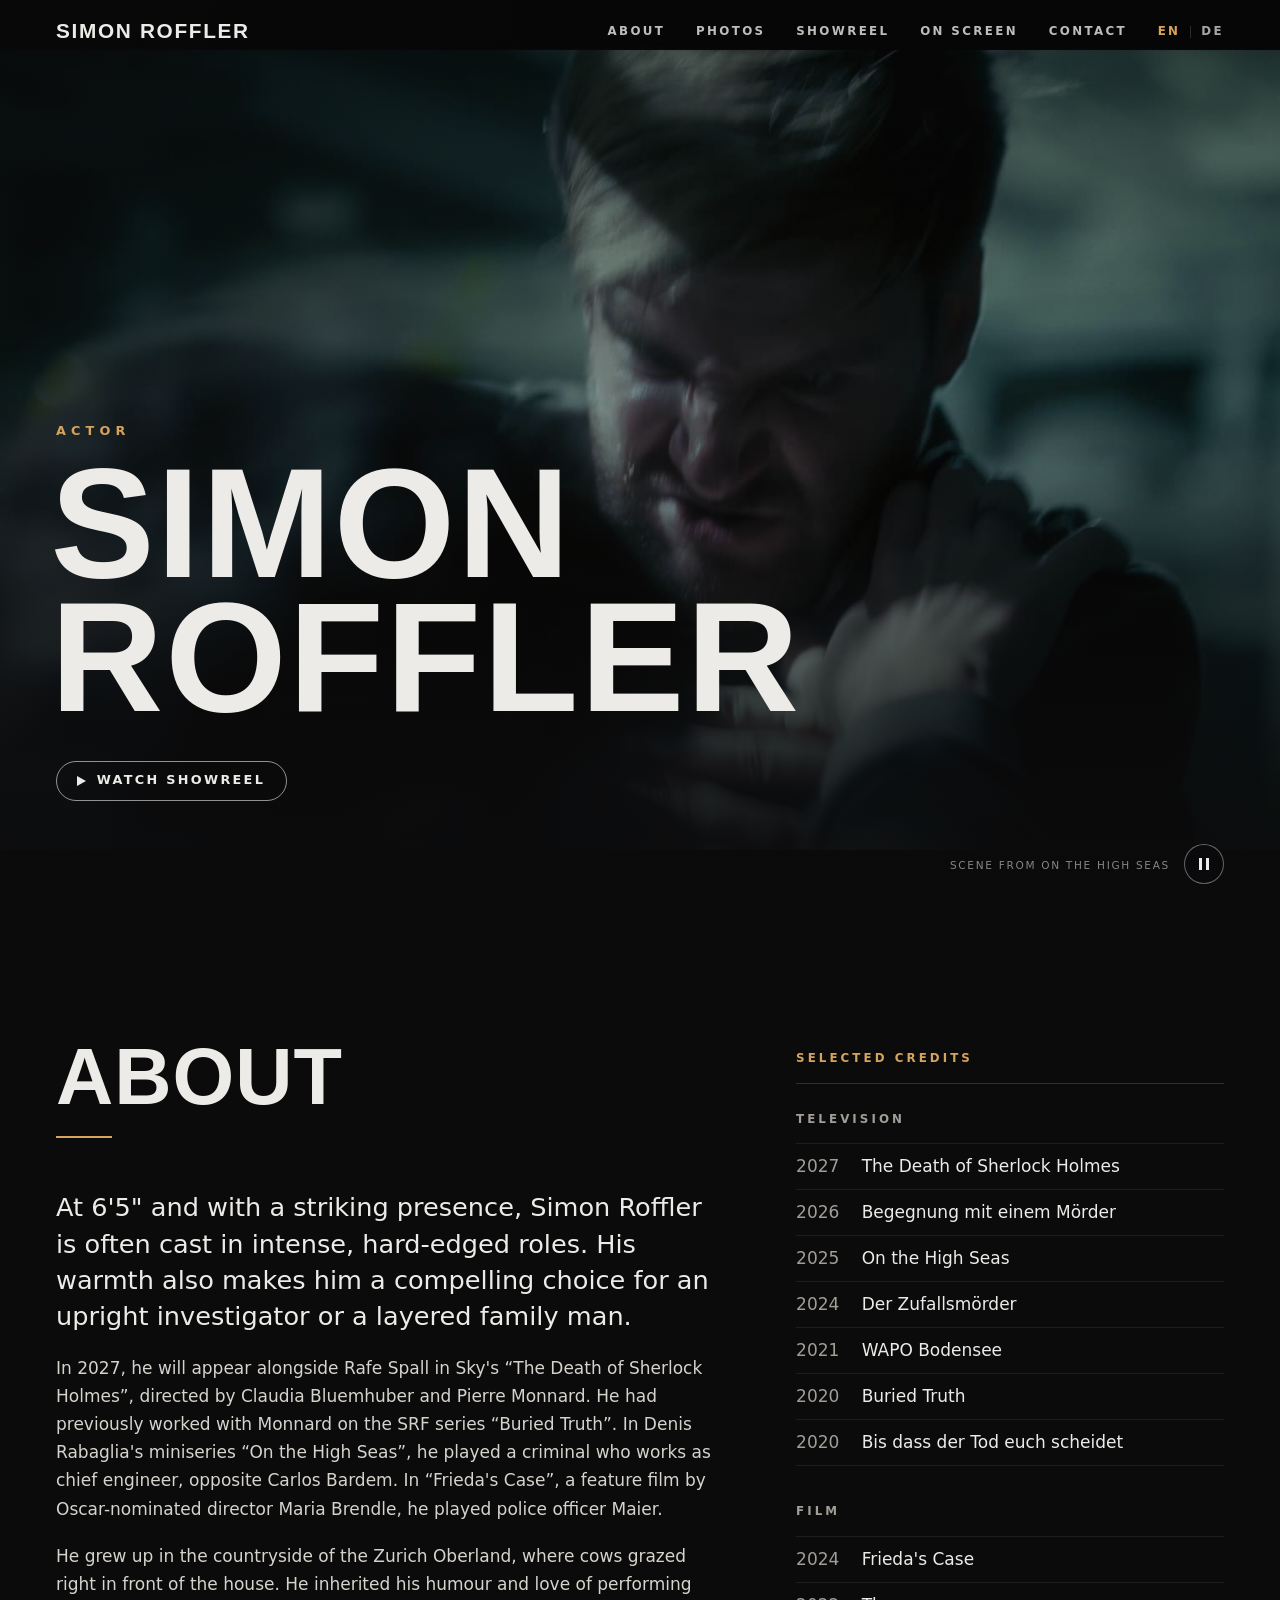
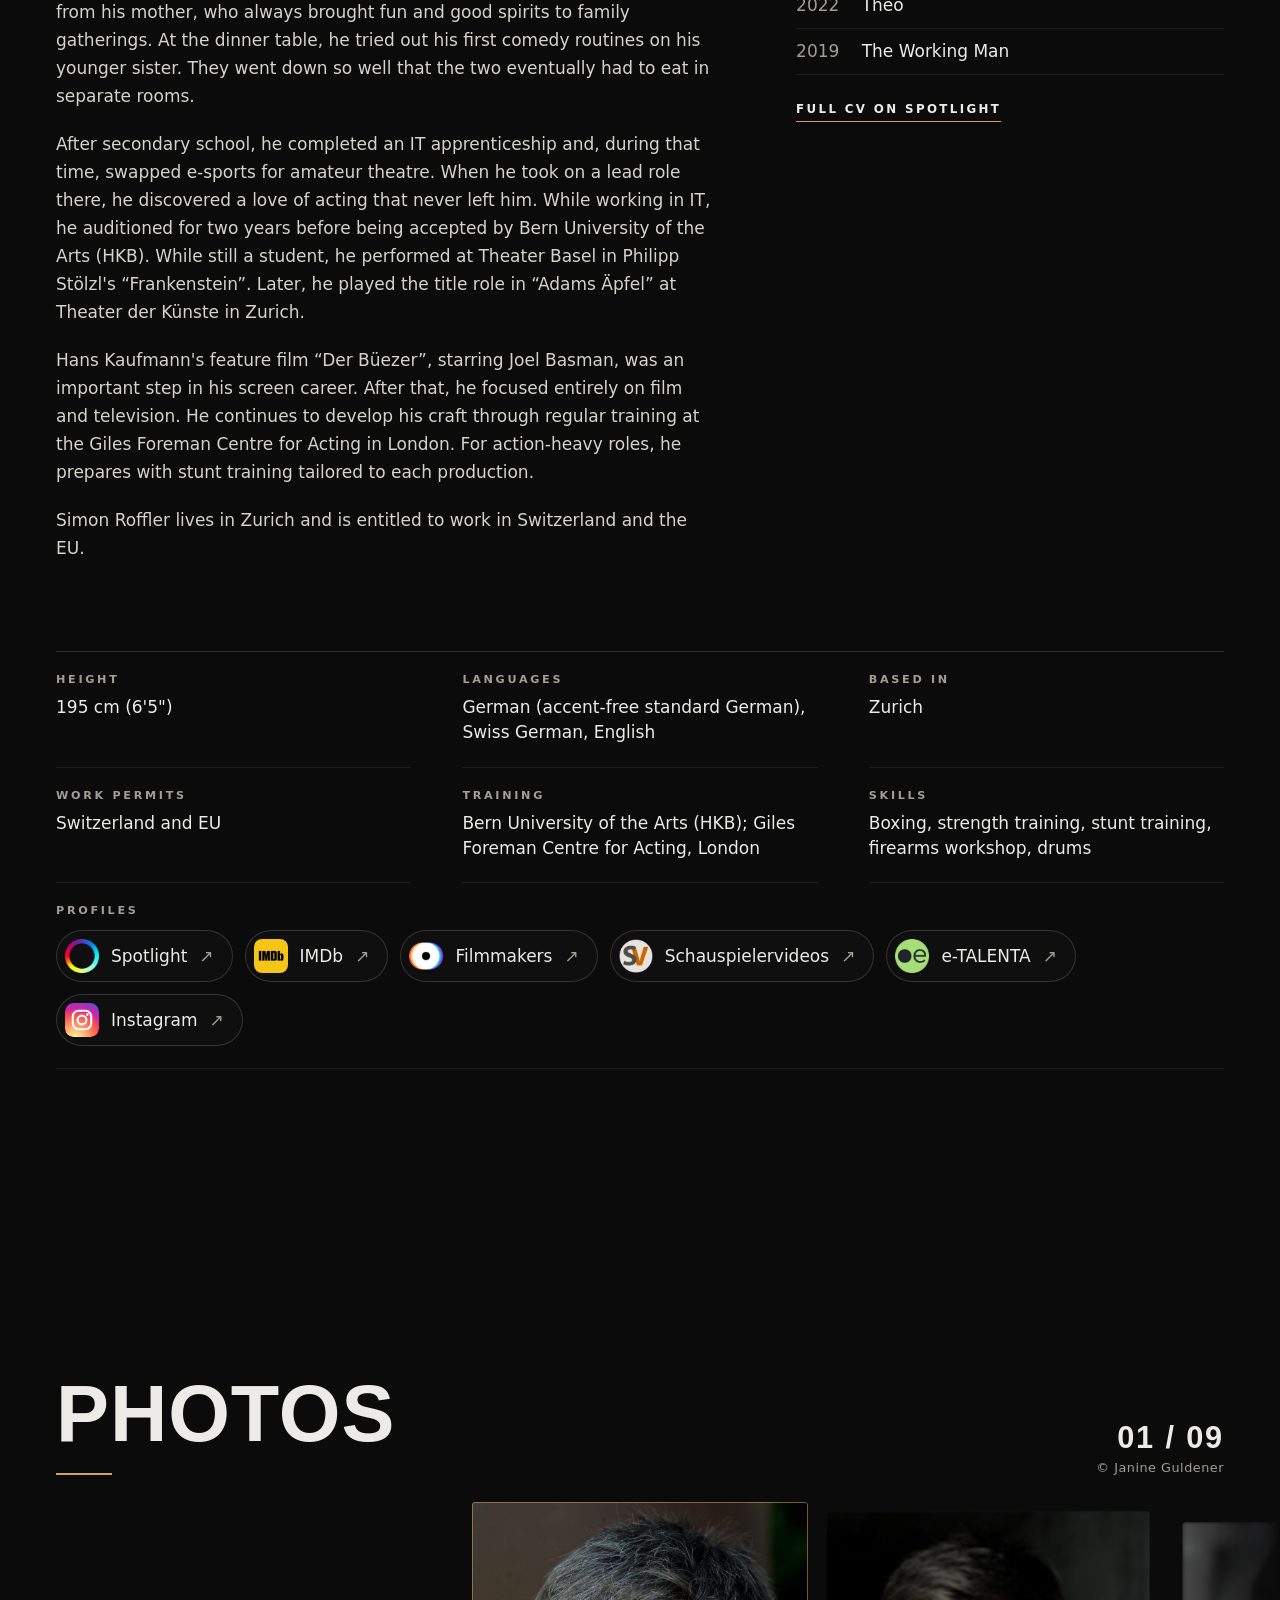
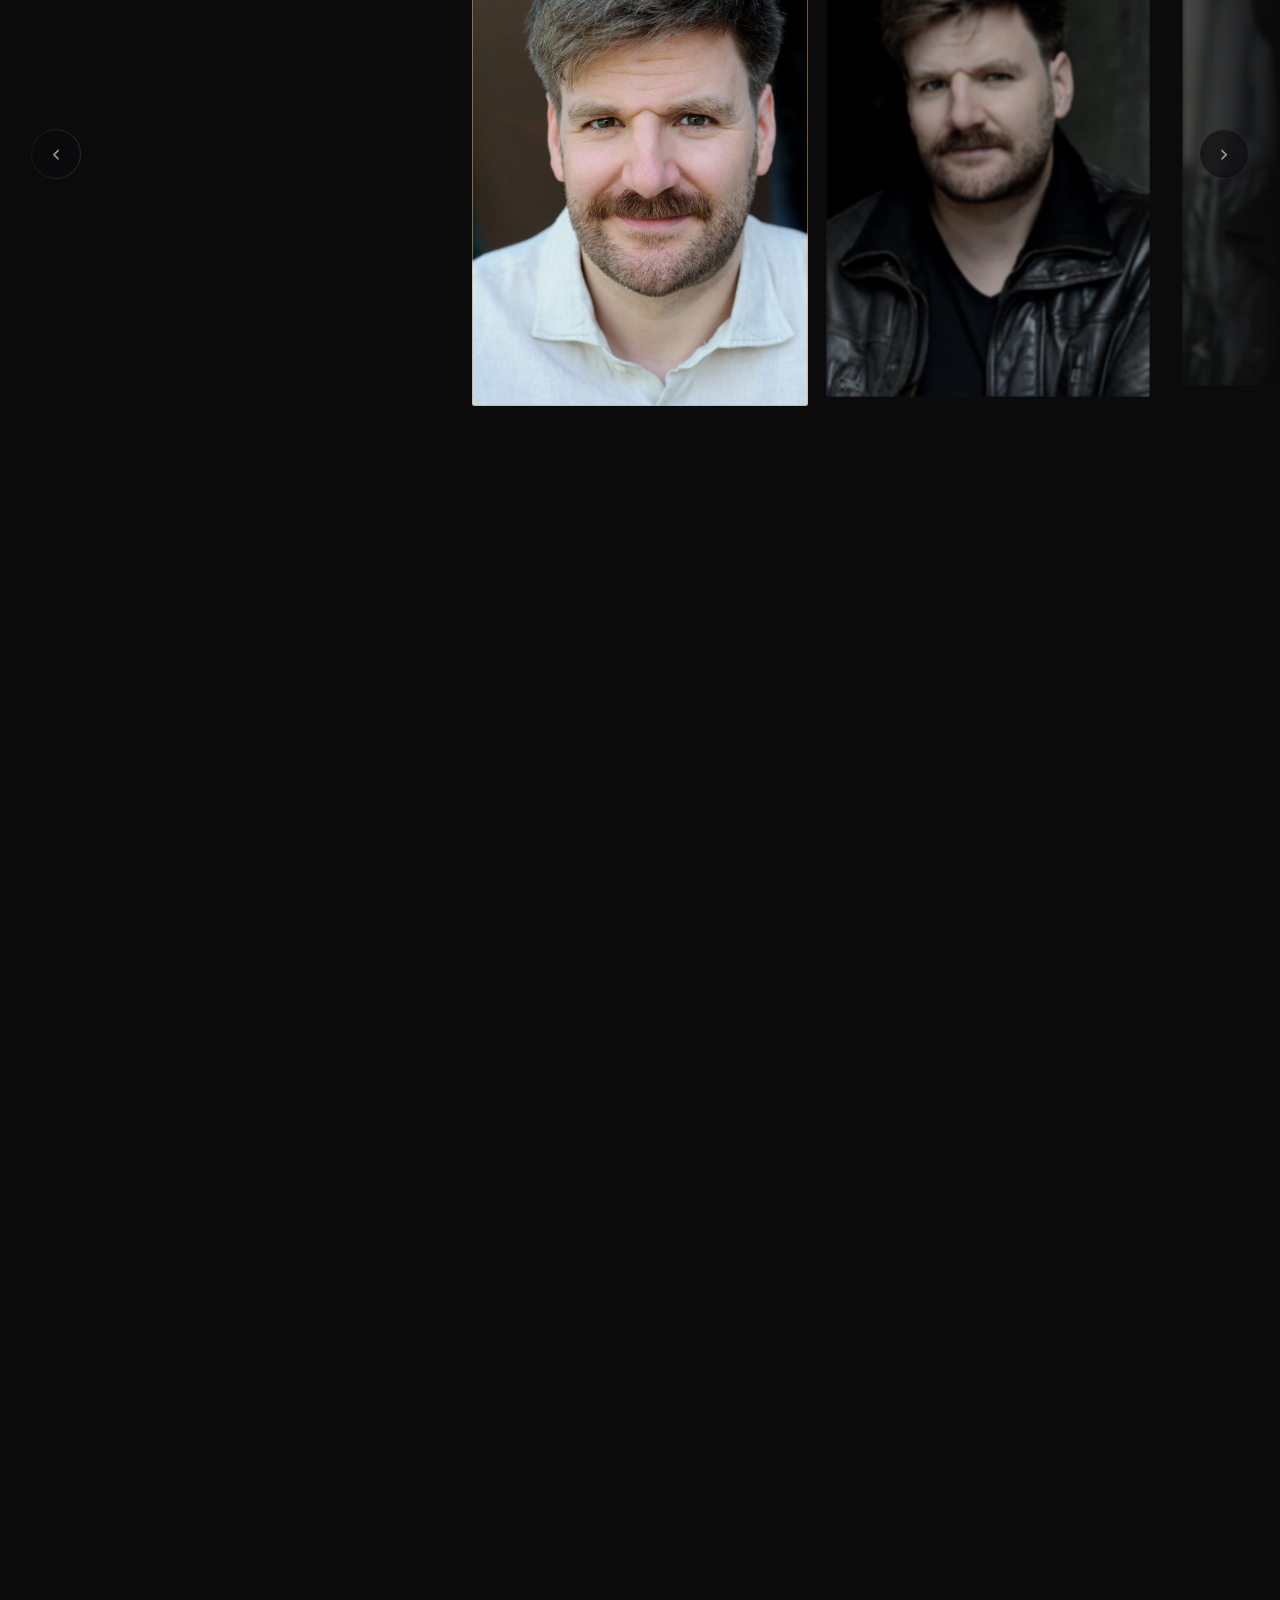
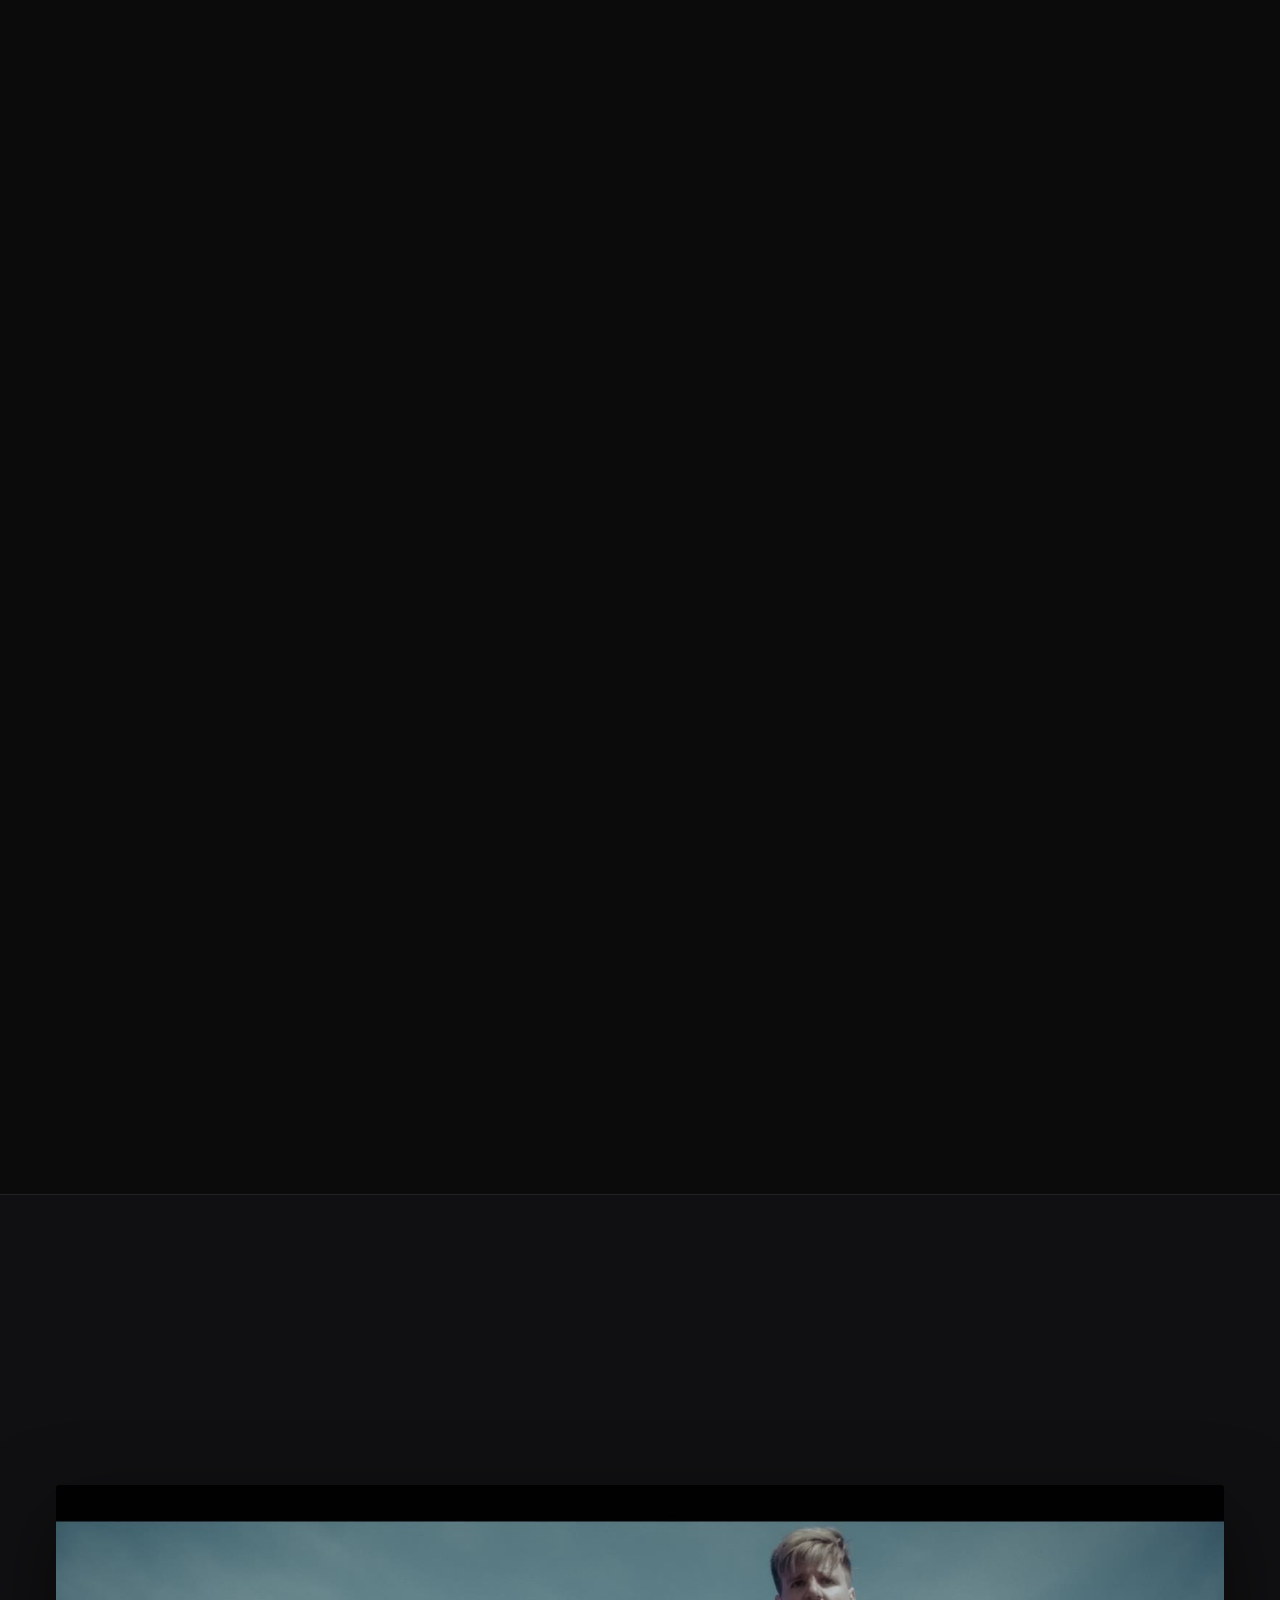
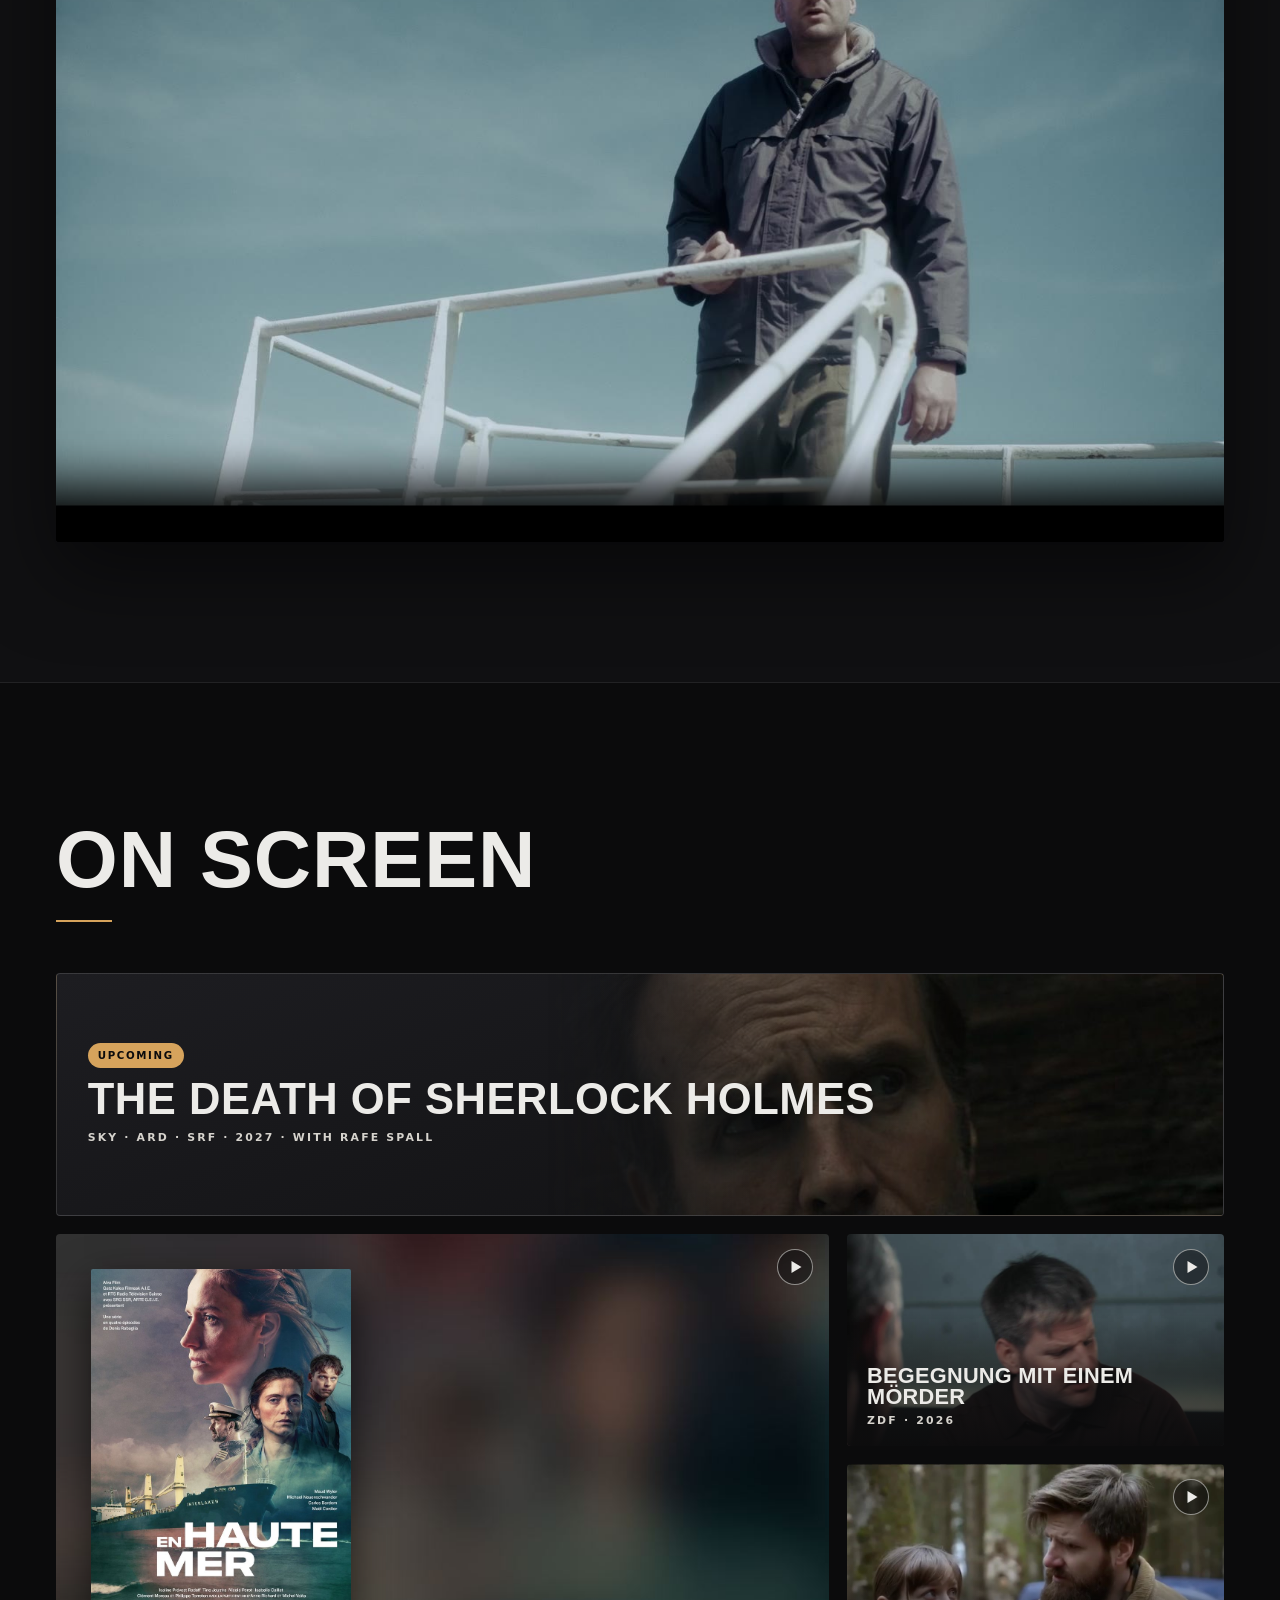
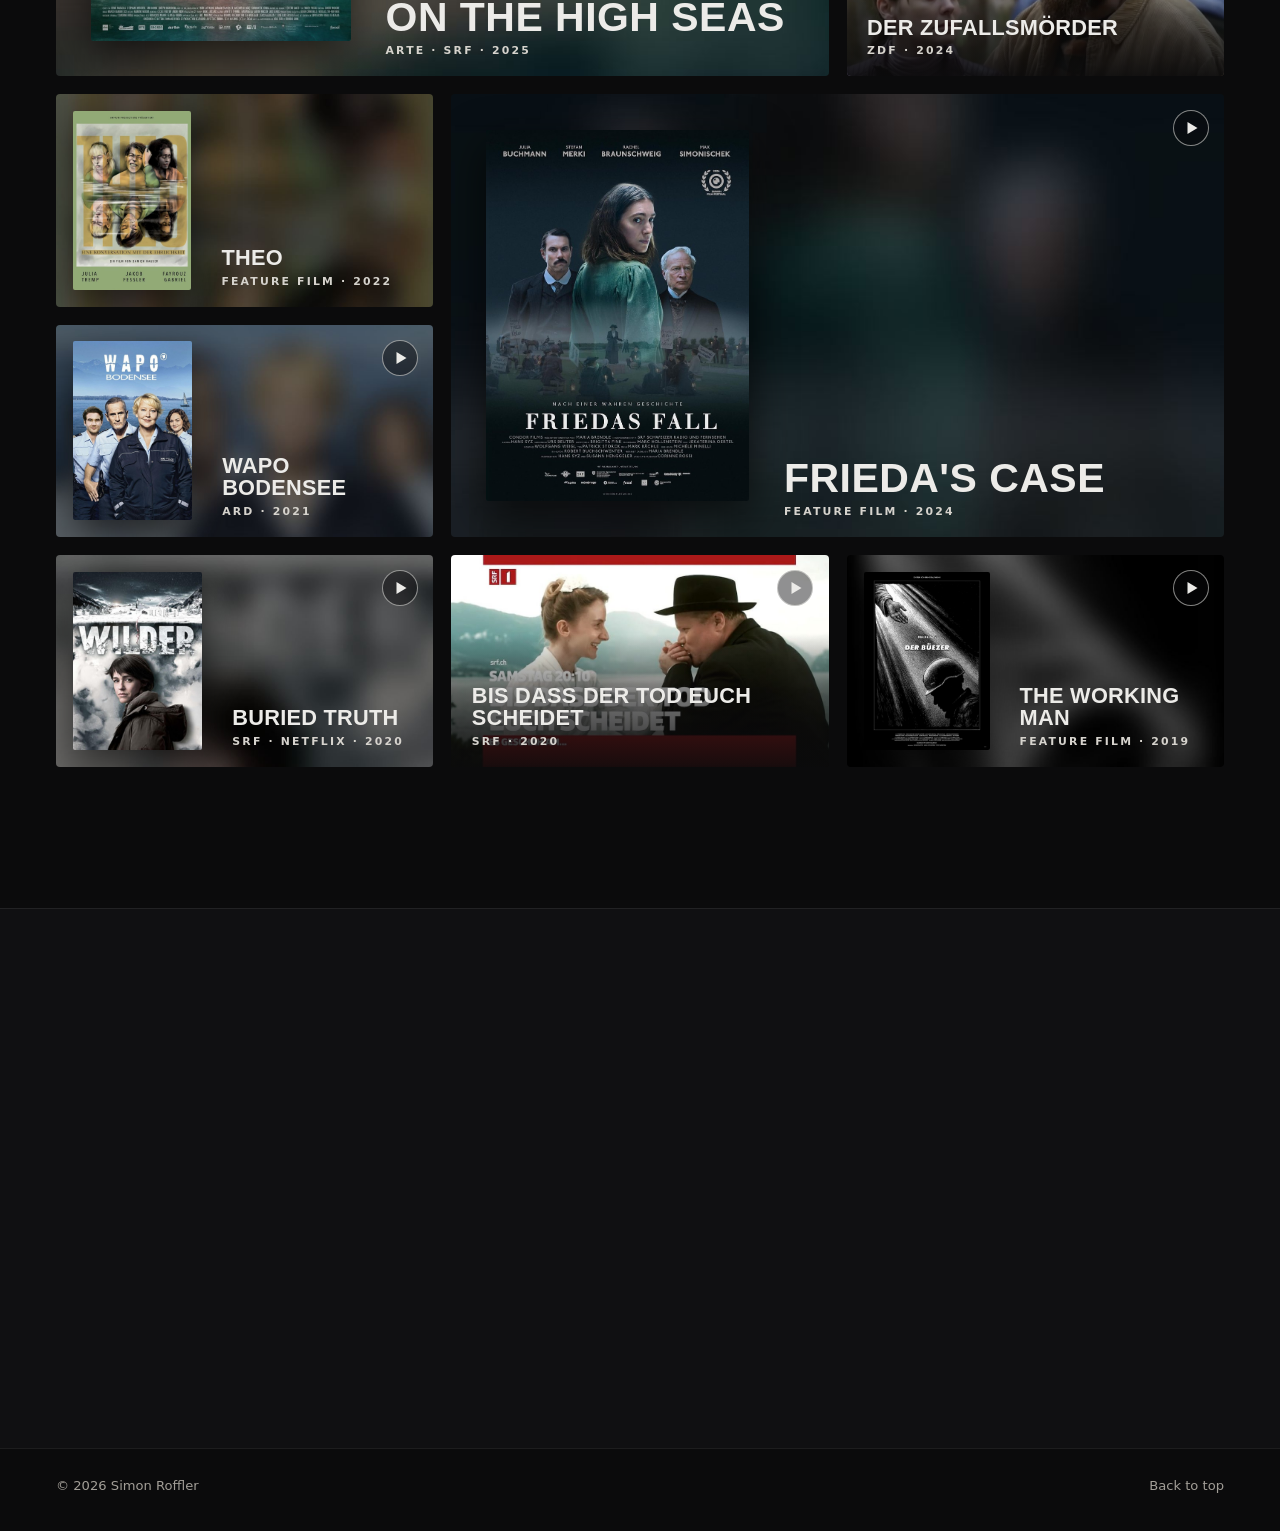
==== index.html @ ffca6125 "Website 2026-11-18 20:16" ====
<!doctype html>
<html lang="en" class="no-js">
<head>
<meta charset="utf-8">
<meta name="viewport" content="width=device-width, initial-scale=1">
<title>Simon Roffler – Actor</title>
<meta name="description" content="Official website of actor Simon Roffler: showreel, credits, photos and contact.">
<link rel="canonical" href="https://simonroffler.com/">
<link rel="alternate" hreflang="en" href="https://simonroffler.com/">
<link rel="alternate" hreflang="de" href="https://simonroffler.com/de/">
<link rel="alternate" hreflang="x-default" href="https://simonroffler.com/">
<meta name="theme-color" content="#0b0b0c">
<meta property="og:type" content="profile">
<meta property="og:site_name" content="Simon Roffler">
<meta property="og:title" content="Simon Roffler – Actor">
<meta property="og:description" content="Official website of actor Simon Roffler: showreel, credits, photos and contact.">
<meta property="og:url" content="https://simonroffler.com/">
<meta property="og:image" content="https://simonroffler.com/img/og.jpg">
<meta property="og:image:width" content="1200">
<meta property="og:image:height" content="630">
<meta property="og:locale" content="en_GB">
<meta name="twitter:card" content="summary_large_image">
<link rel="icon" href="data:image/svg+xml,%3Csvg xmlns='http://www.w3.org/2000/svg' viewBox='0 0 64 64'%3E%3Crect width='64' height='64' fill='%230b0b0c'/%3E%3Ctext x='32' y='43' font-family='Arial,sans-serif' font-size='28' font-weight='700' text-anchor='middle' fill='%23ecebe8'%3ESR%3C/text%3E%3C/svg%3E">
<link rel="preload" as="image" href="media/hero-poster.jpg">
<link rel="stylesheet" href="css/site.css?v=1794960012">
<script>document.documentElement.className = 'js';</script>
<script type="application/ld+json">{
 "@context": "https://schema.org",
 "@type": "Person",
 "@id": "https://simonroffler.com/#person",
 "name": "Simon Roffler",
 "url": "https://simonroffler.com/",
 "jobTitle": "Actor",
 "image": "https://simonroffler.com/img/portrait-01-l.jpg",
 "height": {
  "@type": "QuantitativeValue",
  "value": 195,
  "unitCode": "CMT"
 },
 "knowsLanguage": [
  "de",
  "gsw",
  "en"
 ],
 "homeLocation": {
  "@type": "City",
  "name": "Zurich"
 },
 "sameAs": [
  "https://www.spotlight.com/2792-4509-7017",
  "https://www.imdb.com/name/nm9088420/",
  "https://filmmakers.de/simon-roffler",
  "https://www.schauspielervideos.de/fullprofile/schauspieler-simon-roffler.html",
  "https://www.etalenta.eu/members/profile/simon-roffler",
  "https://www.instagram.com/simonroffler/"
 ],
 "description": "At 6'5\" and with a striking presence, Simon Roffler is often cast in intense, hard-edged roles. His warmth also makes him a compelling choice for an upright investigator or a layered family man."
}</script>
</head>
<body>
<a class="skip" href="#about">Skip to content</a>

<header class="top">
  <a class="top__name" href="#hero">Simon Roffler</a>
  <nav class="top__nav" aria-label="Menu">
    <a href="#about">About</a>
    <a href="#photos">Photos</a>
    <a href="#showreel">Showreel</a>
    <a href="#work">On screen</a>
    <a href="#contact">Contact</a>
  </nav>
  <div class="top__lang"><span aria-current="true" lang="en">EN</span><i></i><a href="de/" hreflang="de" lang="de" data-lang>DE</a></div>
  <button class="top__menu" type="button" aria-expanded="false" aria-controls="menu">Menu</button>
</header>

<div class="menu" id="menu" hidden>
  <button class="menu__close" type="button">Close</button>
  <nav aria-label="Menu">
    <a href="#about">About</a>
    <a href="#photos">Photos</a>
    <a href="#showreel">Showreel</a>
    <a href="#work">On screen</a>
    <a href="#contact">Contact</a>
  </nav>
  <div class="menu__lang"><span aria-current="true" lang="en">EN</span><i></i><a href="de/" hreflang="de" lang="de" data-lang>DE</a></div>
</div>

<main>

<section class="hero" id="hero" aria-label="Simon Roffler">
  <div class="hero__media">
    <video class="hero__video" autoplay muted loop playsinline preload="auto" poster="media/hero-poster.jpg" aria-hidden="true" tabindex="-1" disablepictureinpicture>
      <source src="media/hero-1080.mp4" type="video/mp4" media="(min-width: 900px)">
      <source src="media/hero-720.mp4" type="video/mp4">
    </video>
  </div>
  <div class="hero__shade"></div>
  <div class="hero__inner">
    <p class="hero__role">Actor</p>
    <h1 class="hero__name"><span>Simon</span> <span>Roffler</span></h1>
    <div class="hero__actions">
      <a class="btn" href="#showreel"><span class="btn__icon" aria-hidden="true"></span>Watch showreel</a>
    </div>
  </div>
  <p class="hero__source">Scene from ON THE HIGH SEAS</p>
  <button class="hero__toggle" type="button" aria-label="Pause background video" data-pause="Pause background video" data-play="Play background video"></button>
</section>

<section class="section about" id="about">
  <div class="wrap">
    <div class="about__grid">
      <div class="about__bio reveal">
        <h2 class="h2">About</h2>
        <div class="bio">
<p class="bio__lead">At 6&#x27;5&quot; and with a striking presence, Simon Roffler is often cast in intense, hard-edged roles. His warmth also makes him a compelling choice for an upright investigator or a layered family man.</p>
<p>In 2027, he will appear alongside Rafe Spall in Sky&#x27;s “The Death of Sherlock Holmes”, directed by Claudia Bluemhuber and Pierre Monnard. He had previously worked with Monnard on the SRF series “Buried Truth”. In Denis Rabaglia&#x27;s miniseries “On the High Seas”, he played a criminal who works as chief engineer, opposite Carlos Bardem. In “Frieda&#x27;s Case”, a feature film by Oscar-nominated director Maria Brendle, he played police officer Maier.</p>
<p>He grew up in the countryside of the Zurich Oberland, where cows grazed right in front of the house. He inherited his humour and love of performing from his mother, who always brought fun and good spirits to family gatherings. At the dinner table, he tried out his first comedy routines on his younger sister. They went down so well that the two eventually had to eat in separate rooms.</p>
<p>After secondary school, he completed an IT apprenticeship and, during that time, swapped e-sports for amateur theatre. When he took on a lead role there, he discovered a love of acting that never left him. While working in IT, he auditioned for two years before being accepted by Bern University of the Arts (HKB). While still a student, he performed at Theater Basel in Philipp Stölzl&#x27;s “Frankenstein”. Later, he played the title role in “Adams Äpfel” at Theater der Künste in Zurich.</p>
<p>Hans Kaufmann&#x27;s feature film “Der Büezer”, starring Joel Basman, was an important step in his screen career. After that, he focused entirely on film and television. He continues to develop his craft through regular training at the Giles Foreman Centre for Acting in London. For action-heavy roles, he prepares with stunt training tailored to each production.</p>
<p>Simon Roffler lives in Zurich and is entitled to work in Switzerland and the EU.</p>
</div>
      </div>
      <div class="about__cv reveal">
        <p class="cv__head">Selected credits</p>
<div class="cv">
<h3 class="h3">Television</h3>
<ul class="cv__list">
<li><span class="cv__year">2027</span><span>The Death of Sherlock Holmes</span></li>
<li><span class="cv__year">2026</span><span>Begegnung mit einem Mörder</span></li>
<li><span class="cv__year">2025</span><span>On the High Seas</span></li>
<li><span class="cv__year">2024</span><span>Der Zufallsmörder</span></li>
<li><span class="cv__year">2021</span><span>WAPO Bodensee</span></li>
<li><span class="cv__year">2020</span><span>Buried Truth</span></li>
<li><span class="cv__year">2020</span><span>Bis dass der Tod euch scheidet</span></li>
</ul>
</div>
<div class="cv">
<h3 class="h3">Film</h3>
<ul class="cv__list">
<li><span class="cv__year">2024</span><span>Frieda&#x27;s Case</span></li>
<li><span class="cv__year">2022</span><span>Theo</span></li>
<li><span class="cv__year">2019</span><span>The Working Man</span></li>
</ul>
</div>
<a class="textlink cv__more" href="https://www.spotlight.com/2792-4509-7017" target="_blank" rel="noopener">Full CV on Spotlight</a>
      </div>
    </div>
    <dl class="facts reveal" aria-label="Facts">
      <div><dt>Height</dt><dd>195 cm (6&#x27;5&quot;)</dd></div>
<div><dt>Languages</dt><dd>German (accent-free standard German), Swiss German, English</dd></div>
<div><dt>Based in</dt><dd>Zurich</dd></div>
<div><dt>Work permits</dt><dd>Switzerland and EU</dd></div>
<div><dt>Training</dt><dd>Bern University of the Arts (HKB); Giles Foreman Centre for Acting, London</dd></div>
<div><dt>Skills</dt><dd>Boxing, strength training, stunt training, firearms workshop, drums</dd></div>
    </dl>
    <div class="profiles reveal">
      <h3 class="h3">Profiles</h3>
      <ul class="profiles__list">
        <li><a href="https://www.spotlight.com/2792-4509-7017" target="_blank" rel="noopener me"><img class="profiles__logo" src="img/logos/spotlight.png" alt="" width="48" height="48" loading="lazy"><span>Spotlight</span></a></li>
<li><a href="https://www.imdb.com/name/nm9088420/" target="_blank" rel="noopener me"><img class="profiles__logo" src="img/logos/imdb.png" alt="" width="48" height="48" loading="lazy"><span>IMDb</span></a></li>
<li><a href="https://filmmakers.de/simon-roffler" target="_blank" rel="noopener me"><img class="profiles__logo" src="img/logos/filmmakers.png" alt="" width="48" height="48" loading="lazy"><span>Filmmakers</span></a></li>
<li><a href="https://www.schauspielervideos.de/fullprofile/schauspieler-simon-roffler.html" target="_blank" rel="noopener me"><img class="profiles__logo" src="img/logos/schauspielervideos.png" alt="" width="48" height="48" loading="lazy"><span>Schauspieler&shy;videos</span></a></li>
<li><a href="https://www.etalenta.eu/members/profile/simon-roffler" target="_blank" rel="noopener me"><img class="profiles__logo" src="img/logos/etalenta.png" alt="" width="48" height="48" loading="lazy"><span>e-TALENTA</span></a></li>
<li><a href="https://www.instagram.com/simonroffler/" target="_blank" rel="noopener me"><img class="profiles__logo" src="img/logos/instagram.svg" alt="" width="48" height="48" loading="lazy"><span>Instagram</span></a></li>
      </ul>
    </div>
  </div>
</section>

<section class="section photos" id="photos">
  <div class="photos__pin">
    <div class="wrap photos__head">
      <h2 class="h2 reveal">Photos</h2>
      <p class="photos__now" aria-hidden="true"><span class="photos__count"></span><span class="photos__credit"></span></p>
    </div>
    <div class="strip reveal" data-strip data-mode="fokus">
      <ul class="strip__track" aria-label="Photos">
        <li><a class="strip__item" href="img/portrait-01-l.jpg" data-i="0" data-credit="Janine Guldener"><img src="img/portrait-01-m.jpg" alt="Simon Roffler in a white shirt, smiling" width="932" height="1400" draggable="false"></a></li>
<li><a class="strip__item" href="img/portrait-06-l.jpg" data-i="1" data-credit="Janine Guldener"><img src="img/portrait-06-m.jpg" alt="Simon Roffler in a leather jacket, facing the camera" width="932" height="1400" draggable="false"></a></li>
<li><a class="strip__item" href="img/portrait-02-l.jpg" data-i="2" data-credit="Janine Guldener"><img src="img/portrait-02-m.jpg" alt="Simon Roffler in a leather jacket, serious look" width="932" height="1400" draggable="false"></a></li>
<li><a class="strip__item" href="img/portrait-04-l.jpg" data-i="3" data-credit="Janine Guldener"><img src="img/portrait-04-m.jpg" alt="Simon Roffler in a green T-shirt, leaning forward" width="2104" height="1400" loading="lazy" draggable="false"></a></li>
<li><a class="strip__item" href="img/portrait-05-l.jpg" data-i="4" data-credit="Janine Guldener"><img src="img/portrait-05-m.jpg" alt="Simon Roffler in a red sweater, with a mischievous smile" width="1867" height="1400" loading="lazy" draggable="false"></a></li>
<li><a class="strip__item" href="img/portrait-03-l.jpg" data-i="5" data-credit="Janine Guldener"><img src="img/portrait-03-m.jpg" alt="Simon Roffler in a green shirt, laughing" width="932" height="1400" loading="lazy" draggable="false"></a></li>
<li><a class="strip__item" href="img/portrait-09-l.jpg" data-i="6" data-credit="Tom Rufer"><img src="img/portrait-09-m.jpg" alt="Simon Roffler in a plaid shirt, with a full beard" width="1120" height="1400" loading="lazy" draggable="false"></a></li>
<li><a class="strip__item" href="img/portrait-07-l.jpg" data-i="7" data-credit="Janine Guldener"><img src="img/portrait-07-m.jpg" alt="Simon Roffler, full-length photo in front of a brick wall" width="1050" height="1400" loading="lazy" draggable="false"></a></li>
<li><a class="strip__item" href="img/portrait-08-l.jpg" data-i="8" data-credit="Tom Rufer"><img src="img/portrait-08-m.jpg" alt="Simon Roffler in a black tank top, studio photo" width="934" height="1400" loading="lazy" draggable="false"></a></li>
      </ul>
      <button class="strip__btn strip__prev" type="button" aria-label="Previous photo">‹</button>
      <button class="strip__btn strip__next" type="button" aria-label="Next photo">›</button>
    </div>
  </div>
</section>

<section class="section reel" id="showreel">
  <div class="wrap">
    <h2 class="h2 reveal">Showreel</h2>
    <div class="reel__player reveal">
      <video id="reel-video" controls playsinline preload="none" poster="media/showreel-2026.jpg" src="media/showreel-2026.mp4"></video>
    </div>
  </div>
</section>

<section class="section work" id="work">
  <div class="wrap">
    <h2 class="h2 reveal">On screen</h2>
    <div class="scenes">
      <div class="scene scene--next scene--nextimg reveal">
<img class="scene__nextimg" src="img/demnaechst.jpg" alt="" loading="lazy">
<div class="scene__next">
<span class="tag">Upcoming</span>
<p class="scene__title">The Death of Sherlock Holmes</p>
<p class="scene__meta">Sky · ARD · SRF · 2027 · with Rafe Spall</p>
</div>
</div>
<figure class="scene scene--big scene--poster scene--video reveal" style="--pw:0.330">
<img class="scene__bg" src="img/plakat-highseas-bg.jpg" alt="" loading="lazy">
<img class="scene__poster" src="img/plakat-highseas.jpg" alt="Poster: On the High Seas" width="699" height="1000" loading="lazy">
<video class="scene__video" muted loop playsinline preload="none" aria-hidden="true" tabindex="-1" disablepictureinpicture><source src="media/szene-highseas.mp4" type="video/mp4"></video>
<span class="scene__play" aria-hidden="true"></span>
<figcaption class="scene__cap"><span class="scene__title">On the High Seas</span><span class="scene__meta">ARTE · SRF · 2025</span></figcaption>
</figure>
<figure class="scene scene--big scene--right scene--poster scene--video reveal" style="--pw:0.334">
<img class="scene__bg" src="img/plakat-frieda-bg.jpg" alt="" loading="lazy">
<img class="scene__poster" src="img/plakat-frieda.jpg" alt="Poster: Frieda&#x27;s Case" width="707" height="1000" loading="lazy">
<video class="scene__video" muted loop playsinline preload="none" aria-hidden="true" tabindex="-1" disablepictureinpicture><source src="media/szene-frieda.mp4" type="video/mp4"></video>
<span class="scene__play" aria-hidden="true"></span>
<figcaption class="scene__cap"><span class="scene__title">Frieda&#x27;s Case</span><span class="scene__meta">Feature film · 2024</span></figcaption>
</figure>
<figure class="scene scene--video reveal">
<img class="scene__still" src="media/szene-begegnung.jpg" alt="" loading="lazy">
<video class="scene__video" muted loop playsinline preload="none" aria-hidden="true" tabindex="-1" disablepictureinpicture><source src="media/szene-begegnung.mp4" type="video/mp4"></video>
<span class="scene__play" aria-hidden="true"></span>
<figcaption class="scene__cap"><span class="scene__title">Begegnung mit einem Mörder</span><span class="scene__meta">ZDF · 2026</span></figcaption>
</figure>
<figure class="scene scene--video reveal">
<img class="scene__still" src="media/szene-zufallsmoerder.jpg" alt="" loading="lazy">
<video class="scene__video" muted loop playsinline preload="none" aria-hidden="true" tabindex="-1" disablepictureinpicture><source src="media/szene-zufallsmoerder.mp4" type="video/mp4"></video>
<span class="scene__play" aria-hidden="true"></span>
<figcaption class="scene__cap"><span class="scene__title">Der Zufallsmörder</span><span class="scene__meta">ZDF · 2024</span></figcaption>
</figure>
<figure class="scene scene--poster reveal" style="--pw:0.314">
<img class="scene__bg" src="img/plakat-theo-bg.jpg" alt="" loading="lazy">
<img class="scene__poster" src="img/plakat-theo.jpg" alt="Poster: Theo" width="664" height="1000" loading="lazy">
<figcaption class="scene__cap"><span class="scene__title">Theo</span><span class="scene__meta">Feature film · 2022</span></figcaption>
</figure>
<figure class="scene scene--poster scene--video reveal" style="--pw:0.316">
<img class="scene__bg" src="img/plakat-wapo-bg.jpg" alt="" loading="lazy">
<img class="scene__poster" src="img/plakat-wapo.jpg" alt="Poster: WAPO Bodensee" width="668" height="1000" loading="lazy">
<video class="scene__video" muted loop playsinline preload="none" aria-hidden="true" tabindex="-1" disablepictureinpicture><source src="media/szene-wapo.mp4" type="video/mp4"></video>
<span class="scene__play" aria-hidden="true"></span>
<figcaption class="scene__cap"><span class="scene__title">WAPO Bodensee</span><span class="scene__meta">ARD · 2021</span></figcaption>
</figure>
<figure class="scene scene--poster scene--video reveal" style="--pw:0.343">
<img class="scene__bg" src="img/plakat-wilder-bg.jpg" alt="" loading="lazy">
<img class="scene__poster" src="img/plakat-wilder.jpg" alt="Poster: Buried Truth" width="726" height="1000" loading="lazy">
<video class="scene__video" muted loop playsinline preload="none" aria-hidden="true" tabindex="-1" disablepictureinpicture><source src="media/szene-wilder.mp4" type="video/mp4"></video>
<span class="scene__play" aria-hidden="true"></span>
<figcaption class="scene__cap"><span class="scene__title">Buried Truth</span><span class="scene__meta">SRF · Netflix · 2020</span></figcaption>
</figure>
<figure class="scene scene--video scene--image reveal">
<img class="scene__still" src="img/bild-bis-dass.jpg" alt="" loading="lazy">
<video class="scene__video" muted loop playsinline preload="none" aria-hidden="true" tabindex="-1" disablepictureinpicture><source src="media/szene-bis-dass.mp4" type="video/mp4"></video>
<span class="scene__play" aria-hidden="true"></span>
<figcaption class="scene__cap"><span class="scene__title">Bis dass der Tod euch scheidet</span><span class="scene__meta">SRF · 2020</span></figcaption>
</figure>
<figure class="scene scene--poster scene--video reveal" style="--pw:0.334">
<img class="scene__bg" src="img/plakat-buezer-bg.jpg" alt="" loading="lazy">
<img class="scene__poster" src="img/plakat-buezer.jpg" alt="Poster: The Working Man" width="707" height="1000" loading="lazy">
<video class="scene__video" muted loop playsinline preload="none" aria-hidden="true" tabindex="-1" disablepictureinpicture><source src="media/szene-buezer.mp4" type="video/mp4"></video>
<span class="scene__play" aria-hidden="true"></span>
<figcaption class="scene__cap"><span class="scene__title">The Working Man</span><span class="scene__meta">Feature film · 2019</span></figcaption>
</figure>
    </div>
  </div>
</section>

<section class="section contact" id="contact">
  <div class="wrap contact__grid">
    <div class="reveal">
      <h2 class="h2">Contact</h2>
    </div>
    <div class="contact__col reveal">
      <h3 class="h3">Representation</h3>
      <p class="contact__area">German-speaking market</p>
<address>
<strong>ABRAHAM MANAGEMENT</strong><br>
Voltaireweg 9<br>
14469 Potsdam<br>
<a href="tel:+4933187705090">+49 331 87 70 50 90</a><br>
<a href="mailto:office@abraham-management.de">office@abraham-management.de</a><br>
<a href="https://www.abraham-management.de" target="_blank" rel="noopener">abraham-management.de</a>
</address>
    </div>
  </div>
</section>

</main>

<footer class="foot">
  <div class="wrap">
    <p>© 2026 Simon Roffler</p>
    <p><a href="#hero">Back to top</a></p>
  </div>
</footer>

<dialog class="lightbox" id="lightbox" aria-label="Photos">
  <div class="lightbox__fig">
    <img class="lightbox__img" src="[data-uri]" alt="">
  </div>
  <p class="lightbox__cap"></p>
  <button class="lightbox__btn lightbox__prev" type="button" aria-label="Previous photo">‹</button>
  <button class="lightbox__btn lightbox__next" type="button" aria-label="Next photo">›</button>
  <button class="lightbox__btn lightbox__close" type="button" aria-label="Close">×</button>
</dialog>

<script src="js/site.js?v=1794960012" defer></script>
</body>
</html>
---- css/site.css ----
/* simonroffler.com – Gestaltung. Keine externen Schriften oder Dienste. */

:root {
  --bg: #0b0b0c;
  --bg-2: #101012;
  --panel: #161618;
  --line: rgba(236, 235, 232, .16);
  --line-2: rgba(236, 235, 232, .08);
  --text: #ecebe8;
  --soft: #d6d3cd;
  --muted: #a29e97;
  --accent: #d6a35c;
  --accent-ink: #0b0b0c;
  --display: "Bahnschrift", "DIN Condensed", "DIN Alternate", "Roboto Condensed", "sans-serif-condensed", "Arial Narrow", "Helvetica Neue", Arial, sans-serif;
  --body: system-ui, -apple-system, "Segoe UI", Roboto, "Helvetica Neue", Arial, sans-serif;
  --wrap: 1240px;
  --pad: clamp(20px, 5vw, 56px);
  --top-h: 64px;
}

*, *::before, *::after { box-sizing: border-box; }

html { scroll-behavior: smooth; -webkit-text-size-adjust: 100%; }

body {
  margin: 0;
  background: var(--bg);
  color: var(--text);
  font: 400 1.0625rem/1.65 var(--body);
  -webkit-font-smoothing: antialiased;
}

img, video { display: block; max-width: 100%; }
a { color: inherit; }
h1, h2, h3, p, ul, dl, dd, figure { margin: 0; }
ul { padding: 0; list-style: none; }
button { font: inherit; color: inherit; }
:focus-visible { outline: 2px solid var(--accent); outline-offset: 3px; }
[id] { scroll-margin-top: calc(var(--top-h) + 8px); }

.skip {
  position: absolute; left: 12px; top: -60px; z-index: 100;
  background: var(--text); color: var(--bg); padding: 10px 14px; border-radius: 4px;
}
.skip:focus { top: 12px; }

.wrap { max-width: calc(var(--wrap) + 2 * var(--pad)); margin: 0 auto; padding: 0 var(--pad); }

/* ---------- Kopfzeile ---------- */

.top {
  position: fixed; inset: 0 0 auto 0; z-index: 50; height: var(--top-h);
  display: flex; align-items: center; gap: clamp(16px, 2.4vw, 34px);
  padding: 0 var(--pad);
  border-bottom: 1px solid transparent;
  transition: background .3s, border-color .3s;
}
.top.is-solid {
  background: rgba(11, 11, 12, .84);
  -webkit-backdrop-filter: saturate(140%) blur(14px);
  backdrop-filter: saturate(140%) blur(14px);
  border-bottom-color: var(--line-2);
}
.top__name {
  font-family: var(--display); font-stretch: 75%; font-weight: 700;
  font-size: 1.3rem; letter-spacing: .08em; text-transform: uppercase; text-decoration: none;
  margin-right: auto;
}
.js .top__name { opacity: 0; transform: translateY(-6px); pointer-events: none; transition: opacity .3s, transform .3s; }
.js .top.is-solid .top__name { opacity: 1; transform: none; pointer-events: auto; }

.top__nav { display: flex; gap: clamp(16px, 2.4vw, 34px); }
.top__nav a, .top__lang a, .top__lang span, .top__menu {
  font: 600 .74rem/1 var(--body); letter-spacing: .2em; text-transform: uppercase; text-decoration: none;
}
.top__nav a { padding: 10px 0; opacity: .8; transition: opacity .2s, color .2s; }
.top__nav a:hover { opacity: 1; }
.top__nav a.is-current { opacity: 1; color: var(--accent); }

.top__lang, .menu__lang { display: flex; align-items: center; gap: 10px; }
.top__lang a, .menu__lang a { opacity: .7; padding: 10px 0; }
.top__lang a:hover, .menu__lang a:hover { opacity: 1; }
.top__lang [aria-current], .menu__lang [aria-current] { color: var(--accent); }
.top__lang i, .menu__lang i { width: 1px; height: 12px; background: var(--line); }

.top__menu {
  display: none; background: none; border: 1px solid rgba(236, 235, 232, .45); border-radius: 999px;
  padding: 10px 16px; cursor: pointer;
}

.menu {
  position: fixed; inset: 0; z-index: 60; background: rgba(11, 11, 12, .98);
  display: flex; flex-direction: column; justify-content: center; gap: 28px; padding: var(--pad);
}
.menu[hidden] { display: none; }
.menu nav { display: grid; gap: 4px; }
.menu nav a {
  font-family: var(--display); font-stretch: 75%; font-weight: 700; text-transform: uppercase;
  font-size: clamp(2.6rem, 12vw, 4.2rem); line-height: 1.08; text-decoration: none;
}
.menu__close {
  position: absolute; top: 12px; right: var(--pad);
  font: 600 .74rem/1 var(--body); letter-spacing: .2em; text-transform: uppercase;
  background: none; border: 1px solid rgba(236, 235, 232, .45); border-radius: 999px; padding: 10px 16px; cursor: pointer;
}
.menu__lang a, .menu__lang span { font: 600 .9rem/1 var(--body); letter-spacing: .2em; text-decoration: none; }

@media (max-width: 860px) {
  .top__nav, .top__lang { display: none; }
  .top__menu { display: inline-flex; margin-left: auto; }
  .top__name { margin-right: 0; }
}

/* ---------- Einstieg ---------- */

.hero {
  position: relative; min-height: 100vh; min-height: 100svh;
  display: flex; align-items: flex-end; overflow: hidden; background: #000;
}
.hero__media { position: absolute; inset: 0; }
.hero__video { width: 100%; height: 100%; object-fit: cover; object-position: 58% 50%; }
.hero__shade {
  position: absolute; inset: 0;
  background:
    linear-gradient(to top, rgba(11, 11, 12, 1) 0%, rgba(11, 11, 12, .78) 20%, rgba(11, 11, 12, .2) 56%, rgba(11, 11, 12, .5) 100%),
    linear-gradient(to right, rgba(11, 11, 12, .5), rgba(11, 11, 12, 0) 62%);
}
.hero__inner {
  position: relative; width: 100%; max-width: 1560px; margin: 0 auto;
  padding: 0 var(--pad) clamp(64px, 11vh, 120px);
}
.hero__role {
  font: 600 .8rem/1 var(--body); letter-spacing: .4em; text-transform: uppercase; color: var(--accent);
  margin-bottom: clamp(12px, 2vh, 20px);
}
.hero__name {
  font-family: var(--display); font-stretch: 75%; font-weight: 700; text-transform: uppercase;
  font-size: min(12.2vw, 13rem); line-height: .86; letter-spacing: .012em; margin-left: -.035em;
}
.hero__actions { margin-top: clamp(22px, 4vh, 40px); display: flex; flex-wrap: wrap; gap: 14px; }

.btn {
  display: inline-flex; align-items: center; gap: .8em; padding: 1em 1.6em;
  border: 1px solid rgba(236, 235, 232, .6); border-radius: 999px;
  font: 600 .8rem/1 var(--body); letter-spacing: .18em; text-transform: uppercase; text-decoration: none;
  transition: background .25s, color .25s, border-color .25s;
}
.btn:hover { background: var(--text); color: var(--bg); border-color: var(--text); }
.btn__icon { width: 0; height: 0; border-style: solid; border-width: .42em 0 .42em .72em; border-color: transparent transparent transparent currentColor; }

.hero__source {
  position: absolute; right: calc(var(--pad) + 54px); bottom: 27px;
  font: 500 .66rem/1.3 var(--body); letter-spacing: .16em; text-transform: uppercase; color: rgba(236, 235, 232, .55);
}
.hero__toggle {
  position: absolute; right: var(--pad); bottom: 16px; width: 40px; height: 40px; border-radius: 50%;
  border: 1px solid rgba(236, 235, 232, .4); background: rgba(11, 11, 12, .35); cursor: pointer;
  display: grid; place-items: center; transition: border-color .2s, background .2s;
}
.hero__toggle:hover { border-color: var(--text); background: rgba(11, 11, 12, .6); }
.hero__toggle::before { content: ""; width: 10px; height: 12px; border-left: 3px solid var(--text); border-right: 3px solid var(--text); }
.hero__toggle.is-paused::before { width: 0; height: 0; border-style: solid; border-width: 7px 0 7px 11px; border-color: transparent transparent transparent var(--text); margin-left: 3px; }

@media (max-width: 899px) {
  .hero__name { font-size: min(23vw, 21vh); }
  .hero__name span { display: block; }
}
@media (max-width: 640px) {
  .hero__inner { padding-bottom: 92px; }
  .hero__source { left: var(--pad); right: calc(var(--pad) + 54px); bottom: 28px; }
}

/* ---------- Abschnitte ---------- */

.section { padding: clamp(72px, 11vw, 150px) 0; }

.h2 {
  font-family: var(--display); font-stretch: 75%; font-weight: 700; text-transform: uppercase;
  font-size: clamp(2.6rem, 6.2vw, 5.2rem); line-height: .9; letter-spacing: .012em;
  margin-bottom: clamp(28px, 4vw, 56px);
}
.h2::after { content: ""; display: block; width: 56px; height: 2px; background: var(--accent); margin-top: clamp(16px, 2vw, 24px); }

.h3 { font: 600 .74rem/1 var(--body); letter-spacing: .26em; text-transform: uppercase; color: var(--muted); margin-bottom: 18px; }

.js .reveal { opacity: 0; transform: translateY(22px); transition: opacity .8s ease, transform .8s ease; }
.js .reveal.is-in { opacity: 1; transform: none; }

/* ---------- Zur Person ---------- */

.about__grid {
  display: grid; grid-template-columns: minmax(0, 1.55fr) minmax(0, 1fr);
  gap: clamp(36px, 6vw, 104px); align-items: start;
}
.bio p { max-width: 64ch; color: var(--soft); }
.bio p + p { margin-top: 1.15em; }
.bio .bio__lead { font-size: clamp(1.28rem, 2vw, 1.65rem); line-height: 1.42; font-weight: 500; color: var(--text); max-width: 46ch; }
.bio__leer { color: var(--muted); font-style: italic; border: 1px dashed var(--line); border-radius: 6px; padding: 22px 24px; max-width: 46ch; }

.about__cv { padding-top: clamp(0px, 1vw, 12px); }
/* Die Bio ist länger als der CV: der CV bleibt beim Lesen stehen. */
@media (min-width: 861px) { .about__cv { position: sticky; top: calc(var(--top-h) + 24px); } }
.cv__head {
  font: 600 .74rem/1 var(--body); letter-spacing: .26em; text-transform: uppercase; color: var(--accent);
  padding-bottom: 18px; margin-bottom: 30px; border-bottom: 1px solid var(--line);
}
.cv + .cv { margin-top: 40px; }
.cv__list li {
  display: grid; grid-template-columns: 4.4ch 1fr; gap: 18px; padding: 11px 0;
  border-top: 1px solid var(--line-2); line-height: 1.35;
}
.cv__list li:last-child { border-bottom: 1px solid var(--line-2); }
.cv__year { color: var(--muted); font-variant-numeric: tabular-nums; }
.cv__more { display: inline-block; margin-top: 26px; }

.textlink {
  font: 600 .74rem/1.4 var(--body); letter-spacing: .2em; text-transform: uppercase; text-decoration: none;
  border-bottom: 1px solid var(--accent); padding-bottom: 4px; transition: color .2s;
}
.textlink:hover { color: var(--accent); }

.facts {
  display: grid; grid-template-columns: repeat(3, minmax(0, 1fr)); gap: 0 clamp(24px, 4vw, 56px);
  margin-top: clamp(48px, 7vw, 96px); border-top: 1px solid var(--line);
}
.facts div { padding: 22px 0; border-bottom: 1px solid var(--line-2); }
.facts dt { font: 600 .7rem/1 var(--body); letter-spacing: .24em; text-transform: uppercase; color: var(--muted); margin-bottom: 10px; }
.facts dd { line-height: 1.45; }

/* Profile: unter den Fakten, als Reihe von Links */
.profiles {
  display: flex; flex-wrap: wrap; align-items: baseline; gap: 14px clamp(24px, 4vw, 56px);
  padding: 22px 0; border-bottom: 1px solid var(--line-2);
}
.profiles .h3 { margin: 0; font: 600 .7rem/1 var(--body); letter-spacing: .24em; text-transform: uppercase; color: var(--muted); }
.profiles__list { display: flex; flex-wrap: wrap; gap: 12px; }
.profiles__list a {
  display: flex; align-items: center; gap: 12px; padding: 8px 18px 8px 8px; white-space: nowrap;
  border: 1px solid var(--line); border-radius: 999px; text-decoration: none; background: rgba(255, 255, 255, .02);
  transition: color .2s, border-color .2s, background .2s, transform .2s;
}
.profiles__logo { width: 34px; height: 34px; border-radius: 8px; object-fit: contain; flex: none; }
.profiles__list a::after { content: "↗"; color: var(--muted); transition: color .2s, transform .2s; }
.profiles__list a:hover { color: var(--accent); border-color: var(--accent); background: rgba(214, 163, 92, .06); }
.profiles__list a:hover::after { color: var(--accent); transform: translate(2px, -2px); }
@media (max-width: 520px) {
  .profiles__list { display: grid; grid-template-columns: repeat(2, minmax(0, 1fr)); width: 100%; gap: 10px; }
  .profiles__list li { min-width: 0; }
  .profiles__list a { padding: 6px 10px 6px 6px; gap: 8px; font-size: .86rem; min-width: 0; }
  .profiles__logo { width: 30px; height: 30px; }
  .profiles__list a span { min-width: 0; white-space: normal; line-height: 1.2; hyphens: manual; }
  .profiles__list a::after { margin-left: auto; }
}

@media (max-width: 860px) {
  .about__grid { grid-template-columns: 1fr; }
  .facts { grid-template-columns: 1fr 1fr; }
}
@media (max-width: 520px) { .facts { grid-template-columns: 1fr; } }

/* ---------- Showreel ---------- */

.reel { background: var(--bg-2); border-top: 1px solid var(--line-2); border-bottom: 1px solid var(--line-2); }
.reel__player {
  aspect-ratio: 16 / 9; width: 100%; max-width: max(320px, calc((100vh - 150px) * 16 / 9)); margin: 0 auto;
  background: #000; border-radius: 4px; overflow: hidden; box-shadow: 0 30px 80px rgba(0, 0, 0, .5);
}
.reel__player video { width: 100%; height: 100%; object-fit: contain; background: #000; }

/* ---------- Fotos ---------- */
/* Zwei Varianten (inhalt.json, fotos_modus):
   «fokus»    – der Streifen folgt dem Scrollen, das Foto in der Mitte ist scharf und farbig,
                die anderen leicht unscharf (wie eine Schärfeverlagerung der Kamera);
   «laufband» – der Streifen läuft langsam von selbst durch. */

.photos { overflow: hidden; }
.photos__head { display: flex; align-items: flex-end; justify-content: space-between; gap: 16px; }
.photos__now {
  display: flex; flex-direction: column; align-items: flex-end; gap: 6px; min-height: 3.2em;
  margin-bottom: clamp(28px, 4vw, 56px); font: 500 .8rem/1.2 var(--body); color: var(--muted); letter-spacing: .04em;
}
.photos__count {
  font-family: var(--display); font-stretch: 75%; font-weight: 700; letter-spacing: .06em;
  font-size: clamp(1.5rem, 2.4vw, 2.2rem); line-height: 1; color: var(--text); font-variant-numeric: tabular-nums;
}
.photos__now { visibility: hidden; }
.photos.has-now .photos__now { visibility: visible; }

.strip { position: relative; }
.strip__track {
  position: relative; display: flex; gap: clamp(8px, 1vw, 14px); overflow-x: auto; overscroll-behavior-x: contain;
  padding: 0 var(--pad); scrollbar-width: none;
  -webkit-mask-image: linear-gradient(90deg, transparent 0, #000 var(--pad), #000 calc(100% - var(--pad)), transparent 100%);
  mask-image: linear-gradient(90deg, transparent 0, #000 var(--pad), #000 calc(100% - var(--pad)), transparent 100%);
}
.strip__track::-webkit-scrollbar { display: none; }
.strip__track li { flex: none; --d: 0; }
.strip__item {
  display: block; position: relative; height: clamp(300px, 64vh, 660px); overflow: hidden;
  border-radius: 3px; background: #151517; cursor: zoom-in;
}
.strip__item img {
  height: 100%; width: auto; max-width: none; object-fit: cover;
  transition: transform .7s cubic-bezier(.2, .7, .2, 1);
  -webkit-user-drag: none; user-select: none;
}
.strip__item:hover img { transform: scale(1.035); }
.strip__btn {
  position: absolute; top: 50%; transform: translateY(-50%); width: 50px; height: 50px; border-radius: 50%;
  border: 1px solid var(--line); background: rgba(11, 11, 12, .6); font-size: 1.5rem; line-height: 1; cursor: pointer;
  display: grid; place-items: center; transition: border-color .2s, background .2s, opacity .2s; z-index: 2;
}
.strip__btn:hover { border-color: var(--text); background: rgba(11, 11, 12, .9); }
.strip__prev { left: max(10px, calc(var(--pad) - 25px)); }
.strip__next { right: max(10px, calc(var(--pad) - 25px)); }
.strip__credit { margin-top: 18px; font-size: .8rem; color: var(--muted); letter-spacing: .04em; }

/* Laufband */
.strip[data-mode="laufband"] .strip__track { cursor: grab; }
.strip[data-mode="laufband"] .strip__track.is-dragging { cursor: grabbing; }

/* Schärfeverlagerung */
.js .strip[data-mode="fokus"] .strip__track { scroll-snap-type: x mandatory; -webkit-mask-image: none; mask-image: none; }
.js .strip[data-mode="fokus"] .strip__track li { scroll-snap-align: center; }
.js .strip[data-mode="fokus"] .strip__item { transform: scale(calc(1 - var(--d) * .08)); transform-origin: 50% 50%; }
.js .strip[data-mode="fokus"] .strip__item img {
  filter: grayscale(calc(var(--d) * .9)) brightness(calc(1 - var(--d) * .5)) blur(calc(var(--d) * 2.6px));
}
.js .strip[data-mode="fokus"] li.is-sharp .strip__item { transform: none; }
.js .strip[data-mode="fokus"] li.is-sharp .strip__item img { filter: none; }
.js .strip[data-mode="fokus"] .strip__item::after {
  content: ""; position: absolute; inset: 0; pointer-events: none; border-radius: 3px;
  box-shadow: inset 0 0 0 1px rgba(214, 163, 92, calc((1 - var(--d) * 4) * .55));
}
/* Auf grossen Bildschirmen bleibt der Abschnitt stehen, und das Scrollen schiebt die Fotos seitwärts. */
.photos.is-pinned { padding: 0; overflow: visible; }   /* overflow: hidden würde «sticky» verhindern */
.photos.is-pinned .photos__pin {
  position: sticky; top: 0; height: 100vh; display: flex; flex-direction: column; justify-content: center;
  padding-top: var(--top-h); overflow: hidden;
}
.photos.is-pinned .strip {
  -webkit-mask-image: linear-gradient(90deg, transparent 0, #000 7%, #000 93%, transparent 100%);
  mask-image: linear-gradient(90deg, transparent 0, #000 7%, #000 93%, transparent 100%);
}
.photos.is-pinned .photos__pin > .wrap { width: 100%; }
.photos.is-pinned .strip__track { overflow: visible; scroll-snap-type: none; will-change: transform; }
.photos.is-pinned .strip__item { height: min(56vh, 600px); }
.photos.is-pinned .h2 { margin-bottom: clamp(20px, 3vh, 40px); }
.photos.is-pinned .photos__now { margin-bottom: clamp(20px, 3vh, 40px); }

@media (hover: none) { .strip__btn { display: none; } }
@media (max-width: 640px) {
  .strip__item { height: min(64vh, 470px); }
  .strip__track { padding: 0 20px; -webkit-mask-image: none; mask-image: none; }
}

/* ---------- Produktionen: Plakat oder Standbild, beim Darüberfahren läuft die Szene ---------- */

.scenes { display: grid; grid-template-columns: repeat(3, minmax(0, 1fr)); grid-auto-flow: row dense; gap: clamp(12px, 1.4vw, 20px); }
.scene {
  position: relative; margin: 0; aspect-ratio: 16 / 9; overflow: hidden; border-radius: 4px; background: #111113;
  isolation: isolate;
}
.scene--big { grid-column: span 2; grid-row: span 2; aspect-ratio: auto; }
.scene--big.scene--right { grid-column: 2 / span 2; }   /* zweite grosse Kachel rechts, kleine Kacheln links daneben */
.scene__bg, .scene__still, .scene__video { position: absolute; inset: 0; width: 100%; height: 100%; object-fit: cover; }
.scene__bg { transform: scale(1.08); transition: opacity .5s ease; }
.scene__still { transition: opacity .5s ease, transform 1.2s cubic-bezier(.2, .7, .2, 1); }
.scene__poster {
  position: absolute; left: 4.5%; top: 8%; height: 84%; width: auto; max-width: none; border-radius: 2px;
  box-shadow: 0 16px 44px rgba(0, 0, 0, .65); transition: opacity .5s ease, transform .7s cubic-bezier(.2, .7, .2, 1);
}
.scene__video { opacity: 0; transition: opacity .5s ease; }
.scene.is-playing .scene__video { opacity: 1; }
.scene.is-playing .scene__still, .scene.is-playing .scene__bg, .scene.is-playing .scene__poster { opacity: 0; }
.scene--poster:not(.scene--video):hover .scene__poster { transform: scale(1.03); }
.scene--video:not(.is-playing):hover .scene__still, .scene--image:hover .scene__still { transform: scale(1.03); }

.scene__play {
  position: absolute; top: clamp(10px, 1.2vw, 16px); right: clamp(10px, 1.2vw, 16px); width: 36px; height: 36px; border-radius: 50%;
  border: 1px solid rgba(236, 235, 232, .55); background: rgba(11, 11, 12, .45); transition: opacity .3s;
}
.scene__play::before {
  content: ""; position: absolute; left: 50%; top: 50%; transform: translate(-35%, -50%);
  border-style: solid; border-width: 6px 0 6px 10px; border-color: transparent transparent transparent var(--text);
}
.scene.is-playing .scene__play { opacity: 0; }

.scene__cap {
  position: absolute; left: 0; right: 0; bottom: 0; padding: clamp(28px, 4vw, 56px) clamp(14px, 1.6vw, 22px) clamp(12px, 1.4vw, 18px);
  background: linear-gradient(to top, rgba(11, 11, 12, .92), rgba(11, 11, 12, .55) 55%, rgba(11, 11, 12, 0));
  display: flex; flex-direction: column; gap: 6px; transition: left .45s ease;
}
.scene--poster .scene__cap { left: calc(var(--pw, .3) * 100% + 7%); background: none; }
.scene--poster.is-playing .scene__cap {
  left: 0; background: linear-gradient(to top, rgba(11, 11, 12, .92), rgba(11, 11, 12, .55) 55%, rgba(11, 11, 12, 0));
}
.scene__title {
  font-family: var(--display); font-stretch: 75%; font-weight: 700; text-transform: uppercase;
  font-size: clamp(1.15rem, 1.7vw, 1.6rem); line-height: 1; letter-spacing: .012em;
}
.scene--big .scene__title { font-size: clamp(1.6rem, 3.2vw, 2.8rem); }
.scene__meta { font: 600 .68rem/1.3 var(--body); letter-spacing: .2em; text-transform: uppercase; color: var(--soft); }

.scene--next {
  grid-column: 1 / -1; aspect-ratio: auto; min-height: clamp(130px, 14vw, 180px);
  display: flex; align-items: center; justify-content: space-between; gap: 20px;
  padding: clamp(18px, 2.4vw, 34px); border: 1px solid var(--line);
  background:
    radial-gradient(90% 140% at 100% 0%, rgba(214, 163, 92, .2), rgba(214, 163, 92, 0) 60%),
    linear-gradient(160deg, #1d1d21 0%, #121214 80%);
}
.scene__next { position: relative; z-index: 1; display: flex; flex-direction: column; align-items: flex-start; gap: 10px; min-width: 0; }
/* Erstes veröffentlichtes Bild der Serie, rechts ins Band geblendet */
.scene--nextimg { min-height: clamp(170px, 19vw, 250px); }
.scene__nextimg {
  position: absolute; top: 0; right: 0; bottom: 0; width: 58%; height: 100%; object-fit: cover; object-position: 50% 28%;
  -webkit-mask-image: linear-gradient(90deg, transparent 0, rgba(0, 0, 0, .55) 30%, #000 70%);
  mask-image: linear-gradient(90deg, transparent 0, rgba(0, 0, 0, .55) 30%, #000 70%);
}
.scene--next .scene__title { font-size: clamp(1.5rem, 3.4vw, 3rem); }
.scene__year {
  font-family: var(--display); font-stretch: 75%; font-weight: 700; line-height: .8;
  font-size: clamp(3.6rem, 10vw, 8.5rem); color: transparent; -webkit-text-stroke: 1px rgba(214, 163, 92, .55);
}
.scene--text {
  border: 1px solid var(--line-2);
  background: linear-gradient(160deg, #1b1b1f 0%, #111113 80%);
}
.scene--text .scene__year {
  position: absolute; top: clamp(10px, 1.4vw, 18px); right: clamp(12px, 1.6vw, 22px);
  font-size: clamp(2.6rem, 5vw, 4.6rem); -webkit-text-stroke: 1px rgba(236, 235, 232, .35);
}
.scene--text .scene__cap { background: none; }
.tag {
  display: inline-block; padding: 5px 10px; border-radius: 999px; background: var(--accent); color: var(--accent-ink);
  font: 700 .64rem/1.4 var(--body); letter-spacing: .16em; text-transform: uppercase;
}

@media (max-width: 980px) {
  .scenes { grid-template-columns: repeat(2, minmax(0, 1fr)); }
  .scene--big, .scene--big.scene--right { grid-column: 1 / -1; grid-row: auto; aspect-ratio: 16 / 9; }
  /* ungerade Anzahl kleiner Kacheln: die letzte über die ganze Breite */
  .scenes > .scene:last-child:nth-child(odd):not(.scene--next) { grid-column: 1 / -1; }
}
@media (max-width: 600px) {
  .scenes { grid-template-columns: 1fr; }
  .scene__year { display: none; }
  .scene--text .scene__year { display: block; }
  .scene__nextimg { width: 100%; opacity: .45; }
}

.lightbox { width: 100vw; height: 100vh; max-width: 100vw; max-height: 100vh; margin: 0; padding: 0; border: 0; background: transparent; color: var(--text); overflow: hidden; }
.lightbox::backdrop { background: rgba(5, 5, 6, .95); }
.lightbox__fig { position: absolute; inset: 0; display: flex; align-items: center; justify-content: center; padding: 60px clamp(12px, 7vw, 100px) 52px; }
.lightbox__img { max-width: 100%; max-height: 100%; object-fit: contain; box-shadow: 0 20px 80px rgba(0, 0, 0, .6); }
.lightbox__cap { position: absolute; left: 0; right: 0; bottom: 16px; text-align: center; font-size: .8rem; color: var(--muted); letter-spacing: .08em; }
.lightbox__btn {
  position: absolute; top: 50%; transform: translateY(-50%); width: 50px; height: 50px; border-radius: 50%;
  border: 1px solid var(--line); background: rgba(11, 11, 12, .6); font-size: 1.5rem; line-height: 1; cursor: pointer;
  display: grid; place-items: center; transition: border-color .2s, background .2s;
}
.lightbox__btn:hover { border-color: var(--text); background: rgba(11, 11, 12, .9); }
.lightbox__prev { left: 14px; }
.lightbox__next { right: 14px; }
.lightbox__close { top: 12px; right: 14px; transform: none; }

/* ---------- Kontakt ---------- */

.contact { background: var(--bg-2); border-top: 1px solid var(--line-2); }
.contact__grid { display: grid; grid-template-columns: minmax(0, 1.25fr) minmax(0, 2fr); gap: clamp(28px, 5vw, 72px); align-items: start; }
.contact__col { padding-top: clamp(0px, 1vw, 14px); }
.contact__area { color: var(--muted); font-size: .9rem; margin: -8px 0 16px; }
address { font-style: normal; line-height: 1.8; }
address strong { letter-spacing: .08em; }
address a { text-decoration: none; border-bottom: 1px solid var(--line); transition: border-color .2s, color .2s; }
address a:hover { color: var(--accent); border-color: var(--accent); }
.links a { display: flex; justify-content: space-between; align-items: center; padding: 12px 0; border-top: 1px solid var(--line-2); text-decoration: none; transition: color .2s; }
.links li:last-child a { border-bottom: 1px solid var(--line-2); }
.links a::after { content: "↗"; color: var(--muted); transition: transform .2s, color .2s; }
.links a:hover { color: var(--accent); }
.links a:hover::after { transform: translate(2px, -2px); color: var(--accent); }

@media (max-width: 860px) { .contact__grid { grid-template-columns: 1fr; } }

.foot { padding: 26px 0 34px; border-top: 1px solid var(--line-2); color: var(--muted); font-size: .82rem; }
.foot .wrap { display: flex; justify-content: space-between; flex-wrap: wrap; gap: 12px; }
.foot a { text-decoration: none; }
.foot a:hover { color: var(--text); }

.draft {
  position: fixed; left: 0; right: 0; bottom: 0; z-index: 80; background: #b3261e; color: #fff; text-align: center;
  font: 700 .74rem/1 var(--body); letter-spacing: .2em; text-transform: uppercase; padding: 10px;
}

@media (prefers-reduced-motion: reduce) {
  html { scroll-behavior: auto; }
  .js .reveal { opacity: 1; transform: none; transition: none; }
  .strip__item img, .scene__video { transition: none; }
}
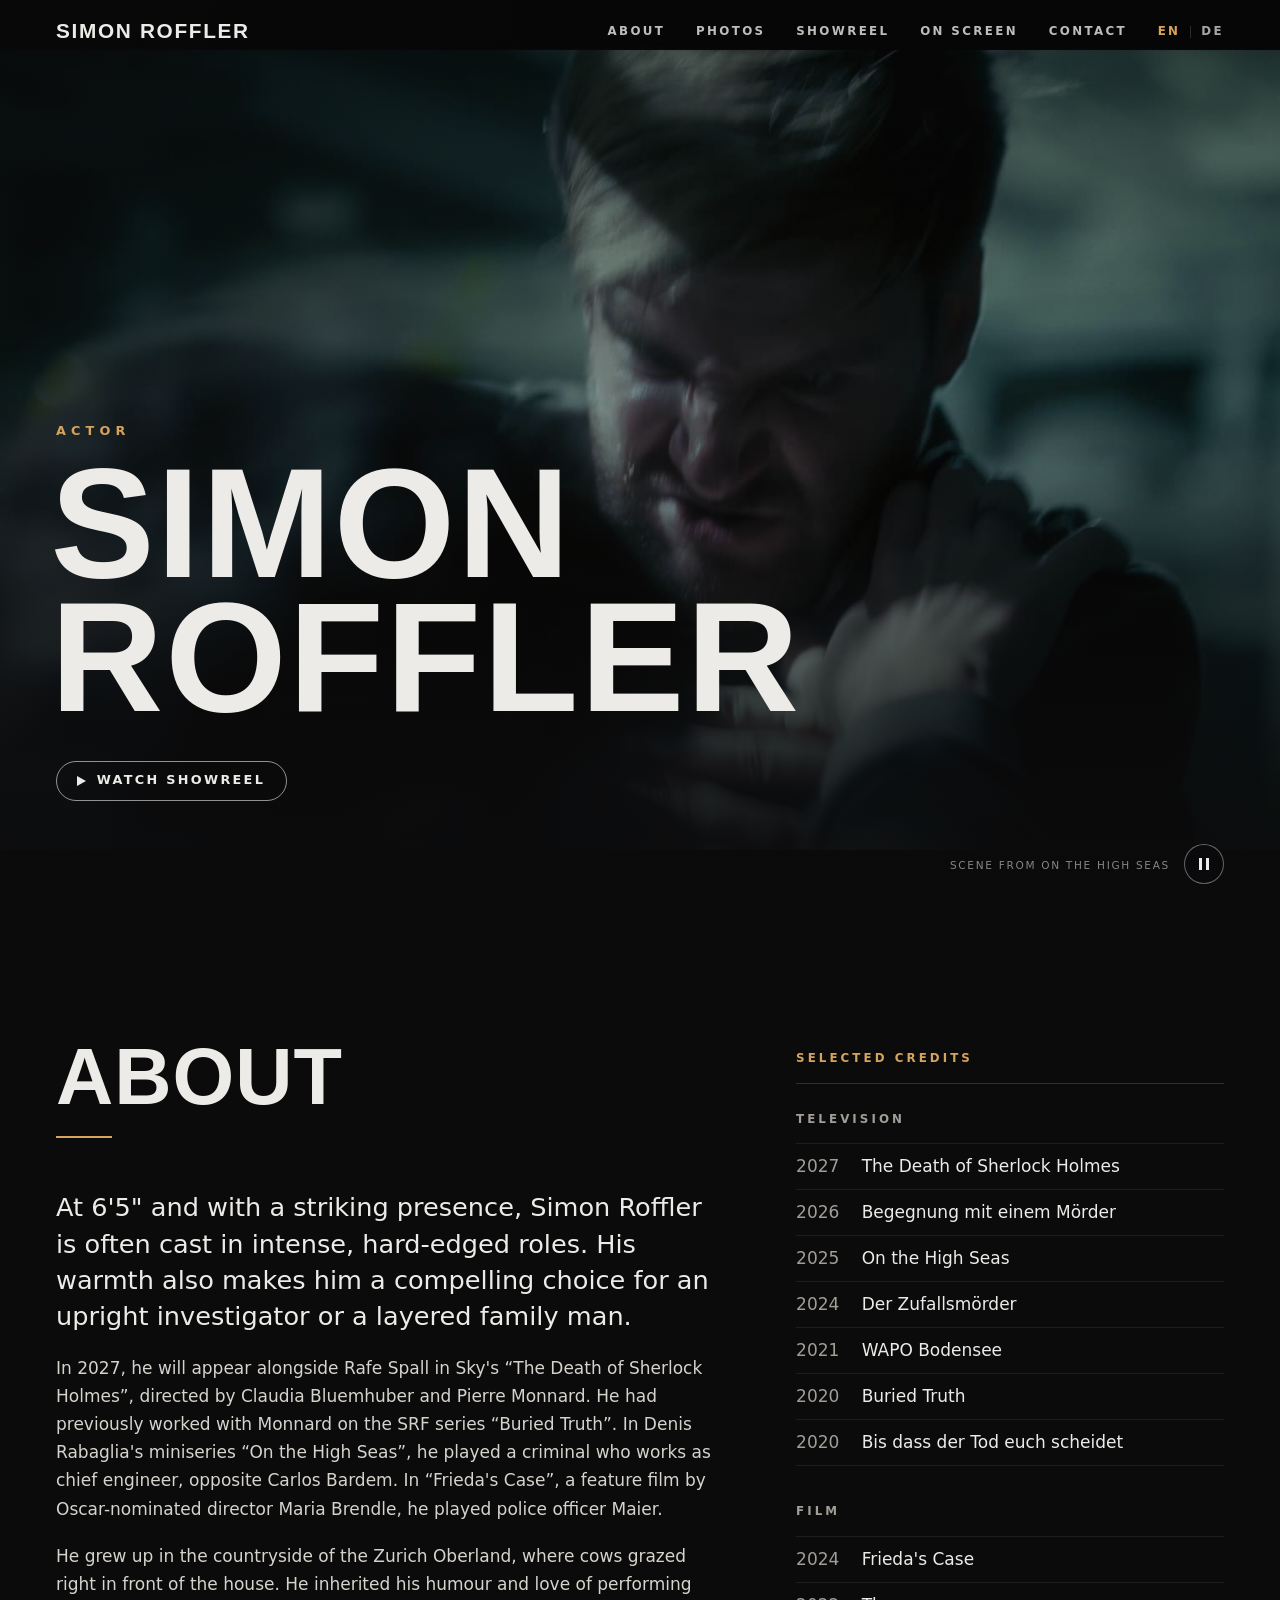
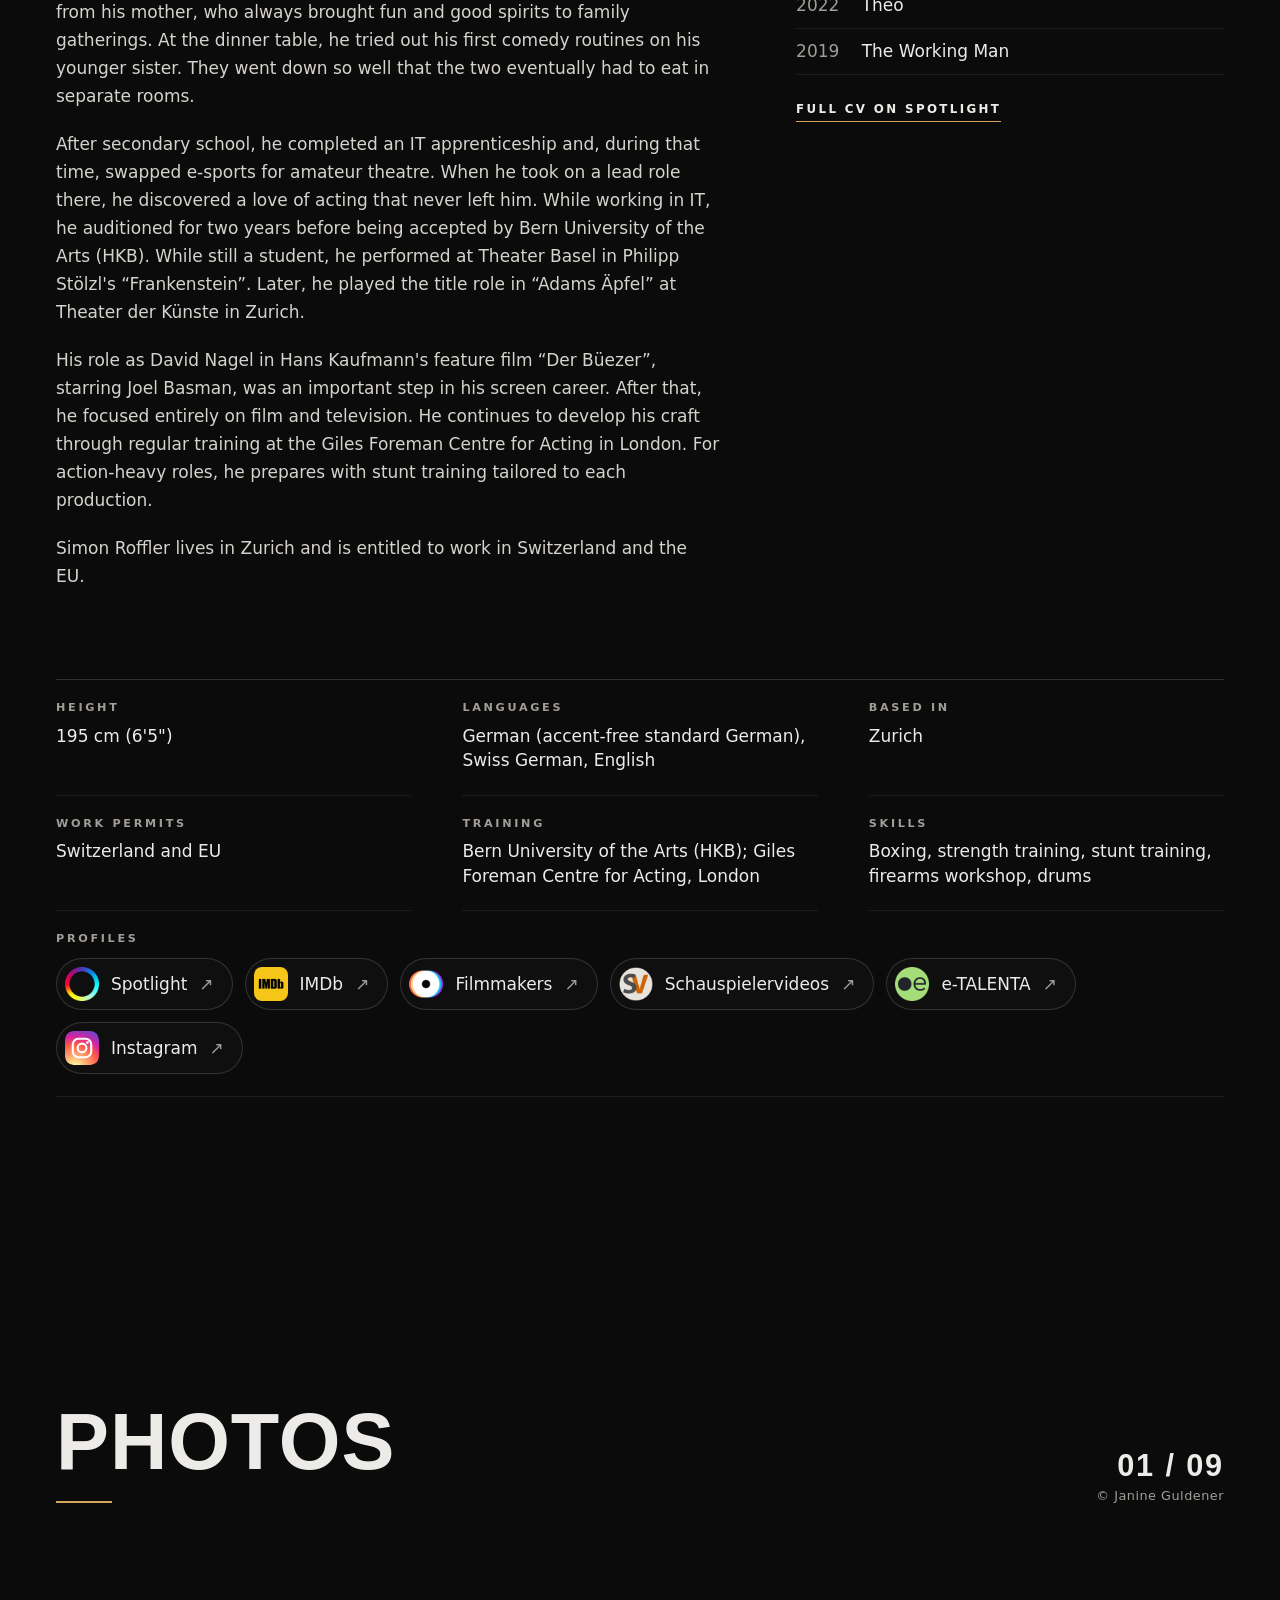
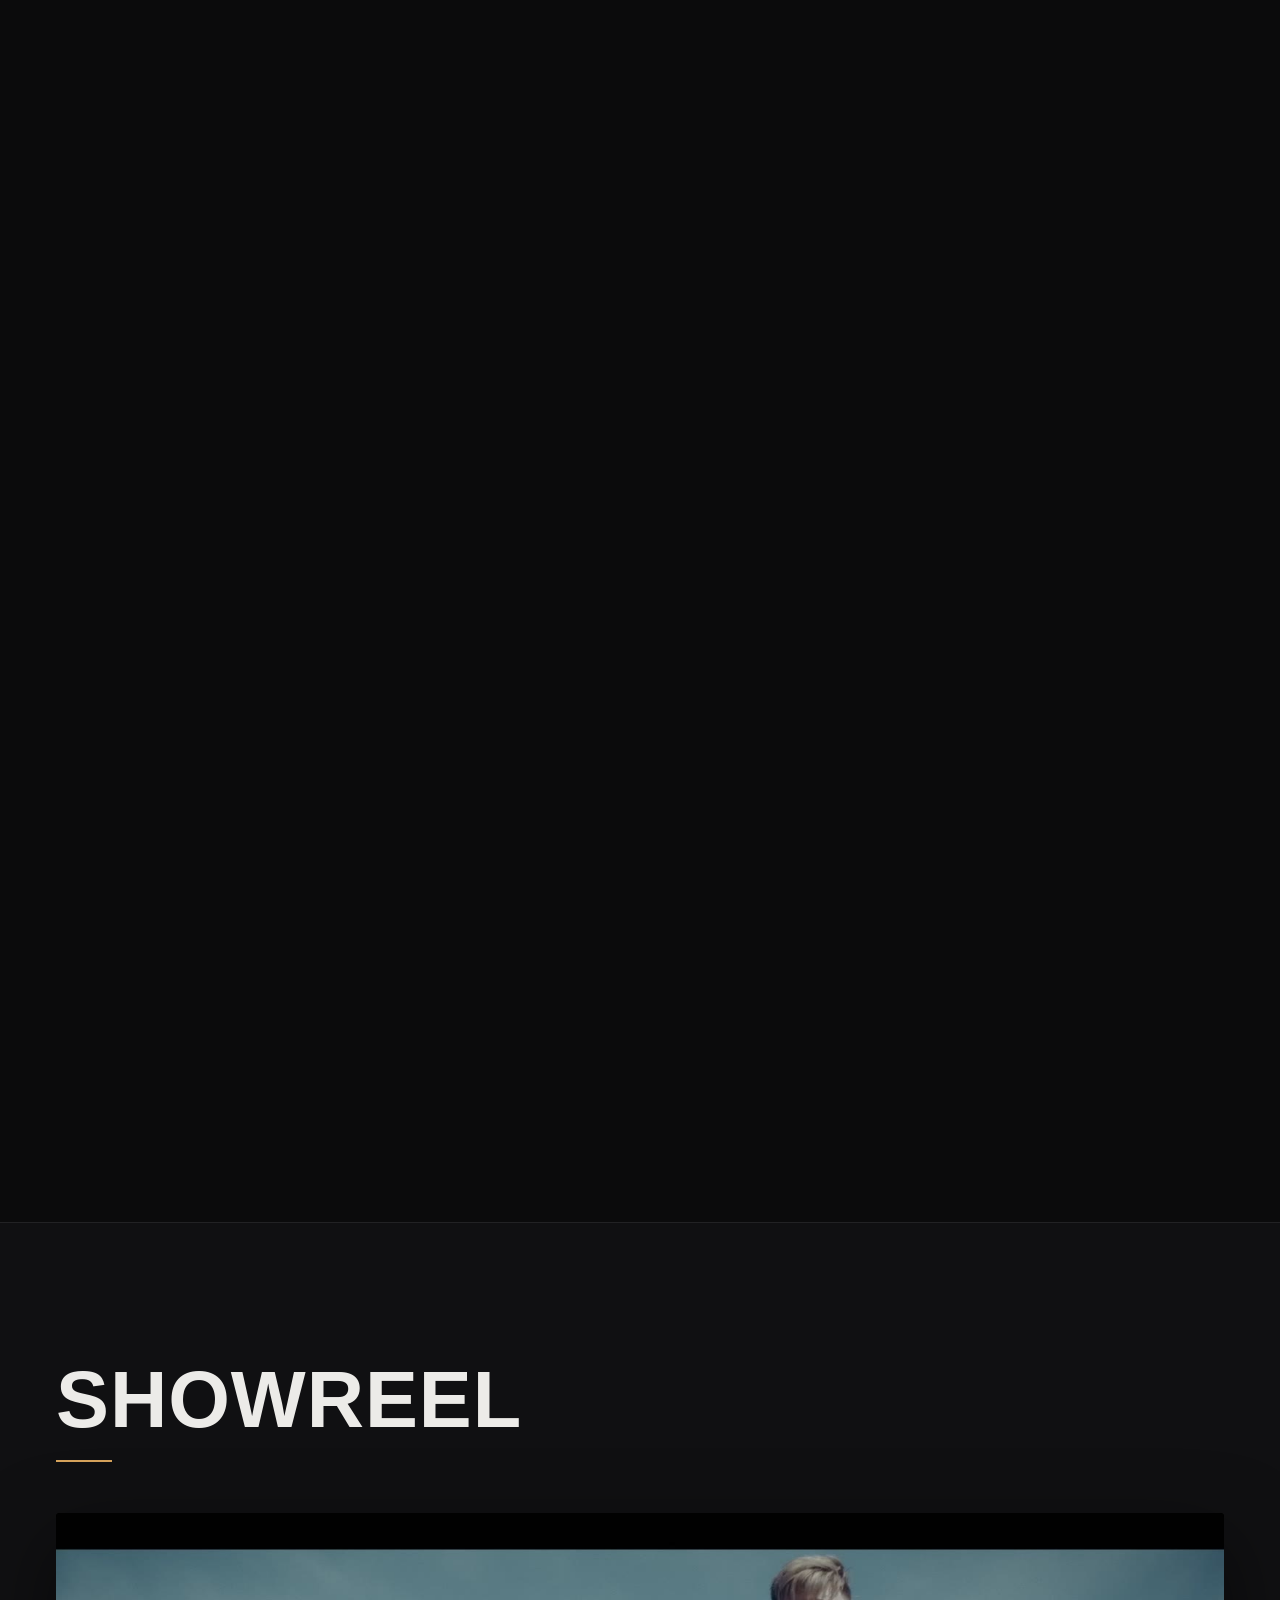
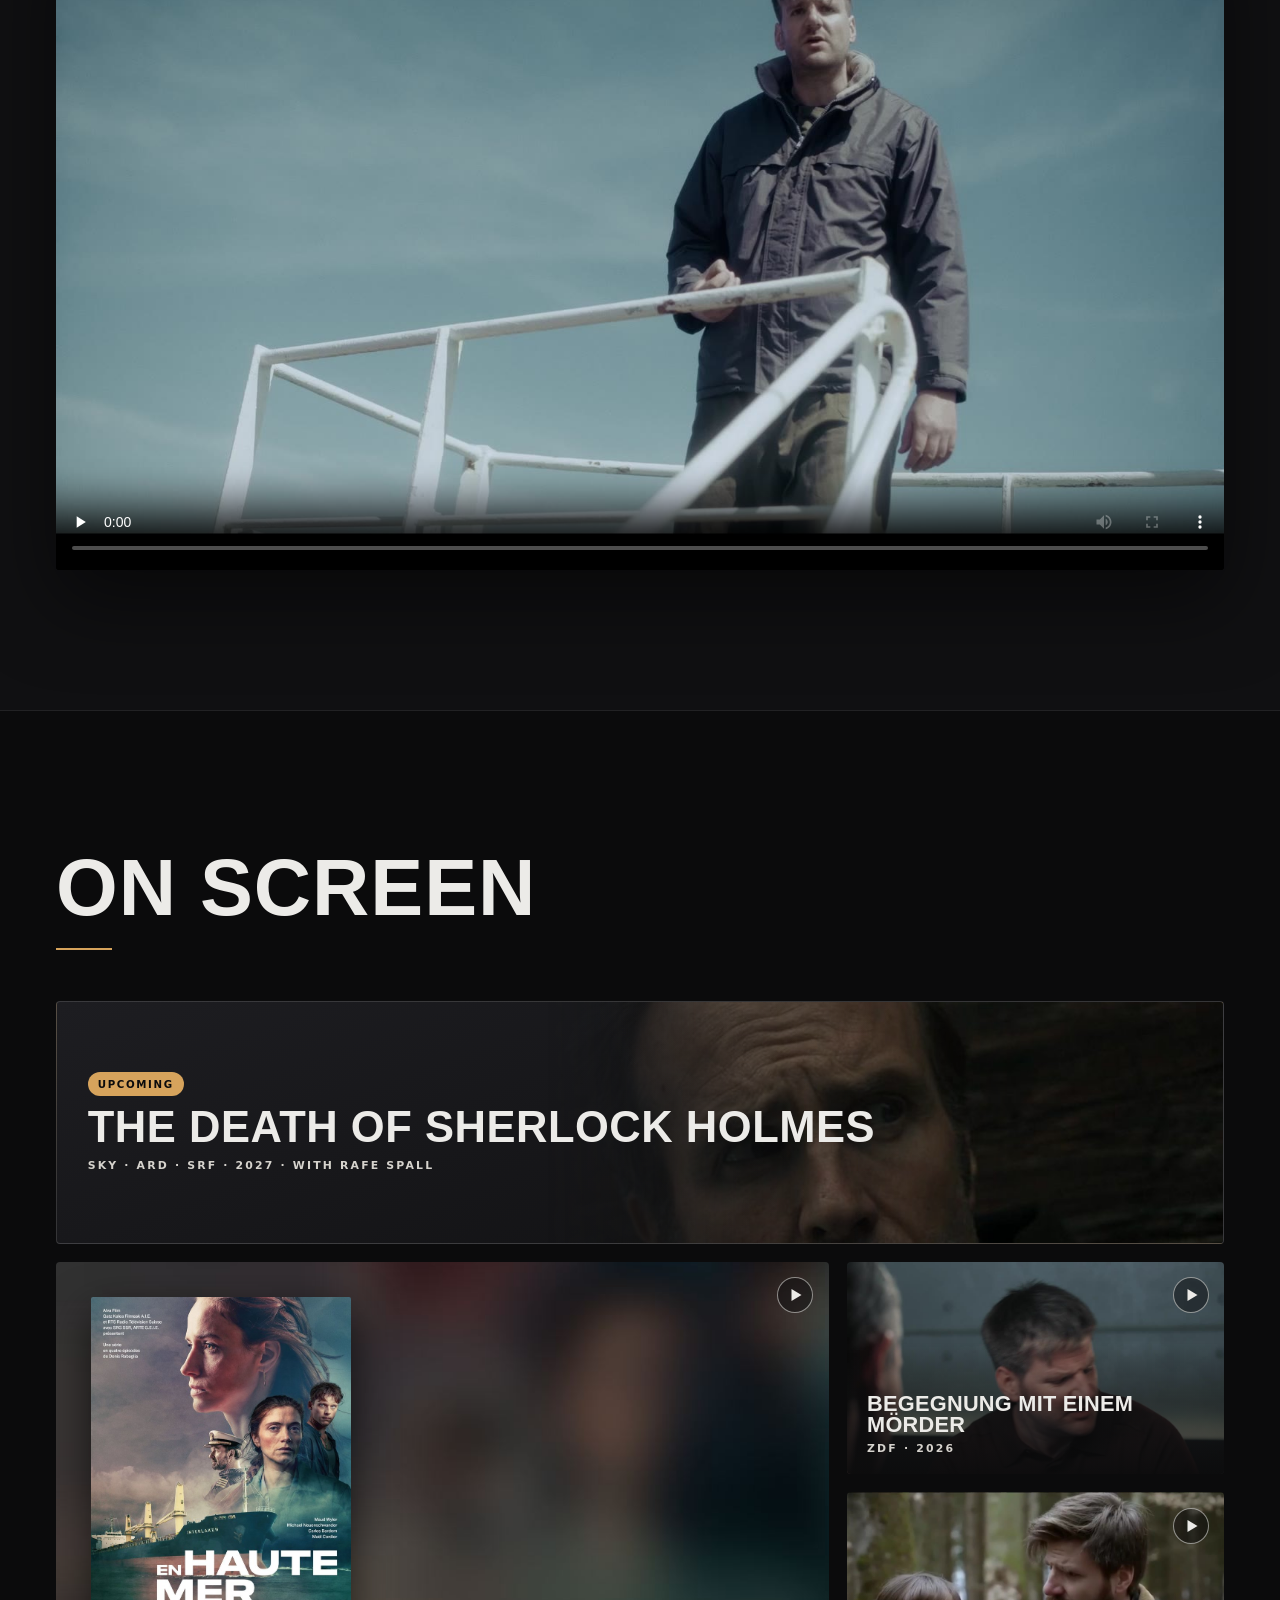
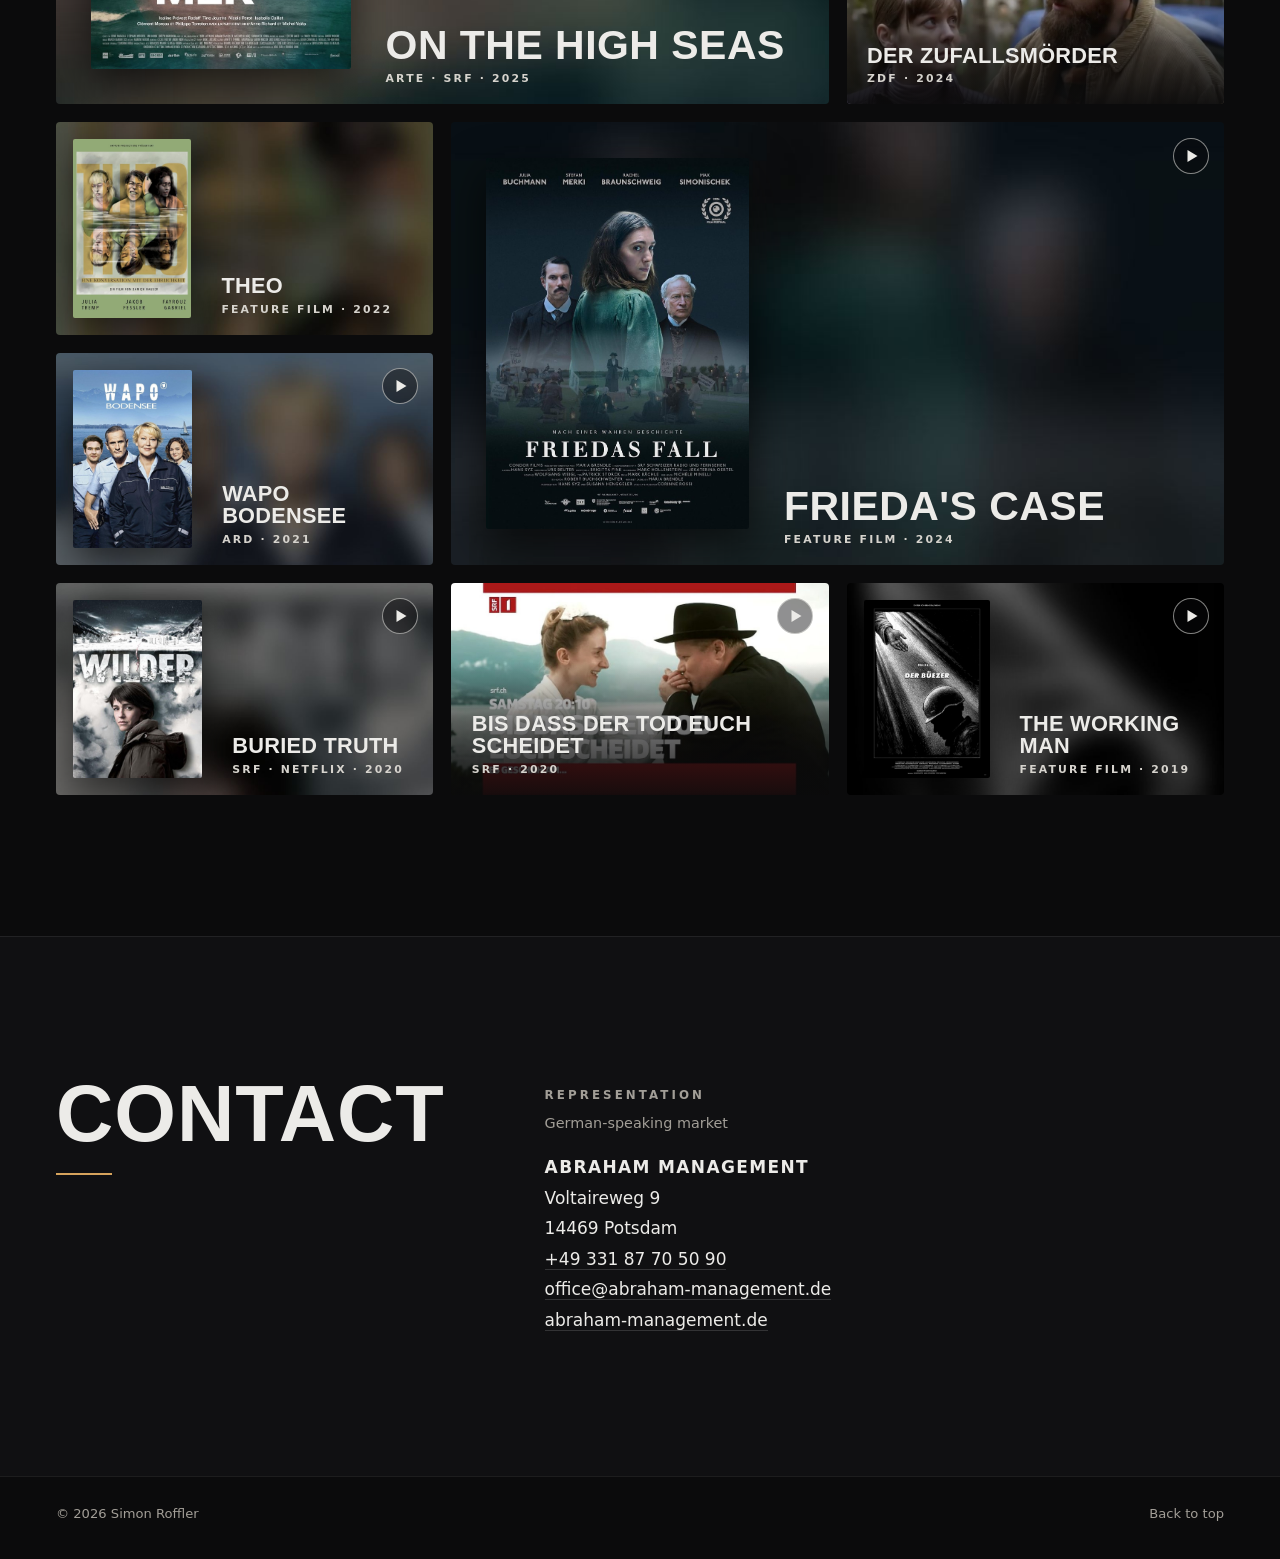
==== commit 3e8b9404: "Website 2026-11-18 20:21" ====
--- a/index.html
+++ b/index.html
@@ -116,7 +116,7 @@
 <p>In 2027, he will appear alongside Rafe Spall in Sky&#x27;s “The Death of Sherlock Holmes”, directed by Claudia Bluemhuber and Pierre Monnard. He had previously worked with Monnard on the SRF series “Buried Truth”. In Denis Rabaglia&#x27;s miniseries “On the High Seas”, he played a criminal who works as chief engineer, opposite Carlos Bardem. In “Frieda&#x27;s Case”, a feature film by Oscar-nominated director Maria Brendle, he played police officer Maier.</p>
 <p>He grew up in the countryside of the Zurich Oberland, where cows grazed right in front of the house. He inherited his humour and love of performing from his mother, who always brought fun and good spirits to family gatherings. At the dinner table, he tried out his first comedy routines on his younger sister. They went down so well that the two eventually had to eat in separate rooms.</p>
 <p>After secondary school, he completed an IT apprenticeship and, during that time, swapped e-sports for amateur theatre. When he took on a lead role there, he discovered a love of acting that never left him. While working in IT, he auditioned for two years before being accepted by Bern University of the Arts (HKB). While still a student, he performed at Theater Basel in Philipp Stölzl&#x27;s “Frankenstein”. Later, he played the title role in “Adams Äpfel” at Theater der Künste in Zurich.</p>
-<p>Hans Kaufmann&#x27;s feature film “Der Büezer”, starring Joel Basman, was an important step in his screen career. After that, he focused entirely on film and television. He continues to develop his craft through regular training at the Giles Foreman Centre for Acting in London. For action-heavy roles, he prepares with stunt training tailored to each production.</p>
+<p>His role as David Nagel in Hans Kaufmann&#x27;s feature film “Der Büezer”, starring Joel Basman, was an important step in his screen career. After that, he focused entirely on film and television. He continues to develop his craft through regular training at the Giles Foreman Centre for Acting in London. For action-heavy roles, he prepares with stunt training tailored to each production.</p>
 <p>Simon Roffler lives in Zurich and is entitled to work in Switzerland and the EU.</p>
 </div>
       </div>
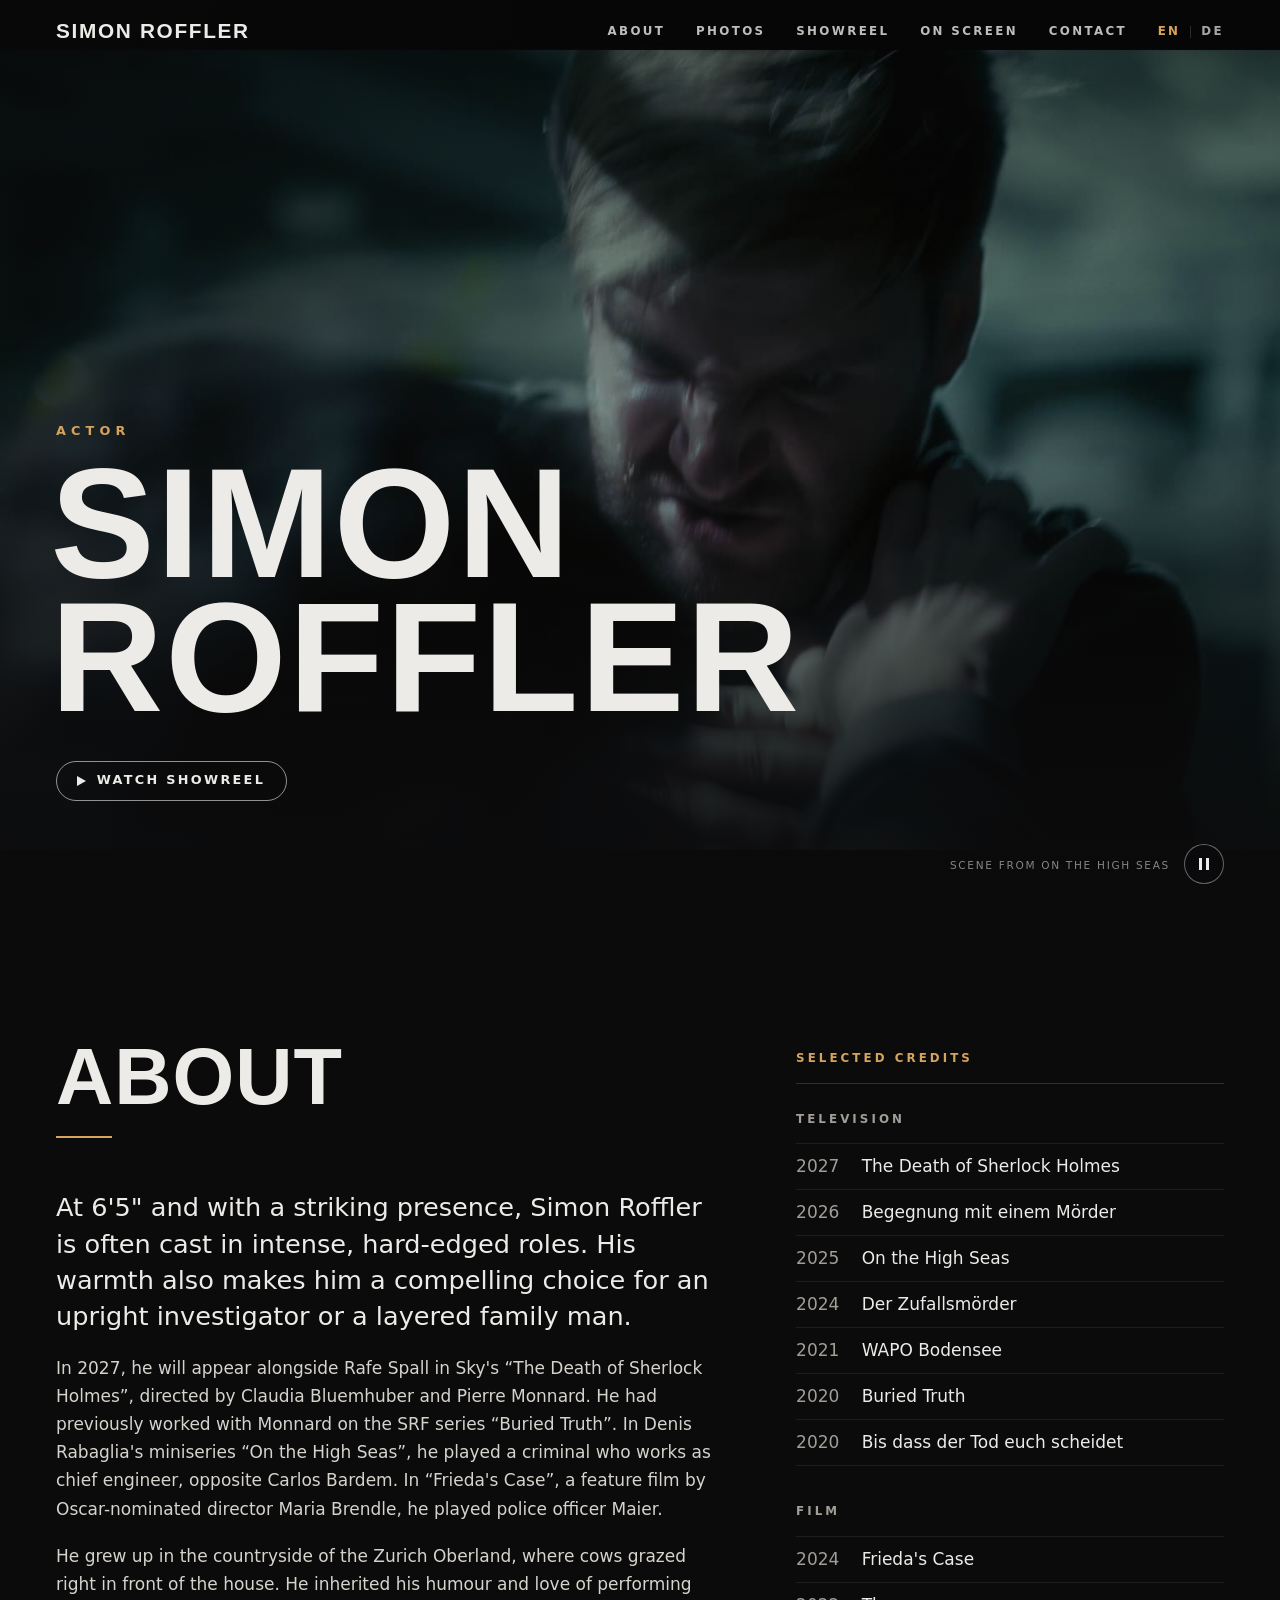
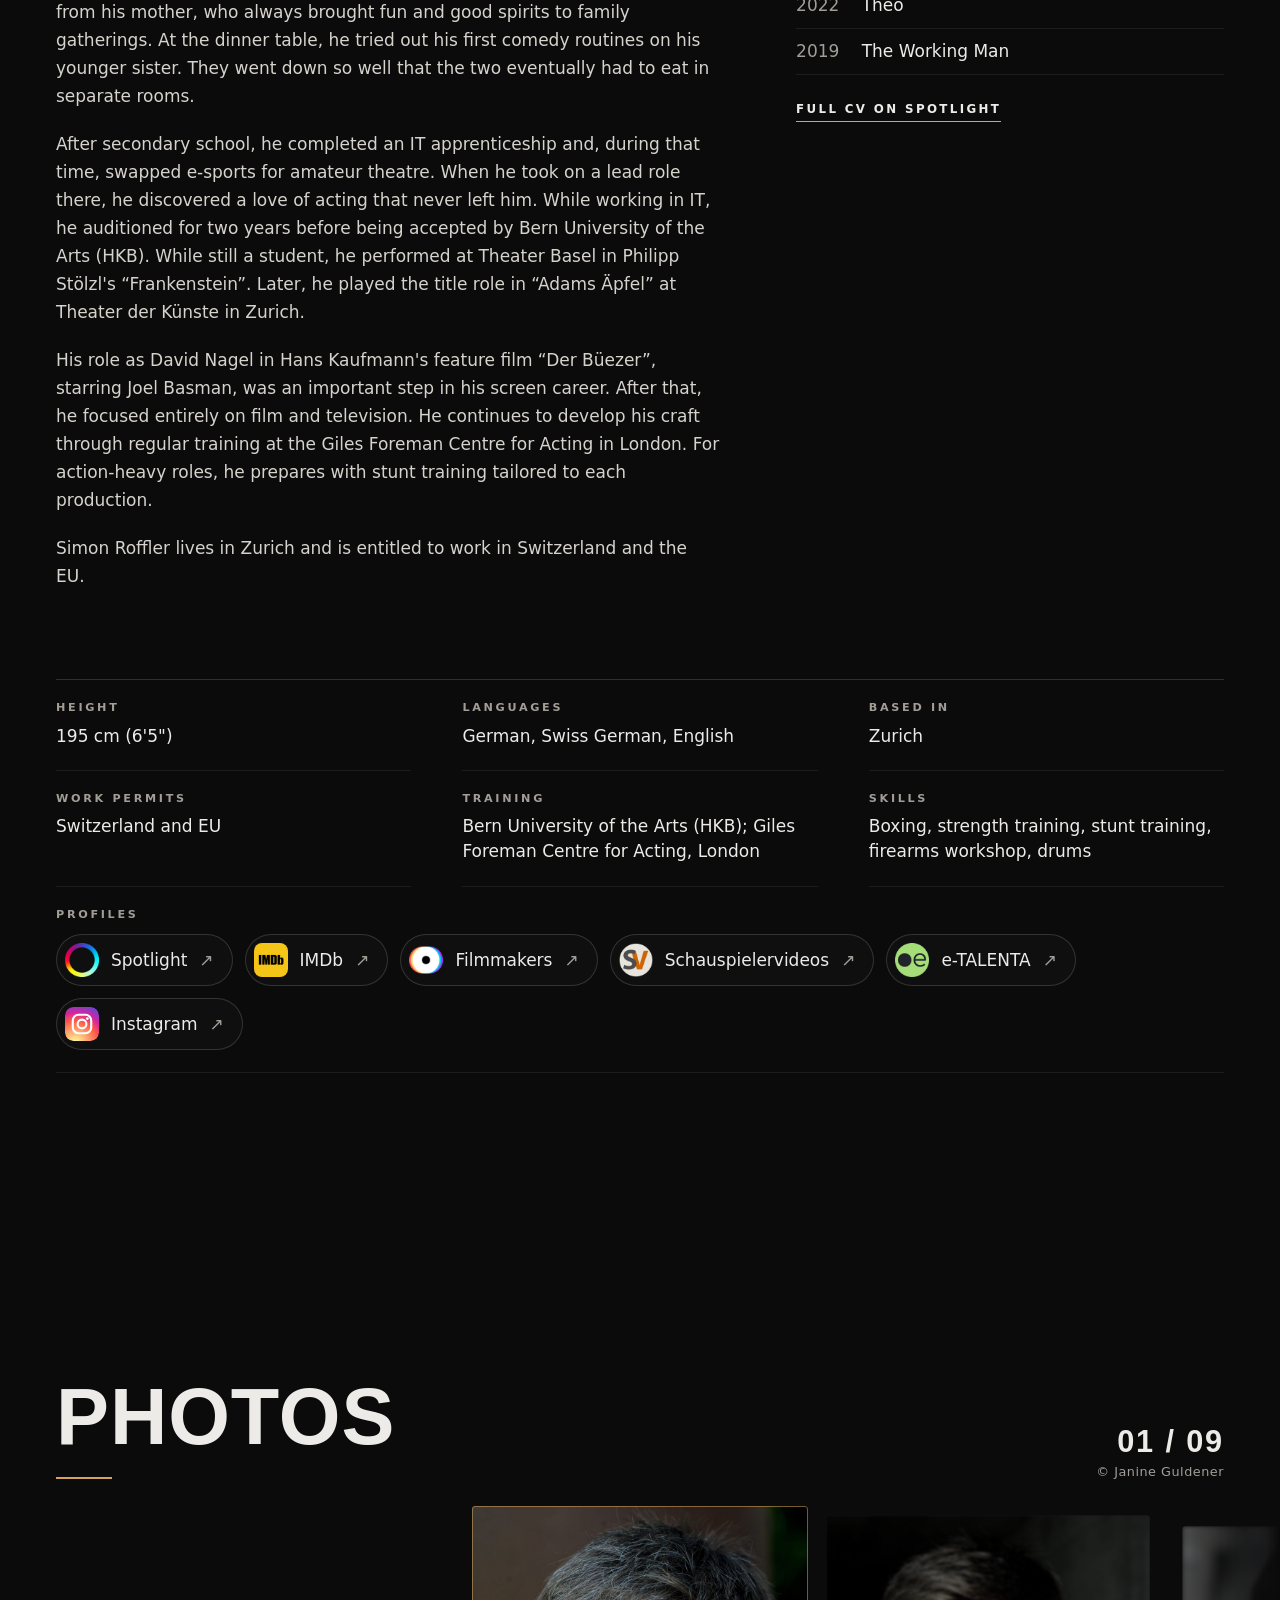
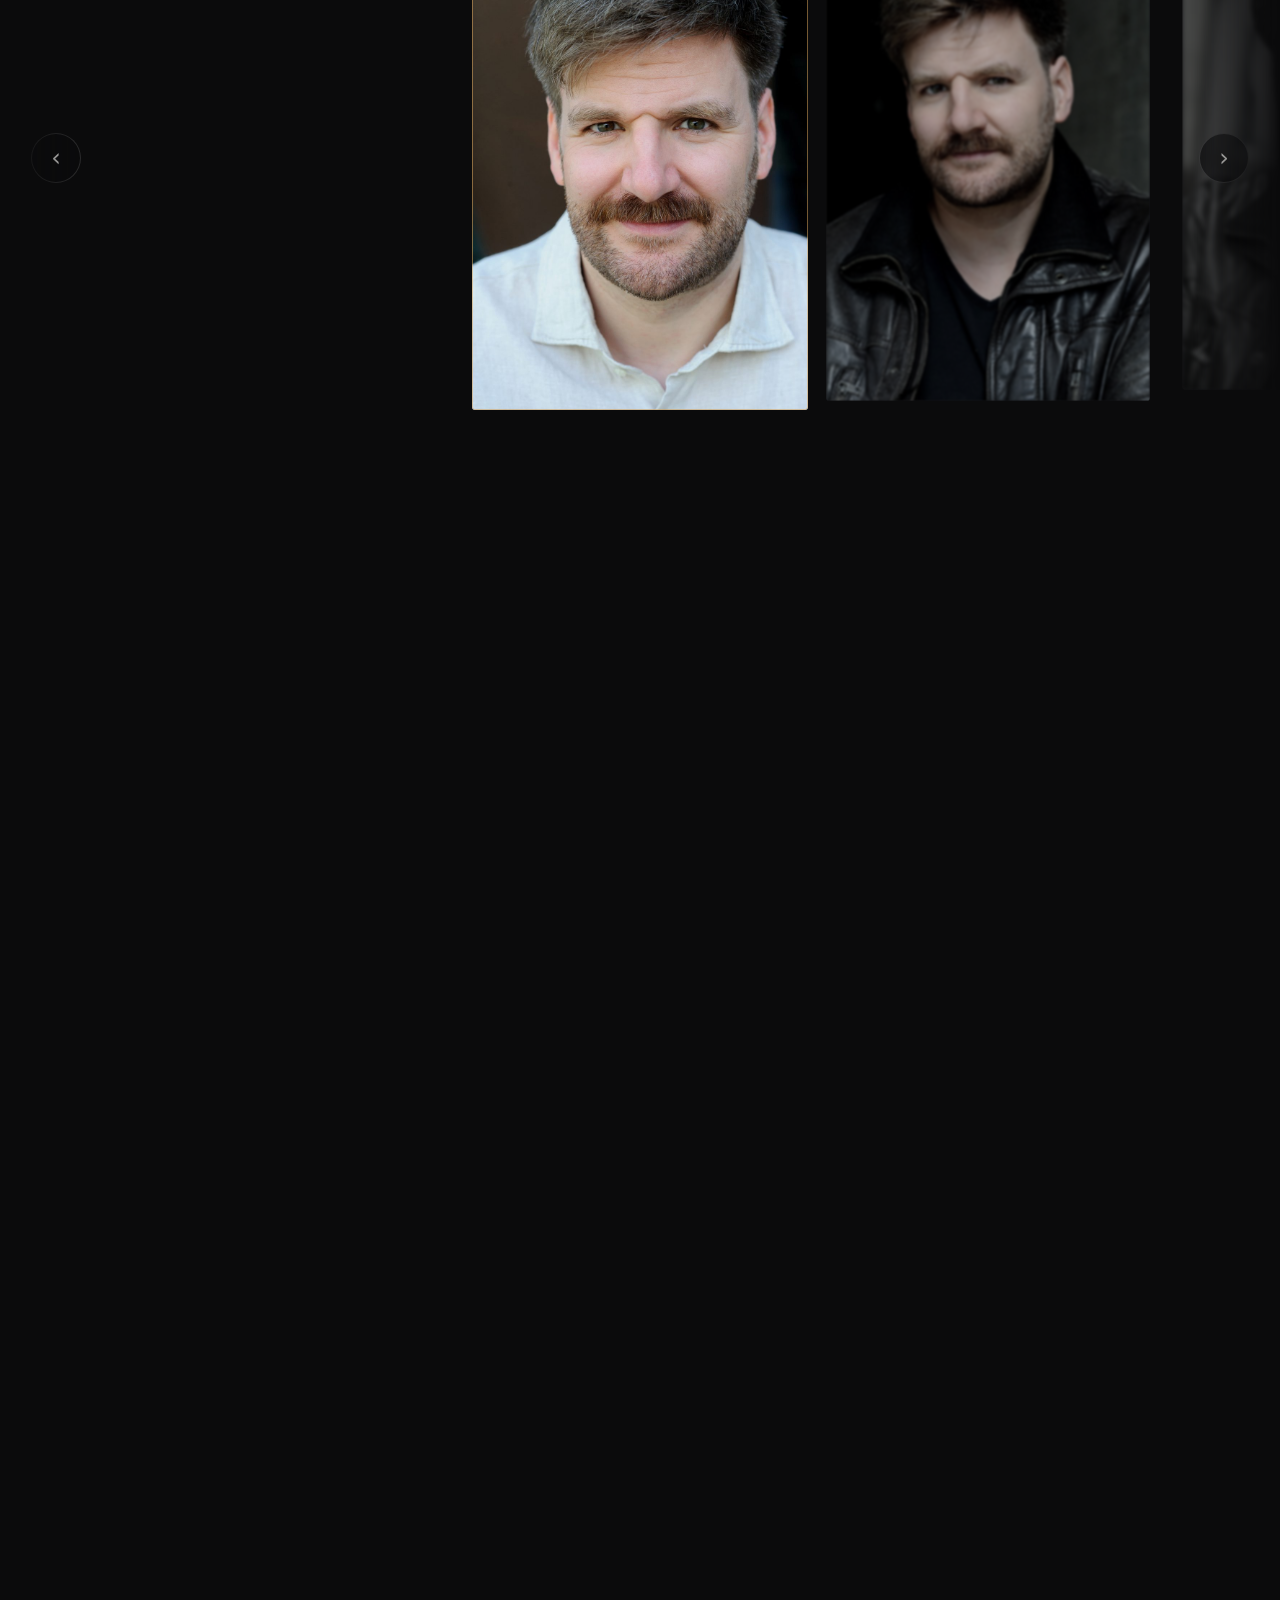
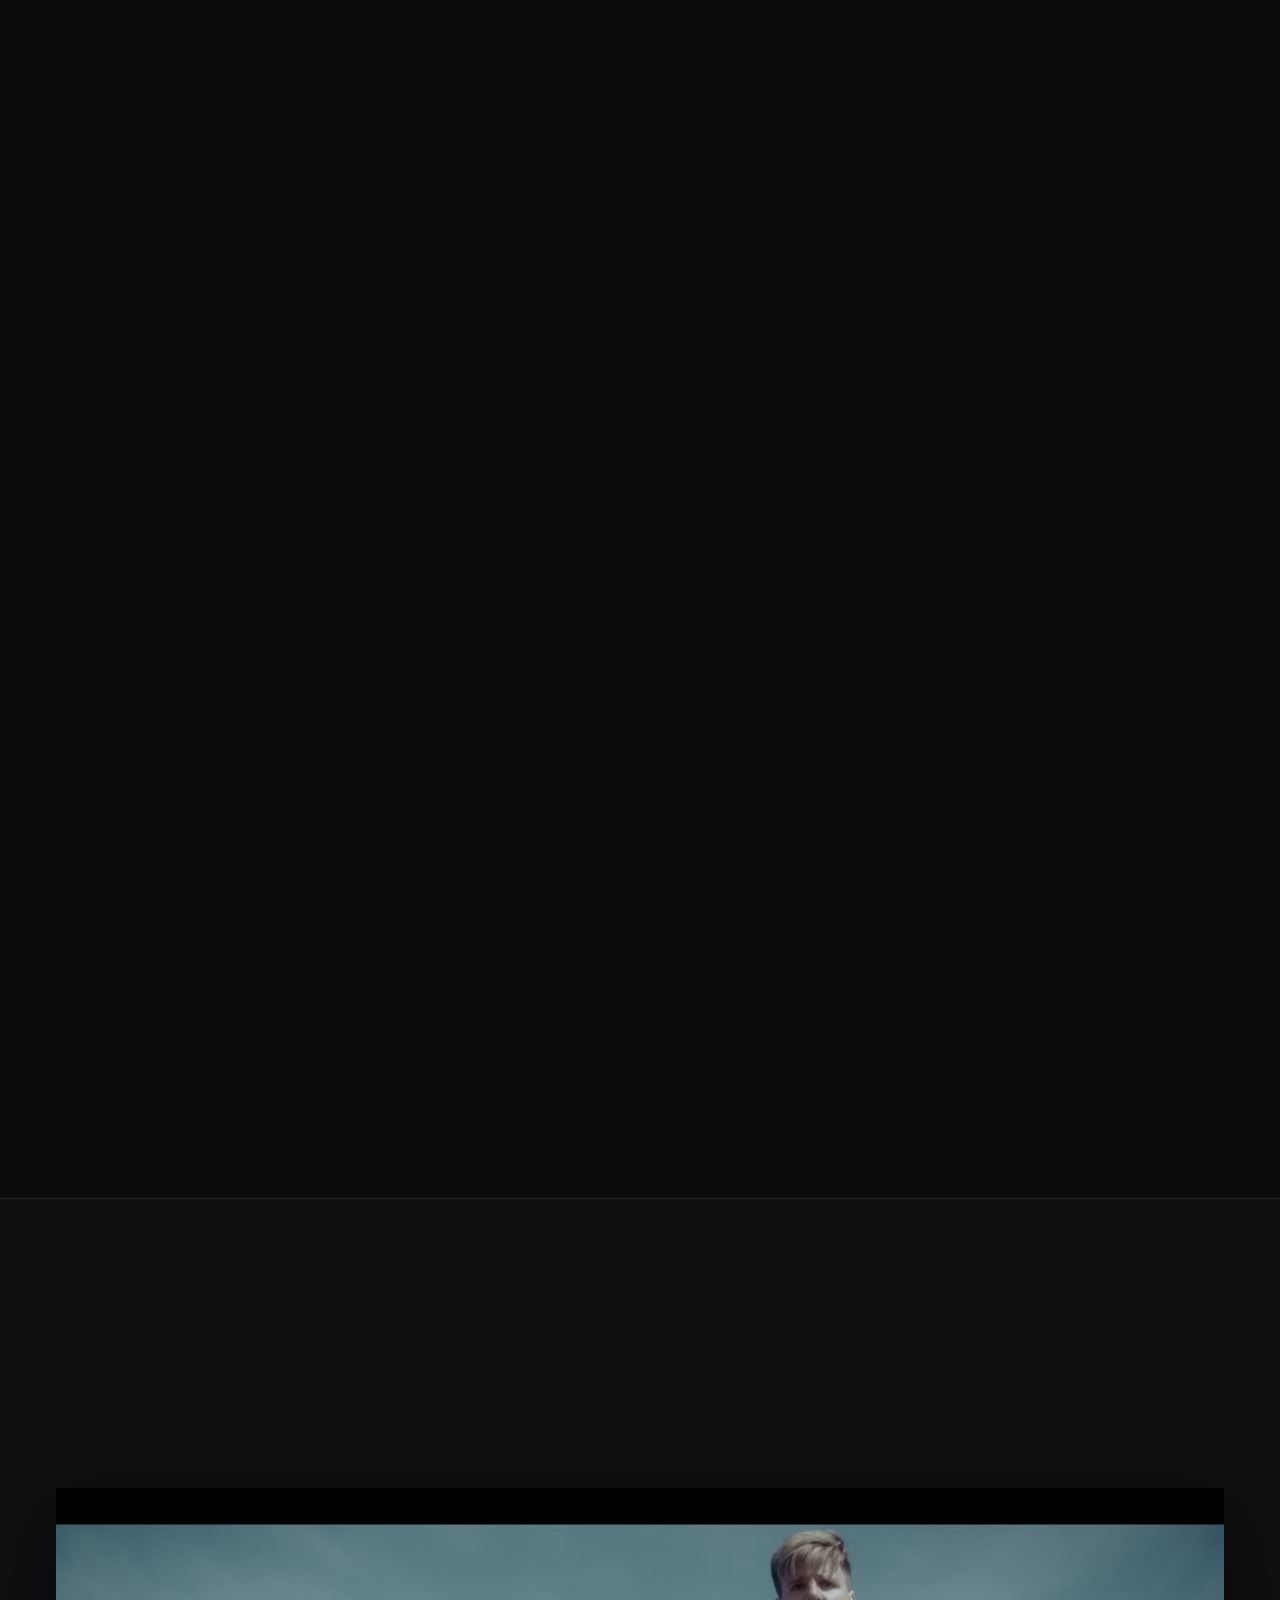
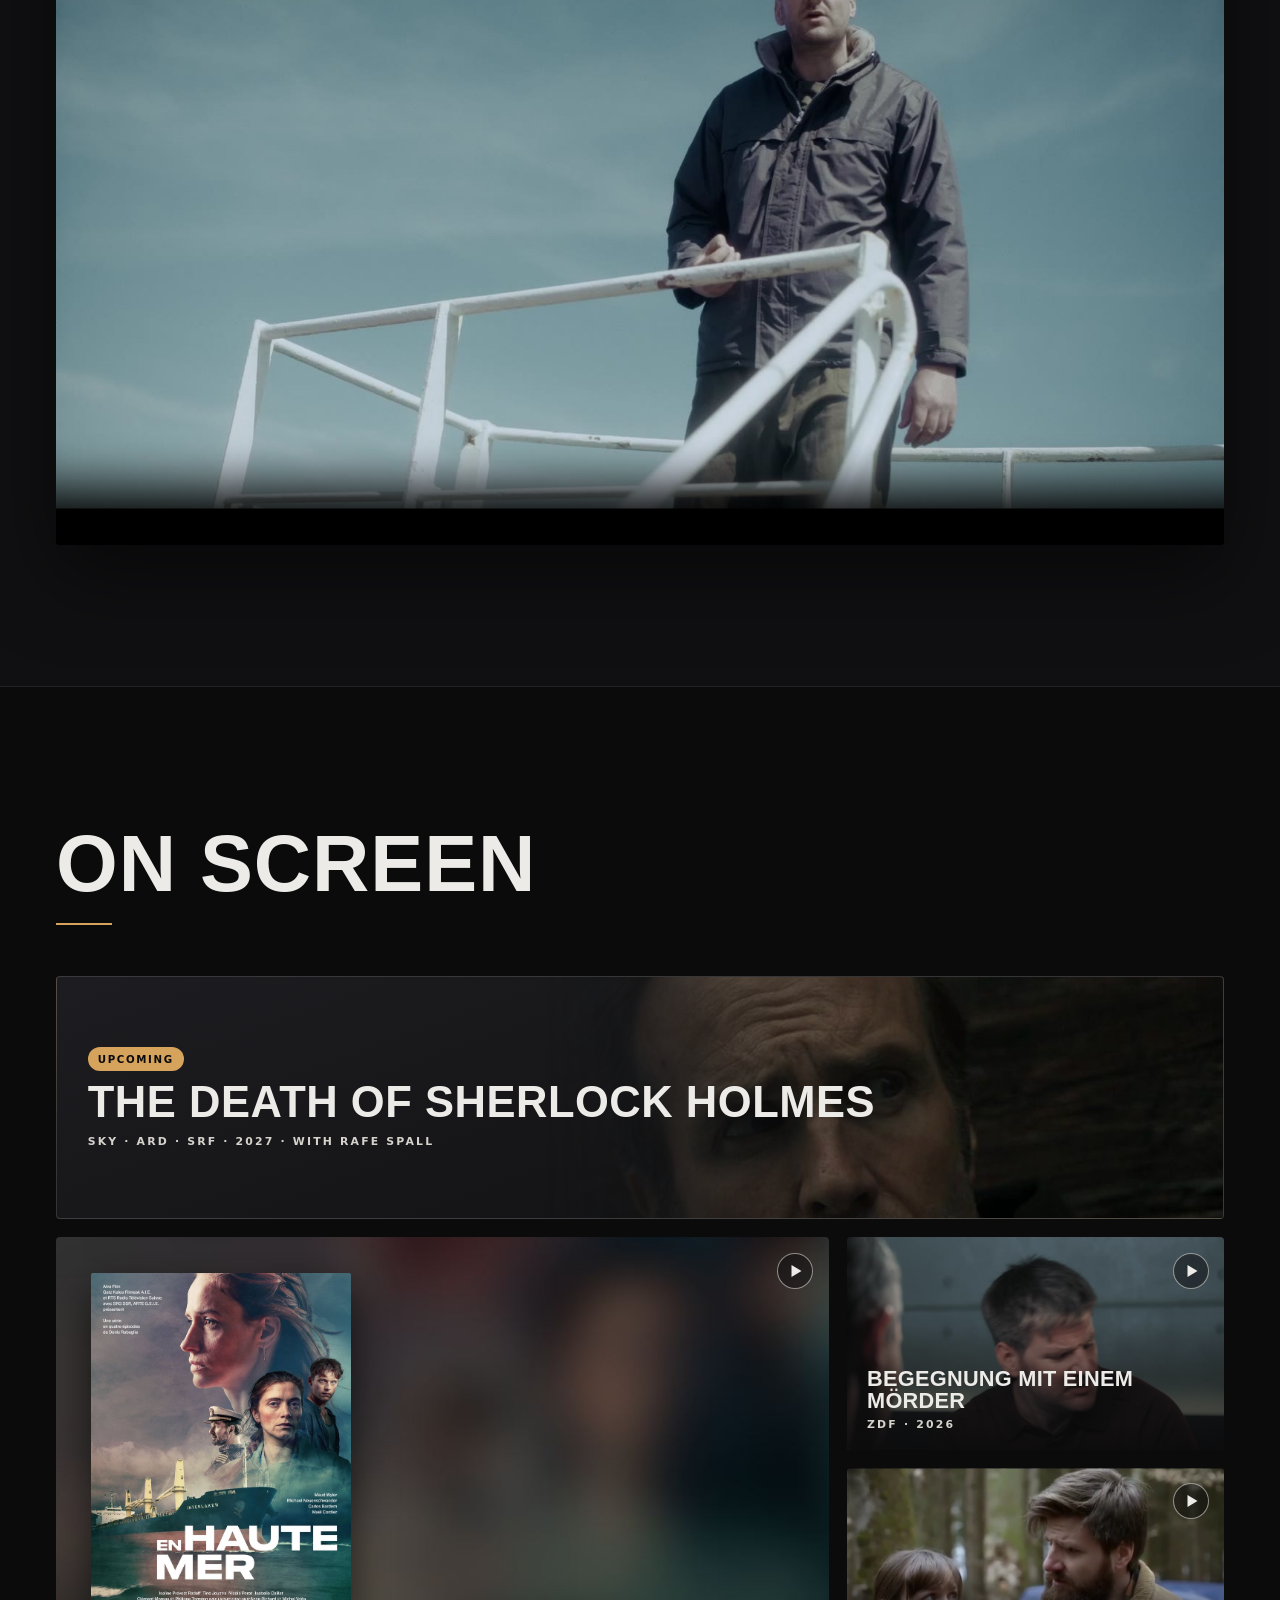
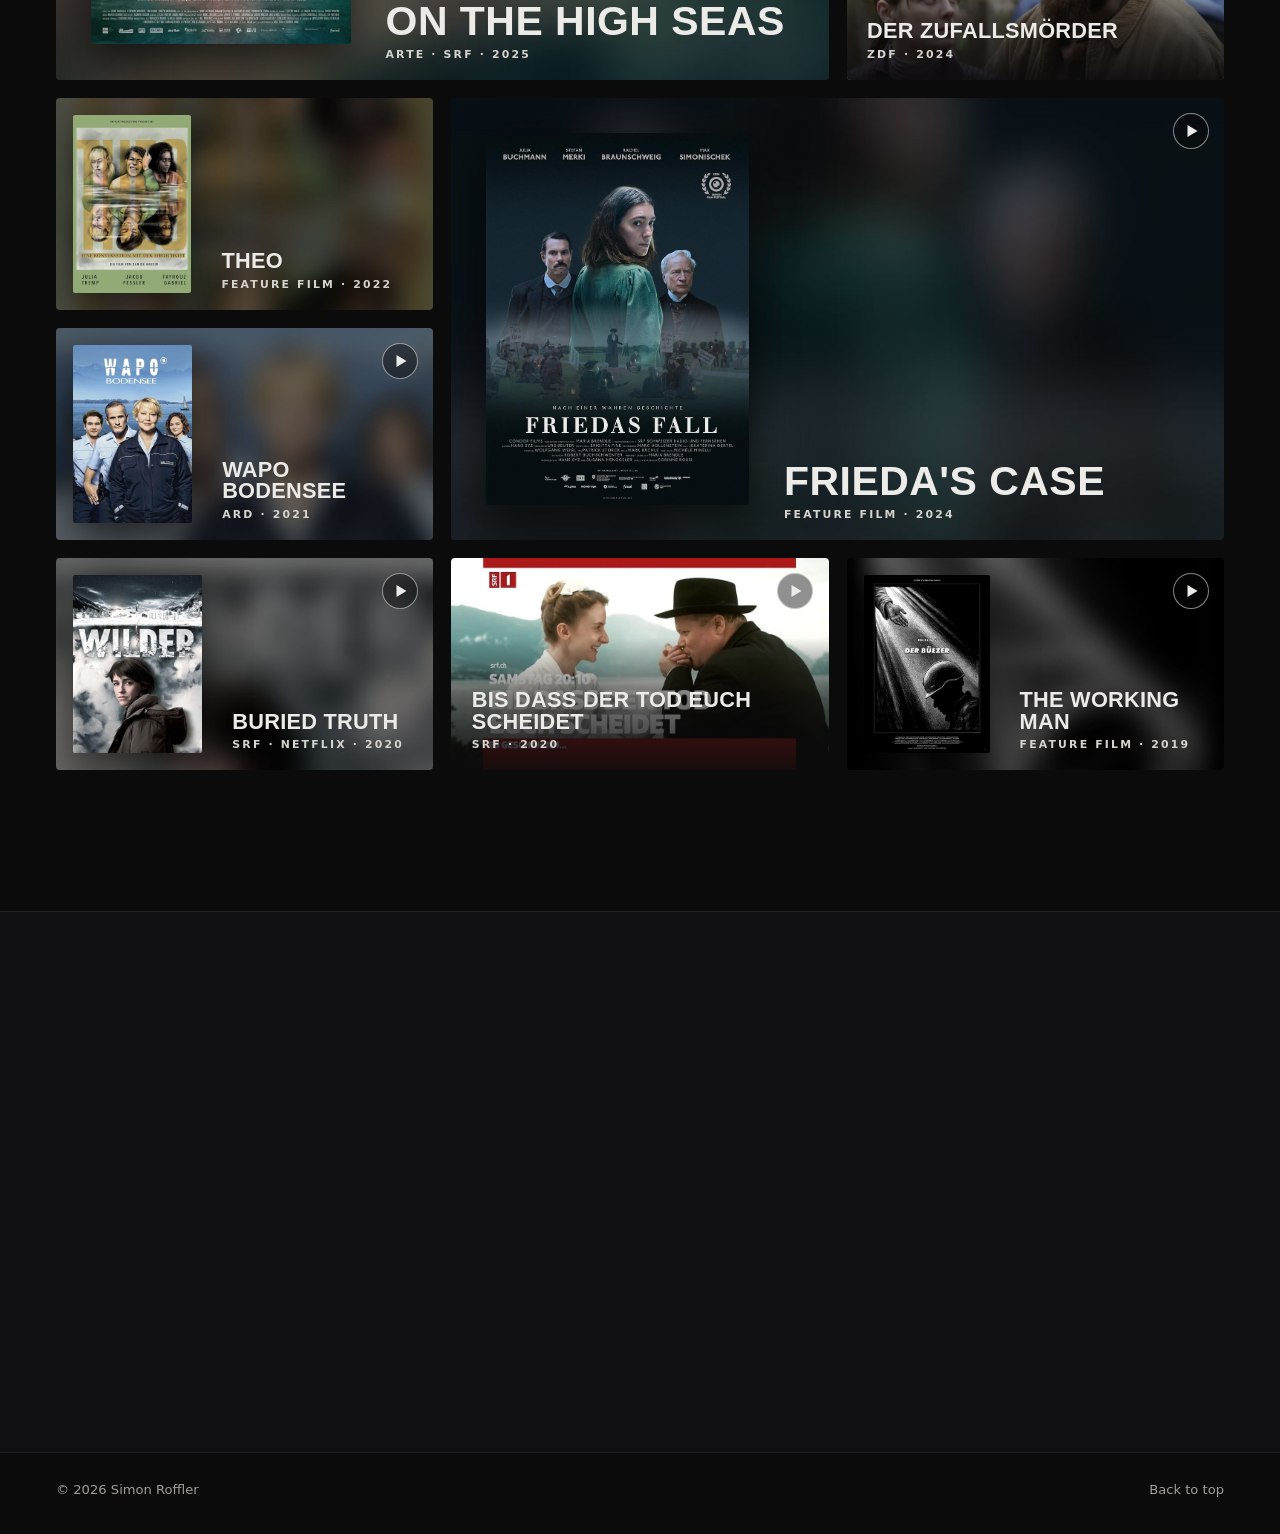
==== commit 09f64aab: "Website 2026-11-18 21:51" ====
--- a/index.html
+++ b/index.html
@@ -147,7 +147,7 @@
     </div>
     <dl class="facts reveal" aria-label="Facts">
       <div><dt>Height</dt><dd>195 cm (6&#x27;5&quot;)</dd></div>
-<div><dt>Languages</dt><dd>German (accent-free standard German), Swiss German, English</dd></div>
+<div><dt>Languages</dt><dd>German, Swiss German, English</dd></div>
 <div><dt>Based in</dt><dd>Zurich</dd></div>
 <div><dt>Work permits</dt><dd>Switzerland and EU</dd></div>
 <div><dt>Training</dt><dd>Bern University of the Arts (HKB); Giles Foreman Centre for Acting, London</dd></div>
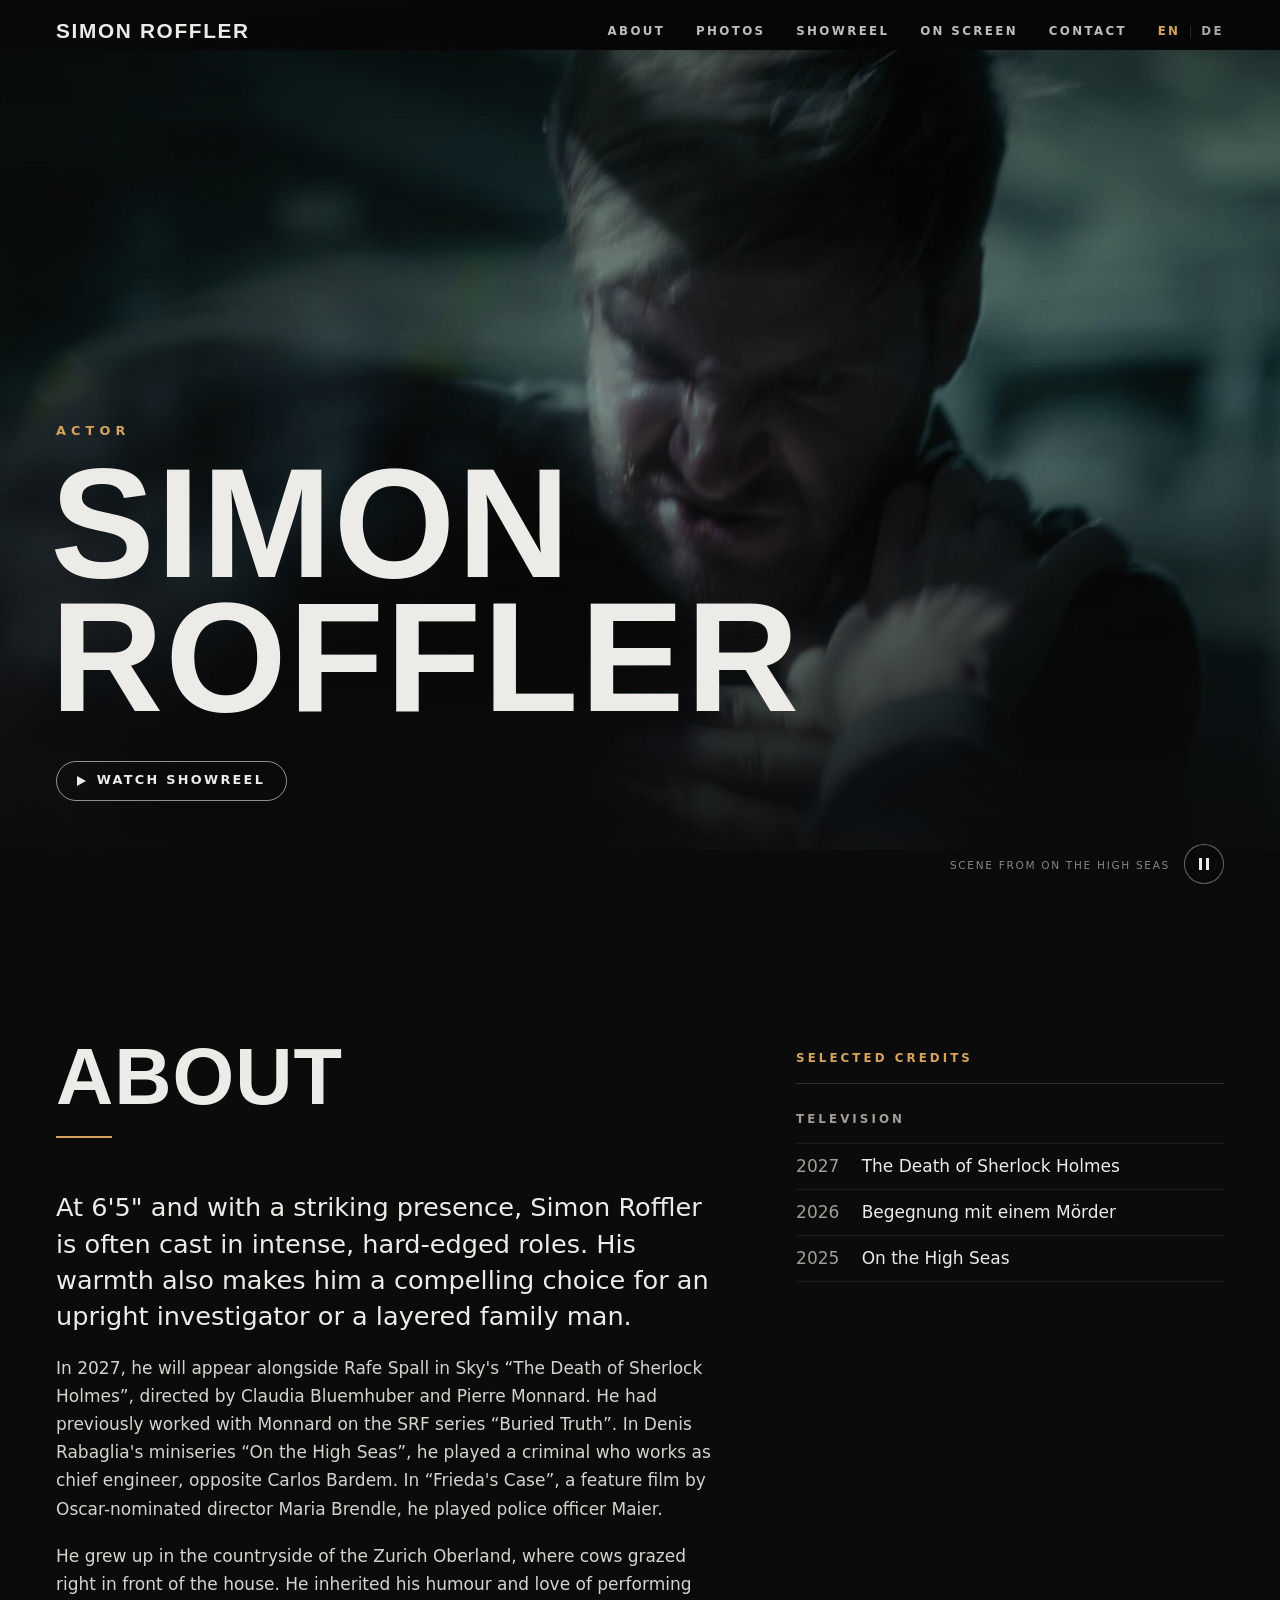
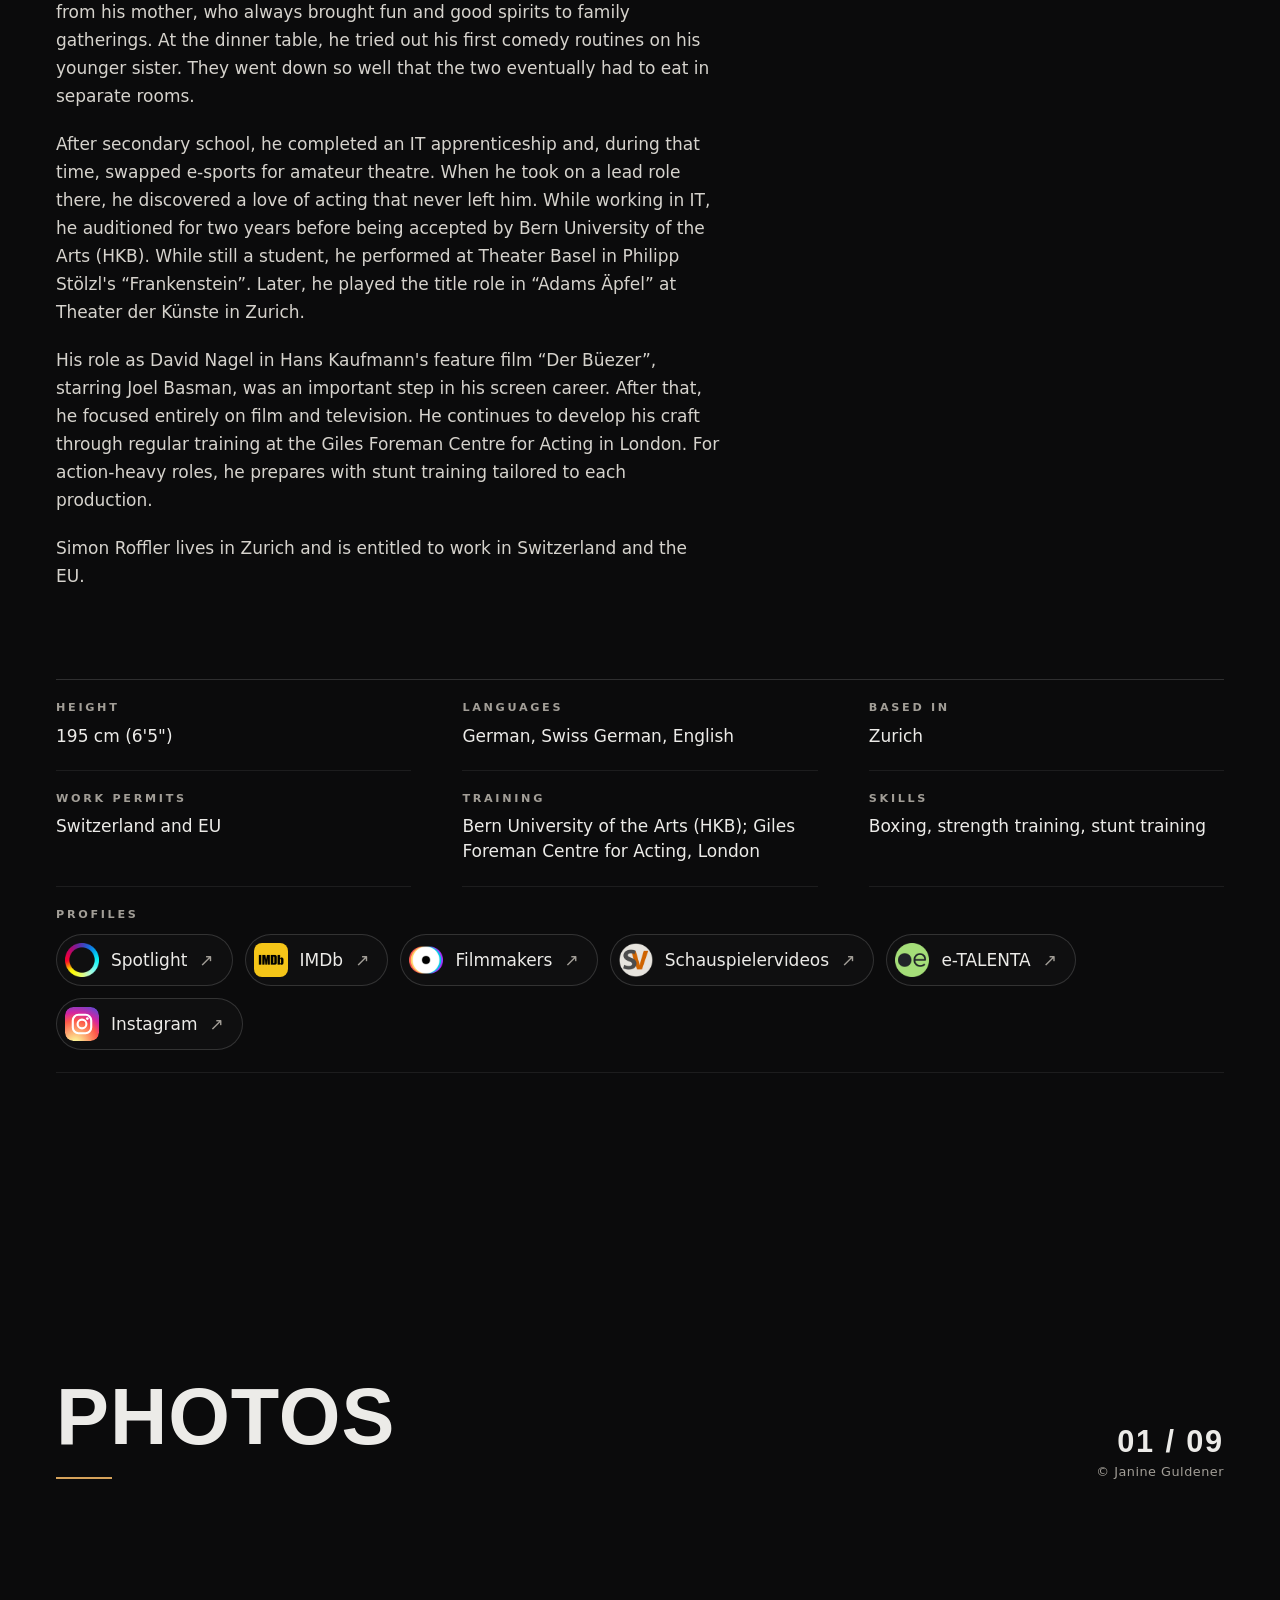
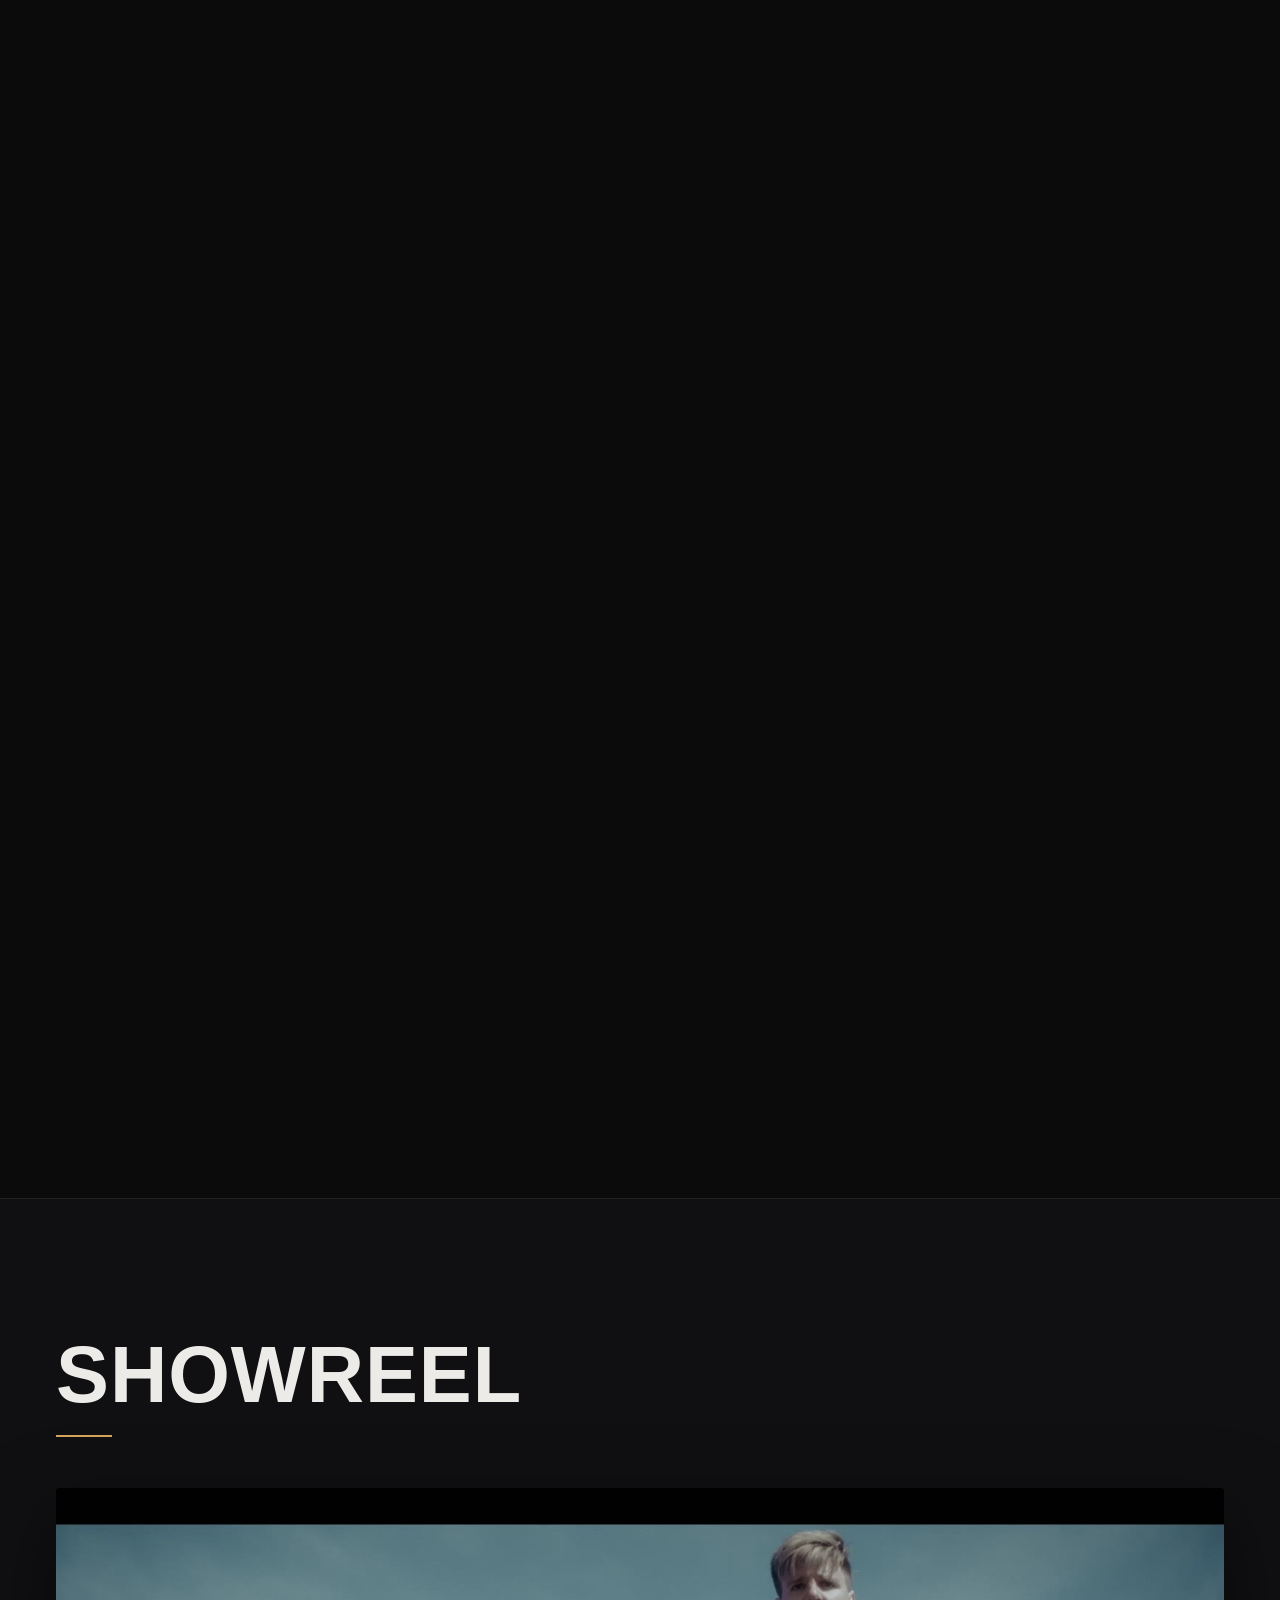
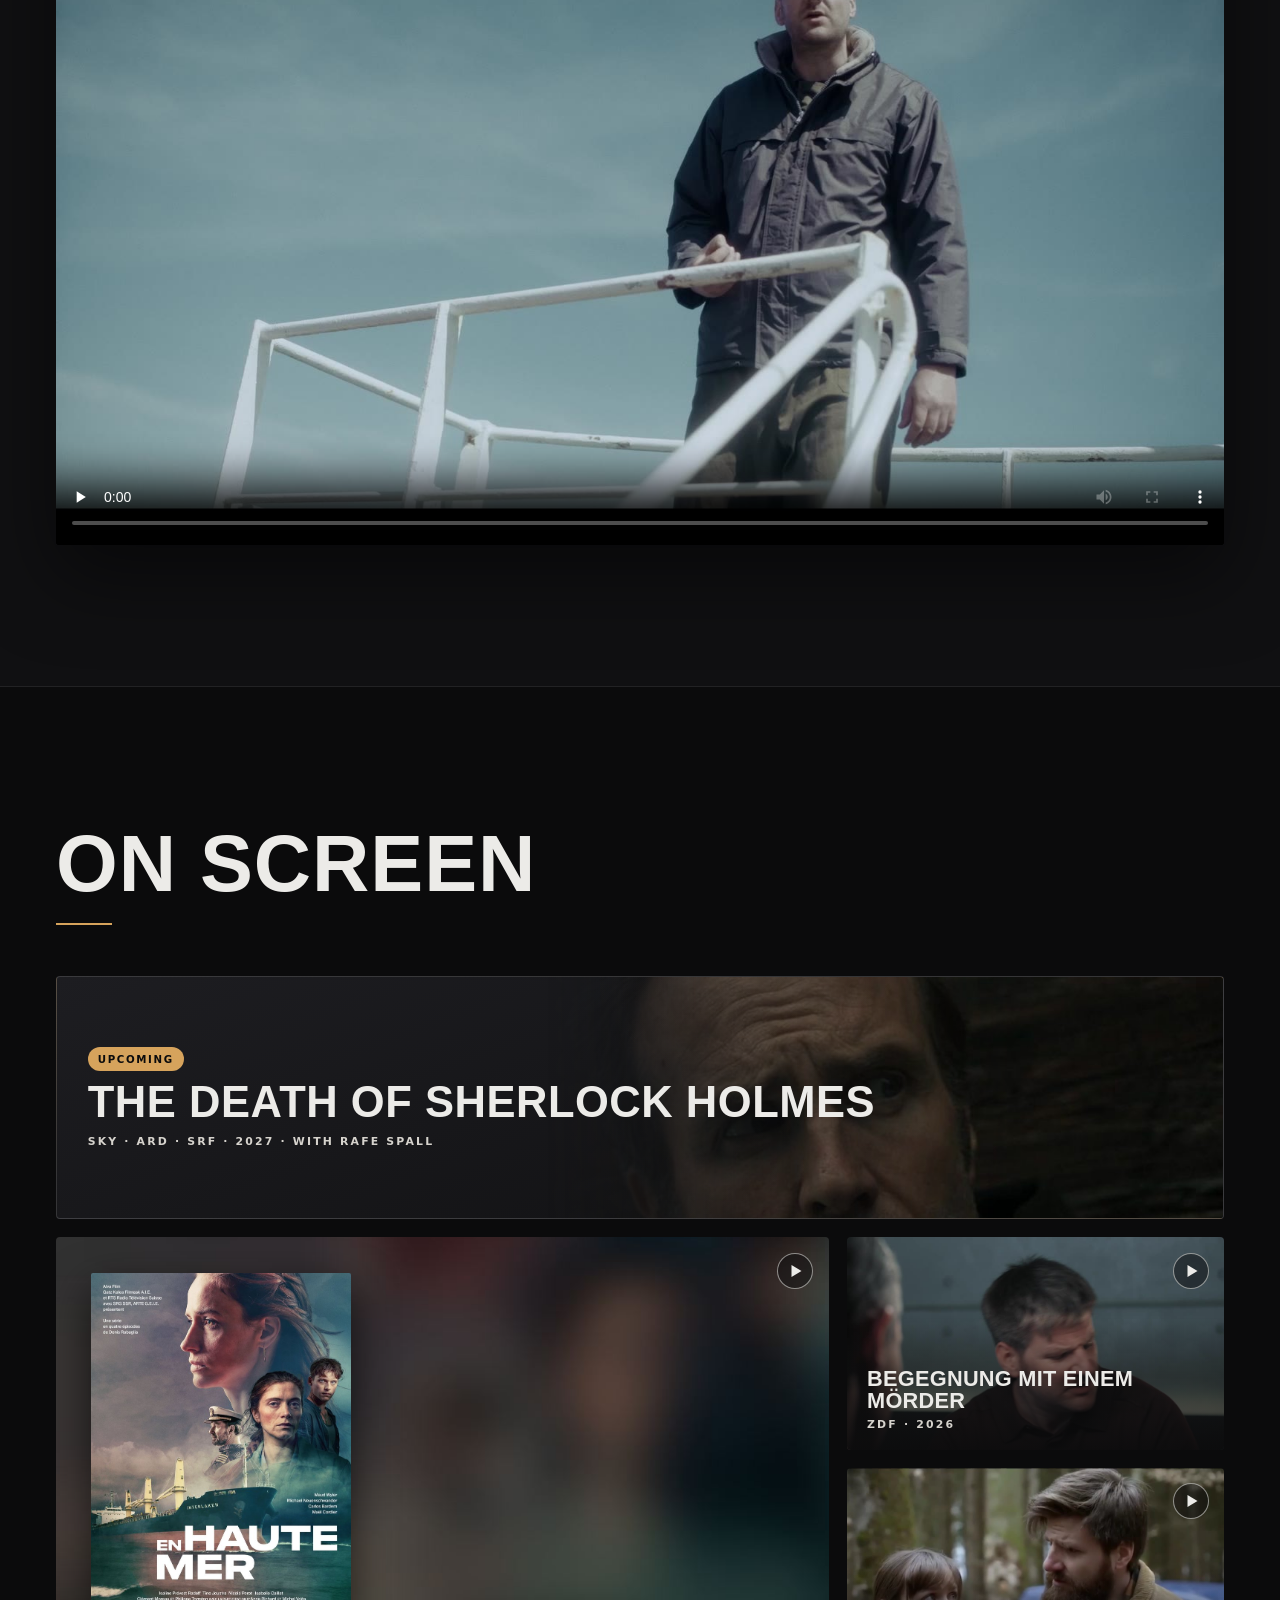
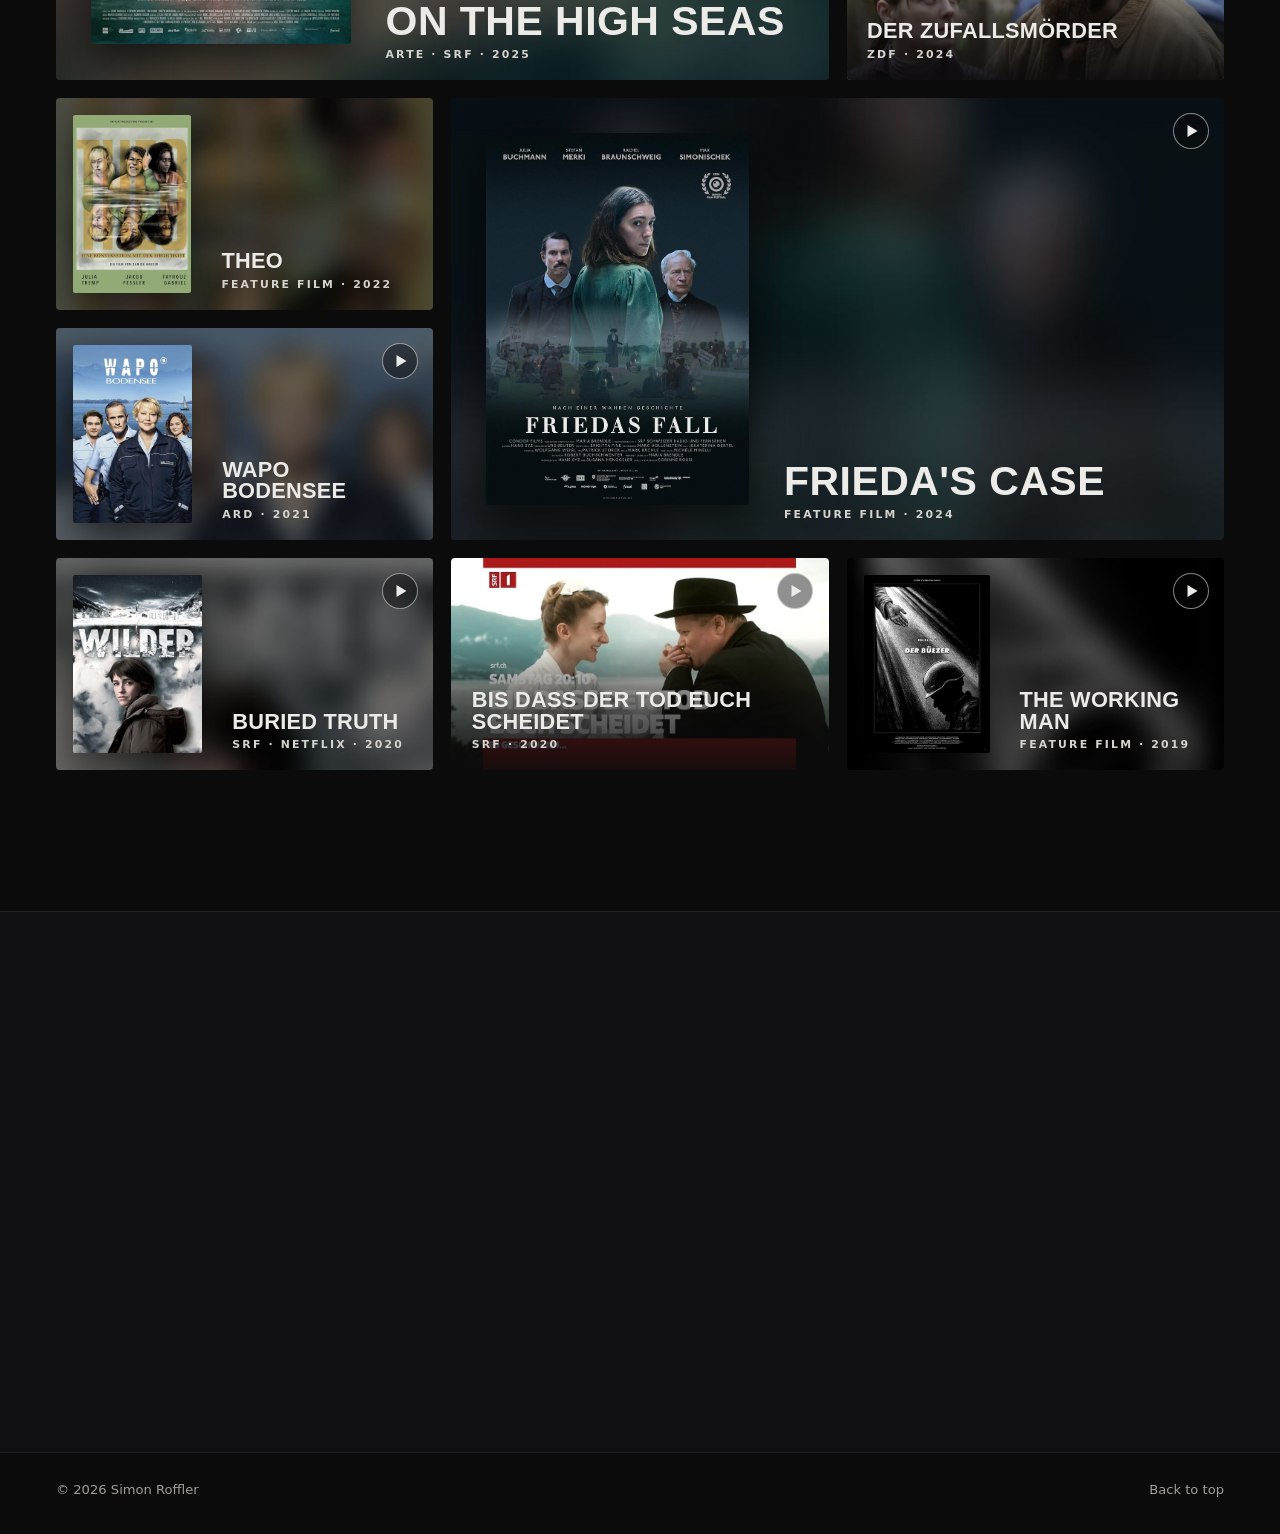
==== commit c09ec314: "Website 2026-11-18 21:54" ====
--- a/index.html
+++ b/index.html
@@ -151,7 +151,7 @@
 <div><dt>Based in</dt><dd>Zurich</dd></div>
 <div><dt>Work permits</dt><dd>Switzerland and EU</dd></div>
 <div><dt>Training</dt><dd>Bern University of the Arts (HKB); Giles Foreman Centre for Acting, London</dd></div>
-<div><dt>Skills</dt><dd>Boxing, strength training, stunt training, firearms workshop, drums</dd></div>
+<div><dt>Skills</dt><dd>Boxing, strength training, stunt training</dd></div>
     </dl>
     <div class="profiles reveal">
       <h3 class="h3">Profiles</h3>
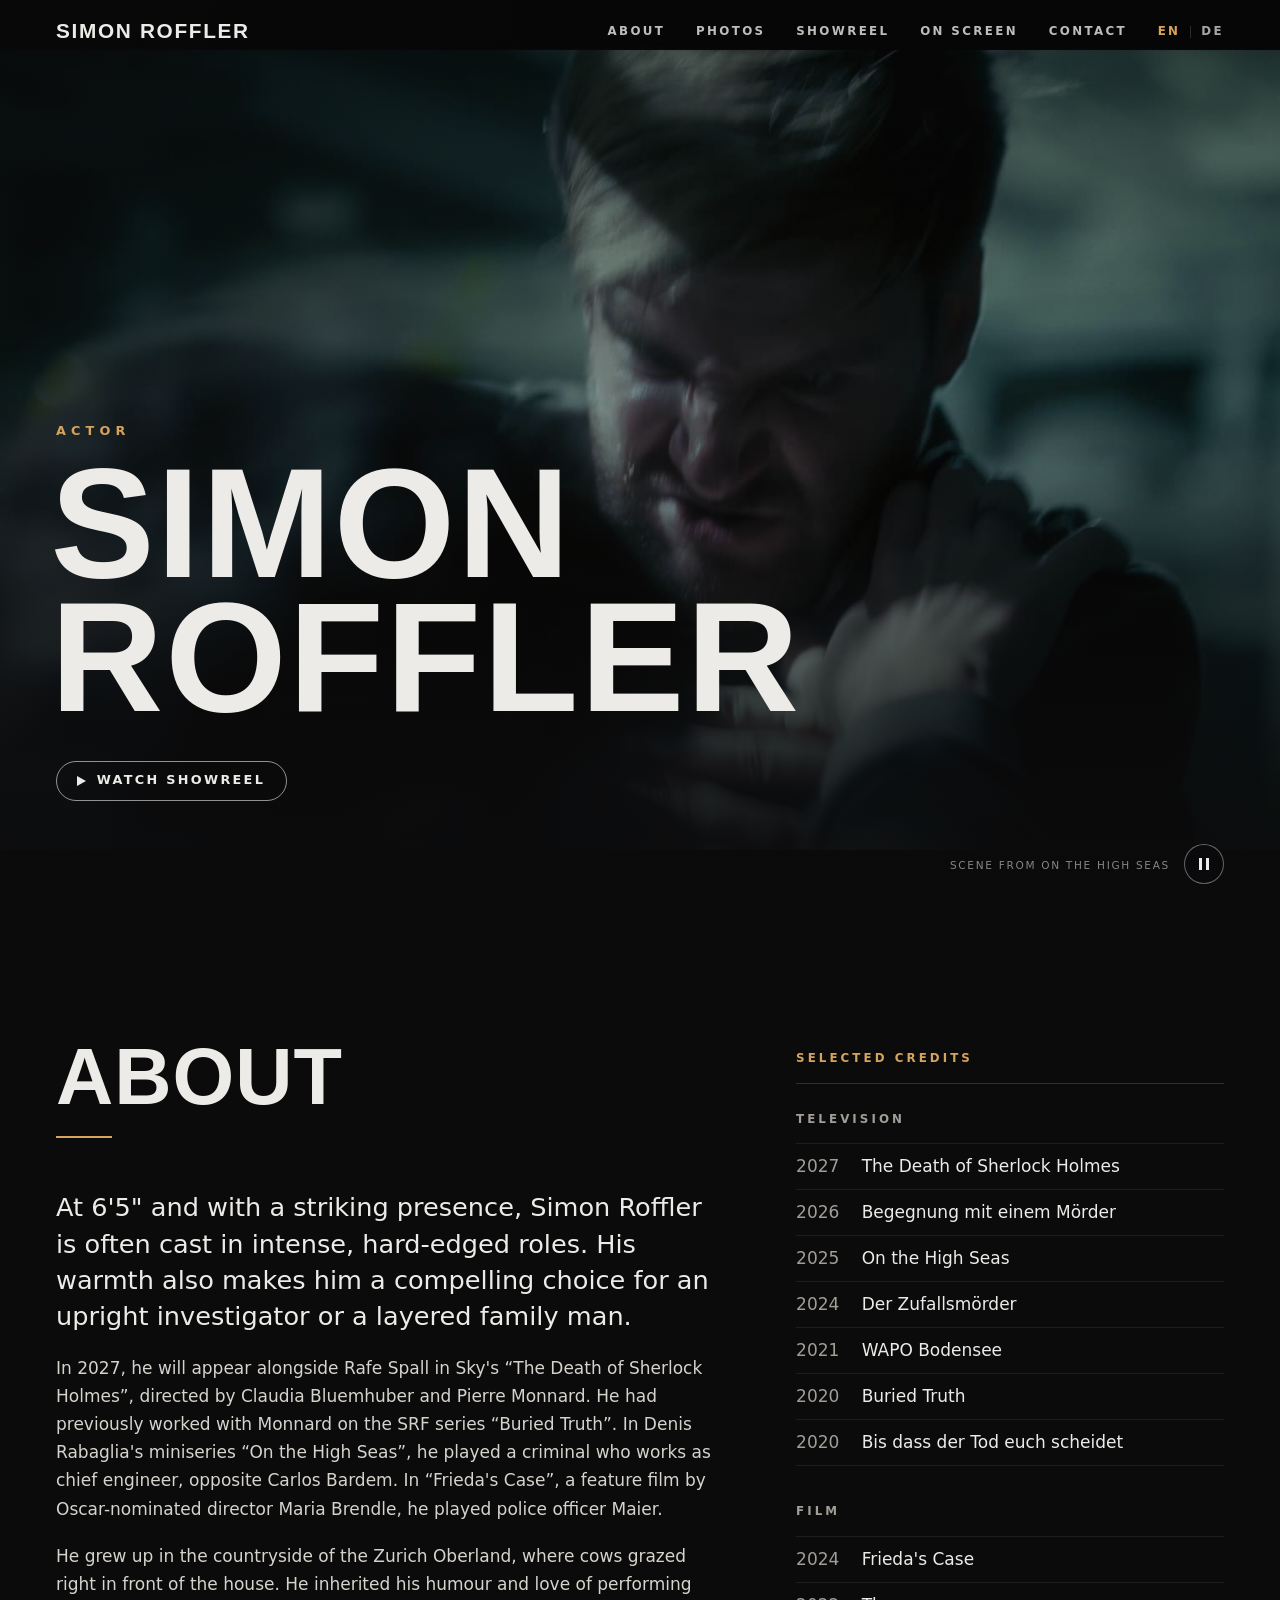
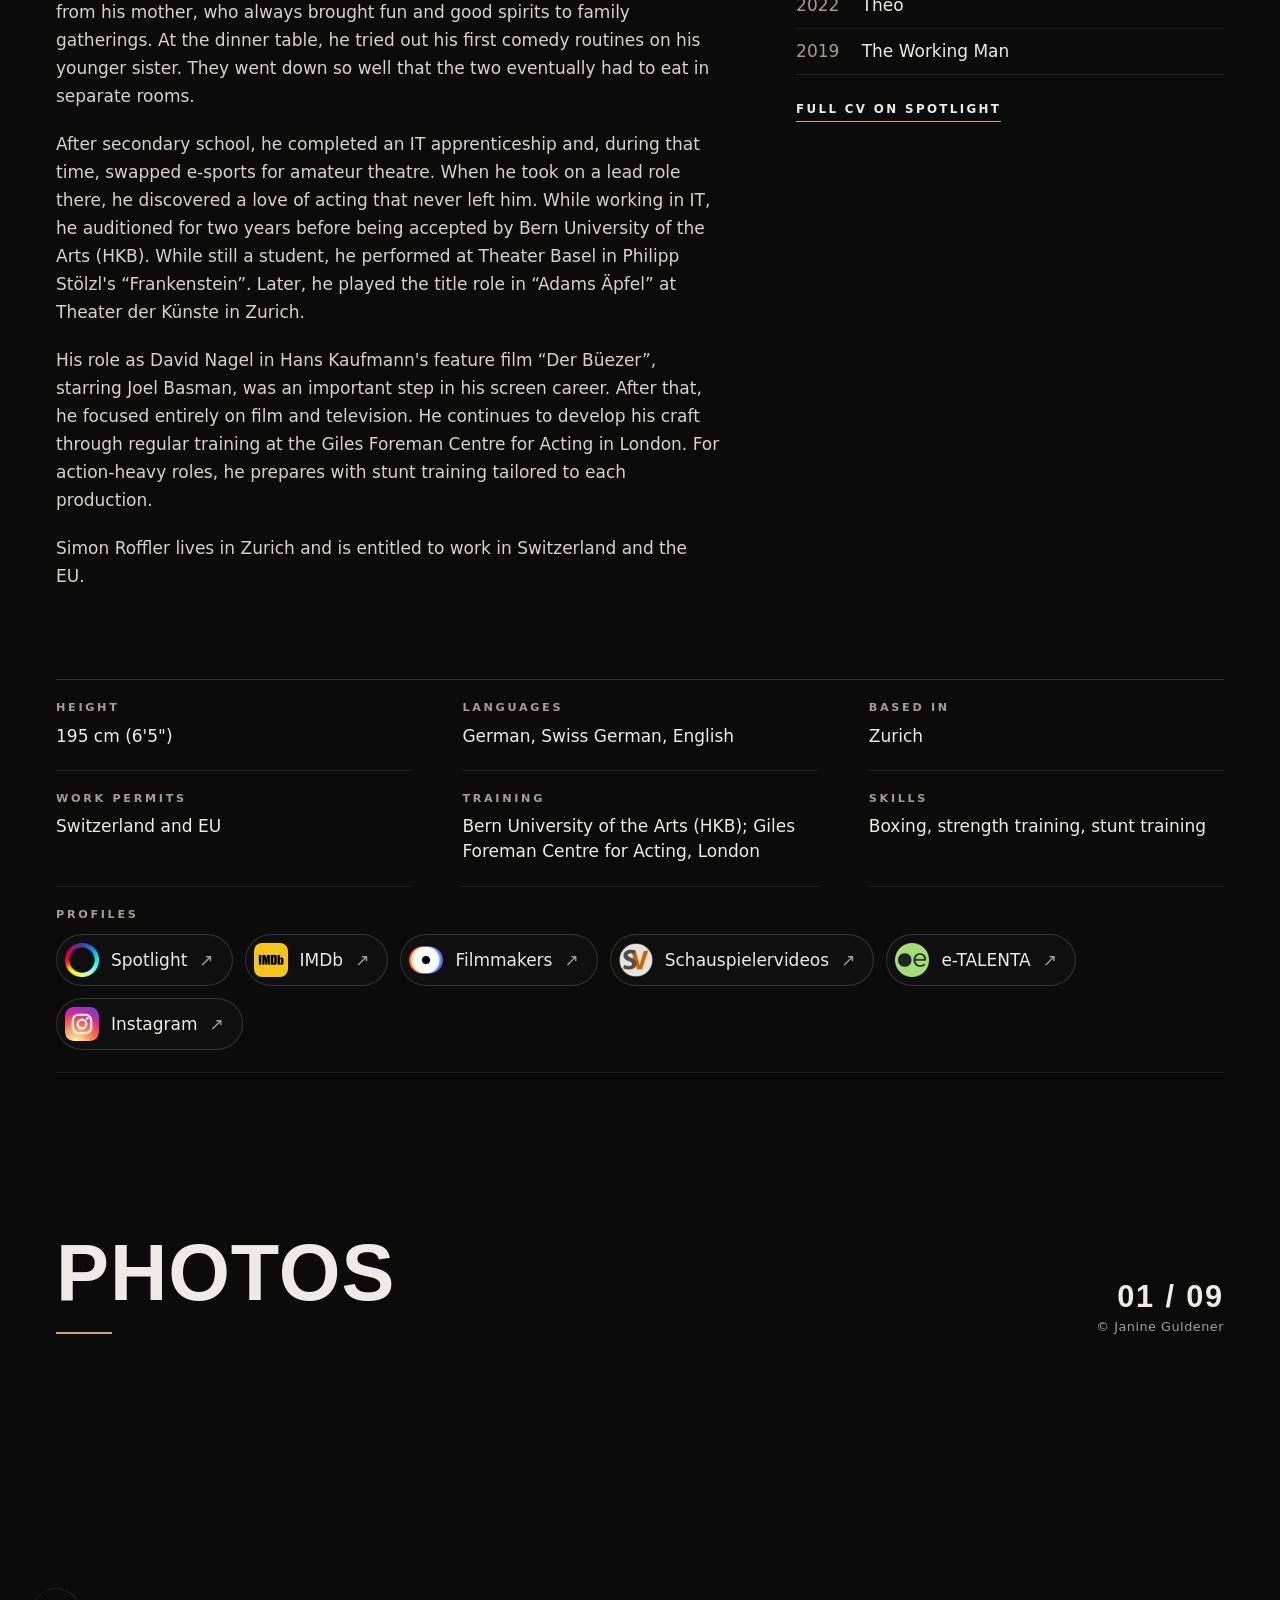
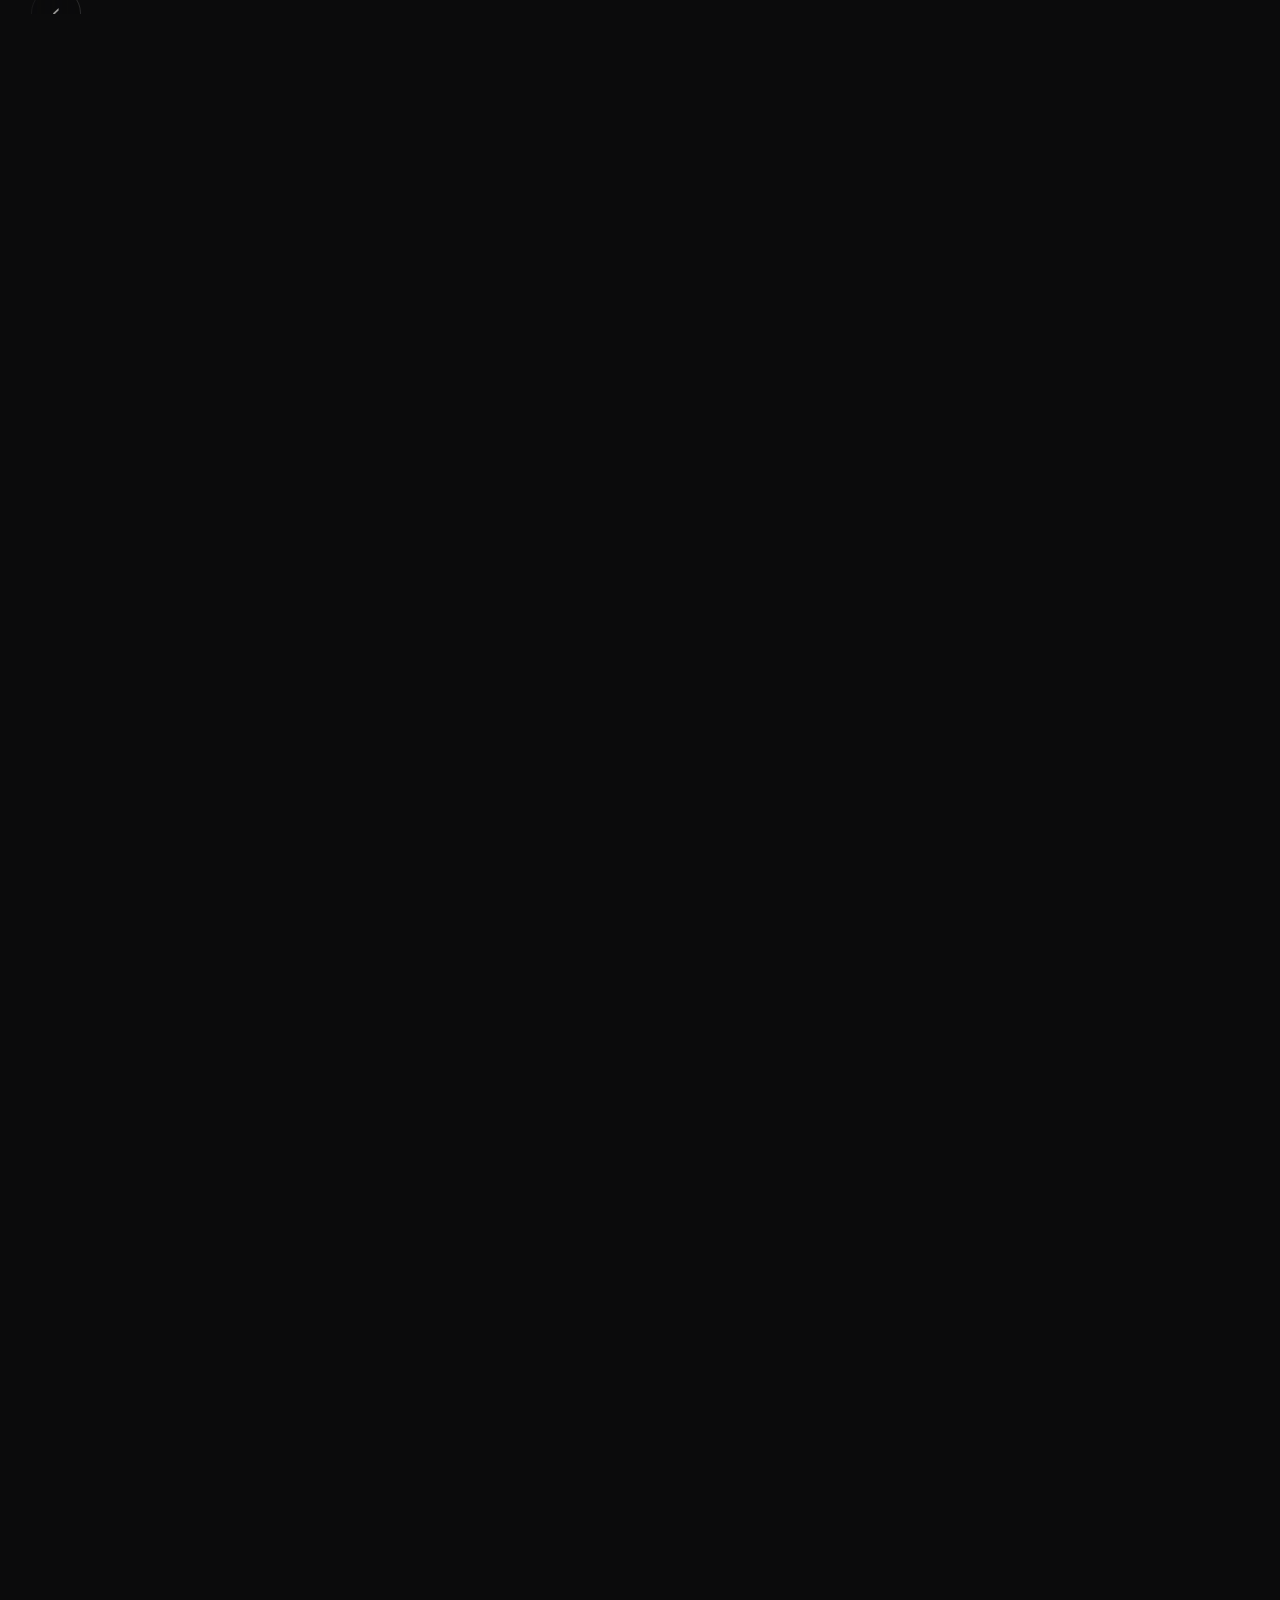
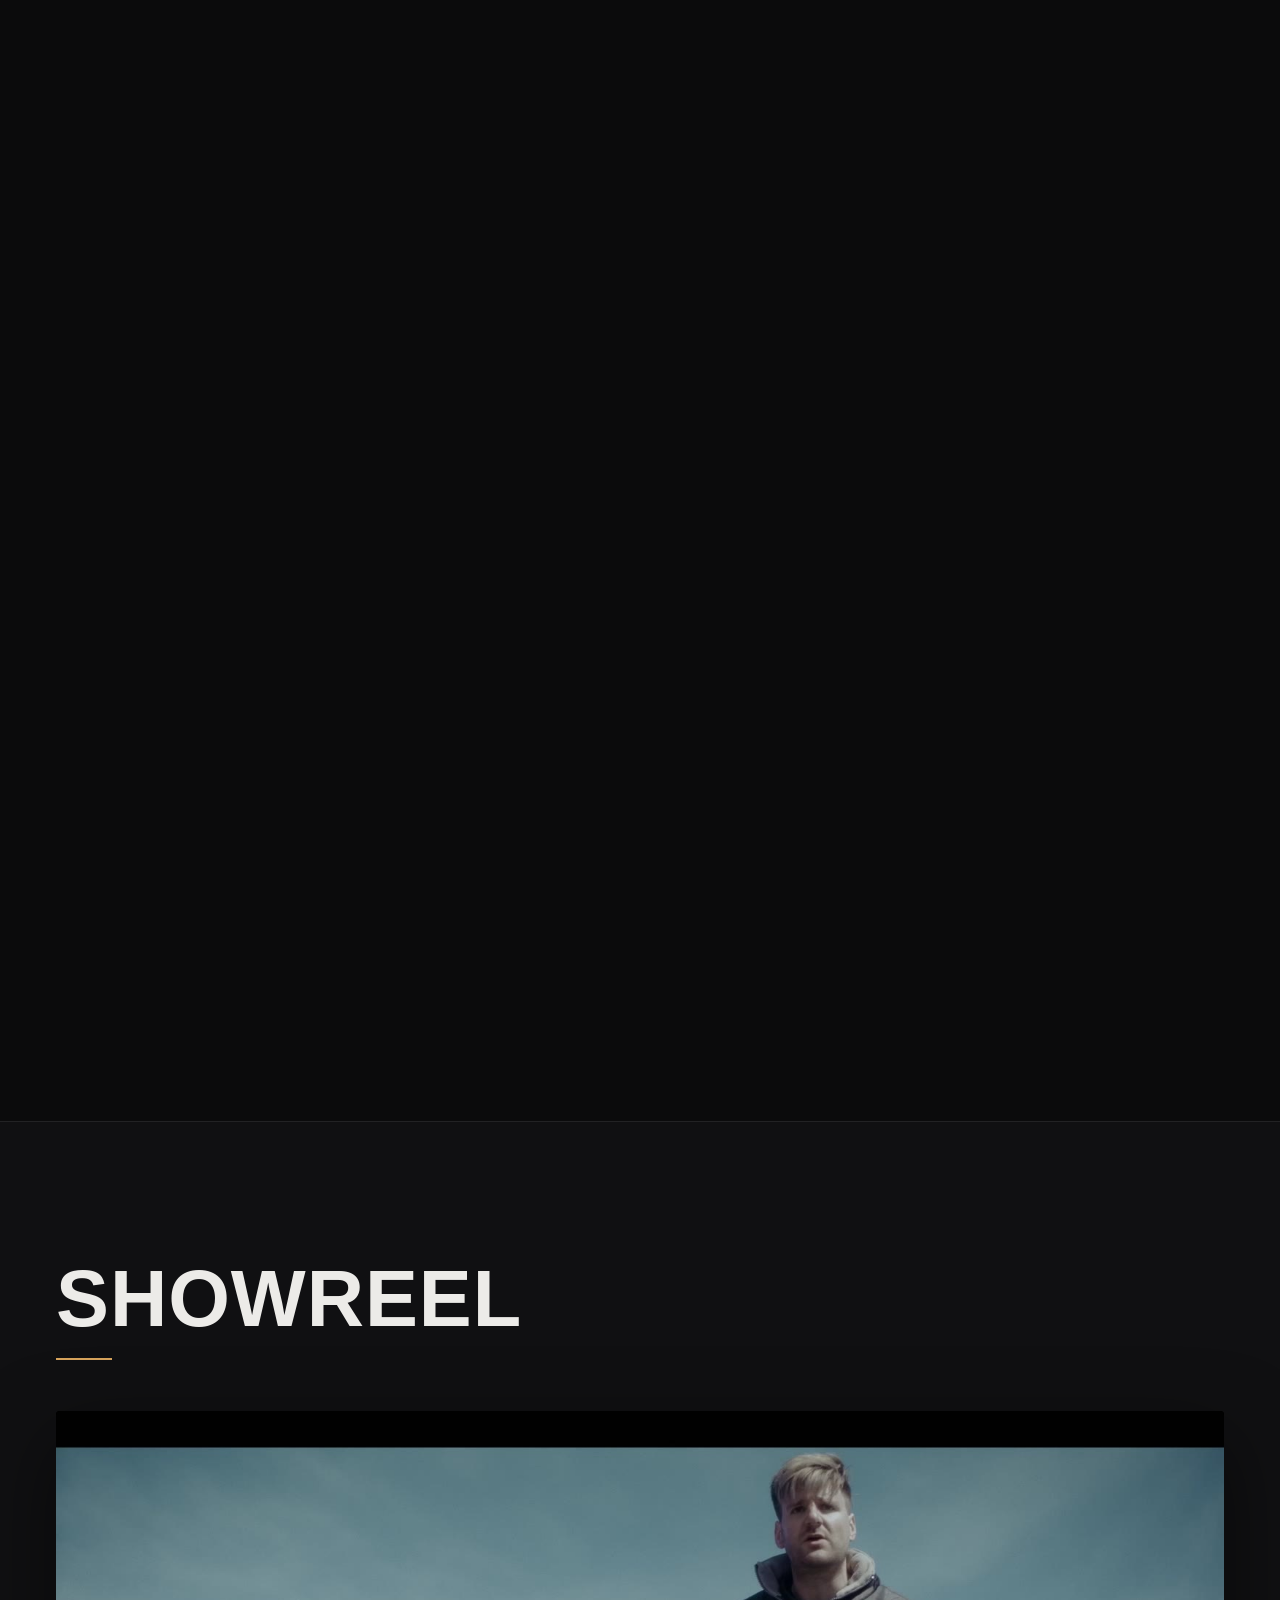
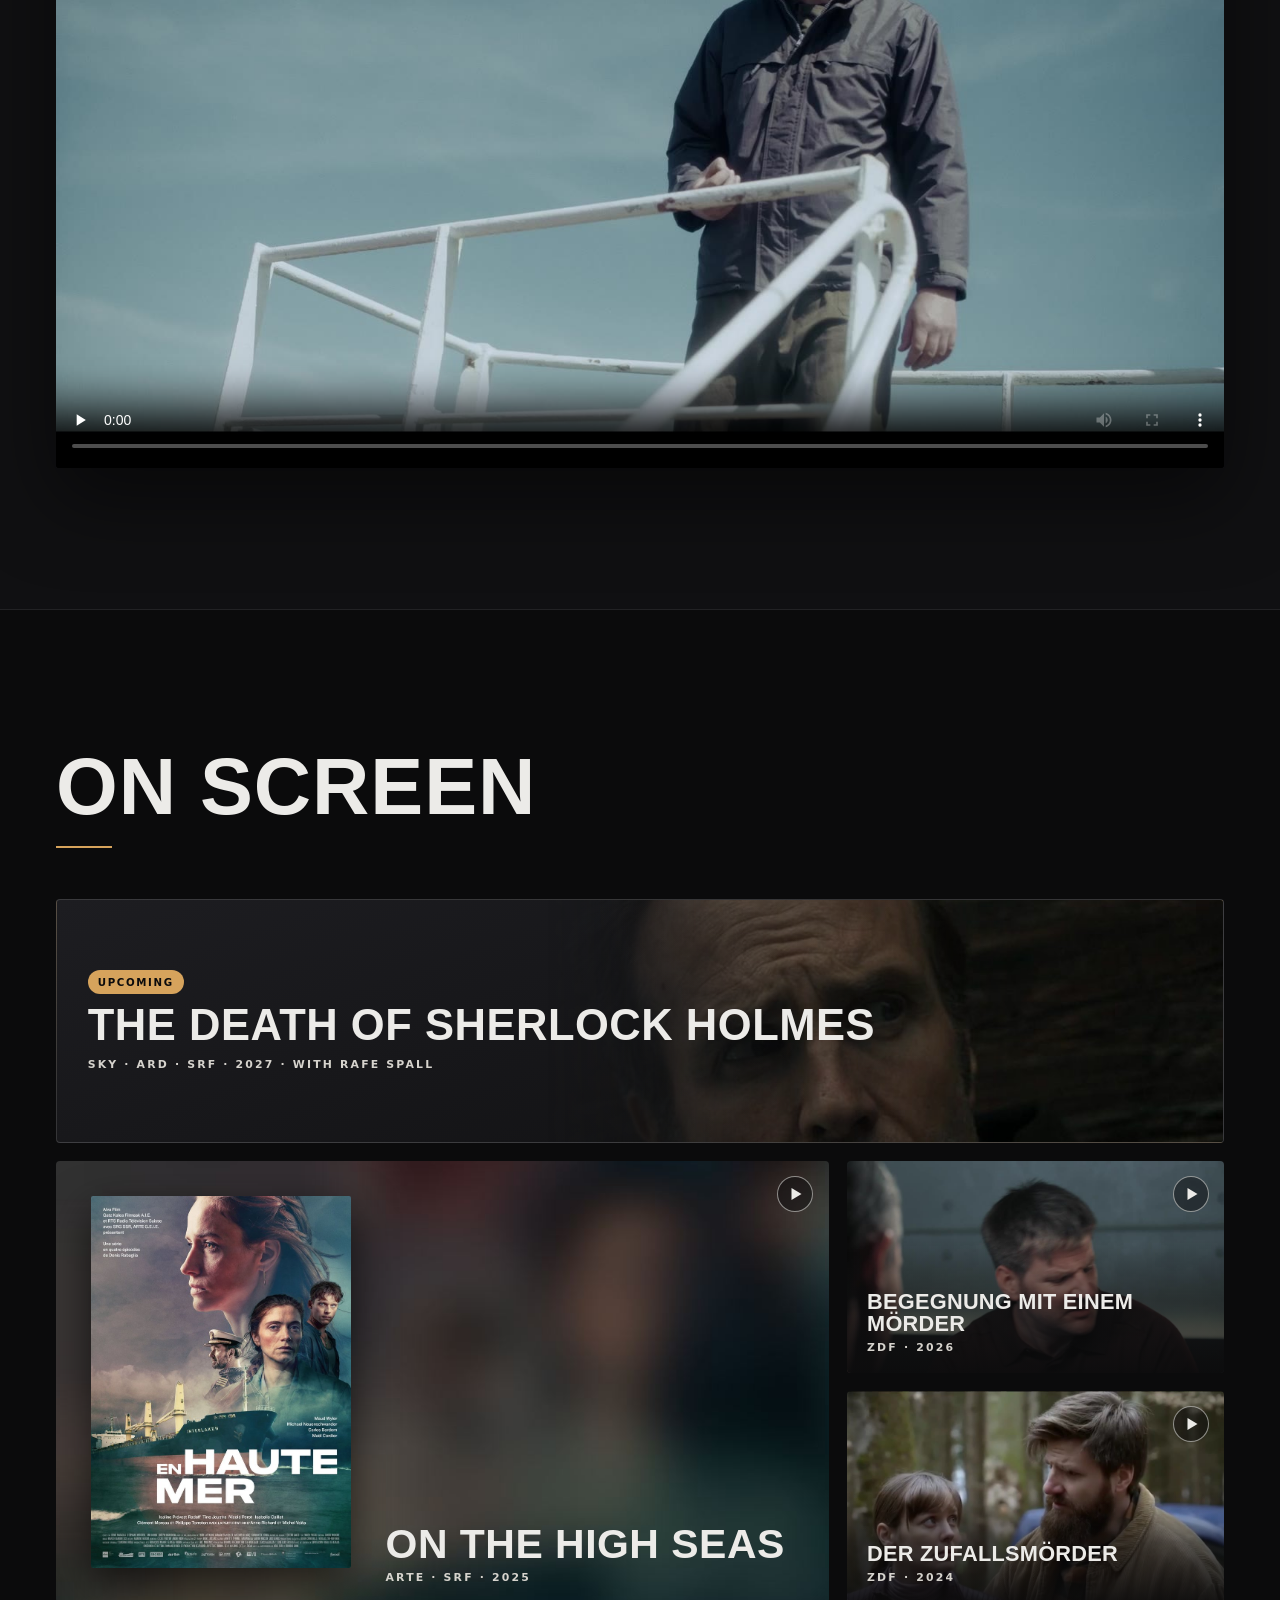
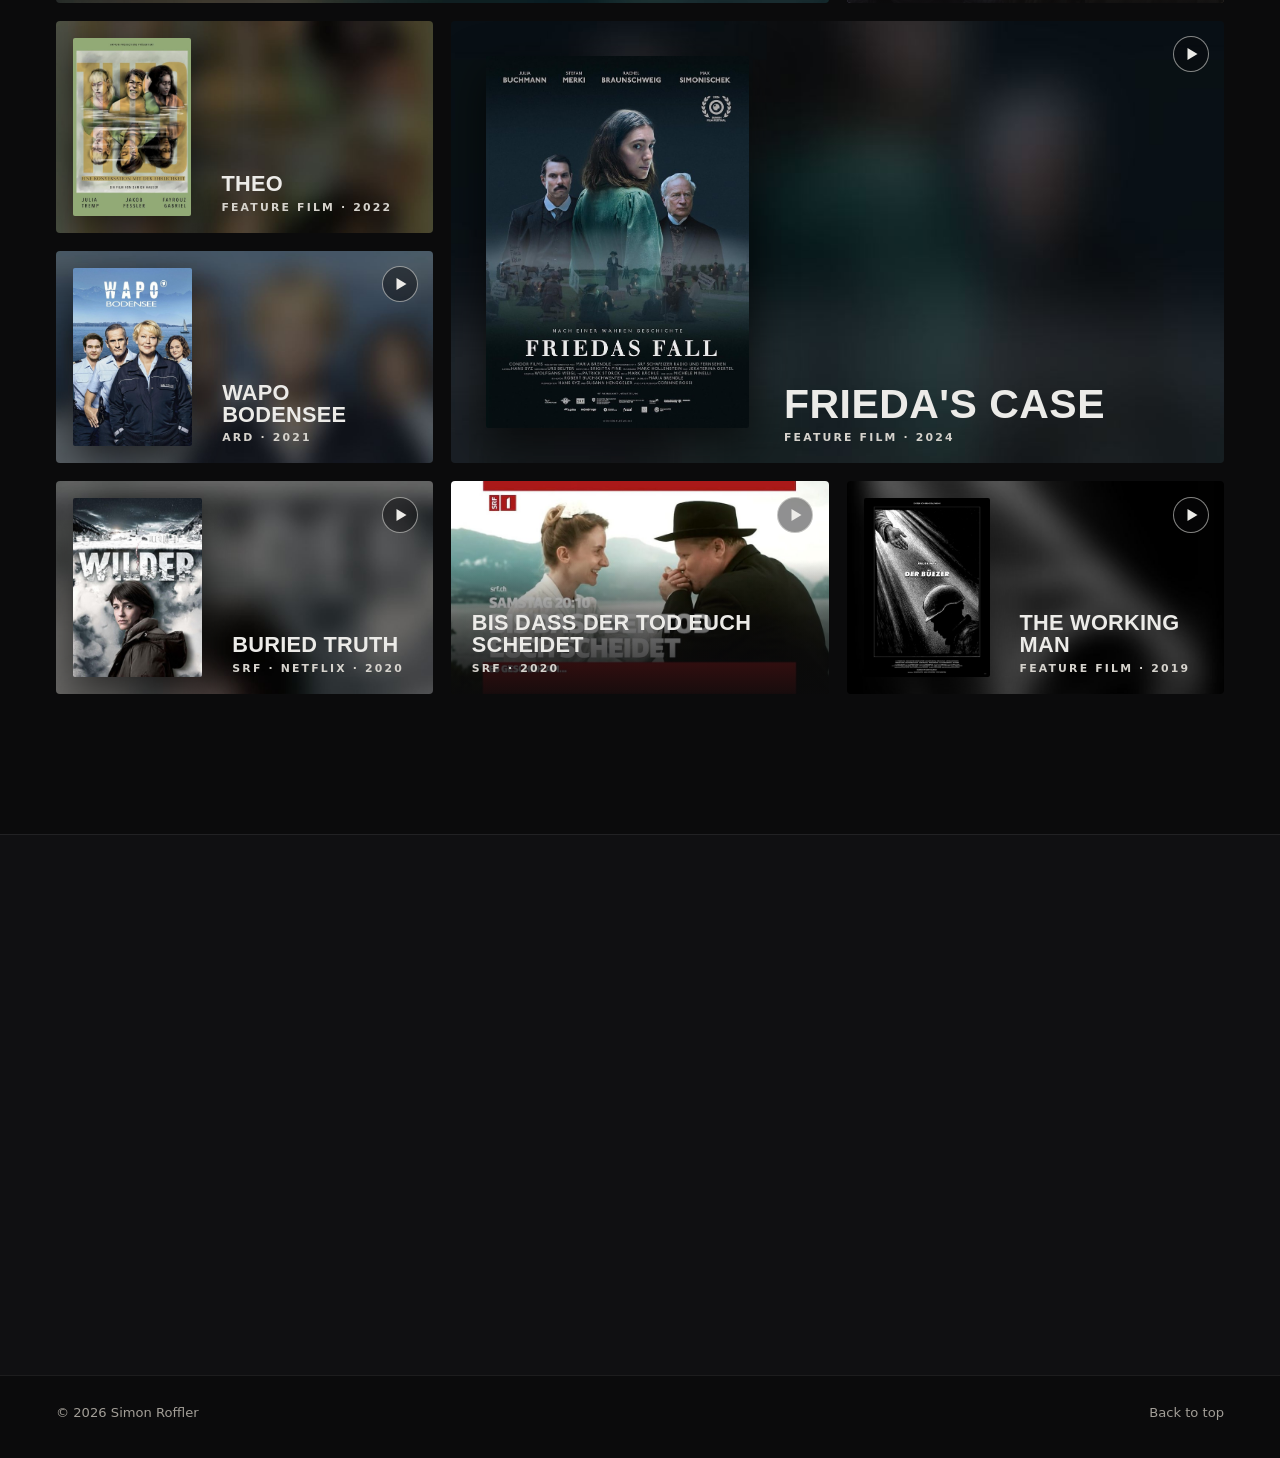
==== commit 59ed8d2e: "Website 2026-11-18 22:29" ====
--- a/index.html
+++ b/index.html
@@ -22,7 +22,7 @@
 <meta name="twitter:card" content="summary_large_image">
 <link rel="icon" href="data:image/svg+xml,%3Csvg xmlns='http://www.w3.org/2000/svg' viewBox='0 0 64 64'%3E%3Crect width='64' height='64' fill='%230b0b0c'/%3E%3Ctext x='32' y='43' font-family='Arial,sans-serif' font-size='28' font-weight='700' text-anchor='middle' fill='%23ecebe8'%3ESR%3C/text%3E%3C/svg%3E">
 <link rel="preload" as="image" href="media/hero-poster.jpg">
-<link rel="stylesheet" href="css/site.css?v=1794960012">
+<link rel="stylesheet" href="css/site.css?v=1795037294">
 <script>document.documentElement.className = 'js';</script>
 <script type="application/ld+json">{
  "@context": "https://schema.org",
@@ -313,6 +313,6 @@
   <button class="lightbox__btn lightbox__close" type="button" aria-label="Close">×</button>
 </dialog>
 
-<script src="js/site.js?v=1794960012" defer></script>
+<script src="js/site.js?v=1795037294" defer></script>
 </body>
 </html>
--- a/css/site.css
+++ b/css/site.css
@@ -1,500 +1,501 @@
-/* simonroffler.com – Gestaltung. Keine externen Schriften oder Dienste. */
-
-:root {
-  --bg: #0b0b0c;
-  --bg-2: #101012;
-  --panel: #161618;
-  --line: rgba(236, 235, 232, .16);
-  --line-2: rgba(236, 235, 232, .08);
-  --text: #ecebe8;
-  --soft: #d6d3cd;
-  --muted: #a29e97;
-  --accent: #d6a35c;
-  --accent-ink: #0b0b0c;
-  --display: "Bahnschrift", "DIN Condensed", "DIN Alternate", "Roboto Condensed", "sans-serif-condensed", "Arial Narrow", "Helvetica Neue", Arial, sans-serif;
-  --body: system-ui, -apple-system, "Segoe UI", Roboto, "Helvetica Neue", Arial, sans-serif;
-  --wrap: 1240px;
-  --pad: clamp(20px, 5vw, 56px);
-  --top-h: 64px;
-}
-
-*, *::before, *::after { box-sizing: border-box; }
-
-html { scroll-behavior: smooth; -webkit-text-size-adjust: 100%; }
-
-body {
-  margin: 0;
-  background: var(--bg);
-  color: var(--text);
-  font: 400 1.0625rem/1.65 var(--body);
-  -webkit-font-smoothing: antialiased;
-}
-
-img, video { display: block; max-width: 100%; }
-a { color: inherit; }
-h1, h2, h3, p, ul, dl, dd, figure { margin: 0; }
-ul { padding: 0; list-style: none; }
-button { font: inherit; color: inherit; }
-:focus-visible { outline: 2px solid var(--accent); outline-offset: 3px; }
-[id] { scroll-margin-top: calc(var(--top-h) + 8px); }
-
-.skip {
-  position: absolute; left: 12px; top: -60px; z-index: 100;
-  background: var(--text); color: var(--bg); padding: 10px 14px; border-radius: 4px;
-}
-.skip:focus { top: 12px; }
-
-.wrap { max-width: calc(var(--wrap) + 2 * var(--pad)); margin: 0 auto; padding: 0 var(--pad); }
-
-/* ---------- Kopfzeile ---------- */
-
-.top {
-  position: fixed; inset: 0 0 auto 0; z-index: 50; height: var(--top-h);
-  display: flex; align-items: center; gap: clamp(16px, 2.4vw, 34px);
-  padding: 0 var(--pad);
-  border-bottom: 1px solid transparent;
-  transition: background .3s, border-color .3s;
-}
-.top.is-solid {
-  background: rgba(11, 11, 12, .84);
-  -webkit-backdrop-filter: saturate(140%) blur(14px);
-  backdrop-filter: saturate(140%) blur(14px);
-  border-bottom-color: var(--line-2);
-}
-.top__name {
-  font-family: var(--display); font-stretch: 75%; font-weight: 700;
-  font-size: 1.3rem; letter-spacing: .08em; text-transform: uppercase; text-decoration: none;
-  margin-right: auto;
-}
-.js .top__name { opacity: 0; transform: translateY(-6px); pointer-events: none; transition: opacity .3s, transform .3s; }
-.js .top.is-solid .top__name { opacity: 1; transform: none; pointer-events: auto; }
-
-.top__nav { display: flex; gap: clamp(16px, 2.4vw, 34px); }
-.top__nav a, .top__lang a, .top__lang span, .top__menu {
-  font: 600 .74rem/1 var(--body); letter-spacing: .2em; text-transform: uppercase; text-decoration: none;
-}
-.top__nav a { padding: 10px 0; opacity: .8; transition: opacity .2s, color .2s; }
-.top__nav a:hover { opacity: 1; }
-.top__nav a.is-current { opacity: 1; color: var(--accent); }
-
-.top__lang, .menu__lang { display: flex; align-items: center; gap: 10px; }
-.top__lang a, .menu__lang a { opacity: .7; padding: 10px 0; }
-.top__lang a:hover, .menu__lang a:hover { opacity: 1; }
-.top__lang [aria-current], .menu__lang [aria-current] { color: var(--accent); }
-.top__lang i, .menu__lang i { width: 1px; height: 12px; background: var(--line); }
-
-.top__menu {
-  display: none; background: none; border: 1px solid rgba(236, 235, 232, .45); border-radius: 999px;
-  padding: 10px 16px; cursor: pointer;
-}
-
-.menu {
-  position: fixed; inset: 0; z-index: 60; background: rgba(11, 11, 12, .98);
-  display: flex; flex-direction: column; justify-content: center; gap: 28px; padding: var(--pad);
-}
-.menu[hidden] { display: none; }
-.menu nav { display: grid; gap: 4px; }
-.menu nav a {
-  font-family: var(--display); font-stretch: 75%; font-weight: 700; text-transform: uppercase;
-  font-size: clamp(2.6rem, 12vw, 4.2rem); line-height: 1.08; text-decoration: none;
-}
-.menu__close {
-  position: absolute; top: 12px; right: var(--pad);
-  font: 600 .74rem/1 var(--body); letter-spacing: .2em; text-transform: uppercase;
-  background: none; border: 1px solid rgba(236, 235, 232, .45); border-radius: 999px; padding: 10px 16px; cursor: pointer;
-}
-.menu__lang a, .menu__lang span { font: 600 .9rem/1 var(--body); letter-spacing: .2em; text-decoration: none; }
-
-@media (max-width: 860px) {
-  .top__nav, .top__lang { display: none; }
-  .top__menu { display: inline-flex; margin-left: auto; }
-  .top__name { margin-right: 0; }
-}
-
-/* ---------- Einstieg ---------- */
-
-.hero {
-  position: relative; min-height: 100vh; min-height: 100svh;
-  display: flex; align-items: flex-end; overflow: hidden; background: #000;
-}
-.hero__media { position: absolute; inset: 0; }
-.hero__video { width: 100%; height: 100%; object-fit: cover; object-position: 58% 50%; }
-.hero__shade {
-  position: absolute; inset: 0;
-  background:
-    linear-gradient(to top, rgba(11, 11, 12, 1) 0%, rgba(11, 11, 12, .78) 20%, rgba(11, 11, 12, .2) 56%, rgba(11, 11, 12, .5) 100%),
-    linear-gradient(to right, rgba(11, 11, 12, .5), rgba(11, 11, 12, 0) 62%);
-}
-.hero__inner {
-  position: relative; width: 100%; max-width: 1560px; margin: 0 auto;
-  padding: 0 var(--pad) clamp(64px, 11vh, 120px);
-}
-.hero__role {
-  font: 600 .8rem/1 var(--body); letter-spacing: .4em; text-transform: uppercase; color: var(--accent);
-  margin-bottom: clamp(12px, 2vh, 20px);
-}
-.hero__name {
-  font-family: var(--display); font-stretch: 75%; font-weight: 700; text-transform: uppercase;
-  font-size: min(12.2vw, 13rem); line-height: .86; letter-spacing: .012em; margin-left: -.035em;
-}
-.hero__actions { margin-top: clamp(22px, 4vh, 40px); display: flex; flex-wrap: wrap; gap: 14px; }
-
-.btn {
-  display: inline-flex; align-items: center; gap: .8em; padding: 1em 1.6em;
-  border: 1px solid rgba(236, 235, 232, .6); border-radius: 999px;
-  font: 600 .8rem/1 var(--body); letter-spacing: .18em; text-transform: uppercase; text-decoration: none;
-  transition: background .25s, color .25s, border-color .25s;
-}
-.btn:hover { background: var(--text); color: var(--bg); border-color: var(--text); }
-.btn__icon { width: 0; height: 0; border-style: solid; border-width: .42em 0 .42em .72em; border-color: transparent transparent transparent currentColor; }
-
-.hero__source {
-  position: absolute; right: calc(var(--pad) + 54px); bottom: 27px;
-  font: 500 .66rem/1.3 var(--body); letter-spacing: .16em; text-transform: uppercase; color: rgba(236, 235, 232, .55);
-}
-.hero__toggle {
-  position: absolute; right: var(--pad); bottom: 16px; width: 40px; height: 40px; border-radius: 50%;
-  border: 1px solid rgba(236, 235, 232, .4); background: rgba(11, 11, 12, .35); cursor: pointer;
-  display: grid; place-items: center; transition: border-color .2s, background .2s;
-}
-.hero__toggle:hover { border-color: var(--text); background: rgba(11, 11, 12, .6); }
-.hero__toggle::before { content: ""; width: 10px; height: 12px; border-left: 3px solid var(--text); border-right: 3px solid var(--text); }
-.hero__toggle.is-paused::before { width: 0; height: 0; border-style: solid; border-width: 7px 0 7px 11px; border-color: transparent transparent transparent var(--text); margin-left: 3px; }
-
-@media (max-width: 899px) {
-  .hero__name { font-size: min(23vw, 21vh); }
-  .hero__name span { display: block; }
-}
-@media (max-width: 640px) {
-  .hero__inner { padding-bottom: 92px; }
-  .hero__source { left: var(--pad); right: calc(var(--pad) + 54px); bottom: 28px; }
-}
-
-/* ---------- Abschnitte ---------- */
-
-.section { padding: clamp(72px, 11vw, 150px) 0; }
-
-.h2 {
-  font-family: var(--display); font-stretch: 75%; font-weight: 700; text-transform: uppercase;
-  font-size: clamp(2.6rem, 6.2vw, 5.2rem); line-height: .9; letter-spacing: .012em;
-  margin-bottom: clamp(28px, 4vw, 56px);
-}
-.h2::after { content: ""; display: block; width: 56px; height: 2px; background: var(--accent); margin-top: clamp(16px, 2vw, 24px); }
-
-.h3 { font: 600 .74rem/1 var(--body); letter-spacing: .26em; text-transform: uppercase; color: var(--muted); margin-bottom: 18px; }
-
-.js .reveal { opacity: 0; transform: translateY(22px); transition: opacity .8s ease, transform .8s ease; }
-.js .reveal.is-in { opacity: 1; transform: none; }
-
-/* ---------- Zur Person ---------- */
-
-.about__grid {
-  display: grid; grid-template-columns: minmax(0, 1.55fr) minmax(0, 1fr);
-  gap: clamp(36px, 6vw, 104px); align-items: start;
-}
-.bio p { max-width: 64ch; color: var(--soft); }
-.bio p + p { margin-top: 1.15em; }
-.bio .bio__lead { font-size: clamp(1.28rem, 2vw, 1.65rem); line-height: 1.42; font-weight: 500; color: var(--text); max-width: 46ch; }
-.bio__leer { color: var(--muted); font-style: italic; border: 1px dashed var(--line); border-radius: 6px; padding: 22px 24px; max-width: 46ch; }
-
-.about__cv { padding-top: clamp(0px, 1vw, 12px); }
-/* Die Bio ist länger als der CV: der CV bleibt beim Lesen stehen. */
-@media (min-width: 861px) { .about__cv { position: sticky; top: calc(var(--top-h) + 24px); } }
-.cv__head {
-  font: 600 .74rem/1 var(--body); letter-spacing: .26em; text-transform: uppercase; color: var(--accent);
-  padding-bottom: 18px; margin-bottom: 30px; border-bottom: 1px solid var(--line);
-}
-.cv + .cv { margin-top: 40px; }
-.cv__list li {
-  display: grid; grid-template-columns: 4.4ch 1fr; gap: 18px; padding: 11px 0;
-  border-top: 1px solid var(--line-2); line-height: 1.35;
-}
-.cv__list li:last-child { border-bottom: 1px solid var(--line-2); }
-.cv__year { color: var(--muted); font-variant-numeric: tabular-nums; }
-.cv__more { display: inline-block; margin-top: 26px; }
-
-.textlink {
-  font: 600 .74rem/1.4 var(--body); letter-spacing: .2em; text-transform: uppercase; text-decoration: none;
-  border-bottom: 1px solid var(--accent); padding-bottom: 4px; transition: color .2s;
-}
-.textlink:hover { color: var(--accent); }
-
-.facts {
-  display: grid; grid-template-columns: repeat(3, minmax(0, 1fr)); gap: 0 clamp(24px, 4vw, 56px);
-  margin-top: clamp(48px, 7vw, 96px); border-top: 1px solid var(--line);
-}
-.facts div { padding: 22px 0; border-bottom: 1px solid var(--line-2); }
-.facts dt { font: 600 .7rem/1 var(--body); letter-spacing: .24em; text-transform: uppercase; color: var(--muted); margin-bottom: 10px; }
-.facts dd { line-height: 1.45; }
-
-/* Profile: unter den Fakten, als Reihe von Links */
-.profiles {
-  display: flex; flex-wrap: wrap; align-items: baseline; gap: 14px clamp(24px, 4vw, 56px);
-  padding: 22px 0; border-bottom: 1px solid var(--line-2);
-}
-.profiles .h3 { margin: 0; font: 600 .7rem/1 var(--body); letter-spacing: .24em; text-transform: uppercase; color: var(--muted); }
-.profiles__list { display: flex; flex-wrap: wrap; gap: 12px; }
-.profiles__list a {
-  display: flex; align-items: center; gap: 12px; padding: 8px 18px 8px 8px; white-space: nowrap;
-  border: 1px solid var(--line); border-radius: 999px; text-decoration: none; background: rgba(255, 255, 255, .02);
-  transition: color .2s, border-color .2s, background .2s, transform .2s;
-}
-.profiles__logo { width: 34px; height: 34px; border-radius: 8px; object-fit: contain; flex: none; }
-.profiles__list a::after { content: "↗"; color: var(--muted); transition: color .2s, transform .2s; }
-.profiles__list a:hover { color: var(--accent); border-color: var(--accent); background: rgba(214, 163, 92, .06); }
-.profiles__list a:hover::after { color: var(--accent); transform: translate(2px, -2px); }
-@media (max-width: 520px) {
-  .profiles__list { display: grid; grid-template-columns: repeat(2, minmax(0, 1fr)); width: 100%; gap: 10px; }
-  .profiles__list li { min-width: 0; }
-  .profiles__list a { padding: 6px 10px 6px 6px; gap: 8px; font-size: .86rem; min-width: 0; }
-  .profiles__logo { width: 30px; height: 30px; }
-  .profiles__list a span { min-width: 0; white-space: normal; line-height: 1.2; hyphens: manual; }
-  .profiles__list a::after { margin-left: auto; }
-}
-
-@media (max-width: 860px) {
-  .about__grid { grid-template-columns: 1fr; }
-  .facts { grid-template-columns: 1fr 1fr; }
-}
-@media (max-width: 520px) { .facts { grid-template-columns: 1fr; } }
-
-/* ---------- Showreel ---------- */
-
-.reel { background: var(--bg-2); border-top: 1px solid var(--line-2); border-bottom: 1px solid var(--line-2); }
-.reel__player {
-  aspect-ratio: 16 / 9; width: 100%; max-width: max(320px, calc((100vh - 150px) * 16 / 9)); margin: 0 auto;
-  background: #000; border-radius: 4px; overflow: hidden; box-shadow: 0 30px 80px rgba(0, 0, 0, .5);
-}
-.reel__player video { width: 100%; height: 100%; object-fit: contain; background: #000; }
-
-/* ---------- Fotos ---------- */
-/* Zwei Varianten (inhalt.json, fotos_modus):
-   «fokus»    – der Streifen folgt dem Scrollen, das Foto in der Mitte ist scharf und farbig,
-                die anderen leicht unscharf (wie eine Schärfeverlagerung der Kamera);
-   «laufband» – der Streifen läuft langsam von selbst durch. */
-
-.photos { overflow: hidden; }
-.photos__head { display: flex; align-items: flex-end; justify-content: space-between; gap: 16px; }
-.photos__now {
-  display: flex; flex-direction: column; align-items: flex-end; gap: 6px; min-height: 3.2em;
-  margin-bottom: clamp(28px, 4vw, 56px); font: 500 .8rem/1.2 var(--body); color: var(--muted); letter-spacing: .04em;
-}
-.photos__count {
-  font-family: var(--display); font-stretch: 75%; font-weight: 700; letter-spacing: .06em;
-  font-size: clamp(1.5rem, 2.4vw, 2.2rem); line-height: 1; color: var(--text); font-variant-numeric: tabular-nums;
-}
-.photos__now { visibility: hidden; }
-.photos.has-now .photos__now { visibility: visible; }
-
-.strip { position: relative; }
-.strip__track {
-  position: relative; display: flex; gap: clamp(8px, 1vw, 14px); overflow-x: auto; overscroll-behavior-x: contain;
-  padding: 0 var(--pad); scrollbar-width: none;
-  -webkit-mask-image: linear-gradient(90deg, transparent 0, #000 var(--pad), #000 calc(100% - var(--pad)), transparent 100%);
-  mask-image: linear-gradient(90deg, transparent 0, #000 var(--pad), #000 calc(100% - var(--pad)), transparent 100%);
-}
-.strip__track::-webkit-scrollbar { display: none; }
-.strip__track li { flex: none; --d: 0; }
-.strip__item {
-  display: block; position: relative; height: clamp(300px, 64vh, 660px); overflow: hidden;
-  border-radius: 3px; background: #151517; cursor: zoom-in;
-}
-.strip__item img {
-  height: 100%; width: auto; max-width: none; object-fit: cover;
-  transition: transform .7s cubic-bezier(.2, .7, .2, 1);
-  -webkit-user-drag: none; user-select: none;
-}
-.strip__item:hover img { transform: scale(1.035); }
-.strip__btn {
-  position: absolute; top: 50%; transform: translateY(-50%); width: 50px; height: 50px; border-radius: 50%;
-  border: 1px solid var(--line); background: rgba(11, 11, 12, .6); font-size: 1.5rem; line-height: 1; cursor: pointer;
-  display: grid; place-items: center; transition: border-color .2s, background .2s, opacity .2s; z-index: 2;
-}
-.strip__btn:hover { border-color: var(--text); background: rgba(11, 11, 12, .9); }
-.strip__prev { left: max(10px, calc(var(--pad) - 25px)); }
-.strip__next { right: max(10px, calc(var(--pad) - 25px)); }
-.strip__credit { margin-top: 18px; font-size: .8rem; color: var(--muted); letter-spacing: .04em; }
-
-/* Laufband */
-.strip[data-mode="laufband"] .strip__track { cursor: grab; }
-.strip[data-mode="laufband"] .strip__track.is-dragging { cursor: grabbing; }
-
-/* Schärfeverlagerung */
-.js .strip[data-mode="fokus"] .strip__track { scroll-snap-type: x mandatory; -webkit-mask-image: none; mask-image: none; }
-.js .strip[data-mode="fokus"] .strip__track li { scroll-snap-align: center; }
-.js .strip[data-mode="fokus"] .strip__item { transform: scale(calc(1 - var(--d) * .08)); transform-origin: 50% 50%; }
-.js .strip[data-mode="fokus"] .strip__item img {
-  filter: grayscale(calc(var(--d) * .9)) brightness(calc(1 - var(--d) * .5)) blur(calc(var(--d) * 2.6px));
-}
-.js .strip[data-mode="fokus"] li.is-sharp .strip__item { transform: none; }
-.js .strip[data-mode="fokus"] li.is-sharp .strip__item img { filter: none; }
-.js .strip[data-mode="fokus"] .strip__item::after {
-  content: ""; position: absolute; inset: 0; pointer-events: none; border-radius: 3px;
-  box-shadow: inset 0 0 0 1px rgba(214, 163, 92, calc((1 - var(--d) * 4) * .55));
-}
-/* Auf grossen Bildschirmen bleibt der Abschnitt stehen, und das Scrollen schiebt die Fotos seitwärts. */
-.photos.is-pinned { padding: 0; overflow: visible; }   /* overflow: hidden würde «sticky» verhindern */
-.photos.is-pinned .photos__pin {
-  position: sticky; top: 0; height: 100vh; display: flex; flex-direction: column; justify-content: center;
-  padding-top: var(--top-h); overflow: hidden;
-}
-.photos.is-pinned .strip {
-  -webkit-mask-image: linear-gradient(90deg, transparent 0, #000 7%, #000 93%, transparent 100%);
-  mask-image: linear-gradient(90deg, transparent 0, #000 7%, #000 93%, transparent 100%);
-}
-.photos.is-pinned .photos__pin > .wrap { width: 100%; }
-.photos.is-pinned .strip__track { overflow: visible; scroll-snap-type: none; will-change: transform; }
-.photos.is-pinned .strip__item { height: min(56vh, 600px); }
-.photos.is-pinned .h2 { margin-bottom: clamp(20px, 3vh, 40px); }
-.photos.is-pinned .photos__now { margin-bottom: clamp(20px, 3vh, 40px); }
-
-@media (hover: none) { .strip__btn { display: none; } }
-@media (max-width: 640px) {
-  .strip__item { height: min(64vh, 470px); }
-  .strip__track { padding: 0 20px; -webkit-mask-image: none; mask-image: none; }
-}
-
-/* ---------- Produktionen: Plakat oder Standbild, beim Darüberfahren läuft die Szene ---------- */
-
-.scenes { display: grid; grid-template-columns: repeat(3, minmax(0, 1fr)); grid-auto-flow: row dense; gap: clamp(12px, 1.4vw, 20px); }
-.scene {
-  position: relative; margin: 0; aspect-ratio: 16 / 9; overflow: hidden; border-radius: 4px; background: #111113;
-  isolation: isolate;
-}
-.scene--big { grid-column: span 2; grid-row: span 2; aspect-ratio: auto; }
-.scene--big.scene--right { grid-column: 2 / span 2; }   /* zweite grosse Kachel rechts, kleine Kacheln links daneben */
-.scene__bg, .scene__still, .scene__video { position: absolute; inset: 0; width: 100%; height: 100%; object-fit: cover; }
-.scene__bg { transform: scale(1.08); transition: opacity .5s ease; }
-.scene__still { transition: opacity .5s ease, transform 1.2s cubic-bezier(.2, .7, .2, 1); }
-.scene__poster {
-  position: absolute; left: 4.5%; top: 8%; height: 84%; width: auto; max-width: none; border-radius: 2px;
-  box-shadow: 0 16px 44px rgba(0, 0, 0, .65); transition: opacity .5s ease, transform .7s cubic-bezier(.2, .7, .2, 1);
-}
-.scene__video { opacity: 0; transition: opacity .5s ease; }
-.scene.is-playing .scene__video { opacity: 1; }
-.scene.is-playing .scene__still, .scene.is-playing .scene__bg, .scene.is-playing .scene__poster { opacity: 0; }
-.scene--poster:not(.scene--video):hover .scene__poster { transform: scale(1.03); }
-.scene--video:not(.is-playing):hover .scene__still, .scene--image:hover .scene__still { transform: scale(1.03); }
-
-.scene__play {
-  position: absolute; top: clamp(10px, 1.2vw, 16px); right: clamp(10px, 1.2vw, 16px); width: 36px; height: 36px; border-radius: 50%;
-  border: 1px solid rgba(236, 235, 232, .55); background: rgba(11, 11, 12, .45); transition: opacity .3s;
-}
-.scene__play::before {
-  content: ""; position: absolute; left: 50%; top: 50%; transform: translate(-35%, -50%);
-  border-style: solid; border-width: 6px 0 6px 10px; border-color: transparent transparent transparent var(--text);
-}
-.scene.is-playing .scene__play { opacity: 0; }
-
-.scene__cap {
-  position: absolute; left: 0; right: 0; bottom: 0; padding: clamp(28px, 4vw, 56px) clamp(14px, 1.6vw, 22px) clamp(12px, 1.4vw, 18px);
-  background: linear-gradient(to top, rgba(11, 11, 12, .92), rgba(11, 11, 12, .55) 55%, rgba(11, 11, 12, 0));
-  display: flex; flex-direction: column; gap: 6px; transition: left .45s ease;
-}
-.scene--poster .scene__cap { left: calc(var(--pw, .3) * 100% + 7%); background: none; }
-.scene--poster.is-playing .scene__cap {
-  left: 0; background: linear-gradient(to top, rgba(11, 11, 12, .92), rgba(11, 11, 12, .55) 55%, rgba(11, 11, 12, 0));
-}
-.scene__title {
-  font-family: var(--display); font-stretch: 75%; font-weight: 700; text-transform: uppercase;
-  font-size: clamp(1.15rem, 1.7vw, 1.6rem); line-height: 1; letter-spacing: .012em;
-}
-.scene--big .scene__title { font-size: clamp(1.6rem, 3.2vw, 2.8rem); }
-.scene__meta { font: 600 .68rem/1.3 var(--body); letter-spacing: .2em; text-transform: uppercase; color: var(--soft); }
-
-.scene--next {
-  grid-column: 1 / -1; aspect-ratio: auto; min-height: clamp(130px, 14vw, 180px);
-  display: flex; align-items: center; justify-content: space-between; gap: 20px;
-  padding: clamp(18px, 2.4vw, 34px); border: 1px solid var(--line);
-  background:
-    radial-gradient(90% 140% at 100% 0%, rgba(214, 163, 92, .2), rgba(214, 163, 92, 0) 60%),
-    linear-gradient(160deg, #1d1d21 0%, #121214 80%);
-}
-.scene__next { position: relative; z-index: 1; display: flex; flex-direction: column; align-items: flex-start; gap: 10px; min-width: 0; }
-/* Erstes veröffentlichtes Bild der Serie, rechts ins Band geblendet */
-.scene--nextimg { min-height: clamp(170px, 19vw, 250px); }
-.scene__nextimg {
-  position: absolute; top: 0; right: 0; bottom: 0; width: 58%; height: 100%; object-fit: cover; object-position: 50% 28%;
-  -webkit-mask-image: linear-gradient(90deg, transparent 0, rgba(0, 0, 0, .55) 30%, #000 70%);
-  mask-image: linear-gradient(90deg, transparent 0, rgba(0, 0, 0, .55) 30%, #000 70%);
-}
-.scene--next .scene__title { font-size: clamp(1.5rem, 3.4vw, 3rem); }
-.scene__year {
-  font-family: var(--display); font-stretch: 75%; font-weight: 700; line-height: .8;
-  font-size: clamp(3.6rem, 10vw, 8.5rem); color: transparent; -webkit-text-stroke: 1px rgba(214, 163, 92, .55);
-}
-.scene--text {
-  border: 1px solid var(--line-2);
-  background: linear-gradient(160deg, #1b1b1f 0%, #111113 80%);
-}
-.scene--text .scene__year {
-  position: absolute; top: clamp(10px, 1.4vw, 18px); right: clamp(12px, 1.6vw, 22px);
-  font-size: clamp(2.6rem, 5vw, 4.6rem); -webkit-text-stroke: 1px rgba(236, 235, 232, .35);
-}
-.scene--text .scene__cap { background: none; }
-.tag {
-  display: inline-block; padding: 5px 10px; border-radius: 999px; background: var(--accent); color: var(--accent-ink);
-  font: 700 .64rem/1.4 var(--body); letter-spacing: .16em; text-transform: uppercase;
-}
-
-@media (max-width: 980px) {
-  .scenes { grid-template-columns: repeat(2, minmax(0, 1fr)); }
-  .scene--big, .scene--big.scene--right { grid-column: 1 / -1; grid-row: auto; aspect-ratio: 16 / 9; }
-  /* ungerade Anzahl kleiner Kacheln: die letzte über die ganze Breite */
-  .scenes > .scene:last-child:nth-child(odd):not(.scene--next) { grid-column: 1 / -1; }
-}
-@media (max-width: 600px) {
-  .scenes { grid-template-columns: 1fr; }
-  .scene__year { display: none; }
-  .scene--text .scene__year { display: block; }
-  .scene__nextimg { width: 100%; opacity: .45; }
-}
-
-.lightbox { width: 100vw; height: 100vh; max-width: 100vw; max-height: 100vh; margin: 0; padding: 0; border: 0; background: transparent; color: var(--text); overflow: hidden; }
-.lightbox::backdrop { background: rgba(5, 5, 6, .95); }
-.lightbox__fig { position: absolute; inset: 0; display: flex; align-items: center; justify-content: center; padding: 60px clamp(12px, 7vw, 100px) 52px; }
-.lightbox__img { max-width: 100%; max-height: 100%; object-fit: contain; box-shadow: 0 20px 80px rgba(0, 0, 0, .6); }
-.lightbox__cap { position: absolute; left: 0; right: 0; bottom: 16px; text-align: center; font-size: .8rem; color: var(--muted); letter-spacing: .08em; }
-.lightbox__btn {
-  position: absolute; top: 50%; transform: translateY(-50%); width: 50px; height: 50px; border-radius: 50%;
-  border: 1px solid var(--line); background: rgba(11, 11, 12, .6); font-size: 1.5rem; line-height: 1; cursor: pointer;
-  display: grid; place-items: center; transition: border-color .2s, background .2s;
-}
-.lightbox__btn:hover { border-color: var(--text); background: rgba(11, 11, 12, .9); }
-.lightbox__prev { left: 14px; }
-.lightbox__next { right: 14px; }
-.lightbox__close { top: 12px; right: 14px; transform: none; }
-
-/* ---------- Kontakt ---------- */
-
-.contact { background: var(--bg-2); border-top: 1px solid var(--line-2); }
-.contact__grid { display: grid; grid-template-columns: minmax(0, 1.25fr) minmax(0, 2fr); gap: clamp(28px, 5vw, 72px); align-items: start; }
-.contact__col { padding-top: clamp(0px, 1vw, 14px); }
-.contact__area { color: var(--muted); font-size: .9rem; margin: -8px 0 16px; }
-address { font-style: normal; line-height: 1.8; }
-address strong { letter-spacing: .08em; }
-address a { text-decoration: none; border-bottom: 1px solid var(--line); transition: border-color .2s, color .2s; }
-address a:hover { color: var(--accent); border-color: var(--accent); }
-.links a { display: flex; justify-content: space-between; align-items: center; padding: 12px 0; border-top: 1px solid var(--line-2); text-decoration: none; transition: color .2s; }
-.links li:last-child a { border-bottom: 1px solid var(--line-2); }
-.links a::after { content: "↗"; color: var(--muted); transition: transform .2s, color .2s; }
-.links a:hover { color: var(--accent); }
-.links a:hover::after { transform: translate(2px, -2px); color: var(--accent); }
-
-@media (max-width: 860px) { .contact__grid { grid-template-columns: 1fr; } }
-
-.foot { padding: 26px 0 34px; border-top: 1px solid var(--line-2); color: var(--muted); font-size: .82rem; }
-.foot .wrap { display: flex; justify-content: space-between; flex-wrap: wrap; gap: 12px; }
-.foot a { text-decoration: none; }
-.foot a:hover { color: var(--text); }
-
-.draft {
-  position: fixed; left: 0; right: 0; bottom: 0; z-index: 80; background: #b3261e; color: #fff; text-align: center;
-  font: 700 .74rem/1 var(--body); letter-spacing: .2em; text-transform: uppercase; padding: 10px;
-}
-
-@media (prefers-reduced-motion: reduce) {
-  html { scroll-behavior: auto; }
-  .js .reveal { opacity: 1; transform: none; transition: none; }
-  .strip__item img, .scene__video { transition: none; }
-}
+/* simonroffler.com – Gestaltung. Keine externen Schriften oder Dienste. */
+
+:root {
+  --bg: #0b0b0c;
+  --bg-2: #101012;
+  --panel: #161618;
+  --line: rgba(236, 235, 232, .16);
+  --line-2: rgba(236, 235, 232, .08);
+  --text: #ecebe8;
+  --soft: #d6d3cd;
+  --muted: #a29e97;
+  --accent: #d6a35c;
+  --accent-ink: #0b0b0c;
+  --display: "Bahnschrift", "DIN Condensed", "DIN Alternate", "Roboto Condensed", "sans-serif-condensed", "Arial Narrow", "Helvetica Neue", Arial, sans-serif;
+  --body: system-ui, -apple-system, "Segoe UI", Roboto, "Helvetica Neue", Arial, sans-serif;
+  --wrap: 1240px;
+  --pad: clamp(20px, 5vw, 56px);
+  --top-h: 64px;
+}
+
+*, *::before, *::after { box-sizing: border-box; }
+
+html { scroll-behavior: smooth; -webkit-text-size-adjust: 100%; }
+
+body {
+  margin: 0;
+  background: var(--bg);
+  color: var(--text);
+  font: 400 1.0625rem/1.65 var(--body);
+  -webkit-font-smoothing: antialiased;
+}
+
+img, video { display: block; max-width: 100%; }
+a { color: inherit; }
+h1, h2, h3, p, ul, dl, dd, figure { margin: 0; }
+ul { padding: 0; list-style: none; }
+button { font: inherit; color: inherit; }
+:focus-visible { outline: 2px solid var(--accent); outline-offset: 3px; }
+[id] { scroll-margin-top: calc(var(--top-h) + 8px); }
+
+.skip {
+  position: absolute; left: 12px; top: -60px; z-index: 100;
+  background: var(--text); color: var(--bg); padding: 10px 14px; border-radius: 4px;
+}
+.skip:focus { top: 12px; }
+
+.wrap { max-width: calc(var(--wrap) + 2 * var(--pad)); margin: 0 auto; padding: 0 var(--pad); }
+
+/* ---------- Kopfzeile ---------- */
+
+.top {
+  position: fixed; inset: 0 0 auto 0; z-index: 50; height: var(--top-h);
+  display: flex; align-items: center; gap: clamp(16px, 2.4vw, 34px);
+  padding: 0 var(--pad);
+  border-bottom: 1px solid transparent;
+  transition: background .3s, border-color .3s;
+}
+.top.is-solid {
+  background: rgba(11, 11, 12, .84);
+  -webkit-backdrop-filter: saturate(140%) blur(14px);
+  backdrop-filter: saturate(140%) blur(14px);
+  border-bottom-color: var(--line-2);
+}
+.top__name {
+  font-family: var(--display); font-stretch: 75%; font-weight: 700;
+  font-size: 1.3rem; letter-spacing: .08em; text-transform: uppercase; text-decoration: none;
+  margin-right: auto;
+}
+.js .top__name { opacity: 0; transform: translateY(-6px); pointer-events: none; transition: opacity .3s, transform .3s; }
+.js .top.is-solid .top__name { opacity: 1; transform: none; pointer-events: auto; }
+
+.top__nav { display: flex; gap: clamp(16px, 2.4vw, 34px); }
+.top__nav a, .top__lang a, .top__lang span, .top__menu {
+  font: 600 .74rem/1 var(--body); letter-spacing: .2em; text-transform: uppercase; text-decoration: none;
+}
+.top__nav a { padding: 10px 0; opacity: .8; transition: opacity .2s, color .2s; }
+.top__nav a:hover { opacity: 1; }
+.top__nav a.is-current { opacity: 1; color: var(--accent); }
+
+.top__lang, .menu__lang { display: flex; align-items: center; gap: 10px; }
+.top__lang a, .menu__lang a { opacity: .7; padding: 10px 0; }
+.top__lang a:hover, .menu__lang a:hover { opacity: 1; }
+.top__lang [aria-current], .menu__lang [aria-current] { color: var(--accent); }
+.top__lang i, .menu__lang i { width: 1px; height: 12px; background: var(--line); }
+
+.top__menu {
+  display: none; background: none; border: 1px solid rgba(236, 235, 232, .45); border-radius: 999px;
+  padding: 10px 16px; cursor: pointer;
+}
+
+.menu {
+  position: fixed; inset: 0; z-index: 60; background: rgba(11, 11, 12, .98);
+  display: flex; flex-direction: column; justify-content: center; gap: 28px; padding: var(--pad);
+}
+.menu[hidden] { display: none; }
+.menu nav { display: grid; gap: 4px; }
+.menu nav a {
+  font-family: var(--display); font-stretch: 75%; font-weight: 700; text-transform: uppercase;
+  font-size: clamp(2.6rem, 12vw, 4.2rem); line-height: 1.08; text-decoration: none;
+}
+.menu__close {
+  position: absolute; top: 12px; right: var(--pad);
+  font: 600 .74rem/1 var(--body); letter-spacing: .2em; text-transform: uppercase;
+  background: none; border: 1px solid rgba(236, 235, 232, .45); border-radius: 999px; padding: 10px 16px; cursor: pointer;
+}
+.menu__lang a, .menu__lang span { font: 600 .9rem/1 var(--body); letter-spacing: .2em; text-decoration: none; }
+
+@media (max-width: 860px) {
+  .top__nav, .top__lang { display: none; }
+  .top__menu { display: inline-flex; margin-left: auto; }
+  .top__name { margin-right: 0; }
+}
+
+/* ---------- Einstieg ---------- */
+
+.hero {
+  position: relative; min-height: 100vh; min-height: 100svh;
+  display: flex; align-items: flex-end; overflow: hidden; background: #000;
+}
+.hero__media { position: absolute; inset: 0; }
+.hero__video { width: 100%; height: 100%; object-fit: cover; object-position: 58% 50%; }
+.hero__shade {
+  position: absolute; inset: 0;
+  background:
+    linear-gradient(to top, rgba(11, 11, 12, 1) 0%, rgba(11, 11, 12, .78) 20%, rgba(11, 11, 12, .2) 56%, rgba(11, 11, 12, .5) 100%),
+    linear-gradient(to right, rgba(11, 11, 12, .5), rgba(11, 11, 12, 0) 62%);
+}
+.hero__inner {
+  position: relative; width: 100%; max-width: 1560px; margin: 0 auto;
+  padding: 0 var(--pad) clamp(64px, 11vh, 120px);
+}
+.hero__role {
+  font: 600 .8rem/1 var(--body); letter-spacing: .4em; text-transform: uppercase; color: var(--accent);
+  margin-bottom: clamp(12px, 2vh, 20px);
+}
+.hero__name {
+  font-family: var(--display); font-stretch: 75%; font-weight: 700; text-transform: uppercase;
+  font-size: min(12.2vw, 13rem); line-height: .86; letter-spacing: .012em; margin-left: -.035em;
+}
+.hero__actions { margin-top: clamp(22px, 4vh, 40px); display: flex; flex-wrap: wrap; gap: 14px; }
+
+.btn {
+  display: inline-flex; align-items: center; gap: .8em; padding: 1em 1.6em;
+  border: 1px solid rgba(236, 235, 232, .6); border-radius: 999px;
+  font: 600 .8rem/1 var(--body); letter-spacing: .18em; text-transform: uppercase; text-decoration: none;
+  transition: background .25s, color .25s, border-color .25s;
+}
+.btn:hover { background: var(--text); color: var(--bg); border-color: var(--text); }
+.btn__icon { width: 0; height: 0; border-style: solid; border-width: .42em 0 .42em .72em; border-color: transparent transparent transparent currentColor; }
+
+.hero__source {
+  position: absolute; right: calc(var(--pad) + 54px); bottom: 27px;
+  font: 500 .66rem/1.3 var(--body); letter-spacing: .16em; text-transform: uppercase; color: rgba(236, 235, 232, .55);
+}
+.hero__toggle {
+  position: absolute; right: var(--pad); bottom: 16px; width: 40px; height: 40px; border-radius: 50%;
+  border: 1px solid rgba(236, 235, 232, .4); background: rgba(11, 11, 12, .35); cursor: pointer;
+  display: grid; place-items: center; transition: border-color .2s, background .2s;
+}
+.hero__toggle:hover { border-color: var(--text); background: rgba(11, 11, 12, .6); }
+.hero__toggle::before { content: ""; width: 10px; height: 12px; border-left: 3px solid var(--text); border-right: 3px solid var(--text); }
+.hero__toggle.is-paused::before { width: 0; height: 0; border-style: solid; border-width: 7px 0 7px 11px; border-color: transparent transparent transparent var(--text); margin-left: 3px; }
+
+@media (max-width: 899px) {
+  .hero__name { font-size: min(23vw, 21vh); }
+  .hero__name span { display: block; }
+}
+@media (max-width: 640px) {
+  .hero__inner { padding-bottom: 92px; }
+  .hero__source { left: var(--pad); right: calc(var(--pad) + 54px); bottom: 28px; }
+}
+
+/* ---------- Abschnitte ---------- */
+
+.section { padding: clamp(72px, 11vw, 150px) 0; }
+.about { padding-bottom: clamp(40px, 5vw, 72px); }   /* Profile → Fotos nicht zu weit auseinander */
+
+.h2 {
+  font-family: var(--display); font-stretch: 75%; font-weight: 700; text-transform: uppercase;
+  font-size: clamp(2.6rem, 6.2vw, 5.2rem); line-height: .9; letter-spacing: .012em;
+  margin-bottom: clamp(28px, 4vw, 56px);
+}
+.h2::after { content: ""; display: block; width: 56px; height: 2px; background: var(--accent); margin-top: clamp(16px, 2vw, 24px); }
+
+.h3 { font: 600 .74rem/1 var(--body); letter-spacing: .26em; text-transform: uppercase; color: var(--muted); margin-bottom: 18px; }
+
+.js .reveal { opacity: 0; transform: translateY(22px); transition: opacity .8s ease, transform .8s ease; }
+.js .reveal.is-in { opacity: 1; transform: none; }
+
+/* ---------- Zur Person ---------- */
+
+.about__grid {
+  display: grid; grid-template-columns: minmax(0, 1.55fr) minmax(0, 1fr);
+  gap: clamp(36px, 6vw, 104px); align-items: start;
+}
+.bio p { max-width: 64ch; color: var(--soft); }
+.bio p + p { margin-top: 1.15em; }
+.bio .bio__lead { font-size: clamp(1.28rem, 2vw, 1.65rem); line-height: 1.42; font-weight: 500; color: var(--text); max-width: 46ch; }
+.bio__leer { color: var(--muted); font-style: italic; border: 1px dashed var(--line); border-radius: 6px; padding: 22px 24px; max-width: 46ch; }
+
+.about__cv { padding-top: clamp(0px, 1vw, 12px); }
+/* Die Bio ist länger als der CV: der CV bleibt beim Lesen stehen. */
+@media (min-width: 861px) { .about__cv { position: sticky; top: calc(var(--top-h) + 24px); } }
+.cv__head {
+  font: 600 .74rem/1 var(--body); letter-spacing: .26em; text-transform: uppercase; color: var(--accent);
+  padding-bottom: 18px; margin-bottom: 30px; border-bottom: 1px solid var(--line);
+}
+.cv + .cv { margin-top: 40px; }
+.cv__list li {
+  display: grid; grid-template-columns: 4.4ch 1fr; gap: 18px; padding: 11px 0;
+  border-top: 1px solid var(--line-2); line-height: 1.35;
+}
+.cv__list li:last-child { border-bottom: 1px solid var(--line-2); }
+.cv__year { color: var(--muted); font-variant-numeric: tabular-nums; }
+.cv__more { display: inline-block; margin-top: 26px; }
+
+.textlink {
+  font: 600 .74rem/1.4 var(--body); letter-spacing: .2em; text-transform: uppercase; text-decoration: none;
+  border-bottom: 1px solid var(--accent); padding-bottom: 4px; transition: color .2s;
+}
+.textlink:hover { color: var(--accent); }
+
+.facts {
+  display: grid; grid-template-columns: repeat(3, minmax(0, 1fr)); gap: 0 clamp(24px, 4vw, 56px);
+  margin-top: clamp(48px, 7vw, 96px); border-top: 1px solid var(--line);
+}
+.facts div { padding: 22px 0; border-bottom: 1px solid var(--line-2); }
+.facts dt { font: 600 .7rem/1 var(--body); letter-spacing: .24em; text-transform: uppercase; color: var(--muted); margin-bottom: 10px; }
+.facts dd { line-height: 1.45; }
+
+/* Profile: unter den Fakten, als Reihe von Links */
+.profiles {
+  display: flex; flex-wrap: wrap; align-items: baseline; gap: 14px clamp(24px, 4vw, 56px);
+  padding: 22px 0; border-bottom: 1px solid var(--line-2);
+}
+.profiles .h3 { margin: 0; font: 600 .7rem/1 var(--body); letter-spacing: .24em; text-transform: uppercase; color: var(--muted); }
+.profiles__list { display: flex; flex-wrap: wrap; gap: 12px; }
+.profiles__list a {
+  display: flex; align-items: center; gap: 12px; padding: 8px 18px 8px 8px; white-space: nowrap;
+  border: 1px solid var(--line); border-radius: 999px; text-decoration: none; background: rgba(255, 255, 255, .02);
+  transition: color .2s, border-color .2s, background .2s, transform .2s;
+}
+.profiles__logo { width: 34px; height: 34px; border-radius: 8px; object-fit: contain; flex: none; }
+.profiles__list a::after { content: "↗"; color: var(--muted); transition: color .2s, transform .2s; }
+.profiles__list a:hover { color: var(--accent); border-color: var(--accent); background: rgba(214, 163, 92, .06); }
+.profiles__list a:hover::after { color: var(--accent); transform: translate(2px, -2px); }
+@media (max-width: 520px) {
+  .profiles__list { display: grid; grid-template-columns: repeat(2, minmax(0, 1fr)); width: 100%; gap: 10px; }
+  .profiles__list li { min-width: 0; }
+  .profiles__list a { padding: 6px 10px 6px 6px; gap: 8px; font-size: .86rem; min-width: 0; }
+  .profiles__logo { width: 30px; height: 30px; }
+  .profiles__list a span { min-width: 0; white-space: normal; line-height: 1.2; hyphens: manual; }
+  .profiles__list a::after { margin-left: auto; }
+}
+
+@media (max-width: 860px) {
+  .about__grid { grid-template-columns: 1fr; }
+  .facts { grid-template-columns: 1fr 1fr; }
+}
+@media (max-width: 520px) { .facts { grid-template-columns: 1fr; } }
+
+/* ---------- Showreel ---------- */
+
+.reel { background: var(--bg-2); border-top: 1px solid var(--line-2); border-bottom: 1px solid var(--line-2); }
+.reel__player {
+  aspect-ratio: 16 / 9; width: 100%; max-width: max(320px, calc((100vh - 150px) * 16 / 9)); margin: 0 auto;
+  background: #000; border-radius: 4px; overflow: hidden; box-shadow: 0 30px 80px rgba(0, 0, 0, .5);
+}
+.reel__player video { width: 100%; height: 100%; object-fit: contain; background: #000; }
+
+/* ---------- Fotos ---------- */
+/* Zwei Varianten (inhalt.json, fotos_modus):
+   «fokus»    – der Streifen folgt dem Scrollen, das Foto in der Mitte ist scharf und farbig,
+                die anderen leicht unscharf (wie eine Schärfeverlagerung der Kamera);
+   «laufband» – der Streifen läuft langsam von selbst durch. */
+
+.photos { overflow: hidden; }
+.photos__head { display: flex; align-items: flex-end; justify-content: space-between; gap: 16px; }
+.photos__now {
+  display: flex; flex-direction: column; align-items: flex-end; gap: 6px; min-height: 3.2em;
+  margin-bottom: clamp(28px, 4vw, 56px); font: 500 .8rem/1.2 var(--body); color: var(--muted); letter-spacing: .04em;
+}
+.photos__count {
+  font-family: var(--display); font-stretch: 75%; font-weight: 700; letter-spacing: .06em;
+  font-size: clamp(1.5rem, 2.4vw, 2.2rem); line-height: 1; color: var(--text); font-variant-numeric: tabular-nums;
+}
+.photos__now { visibility: hidden; }
+.photos.has-now .photos__now { visibility: visible; }
+
+.strip { position: relative; }
+.strip__track {
+  position: relative; display: flex; gap: clamp(8px, 1vw, 14px); overflow-x: auto; overscroll-behavior-x: contain;
+  padding: 0 var(--pad); scrollbar-width: none;
+  -webkit-mask-image: linear-gradient(90deg, transparent 0, #000 var(--pad), #000 calc(100% - var(--pad)), transparent 100%);
+  mask-image: linear-gradient(90deg, transparent 0, #000 var(--pad), #000 calc(100% - var(--pad)), transparent 100%);
+}
+.strip__track::-webkit-scrollbar { display: none; }
+.strip__track li { flex: none; --d: 0; }
+.strip__item {
+  display: block; position: relative; height: clamp(300px, 64vh, 660px); overflow: hidden;
+  border-radius: 3px; background: #151517; cursor: zoom-in;
+}
+.strip__item img {
+  height: 100%; width: auto; max-width: none; object-fit: cover;
+  transition: transform .7s cubic-bezier(.2, .7, .2, 1);
+  -webkit-user-drag: none; user-select: none;
+}
+.strip__item:hover img { transform: scale(1.035); }
+.strip__btn {
+  position: absolute; top: 50%; transform: translateY(-50%); width: 50px; height: 50px; border-radius: 50%;
+  border: 1px solid var(--line); background: rgba(11, 11, 12, .6); font-size: 1.5rem; line-height: 1; cursor: pointer;
+  display: grid; place-items: center; transition: border-color .2s, background .2s, opacity .2s; z-index: 2;
+}
+.strip__btn:hover { border-color: var(--text); background: rgba(11, 11, 12, .9); }
+.strip__prev { left: max(10px, calc(var(--pad) - 25px)); }
+.strip__next { right: max(10px, calc(var(--pad) - 25px)); }
+.strip__credit { margin-top: 18px; font-size: .8rem; color: var(--muted); letter-spacing: .04em; }
+
+/* Laufband */
+.strip[data-mode="laufband"] .strip__track { cursor: grab; }
+.strip[data-mode="laufband"] .strip__track.is-dragging { cursor: grabbing; }
+
+/* Schärfeverlagerung */
+.js .strip[data-mode="fokus"] .strip__track { scroll-snap-type: x mandatory; -webkit-mask-image: none; mask-image: none; }
+.js .strip[data-mode="fokus"] .strip__track li { scroll-snap-align: center; }
+.js .strip[data-mode="fokus"] .strip__item { transform: scale(calc(1 - var(--d) * .08)); transform-origin: 50% 50%; }
+.js .strip[data-mode="fokus"] .strip__item img {
+  filter: grayscale(calc(var(--d) * .9)) brightness(calc(1 - var(--d) * .5)) blur(calc(var(--d) * 2.6px));
+}
+.js .strip[data-mode="fokus"] li.is-sharp .strip__item { transform: none; }
+.js .strip[data-mode="fokus"] li.is-sharp .strip__item img { filter: none; }
+.js .strip[data-mode="fokus"] .strip__item::after {
+  content: ""; position: absolute; inset: 0; pointer-events: none; border-radius: 3px;
+  box-shadow: inset 0 0 0 1px rgba(214, 163, 92, calc((1 - var(--d) * 4) * .55));
+}
+/* Auf grossen Bildschirmen bleibt der Abschnitt stehen, und das Scrollen schiebt die Fotos seitwärts. */
+.photos.is-pinned { padding: 0; overflow: visible; }   /* overflow: hidden würde «sticky» verhindern */
+.photos.is-pinned .photos__pin {
+  position: sticky; top: 0; height: 100vh; display: flex; flex-direction: column; justify-content: flex-start;
+  padding-top: calc(var(--top-h) + clamp(16px, 4vh, 48px)); overflow: hidden;
+}
+.photos.is-pinned .strip {
+  -webkit-mask-image: linear-gradient(90deg, transparent 0, #000 7%, #000 93%, transparent 100%);
+  mask-image: linear-gradient(90deg, transparent 0, #000 7%, #000 93%, transparent 100%);
+}
+.photos.is-pinned .photos__pin > .wrap { width: 100%; }
+.photos.is-pinned .strip__track { overflow: visible; scroll-snap-type: none; will-change: transform; }
+.photos.is-pinned .strip__item { height: min(56vh, 600px); }
+.photos.is-pinned .h2 { margin-bottom: clamp(20px, 3vh, 40px); }
+.photos.is-pinned .photos__now { margin-bottom: clamp(20px, 3vh, 40px); }
+
+@media (hover: none) { .strip__btn { display: none; } }
+@media (max-width: 640px) {
+  .strip__item { height: min(64vh, 470px); }
+  .strip__track { padding: 0 20px; -webkit-mask-image: none; mask-image: none; }
+}
+
+/* ---------- Produktionen: Plakat oder Standbild, beim Darüberfahren läuft die Szene ---------- */
+
+.scenes { display: grid; grid-template-columns: repeat(3, minmax(0, 1fr)); grid-auto-flow: row dense; gap: clamp(12px, 1.4vw, 20px); }
+.scene {
+  position: relative; margin: 0; aspect-ratio: 16 / 9; overflow: hidden; border-radius: 4px; background: #111113;
+  isolation: isolate;
+}
+.scene--big { grid-column: span 2; grid-row: span 2; aspect-ratio: auto; }
+.scene--big.scene--right { grid-column: 2 / span 2; }   /* zweite grosse Kachel rechts, kleine Kacheln links daneben */
+.scene__bg, .scene__still, .scene__video { position: absolute; inset: 0; width: 100%; height: 100%; object-fit: cover; }
+.scene__bg { transform: scale(1.08); transition: opacity .5s ease; }
+.scene__still { transition: opacity .5s ease, transform 1.2s cubic-bezier(.2, .7, .2, 1); }
+.scene__poster {
+  position: absolute; left: 4.5%; top: 8%; height: 84%; width: auto; max-width: none; border-radius: 2px;
+  box-shadow: 0 16px 44px rgba(0, 0, 0, .65); transition: opacity .5s ease, transform .7s cubic-bezier(.2, .7, .2, 1);
+}
+.scene__video { opacity: 0; transition: opacity .5s ease; }
+.scene.is-playing .scene__video { opacity: 1; }
+.scene.is-playing .scene__still, .scene.is-playing .scene__bg, .scene.is-playing .scene__poster { opacity: 0; }
+.scene--poster:not(.scene--video):hover .scene__poster { transform: scale(1.03); }
+.scene--video:not(.is-playing):hover .scene__still, .scene--image:hover .scene__still { transform: scale(1.03); }
+
+.scene__play {
+  position: absolute; top: clamp(10px, 1.2vw, 16px); right: clamp(10px, 1.2vw, 16px); width: 36px; height: 36px; border-radius: 50%;
+  border: 1px solid rgba(236, 235, 232, .55); background: rgba(11, 11, 12, .45); transition: opacity .3s;
+}
+.scene__play::before {
+  content: ""; position: absolute; left: 50%; top: 50%; transform: translate(-35%, -50%);
+  border-style: solid; border-width: 6px 0 6px 10px; border-color: transparent transparent transparent var(--text);
+}
+.scene.is-playing .scene__play { opacity: 0; }
+
+.scene__cap {
+  position: absolute; left: 0; right: 0; bottom: 0; padding: clamp(28px, 4vw, 56px) clamp(14px, 1.6vw, 22px) clamp(12px, 1.4vw, 18px);
+  background: linear-gradient(to top, rgba(11, 11, 12, .92), rgba(11, 11, 12, .55) 55%, rgba(11, 11, 12, 0));
+  display: flex; flex-direction: column; gap: 6px; transition: left .45s ease;
+}
+.scene--poster .scene__cap { left: calc(var(--pw, .3) * 100% + 7%); background: none; }
+.scene--poster.is-playing .scene__cap {
+  left: 0; background: linear-gradient(to top, rgba(11, 11, 12, .92), rgba(11, 11, 12, .55) 55%, rgba(11, 11, 12, 0));
+}
+.scene__title {
+  font-family: var(--display); font-stretch: 75%; font-weight: 700; text-transform: uppercase;
+  font-size: clamp(1.15rem, 1.7vw, 1.6rem); line-height: 1; letter-spacing: .012em;
+}
+.scene--big .scene__title { font-size: clamp(1.6rem, 3.2vw, 2.8rem); }
+.scene__meta { font: 600 .68rem/1.3 var(--body); letter-spacing: .2em; text-transform: uppercase; color: var(--soft); }
+
+.scene--next {
+  grid-column: 1 / -1; aspect-ratio: auto; min-height: clamp(130px, 14vw, 180px);
+  display: flex; align-items: center; justify-content: space-between; gap: 20px;
+  padding: clamp(18px, 2.4vw, 34px); border: 1px solid var(--line);
+  background:
+    radial-gradient(90% 140% at 100% 0%, rgba(214, 163, 92, .2), rgba(214, 163, 92, 0) 60%),
+    linear-gradient(160deg, #1d1d21 0%, #121214 80%);
+}
+.scene__next { position: relative; z-index: 1; display: flex; flex-direction: column; align-items: flex-start; gap: 10px; min-width: 0; }
+/* Erstes veröffentlichtes Bild der Serie, rechts ins Band geblendet */
+.scene--nextimg { min-height: clamp(170px, 19vw, 250px); }
+.scene__nextimg {
+  position: absolute; top: 0; right: 0; bottom: 0; width: 58%; height: 100%; object-fit: cover; object-position: 50% 28%;
+  -webkit-mask-image: linear-gradient(90deg, transparent 0, rgba(0, 0, 0, .55) 30%, #000 70%);
+  mask-image: linear-gradient(90deg, transparent 0, rgba(0, 0, 0, .55) 30%, #000 70%);
+}
+.scene--next .scene__title { font-size: clamp(1.5rem, 3.4vw, 3rem); }
+.scene__year {
+  font-family: var(--display); font-stretch: 75%; font-weight: 700; line-height: .8;
+  font-size: clamp(3.6rem, 10vw, 8.5rem); color: transparent; -webkit-text-stroke: 1px rgba(214, 163, 92, .55);
+}
+.scene--text {
+  border: 1px solid var(--line-2);
+  background: linear-gradient(160deg, #1b1b1f 0%, #111113 80%);
+}
+.scene--text .scene__year {
+  position: absolute; top: clamp(10px, 1.4vw, 18px); right: clamp(12px, 1.6vw, 22px);
+  font-size: clamp(2.6rem, 5vw, 4.6rem); -webkit-text-stroke: 1px rgba(236, 235, 232, .35);
+}
+.scene--text .scene__cap { background: none; }
+.tag {
+  display: inline-block; padding: 5px 10px; border-radius: 999px; background: var(--accent); color: var(--accent-ink);
+  font: 700 .64rem/1.4 var(--body); letter-spacing: .16em; text-transform: uppercase;
+}
+
+@media (max-width: 980px) {
+  .scenes { grid-template-columns: repeat(2, minmax(0, 1fr)); }
+  .scene--big, .scene--big.scene--right { grid-column: 1 / -1; grid-row: auto; aspect-ratio: 16 / 9; }
+  /* ungerade Anzahl kleiner Kacheln: die letzte über die ganze Breite */
+  .scenes > .scene:last-child:nth-child(odd):not(.scene--next) { grid-column: 1 / -1; }
+}
+@media (max-width: 600px) {
+  .scenes { grid-template-columns: 1fr; }
+  .scene__year { display: none; }
+  .scene--text .scene__year { display: block; }
+  .scene__nextimg { width: 100%; opacity: .45; }
+}
+
+.lightbox { width: 100vw; height: 100vh; max-width: 100vw; max-height: 100vh; margin: 0; padding: 0; border: 0; background: transparent; color: var(--text); overflow: hidden; }
+.lightbox::backdrop { background: rgba(5, 5, 6, .95); }
+.lightbox__fig { position: absolute; inset: 0; display: flex; align-items: center; justify-content: center; padding: 60px clamp(12px, 7vw, 100px) 52px; }
+.lightbox__img { max-width: 100%; max-height: 100%; object-fit: contain; box-shadow: 0 20px 80px rgba(0, 0, 0, .6); }
+.lightbox__cap { position: absolute; left: 0; right: 0; bottom: 16px; text-align: center; font-size: .8rem; color: var(--muted); letter-spacing: .08em; }
+.lightbox__btn {
+  position: absolute; top: 50%; transform: translateY(-50%); width: 50px; height: 50px; border-radius: 50%;
+  border: 1px solid var(--line); background: rgba(11, 11, 12, .6); font-size: 1.5rem; line-height: 1; cursor: pointer;
+  display: grid; place-items: center; transition: border-color .2s, background .2s;
+}
+.lightbox__btn:hover { border-color: var(--text); background: rgba(11, 11, 12, .9); }
+.lightbox__prev { left: 14px; }
+.lightbox__next { right: 14px; }
+.lightbox__close { top: 12px; right: 14px; transform: none; }
+
+/* ---------- Kontakt ---------- */
+
+.contact { background: var(--bg-2); border-top: 1px solid var(--line-2); }
+.contact__grid { display: grid; grid-template-columns: minmax(0, 1.25fr) minmax(0, 2fr); gap: clamp(28px, 5vw, 72px); align-items: start; }
+.contact__col { padding-top: clamp(0px, 1vw, 14px); }
+.contact__area { color: var(--muted); font-size: .9rem; margin: -8px 0 16px; }
+address { font-style: normal; line-height: 1.8; }
+address strong { letter-spacing: .08em; }
+address a { text-decoration: none; border-bottom: 1px solid var(--line); transition: border-color .2s, color .2s; }
+address a:hover { color: var(--accent); border-color: var(--accent); }
+.links a { display: flex; justify-content: space-between; align-items: center; padding: 12px 0; border-top: 1px solid var(--line-2); text-decoration: none; transition: color .2s; }
+.links li:last-child a { border-bottom: 1px solid var(--line-2); }
+.links a::after { content: "↗"; color: var(--muted); transition: transform .2s, color .2s; }
+.links a:hover { color: var(--accent); }
+.links a:hover::after { transform: translate(2px, -2px); color: var(--accent); }
+
+@media (max-width: 860px) { .contact__grid { grid-template-columns: 1fr; } }
+
+.foot { padding: 26px 0 34px; border-top: 1px solid var(--line-2); color: var(--muted); font-size: .82rem; }
+.foot .wrap { display: flex; justify-content: space-between; flex-wrap: wrap; gap: 12px; }
+.foot a { text-decoration: none; }
+.foot a:hover { color: var(--text); }
+
+.draft {
+  position: fixed; left: 0; right: 0; bottom: 0; z-index: 80; background: #b3261e; color: #fff; text-align: center;
+  font: 700 .74rem/1 var(--body); letter-spacing: .2em; text-transform: uppercase; padding: 10px;
+}
+
+@media (prefers-reduced-motion: reduce) {
+  html { scroll-behavior: auto; }
+  .js .reveal { opacity: 1; transform: none; transition: none; }
+  .strip__item img, .scene__video { transition: none; }
+}
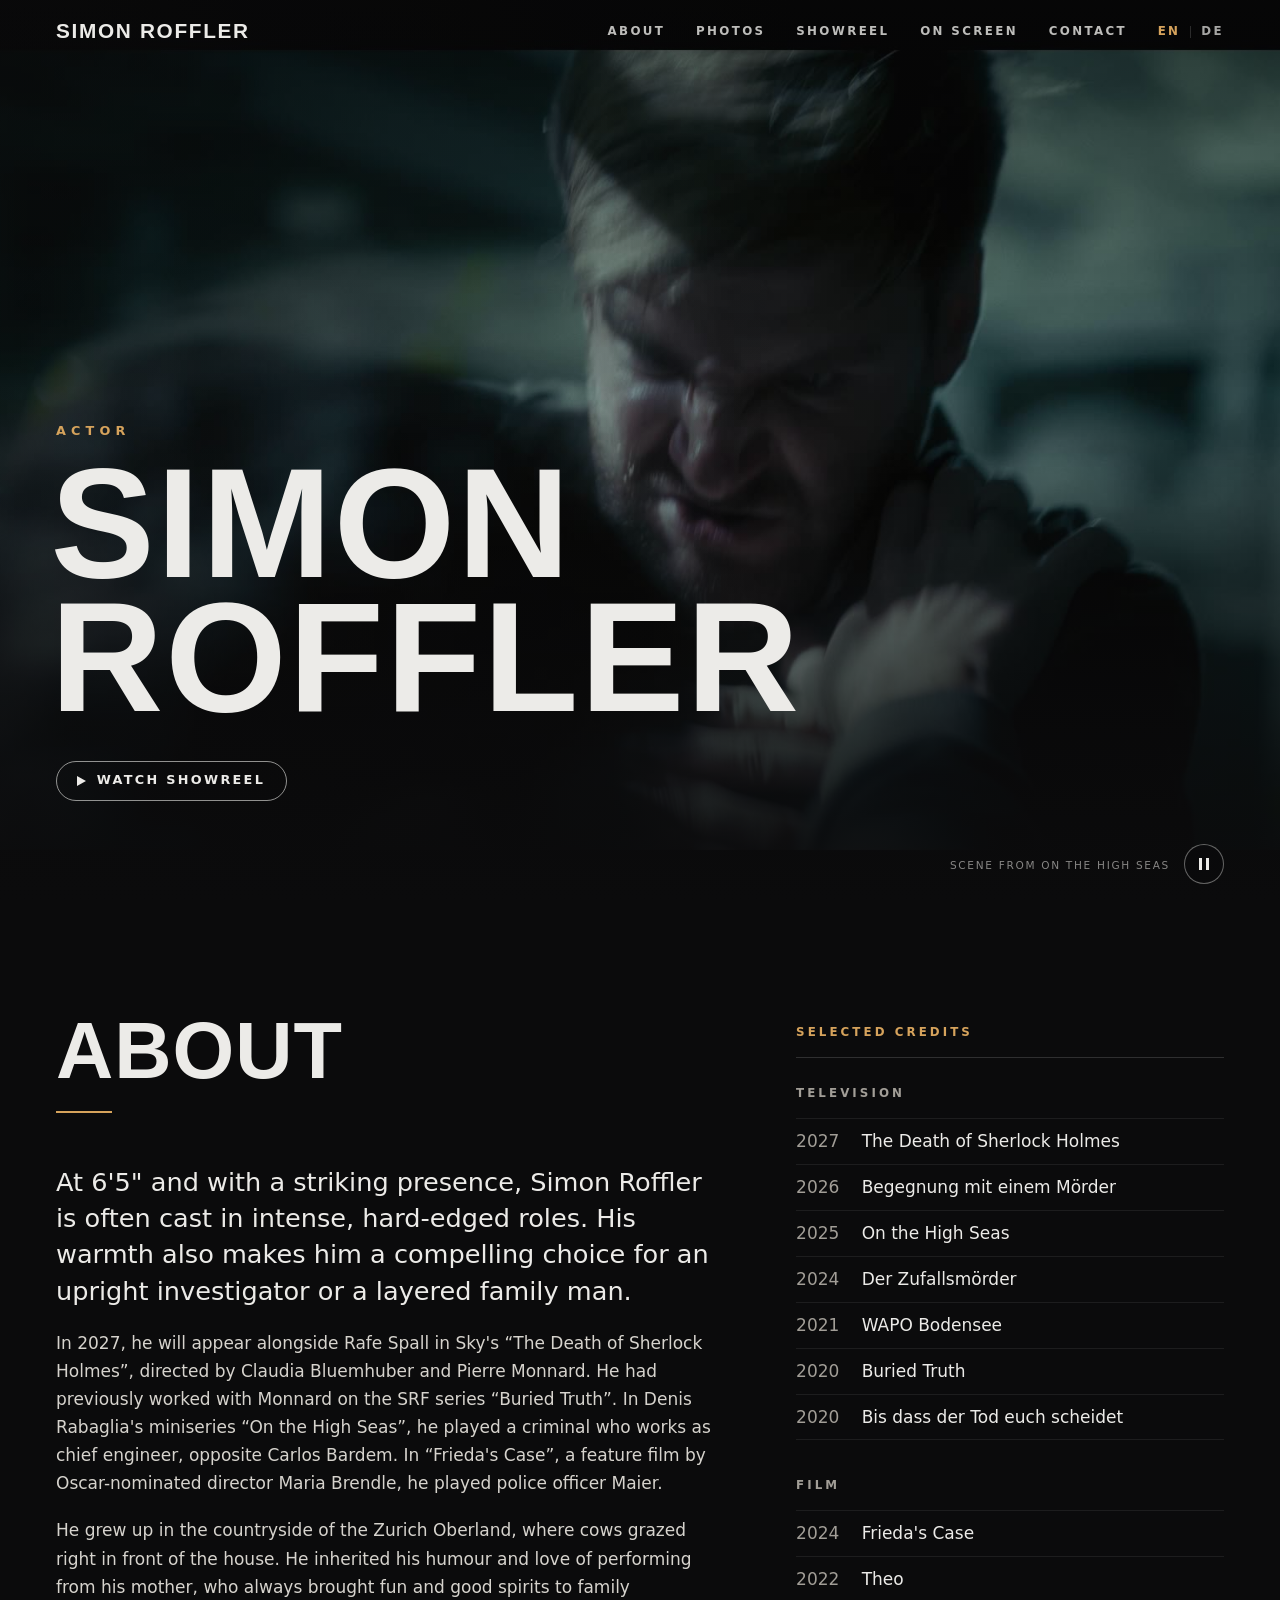
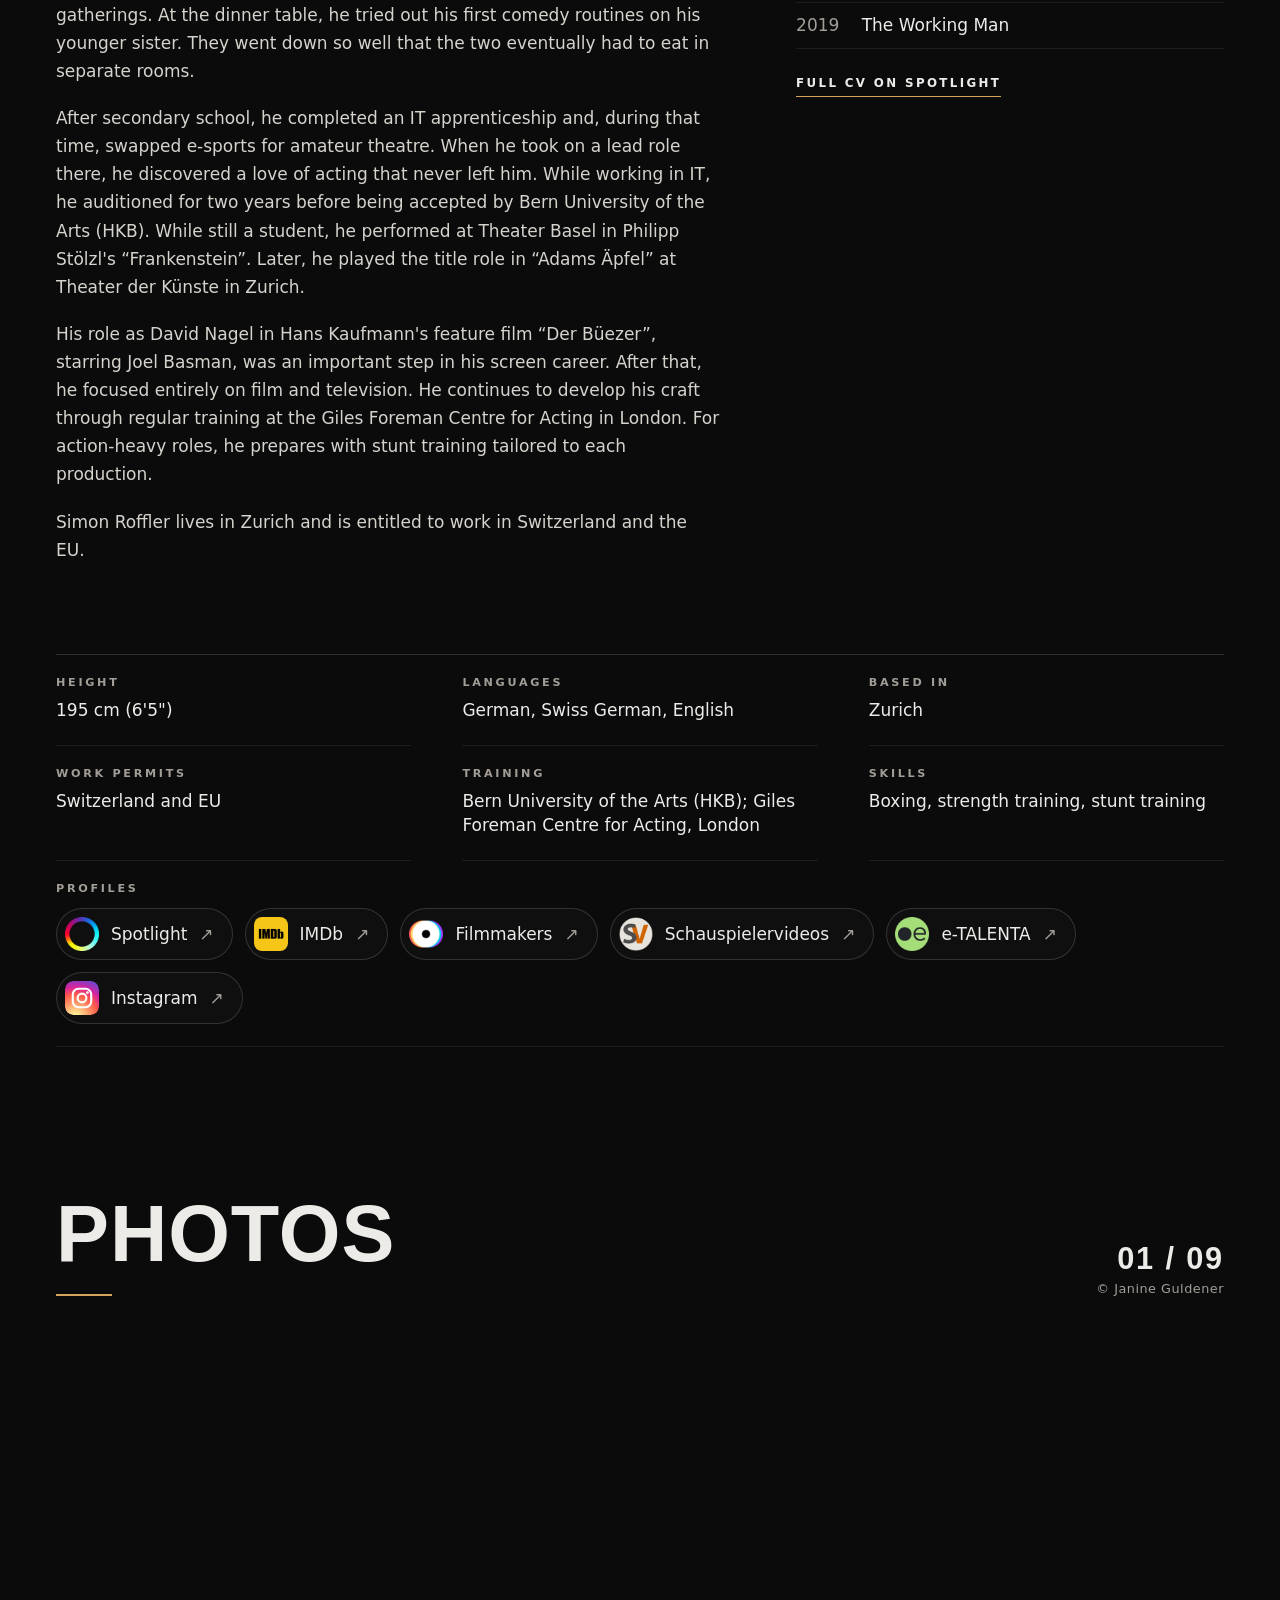
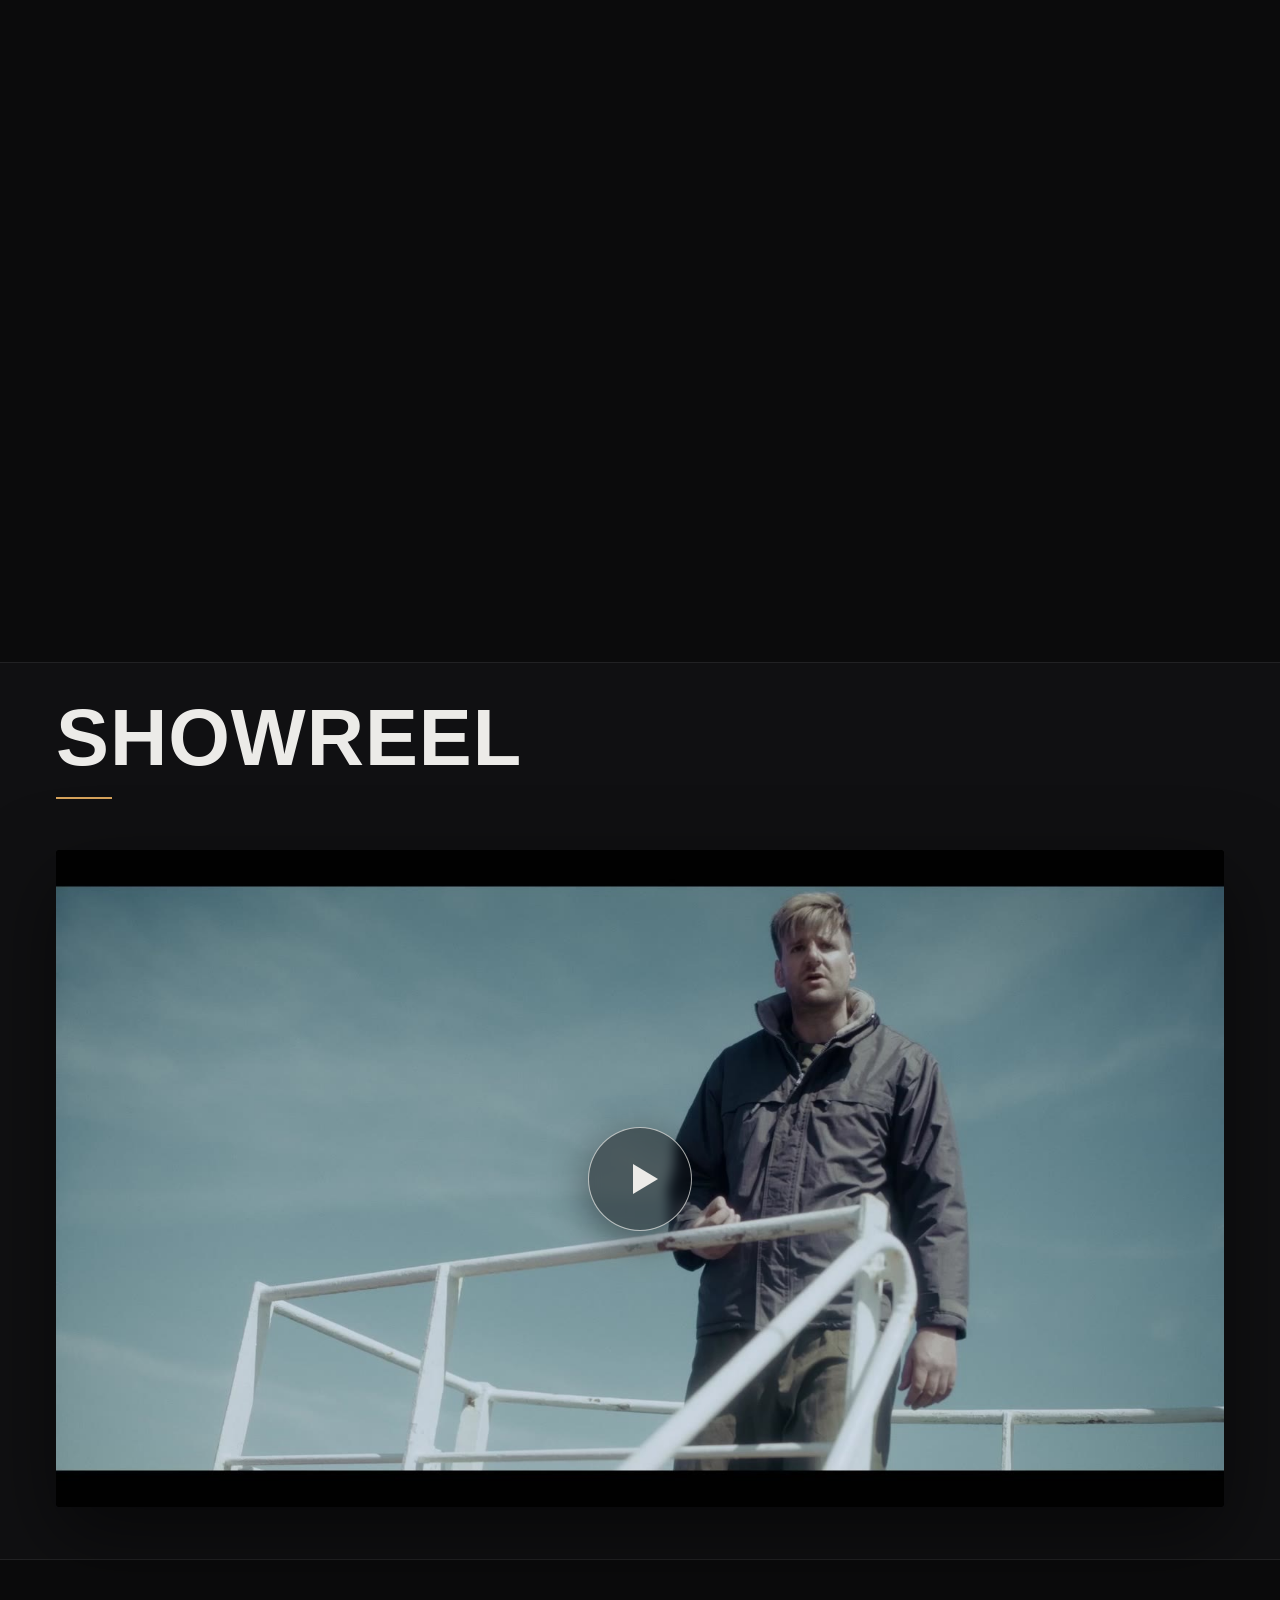
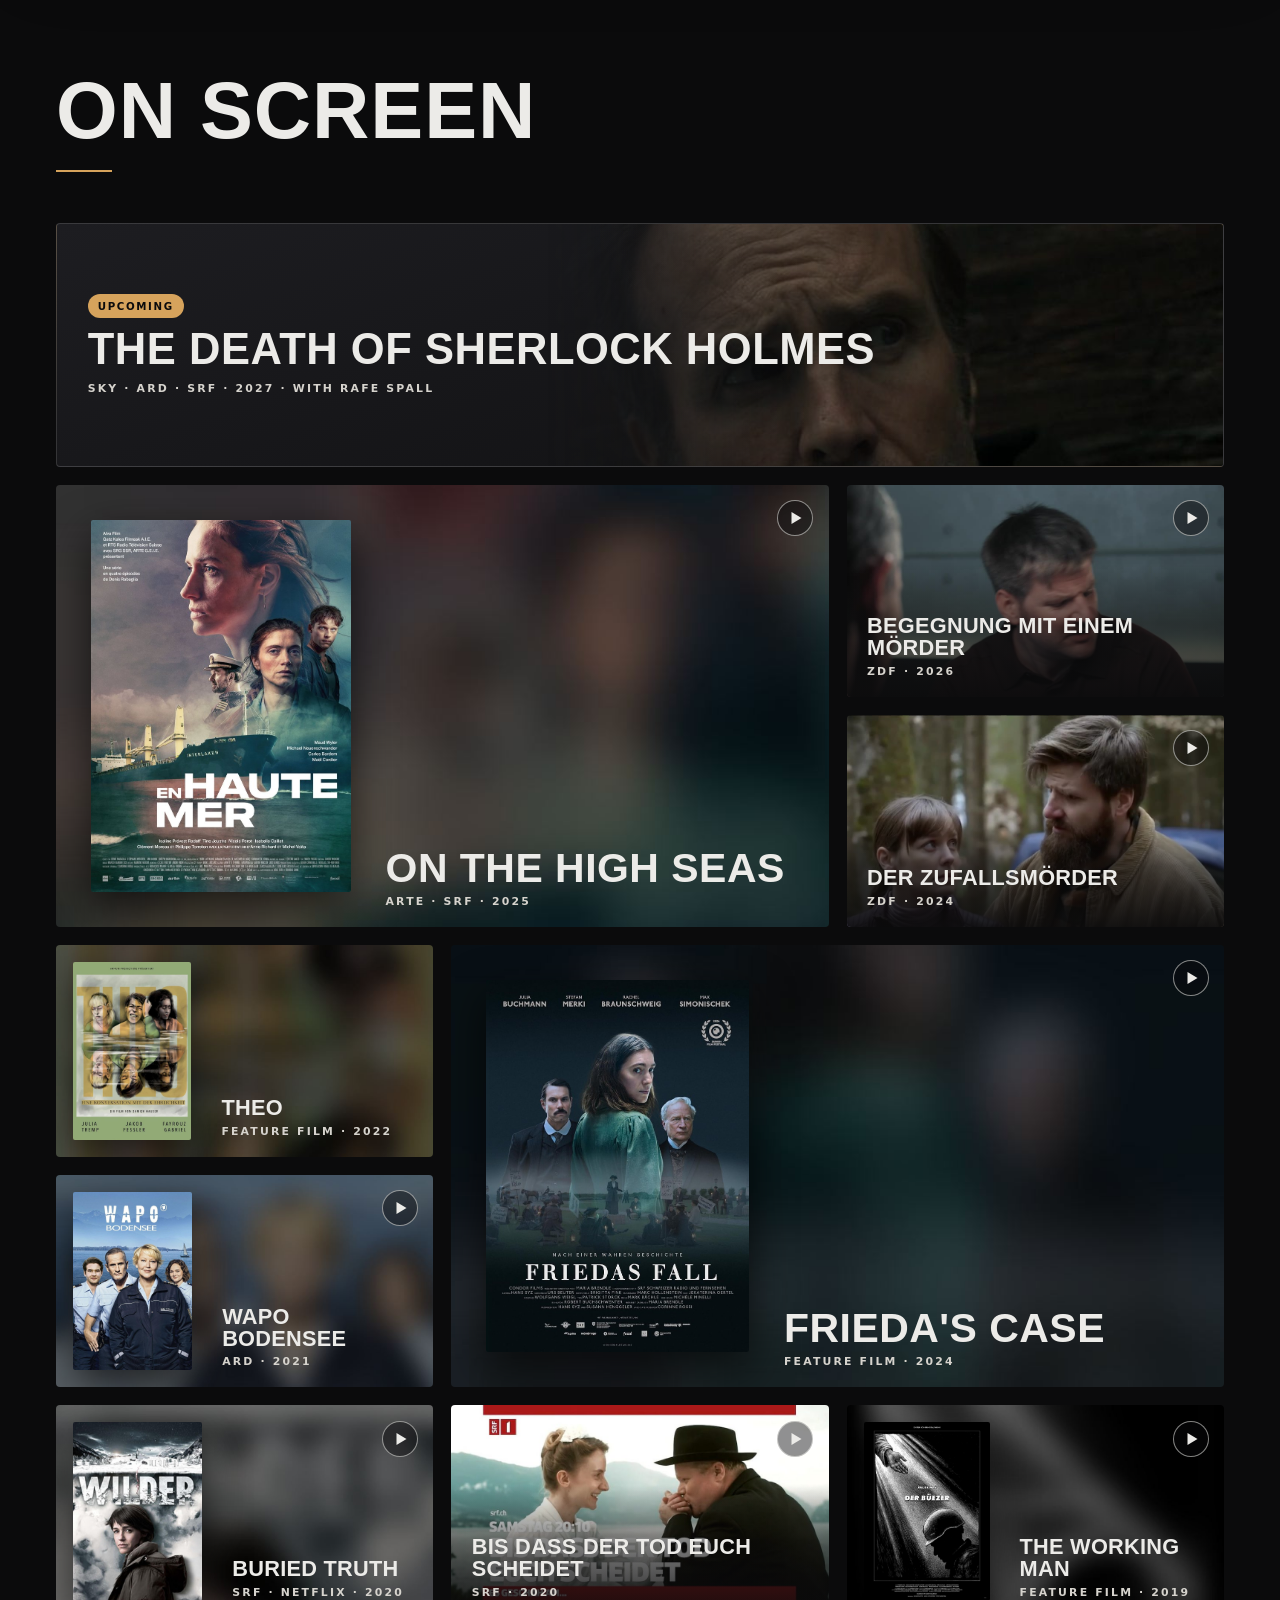
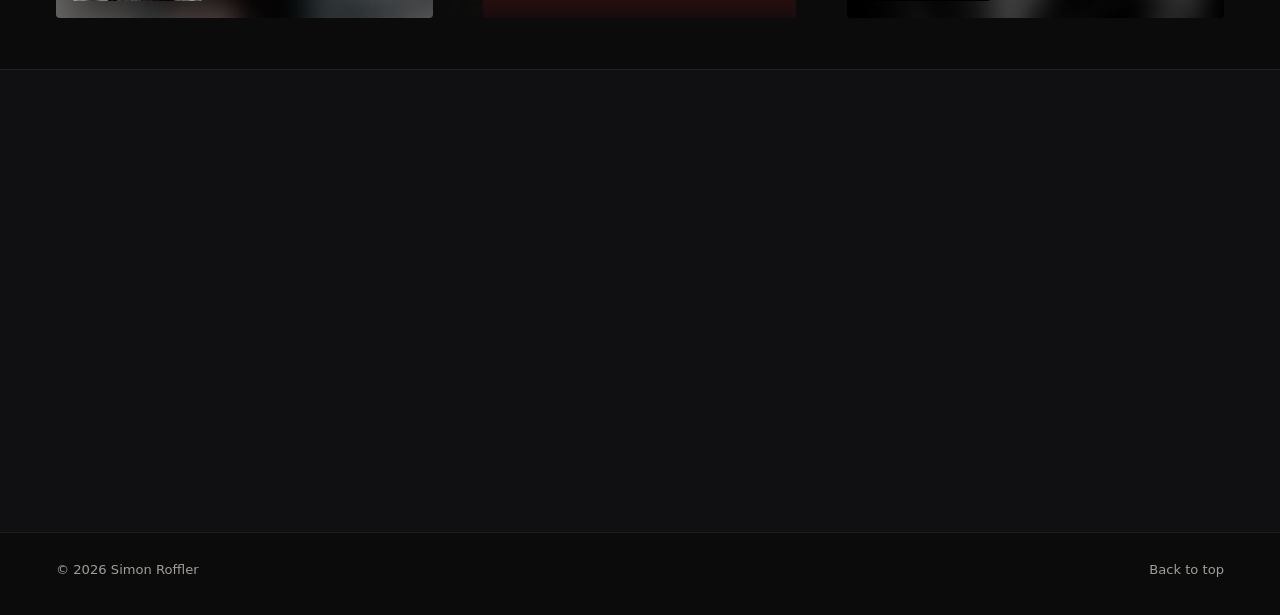
==== commit cea512da: "Website 2026-11-18 22:45" ====
--- a/index.html
+++ b/index.html
@@ -22,7 +22,7 @@
 <meta name="twitter:card" content="summary_large_image">
 <link rel="icon" href="data:image/svg+xml,%3Csvg xmlns='http://www.w3.org/2000/svg' viewBox='0 0 64 64'%3E%3Crect width='64' height='64' fill='%230b0b0c'/%3E%3Ctext x='32' y='43' font-family='Arial,sans-serif' font-size='28' font-weight='700' text-anchor='middle' fill='%23ecebe8'%3ESR%3C/text%3E%3C/svg%3E">
 <link rel="preload" as="image" href="media/hero-poster.jpg">
-<link rel="stylesheet" href="css/site.css?v=1795037294">
+<link rel="stylesheet" href="css/site.css?v=1795038050">
 <script>document.documentElement.className = 'js';</script>
 <script type="application/ld+json">{
  "@context": "https://schema.org",
@@ -178,8 +178,8 @@
         <li><a class="strip__item" href="img/portrait-01-l.jpg" data-i="0" data-credit="Janine Guldener"><img src="img/portrait-01-m.jpg" alt="Simon Roffler in a white shirt, smiling" width="932" height="1400" draggable="false"></a></li>
 <li><a class="strip__item" href="img/portrait-06-l.jpg" data-i="1" data-credit="Janine Guldener"><img src="img/portrait-06-m.jpg" alt="Simon Roffler in a leather jacket, facing the camera" width="932" height="1400" draggable="false"></a></li>
 <li><a class="strip__item" href="img/portrait-02-l.jpg" data-i="2" data-credit="Janine Guldener"><img src="img/portrait-02-m.jpg" alt="Simon Roffler in a leather jacket, serious look" width="932" height="1400" draggable="false"></a></li>
-<li><a class="strip__item" href="img/portrait-04-l.jpg" data-i="3" data-credit="Janine Guldener"><img src="img/portrait-04-m.jpg" alt="Simon Roffler in a green T-shirt, leaning forward" width="2104" height="1400" loading="lazy" draggable="false"></a></li>
-<li><a class="strip__item" href="img/portrait-05-l.jpg" data-i="4" data-credit="Janine Guldener"><img src="img/portrait-05-m.jpg" alt="Simon Roffler in a red sweater, with a mischievous smile" width="1867" height="1400" loading="lazy" draggable="false"></a></li>
+<li><a class="strip__item" href="img/portrait-04-l.jpg" data-i="3" data-credit="Janine Guldener"><img src="img/portrait-04-m.jpg" alt="Simon Roffler in a green T-shirt, leaning forward" width="1050" height="1400" loading="lazy" draggable="false"></a></li>
+<li><a class="strip__item" href="img/portrait-05-l.jpg" data-i="4" data-credit="Janine Guldener"><img src="img/portrait-05-m.jpg" alt="Simon Roffler in a red sweater, with a mischievous smile" width="1050" height="1400" loading="lazy" draggable="false"></a></li>
 <li><a class="strip__item" href="img/portrait-03-l.jpg" data-i="5" data-credit="Janine Guldener"><img src="img/portrait-03-m.jpg" alt="Simon Roffler in a green shirt, laughing" width="932" height="1400" loading="lazy" draggable="false"></a></li>
 <li><a class="strip__item" href="img/portrait-09-l.jpg" data-i="6" data-credit="Tom Rufer"><img src="img/portrait-09-m.jpg" alt="Simon Roffler in a plaid shirt, with a full beard" width="1120" height="1400" loading="lazy" draggable="false"></a></li>
 <li><a class="strip__item" href="img/portrait-07-l.jpg" data-i="7" data-credit="Janine Guldener"><img src="img/portrait-07-m.jpg" alt="Simon Roffler, full-length photo in front of a brick wall" width="1050" height="1400" loading="lazy" draggable="false"></a></li>
@@ -196,6 +196,7 @@
     <h2 class="h2 reveal">Showreel</h2>
     <div class="reel__player reveal">
       <video id="reel-video" controls playsinline preload="none" poster="media/showreel-2026.jpg" src="media/showreel-2026.mp4"></video>
+      <button class="reel__play" type="button" aria-label="Play showreel" hidden><span class="reel__play-icon" aria-hidden="true"></span></button>
     </div>
   </div>
 </section>
@@ -313,6 +314,6 @@
   <button class="lightbox__btn lightbox__close" type="button" aria-label="Close">×</button>
 </dialog>
 
-<script src="js/site.js?v=1795037294" defer></script>
+<script src="js/site.js?v=1795038050" defer></script>
 </body>
 </html>
--- a/css/site.css
+++ b/css/site.css
@@ -1,501 +1,533 @@
-/* simonroffler.com – Gestaltung. Keine externen Schriften oder Dienste. */
-
-:root {
-  --bg: #0b0b0c;
-  --bg-2: #101012;
-  --panel: #161618;
-  --line: rgba(236, 235, 232, .16);
-  --line-2: rgba(236, 235, 232, .08);
-  --text: #ecebe8;
-  --soft: #d6d3cd;
-  --muted: #a29e97;
-  --accent: #d6a35c;
-  --accent-ink: #0b0b0c;
-  --display: "Bahnschrift", "DIN Condensed", "DIN Alternate", "Roboto Condensed", "sans-serif-condensed", "Arial Narrow", "Helvetica Neue", Arial, sans-serif;
-  --body: system-ui, -apple-system, "Segoe UI", Roboto, "Helvetica Neue", Arial, sans-serif;
-  --wrap: 1240px;
-  --pad: clamp(20px, 5vw, 56px);
-  --top-h: 64px;
-}
-
-*, *::before, *::after { box-sizing: border-box; }
-
-html { scroll-behavior: smooth; -webkit-text-size-adjust: 100%; }
-
-body {
-  margin: 0;
-  background: var(--bg);
-  color: var(--text);
-  font: 400 1.0625rem/1.65 var(--body);
-  -webkit-font-smoothing: antialiased;
-}
-
-img, video { display: block; max-width: 100%; }
-a { color: inherit; }
-h1, h2, h3, p, ul, dl, dd, figure { margin: 0; }
-ul { padding: 0; list-style: none; }
-button { font: inherit; color: inherit; }
-:focus-visible { outline: 2px solid var(--accent); outline-offset: 3px; }
-[id] { scroll-margin-top: calc(var(--top-h) + 8px); }
-
-.skip {
-  position: absolute; left: 12px; top: -60px; z-index: 100;
-  background: var(--text); color: var(--bg); padding: 10px 14px; border-radius: 4px;
-}
-.skip:focus { top: 12px; }
-
-.wrap { max-width: calc(var(--wrap) + 2 * var(--pad)); margin: 0 auto; padding: 0 var(--pad); }
-
-/* ---------- Kopfzeile ---------- */
-
-.top {
-  position: fixed; inset: 0 0 auto 0; z-index: 50; height: var(--top-h);
-  display: flex; align-items: center; gap: clamp(16px, 2.4vw, 34px);
-  padding: 0 var(--pad);
-  border-bottom: 1px solid transparent;
-  transition: background .3s, border-color .3s;
-}
-.top.is-solid {
-  background: rgba(11, 11, 12, .84);
-  -webkit-backdrop-filter: saturate(140%) blur(14px);
-  backdrop-filter: saturate(140%) blur(14px);
-  border-bottom-color: var(--line-2);
-}
-.top__name {
-  font-family: var(--display); font-stretch: 75%; font-weight: 700;
-  font-size: 1.3rem; letter-spacing: .08em; text-transform: uppercase; text-decoration: none;
-  margin-right: auto;
-}
-.js .top__name { opacity: 0; transform: translateY(-6px); pointer-events: none; transition: opacity .3s, transform .3s; }
-.js .top.is-solid .top__name { opacity: 1; transform: none; pointer-events: auto; }
-
-.top__nav { display: flex; gap: clamp(16px, 2.4vw, 34px); }
-.top__nav a, .top__lang a, .top__lang span, .top__menu {
-  font: 600 .74rem/1 var(--body); letter-spacing: .2em; text-transform: uppercase; text-decoration: none;
-}
-.top__nav a { padding: 10px 0; opacity: .8; transition: opacity .2s, color .2s; }
-.top__nav a:hover { opacity: 1; }
-.top__nav a.is-current { opacity: 1; color: var(--accent); }
-
-.top__lang, .menu__lang { display: flex; align-items: center; gap: 10px; }
-.top__lang a, .menu__lang a { opacity: .7; padding: 10px 0; }
-.top__lang a:hover, .menu__lang a:hover { opacity: 1; }
-.top__lang [aria-current], .menu__lang [aria-current] { color: var(--accent); }
-.top__lang i, .menu__lang i { width: 1px; height: 12px; background: var(--line); }
-
-.top__menu {
-  display: none; background: none; border: 1px solid rgba(236, 235, 232, .45); border-radius: 999px;
-  padding: 10px 16px; cursor: pointer;
-}
-
-.menu {
-  position: fixed; inset: 0; z-index: 60; background: rgba(11, 11, 12, .98);
-  display: flex; flex-direction: column; justify-content: center; gap: 28px; padding: var(--pad);
-}
-.menu[hidden] { display: none; }
-.menu nav { display: grid; gap: 4px; }
-.menu nav a {
-  font-family: var(--display); font-stretch: 75%; font-weight: 700; text-transform: uppercase;
-  font-size: clamp(2.6rem, 12vw, 4.2rem); line-height: 1.08; text-decoration: none;
-}
-.menu__close {
-  position: absolute; top: 12px; right: var(--pad);
-  font: 600 .74rem/1 var(--body); letter-spacing: .2em; text-transform: uppercase;
-  background: none; border: 1px solid rgba(236, 235, 232, .45); border-radius: 999px; padding: 10px 16px; cursor: pointer;
-}
-.menu__lang a, .menu__lang span { font: 600 .9rem/1 var(--body); letter-spacing: .2em; text-decoration: none; }
-
-@media (max-width: 860px) {
-  .top__nav, .top__lang { display: none; }
-  .top__menu { display: inline-flex; margin-left: auto; }
-  .top__name { margin-right: 0; }
-}
-
-/* ---------- Einstieg ---------- */
-
-.hero {
-  position: relative; min-height: 100vh; min-height: 100svh;
-  display: flex; align-items: flex-end; overflow: hidden; background: #000;
-}
-.hero__media { position: absolute; inset: 0; }
-.hero__video { width: 100%; height: 100%; object-fit: cover; object-position: 58% 50%; }
-.hero__shade {
-  position: absolute; inset: 0;
-  background:
-    linear-gradient(to top, rgba(11, 11, 12, 1) 0%, rgba(11, 11, 12, .78) 20%, rgba(11, 11, 12, .2) 56%, rgba(11, 11, 12, .5) 100%),
-    linear-gradient(to right, rgba(11, 11, 12, .5), rgba(11, 11, 12, 0) 62%);
-}
-.hero__inner {
-  position: relative; width: 100%; max-width: 1560px; margin: 0 auto;
-  padding: 0 var(--pad) clamp(64px, 11vh, 120px);
-}
-.hero__role {
-  font: 600 .8rem/1 var(--body); letter-spacing: .4em; text-transform: uppercase; color: var(--accent);
-  margin-bottom: clamp(12px, 2vh, 20px);
-}
-.hero__name {
-  font-family: var(--display); font-stretch: 75%; font-weight: 700; text-transform: uppercase;
-  font-size: min(12.2vw, 13rem); line-height: .86; letter-spacing: .012em; margin-left: -.035em;
-}
-.hero__actions { margin-top: clamp(22px, 4vh, 40px); display: flex; flex-wrap: wrap; gap: 14px; }
-
-.btn {
-  display: inline-flex; align-items: center; gap: .8em; padding: 1em 1.6em;
-  border: 1px solid rgba(236, 235, 232, .6); border-radius: 999px;
-  font: 600 .8rem/1 var(--body); letter-spacing: .18em; text-transform: uppercase; text-decoration: none;
-  transition: background .25s, color .25s, border-color .25s;
-}
-.btn:hover { background: var(--text); color: var(--bg); border-color: var(--text); }
-.btn__icon { width: 0; height: 0; border-style: solid; border-width: .42em 0 .42em .72em; border-color: transparent transparent transparent currentColor; }
-
-.hero__source {
-  position: absolute; right: calc(var(--pad) + 54px); bottom: 27px;
-  font: 500 .66rem/1.3 var(--body); letter-spacing: .16em; text-transform: uppercase; color: rgba(236, 235, 232, .55);
-}
-.hero__toggle {
-  position: absolute; right: var(--pad); bottom: 16px; width: 40px; height: 40px; border-radius: 50%;
-  border: 1px solid rgba(236, 235, 232, .4); background: rgba(11, 11, 12, .35); cursor: pointer;
-  display: grid; place-items: center; transition: border-color .2s, background .2s;
-}
-.hero__toggle:hover { border-color: var(--text); background: rgba(11, 11, 12, .6); }
-.hero__toggle::before { content: ""; width: 10px; height: 12px; border-left: 3px solid var(--text); border-right: 3px solid var(--text); }
-.hero__toggle.is-paused::before { width: 0; height: 0; border-style: solid; border-width: 7px 0 7px 11px; border-color: transparent transparent transparent var(--text); margin-left: 3px; }
-
-@media (max-width: 899px) {
-  .hero__name { font-size: min(23vw, 21vh); }
-  .hero__name span { display: block; }
-}
-@media (max-width: 640px) {
-  .hero__inner { padding-bottom: 92px; }
-  .hero__source { left: var(--pad); right: calc(var(--pad) + 54px); bottom: 28px; }
-}
-
-/* ---------- Abschnitte ---------- */
-
-.section { padding: clamp(72px, 11vw, 150px) 0; }
-.about { padding-bottom: clamp(40px, 5vw, 72px); }   /* Profile → Fotos nicht zu weit auseinander */
-
-.h2 {
-  font-family: var(--display); font-stretch: 75%; font-weight: 700; text-transform: uppercase;
-  font-size: clamp(2.6rem, 6.2vw, 5.2rem); line-height: .9; letter-spacing: .012em;
-  margin-bottom: clamp(28px, 4vw, 56px);
-}
-.h2::after { content: ""; display: block; width: 56px; height: 2px; background: var(--accent); margin-top: clamp(16px, 2vw, 24px); }
-
-.h3 { font: 600 .74rem/1 var(--body); letter-spacing: .26em; text-transform: uppercase; color: var(--muted); margin-bottom: 18px; }
-
-.js .reveal { opacity: 0; transform: translateY(22px); transition: opacity .8s ease, transform .8s ease; }
-.js .reveal.is-in { opacity: 1; transform: none; }
-
-/* ---------- Zur Person ---------- */
-
-.about__grid {
-  display: grid; grid-template-columns: minmax(0, 1.55fr) minmax(0, 1fr);
-  gap: clamp(36px, 6vw, 104px); align-items: start;
-}
-.bio p { max-width: 64ch; color: var(--soft); }
-.bio p + p { margin-top: 1.15em; }
-.bio .bio__lead { font-size: clamp(1.28rem, 2vw, 1.65rem); line-height: 1.42; font-weight: 500; color: var(--text); max-width: 46ch; }
-.bio__leer { color: var(--muted); font-style: italic; border: 1px dashed var(--line); border-radius: 6px; padding: 22px 24px; max-width: 46ch; }
-
-.about__cv { padding-top: clamp(0px, 1vw, 12px); }
-/* Die Bio ist länger als der CV: der CV bleibt beim Lesen stehen. */
-@media (min-width: 861px) { .about__cv { position: sticky; top: calc(var(--top-h) + 24px); } }
-.cv__head {
-  font: 600 .74rem/1 var(--body); letter-spacing: .26em; text-transform: uppercase; color: var(--accent);
-  padding-bottom: 18px; margin-bottom: 30px; border-bottom: 1px solid var(--line);
-}
-.cv + .cv { margin-top: 40px; }
-.cv__list li {
-  display: grid; grid-template-columns: 4.4ch 1fr; gap: 18px; padding: 11px 0;
-  border-top: 1px solid var(--line-2); line-height: 1.35;
-}
-.cv__list li:last-child { border-bottom: 1px solid var(--line-2); }
-.cv__year { color: var(--muted); font-variant-numeric: tabular-nums; }
-.cv__more { display: inline-block; margin-top: 26px; }
-
-.textlink {
-  font: 600 .74rem/1.4 var(--body); letter-spacing: .2em; text-transform: uppercase; text-decoration: none;
-  border-bottom: 1px solid var(--accent); padding-bottom: 4px; transition: color .2s;
-}
-.textlink:hover { color: var(--accent); }
-
-.facts {
-  display: grid; grid-template-columns: repeat(3, minmax(0, 1fr)); gap: 0 clamp(24px, 4vw, 56px);
-  margin-top: clamp(48px, 7vw, 96px); border-top: 1px solid var(--line);
-}
-.facts div { padding: 22px 0; border-bottom: 1px solid var(--line-2); }
-.facts dt { font: 600 .7rem/1 var(--body); letter-spacing: .24em; text-transform: uppercase; color: var(--muted); margin-bottom: 10px; }
-.facts dd { line-height: 1.45; }
-
-/* Profile: unter den Fakten, als Reihe von Links */
-.profiles {
-  display: flex; flex-wrap: wrap; align-items: baseline; gap: 14px clamp(24px, 4vw, 56px);
-  padding: 22px 0; border-bottom: 1px solid var(--line-2);
-}
-.profiles .h3 { margin: 0; font: 600 .7rem/1 var(--body); letter-spacing: .24em; text-transform: uppercase; color: var(--muted); }
-.profiles__list { display: flex; flex-wrap: wrap; gap: 12px; }
-.profiles__list a {
-  display: flex; align-items: center; gap: 12px; padding: 8px 18px 8px 8px; white-space: nowrap;
-  border: 1px solid var(--line); border-radius: 999px; text-decoration: none; background: rgba(255, 255, 255, .02);
-  transition: color .2s, border-color .2s, background .2s, transform .2s;
-}
-.profiles__logo { width: 34px; height: 34px; border-radius: 8px; object-fit: contain; flex: none; }
-.profiles__list a::after { content: "↗"; color: var(--muted); transition: color .2s, transform .2s; }
-.profiles__list a:hover { color: var(--accent); border-color: var(--accent); background: rgba(214, 163, 92, .06); }
-.profiles__list a:hover::after { color: var(--accent); transform: translate(2px, -2px); }
-@media (max-width: 520px) {
-  .profiles__list { display: grid; grid-template-columns: repeat(2, minmax(0, 1fr)); width: 100%; gap: 10px; }
-  .profiles__list li { min-width: 0; }
-  .profiles__list a { padding: 6px 10px 6px 6px; gap: 8px; font-size: .86rem; min-width: 0; }
-  .profiles__logo { width: 30px; height: 30px; }
-  .profiles__list a span { min-width: 0; white-space: normal; line-height: 1.2; hyphens: manual; }
-  .profiles__list a::after { margin-left: auto; }
-}
-
-@media (max-width: 860px) {
-  .about__grid { grid-template-columns: 1fr; }
-  .facts { grid-template-columns: 1fr 1fr; }
-}
-@media (max-width: 520px) { .facts { grid-template-columns: 1fr; } }
-
-/* ---------- Showreel ---------- */
-
-.reel { background: var(--bg-2); border-top: 1px solid var(--line-2); border-bottom: 1px solid var(--line-2); }
-.reel__player {
-  aspect-ratio: 16 / 9; width: 100%; max-width: max(320px, calc((100vh - 150px) * 16 / 9)); margin: 0 auto;
-  background: #000; border-radius: 4px; overflow: hidden; box-shadow: 0 30px 80px rgba(0, 0, 0, .5);
-}
-.reel__player video { width: 100%; height: 100%; object-fit: contain; background: #000; }
-
-/* ---------- Fotos ---------- */
-/* Zwei Varianten (inhalt.json, fotos_modus):
-   «fokus»    – der Streifen folgt dem Scrollen, das Foto in der Mitte ist scharf und farbig,
-                die anderen leicht unscharf (wie eine Schärfeverlagerung der Kamera);
-   «laufband» – der Streifen läuft langsam von selbst durch. */
-
-.photos { overflow: hidden; }
-.photos__head { display: flex; align-items: flex-end; justify-content: space-between; gap: 16px; }
-.photos__now {
-  display: flex; flex-direction: column; align-items: flex-end; gap: 6px; min-height: 3.2em;
-  margin-bottom: clamp(28px, 4vw, 56px); font: 500 .8rem/1.2 var(--body); color: var(--muted); letter-spacing: .04em;
-}
-.photos__count {
-  font-family: var(--display); font-stretch: 75%; font-weight: 700; letter-spacing: .06em;
-  font-size: clamp(1.5rem, 2.4vw, 2.2rem); line-height: 1; color: var(--text); font-variant-numeric: tabular-nums;
-}
-.photos__now { visibility: hidden; }
-.photos.has-now .photos__now { visibility: visible; }
-
-.strip { position: relative; }
-.strip__track {
-  position: relative; display: flex; gap: clamp(8px, 1vw, 14px); overflow-x: auto; overscroll-behavior-x: contain;
-  padding: 0 var(--pad); scrollbar-width: none;
-  -webkit-mask-image: linear-gradient(90deg, transparent 0, #000 var(--pad), #000 calc(100% - var(--pad)), transparent 100%);
-  mask-image: linear-gradient(90deg, transparent 0, #000 var(--pad), #000 calc(100% - var(--pad)), transparent 100%);
-}
-.strip__track::-webkit-scrollbar { display: none; }
-.strip__track li { flex: none; --d: 0; }
-.strip__item {
-  display: block; position: relative; height: clamp(300px, 64vh, 660px); overflow: hidden;
-  border-radius: 3px; background: #151517; cursor: zoom-in;
-}
-.strip__item img {
-  height: 100%; width: auto; max-width: none; object-fit: cover;
-  transition: transform .7s cubic-bezier(.2, .7, .2, 1);
-  -webkit-user-drag: none; user-select: none;
-}
-.strip__item:hover img { transform: scale(1.035); }
-.strip__btn {
-  position: absolute; top: 50%; transform: translateY(-50%); width: 50px; height: 50px; border-radius: 50%;
-  border: 1px solid var(--line); background: rgba(11, 11, 12, .6); font-size: 1.5rem; line-height: 1; cursor: pointer;
-  display: grid; place-items: center; transition: border-color .2s, background .2s, opacity .2s; z-index: 2;
-}
-.strip__btn:hover { border-color: var(--text); background: rgba(11, 11, 12, .9); }
-.strip__prev { left: max(10px, calc(var(--pad) - 25px)); }
-.strip__next { right: max(10px, calc(var(--pad) - 25px)); }
-.strip__credit { margin-top: 18px; font-size: .8rem; color: var(--muted); letter-spacing: .04em; }
-
-/* Laufband */
-.strip[data-mode="laufband"] .strip__track { cursor: grab; }
-.strip[data-mode="laufband"] .strip__track.is-dragging { cursor: grabbing; }
-
-/* Schärfeverlagerung */
-.js .strip[data-mode="fokus"] .strip__track { scroll-snap-type: x mandatory; -webkit-mask-image: none; mask-image: none; }
-.js .strip[data-mode="fokus"] .strip__track li { scroll-snap-align: center; }
-.js .strip[data-mode="fokus"] .strip__item { transform: scale(calc(1 - var(--d) * .08)); transform-origin: 50% 50%; }
-.js .strip[data-mode="fokus"] .strip__item img {
-  filter: grayscale(calc(var(--d) * .9)) brightness(calc(1 - var(--d) * .5)) blur(calc(var(--d) * 2.6px));
-}
-.js .strip[data-mode="fokus"] li.is-sharp .strip__item { transform: none; }
-.js .strip[data-mode="fokus"] li.is-sharp .strip__item img { filter: none; }
-.js .strip[data-mode="fokus"] .strip__item::after {
-  content: ""; position: absolute; inset: 0; pointer-events: none; border-radius: 3px;
-  box-shadow: inset 0 0 0 1px rgba(214, 163, 92, calc((1 - var(--d) * 4) * .55));
-}
-/* Auf grossen Bildschirmen bleibt der Abschnitt stehen, und das Scrollen schiebt die Fotos seitwärts. */
-.photos.is-pinned { padding: 0; overflow: visible; }   /* overflow: hidden würde «sticky» verhindern */
-.photos.is-pinned .photos__pin {
-  position: sticky; top: 0; height: 100vh; display: flex; flex-direction: column; justify-content: flex-start;
-  padding-top: calc(var(--top-h) + clamp(16px, 4vh, 48px)); overflow: hidden;
-}
-.photos.is-pinned .strip {
-  -webkit-mask-image: linear-gradient(90deg, transparent 0, #000 7%, #000 93%, transparent 100%);
-  mask-image: linear-gradient(90deg, transparent 0, #000 7%, #000 93%, transparent 100%);
-}
-.photos.is-pinned .photos__pin > .wrap { width: 100%; }
-.photos.is-pinned .strip__track { overflow: visible; scroll-snap-type: none; will-change: transform; }
-.photos.is-pinned .strip__item { height: min(56vh, 600px); }
-.photos.is-pinned .h2 { margin-bottom: clamp(20px, 3vh, 40px); }
-.photos.is-pinned .photos__now { margin-bottom: clamp(20px, 3vh, 40px); }
-
-@media (hover: none) { .strip__btn { display: none; } }
-@media (max-width: 640px) {
-  .strip__item { height: min(64vh, 470px); }
-  .strip__track { padding: 0 20px; -webkit-mask-image: none; mask-image: none; }
-}
-
-/* ---------- Produktionen: Plakat oder Standbild, beim Darüberfahren läuft die Szene ---------- */
-
-.scenes { display: grid; grid-template-columns: repeat(3, minmax(0, 1fr)); grid-auto-flow: row dense; gap: clamp(12px, 1.4vw, 20px); }
-.scene {
-  position: relative; margin: 0; aspect-ratio: 16 / 9; overflow: hidden; border-radius: 4px; background: #111113;
-  isolation: isolate;
-}
-.scene--big { grid-column: span 2; grid-row: span 2; aspect-ratio: auto; }
-.scene--big.scene--right { grid-column: 2 / span 2; }   /* zweite grosse Kachel rechts, kleine Kacheln links daneben */
-.scene__bg, .scene__still, .scene__video { position: absolute; inset: 0; width: 100%; height: 100%; object-fit: cover; }
-.scene__bg { transform: scale(1.08); transition: opacity .5s ease; }
-.scene__still { transition: opacity .5s ease, transform 1.2s cubic-bezier(.2, .7, .2, 1); }
-.scene__poster {
-  position: absolute; left: 4.5%; top: 8%; height: 84%; width: auto; max-width: none; border-radius: 2px;
-  box-shadow: 0 16px 44px rgba(0, 0, 0, .65); transition: opacity .5s ease, transform .7s cubic-bezier(.2, .7, .2, 1);
-}
-.scene__video { opacity: 0; transition: opacity .5s ease; }
-.scene.is-playing .scene__video { opacity: 1; }
-.scene.is-playing .scene__still, .scene.is-playing .scene__bg, .scene.is-playing .scene__poster { opacity: 0; }
-.scene--poster:not(.scene--video):hover .scene__poster { transform: scale(1.03); }
-.scene--video:not(.is-playing):hover .scene__still, .scene--image:hover .scene__still { transform: scale(1.03); }
-
-.scene__play {
-  position: absolute; top: clamp(10px, 1.2vw, 16px); right: clamp(10px, 1.2vw, 16px); width: 36px; height: 36px; border-radius: 50%;
-  border: 1px solid rgba(236, 235, 232, .55); background: rgba(11, 11, 12, .45); transition: opacity .3s;
-}
-.scene__play::before {
-  content: ""; position: absolute; left: 50%; top: 50%; transform: translate(-35%, -50%);
-  border-style: solid; border-width: 6px 0 6px 10px; border-color: transparent transparent transparent var(--text);
-}
-.scene.is-playing .scene__play { opacity: 0; }
-
-.scene__cap {
-  position: absolute; left: 0; right: 0; bottom: 0; padding: clamp(28px, 4vw, 56px) clamp(14px, 1.6vw, 22px) clamp(12px, 1.4vw, 18px);
-  background: linear-gradient(to top, rgba(11, 11, 12, .92), rgba(11, 11, 12, .55) 55%, rgba(11, 11, 12, 0));
-  display: flex; flex-direction: column; gap: 6px; transition: left .45s ease;
-}
-.scene--poster .scene__cap { left: calc(var(--pw, .3) * 100% + 7%); background: none; }
-.scene--poster.is-playing .scene__cap {
-  left: 0; background: linear-gradient(to top, rgba(11, 11, 12, .92), rgba(11, 11, 12, .55) 55%, rgba(11, 11, 12, 0));
-}
-.scene__title {
-  font-family: var(--display); font-stretch: 75%; font-weight: 700; text-transform: uppercase;
-  font-size: clamp(1.15rem, 1.7vw, 1.6rem); line-height: 1; letter-spacing: .012em;
-}
-.scene--big .scene__title { font-size: clamp(1.6rem, 3.2vw, 2.8rem); }
-.scene__meta { font: 600 .68rem/1.3 var(--body); letter-spacing: .2em; text-transform: uppercase; color: var(--soft); }
-
-.scene--next {
-  grid-column: 1 / -1; aspect-ratio: auto; min-height: clamp(130px, 14vw, 180px);
-  display: flex; align-items: center; justify-content: space-between; gap: 20px;
-  padding: clamp(18px, 2.4vw, 34px); border: 1px solid var(--line);
-  background:
-    radial-gradient(90% 140% at 100% 0%, rgba(214, 163, 92, .2), rgba(214, 163, 92, 0) 60%),
-    linear-gradient(160deg, #1d1d21 0%, #121214 80%);
-}
-.scene__next { position: relative; z-index: 1; display: flex; flex-direction: column; align-items: flex-start; gap: 10px; min-width: 0; }
-/* Erstes veröffentlichtes Bild der Serie, rechts ins Band geblendet */
-.scene--nextimg { min-height: clamp(170px, 19vw, 250px); }
-.scene__nextimg {
-  position: absolute; top: 0; right: 0; bottom: 0; width: 58%; height: 100%; object-fit: cover; object-position: 50% 28%;
-  -webkit-mask-image: linear-gradient(90deg, transparent 0, rgba(0, 0, 0, .55) 30%, #000 70%);
-  mask-image: linear-gradient(90deg, transparent 0, rgba(0, 0, 0, .55) 30%, #000 70%);
-}
-.scene--next .scene__title { font-size: clamp(1.5rem, 3.4vw, 3rem); }
-.scene__year {
-  font-family: var(--display); font-stretch: 75%; font-weight: 700; line-height: .8;
-  font-size: clamp(3.6rem, 10vw, 8.5rem); color: transparent; -webkit-text-stroke: 1px rgba(214, 163, 92, .55);
-}
-.scene--text {
-  border: 1px solid var(--line-2);
-  background: linear-gradient(160deg, #1b1b1f 0%, #111113 80%);
-}
-.scene--text .scene__year {
-  position: absolute; top: clamp(10px, 1.4vw, 18px); right: clamp(12px, 1.6vw, 22px);
-  font-size: clamp(2.6rem, 5vw, 4.6rem); -webkit-text-stroke: 1px rgba(236, 235, 232, .35);
-}
-.scene--text .scene__cap { background: none; }
-.tag {
-  display: inline-block; padding: 5px 10px; border-radius: 999px; background: var(--accent); color: var(--accent-ink);
-  font: 700 .64rem/1.4 var(--body); letter-spacing: .16em; text-transform: uppercase;
-}
-
-@media (max-width: 980px) {
-  .scenes { grid-template-columns: repeat(2, minmax(0, 1fr)); }
-  .scene--big, .scene--big.scene--right { grid-column: 1 / -1; grid-row: auto; aspect-ratio: 16 / 9; }
-  /* ungerade Anzahl kleiner Kacheln: die letzte über die ganze Breite */
-  .scenes > .scene:last-child:nth-child(odd):not(.scene--next) { grid-column: 1 / -1; }
-}
-@media (max-width: 600px) {
-  .scenes { grid-template-columns: 1fr; }
-  .scene__year { display: none; }
-  .scene--text .scene__year { display: block; }
-  .scene__nextimg { width: 100%; opacity: .45; }
-}
-
-.lightbox { width: 100vw; height: 100vh; max-width: 100vw; max-height: 100vh; margin: 0; padding: 0; border: 0; background: transparent; color: var(--text); overflow: hidden; }
-.lightbox::backdrop { background: rgba(5, 5, 6, .95); }
-.lightbox__fig { position: absolute; inset: 0; display: flex; align-items: center; justify-content: center; padding: 60px clamp(12px, 7vw, 100px) 52px; }
-.lightbox__img { max-width: 100%; max-height: 100%; object-fit: contain; box-shadow: 0 20px 80px rgba(0, 0, 0, .6); }
-.lightbox__cap { position: absolute; left: 0; right: 0; bottom: 16px; text-align: center; font-size: .8rem; color: var(--muted); letter-spacing: .08em; }
-.lightbox__btn {
-  position: absolute; top: 50%; transform: translateY(-50%); width: 50px; height: 50px; border-radius: 50%;
-  border: 1px solid var(--line); background: rgba(11, 11, 12, .6); font-size: 1.5rem; line-height: 1; cursor: pointer;
-  display: grid; place-items: center; transition: border-color .2s, background .2s;
-}
-.lightbox__btn:hover { border-color: var(--text); background: rgba(11, 11, 12, .9); }
-.lightbox__prev { left: 14px; }
-.lightbox__next { right: 14px; }
-.lightbox__close { top: 12px; right: 14px; transform: none; }
-
-/* ---------- Kontakt ---------- */
-
-.contact { background: var(--bg-2); border-top: 1px solid var(--line-2); }
-.contact__grid { display: grid; grid-template-columns: minmax(0, 1.25fr) minmax(0, 2fr); gap: clamp(28px, 5vw, 72px); align-items: start; }
-.contact__col { padding-top: clamp(0px, 1vw, 14px); }
-.contact__area { color: var(--muted); font-size: .9rem; margin: -8px 0 16px; }
-address { font-style: normal; line-height: 1.8; }
-address strong { letter-spacing: .08em; }
-address a { text-decoration: none; border-bottom: 1px solid var(--line); transition: border-color .2s, color .2s; }
-address a:hover { color: var(--accent); border-color: var(--accent); }
-.links a { display: flex; justify-content: space-between; align-items: center; padding: 12px 0; border-top: 1px solid var(--line-2); text-decoration: none; transition: color .2s; }
-.links li:last-child a { border-bottom: 1px solid var(--line-2); }
-.links a::after { content: "↗"; color: var(--muted); transition: transform .2s, color .2s; }
-.links a:hover { color: var(--accent); }
-.links a:hover::after { transform: translate(2px, -2px); color: var(--accent); }
-
-@media (max-width: 860px) { .contact__grid { grid-template-columns: 1fr; } }
-
-.foot { padding: 26px 0 34px; border-top: 1px solid var(--line-2); color: var(--muted); font-size: .82rem; }
-.foot .wrap { display: flex; justify-content: space-between; flex-wrap: wrap; gap: 12px; }
-.foot a { text-decoration: none; }
-.foot a:hover { color: var(--text); }
-
-.draft {
-  position: fixed; left: 0; right: 0; bottom: 0; z-index: 80; background: #b3261e; color: #fff; text-align: center;
-  font: 700 .74rem/1 var(--body); letter-spacing: .2em; text-transform: uppercase; padding: 10px;
-}
-
-@media (prefers-reduced-motion: reduce) {
-  html { scroll-behavior: auto; }
-  .js .reveal { opacity: 1; transform: none; transition: none; }
-  .strip__item img, .scene__video { transition: none; }
-}
+/* simonroffler.com – Gestaltung. Keine externen Schriften oder Dienste. */
+
+:root {
+  --bg: #0b0b0c;
+  --bg-2: #101012;
+  --panel: #161618;
+  --line: rgba(236, 235, 232, .16);
+  --line-2: rgba(236, 235, 232, .08);
+  --text: #ecebe8;
+  --soft: #d6d3cd;
+  --muted: #a29e97;
+  --accent: #d6a35c;
+  --accent-ink: #0b0b0c;
+  --display: "Bahnschrift", "DIN Condensed", "DIN Alternate", "Roboto Condensed", "sans-serif-condensed", "Arial Narrow", "Helvetica Neue", Arial, sans-serif;
+  --body: system-ui, -apple-system, "Segoe UI", Roboto, "Helvetica Neue", Arial, sans-serif;
+  --wrap: 1240px;
+  --pad: clamp(20px, 5vw, 56px);
+  --top-h: 64px;
+}
+
+*, *::before, *::after { box-sizing: border-box; }
+
+html { scroll-behavior: smooth; -webkit-text-size-adjust: 100%; }
+
+body {
+  margin: 0;
+  background: var(--bg);
+  color: var(--text);
+  font: 400 1.0625rem/1.65 var(--body);
+  -webkit-font-smoothing: antialiased;
+}
+
+img, video { display: block; max-width: 100%; }
+a { color: inherit; }
+h1, h2, h3, p, ul, dl, dd, figure { margin: 0; }
+ul { padding: 0; list-style: none; }
+button { font: inherit; color: inherit; }
+:focus-visible { outline: 2px solid var(--accent); outline-offset: 3px; }
+[id] { scroll-margin-top: calc(var(--top-h) + 8px); }
+
+.skip {
+  position: absolute; left: 12px; top: -60px; z-index: 100;
+  background: var(--text); color: var(--bg); padding: 10px 14px; border-radius: 4px;
+}
+.skip:focus { top: 12px; }
+
+.wrap { max-width: calc(var(--wrap) + 2 * var(--pad)); margin: 0 auto; padding: 0 var(--pad); }
+
+/* ---------- Kopfzeile ---------- */
+
+.top {
+  position: fixed; inset: 0 0 auto 0; z-index: 50; height: var(--top-h);
+  display: flex; align-items: center; gap: clamp(16px, 2.4vw, 34px);
+  padding: 0 var(--pad);
+  border-bottom: 1px solid transparent;
+  transition: background .3s, border-color .3s;
+}
+.top.is-solid {
+  background: rgba(11, 11, 12, .84);
+  -webkit-backdrop-filter: saturate(140%) blur(14px);
+  backdrop-filter: saturate(140%) blur(14px);
+  border-bottom-color: var(--line-2);
+}
+.top__name {
+  font-family: var(--display); font-stretch: 75%; font-weight: 700;
+  font-size: 1.3rem; letter-spacing: .08em; text-transform: uppercase; text-decoration: none;
+  margin-right: auto;
+}
+.js .top__name { opacity: 0; transform: translateY(-6px); pointer-events: none; transition: opacity .3s, transform .3s; }
+.js .top.is-solid .top__name { opacity: 1; transform: none; pointer-events: auto; }
+
+.top__nav { display: flex; gap: clamp(16px, 2.4vw, 34px); }
+.top__nav a, .top__lang a, .top__lang span, .top__menu {
+  font: 600 .74rem/1 var(--body); letter-spacing: .2em; text-transform: uppercase; text-decoration: none;
+}
+.top__nav a { padding: 10px 0; opacity: .8; transition: opacity .2s, color .2s; }
+.top__nav a:hover { opacity: 1; }
+.top__nav a.is-current { opacity: 1; color: var(--accent); }
+
+.top__lang, .menu__lang { display: flex; align-items: center; gap: 10px; }
+.top__lang a, .menu__lang a { opacity: .7; padding: 10px 0; }
+.top__lang a:hover, .menu__lang a:hover { opacity: 1; }
+.top__lang [aria-current], .menu__lang [aria-current] { color: var(--accent); }
+.top__lang i, .menu__lang i { width: 1px; height: 12px; background: var(--line); }
+
+.top__menu {
+  display: none; background: none; border: 1px solid rgba(236, 235, 232, .45); border-radius: 999px;
+  padding: 10px 16px; cursor: pointer;
+}
+
+.menu {
+  position: fixed; inset: 0; z-index: 60; background: rgba(11, 11, 12, .98);
+  display: flex; flex-direction: column; justify-content: center; gap: 28px; padding: var(--pad);
+}
+.menu[hidden] { display: none; }
+.menu nav { display: grid; gap: 4px; }
+.menu nav a {
+  font-family: var(--display); font-stretch: 75%; font-weight: 700; text-transform: uppercase;
+  font-size: clamp(2.6rem, 12vw, 4.2rem); line-height: 1.08; text-decoration: none;
+}
+.menu__close {
+  position: absolute; top: 12px; right: var(--pad);
+  font: 600 .74rem/1 var(--body); letter-spacing: .2em; text-transform: uppercase;
+  background: none; border: 1px solid rgba(236, 235, 232, .45); border-radius: 999px; padding: 10px 16px; cursor: pointer;
+}
+.menu__lang a, .menu__lang span { font: 600 .9rem/1 var(--body); letter-spacing: .2em; text-decoration: none; }
+
+@media (max-width: 860px) {
+  .top__nav, .top__lang { display: none; }
+  .top__menu { display: inline-flex; margin-left: auto; }
+  .top__name { margin-right: 0; }
+}
+
+/* ---------- Einstieg ---------- */
+
+.hero {
+  position: relative; min-height: 100vh; min-height: 100svh;
+  display: flex; align-items: flex-end; overflow: hidden; background: #000;
+}
+.hero__media { position: absolute; inset: 0; }
+.hero__video { width: 100%; height: 100%; object-fit: cover; object-position: 58% 50%; }
+.hero__shade {
+  position: absolute; inset: 0;
+  background:
+    linear-gradient(to top, rgba(11, 11, 12, 1) 0%, rgba(11, 11, 12, .78) 20%, rgba(11, 11, 12, .2) 56%, rgba(11, 11, 12, .5) 100%),
+    linear-gradient(to right, rgba(11, 11, 12, .5), rgba(11, 11, 12, 0) 62%);
+}
+.hero__inner {
+  position: relative; width: 100%; max-width: 1560px; margin: 0 auto;
+  padding: 0 var(--pad) clamp(64px, 11vh, 120px);
+}
+.hero__role {
+  font: 600 .8rem/1 var(--body); letter-spacing: .4em; text-transform: uppercase; color: var(--accent);
+  margin-bottom: clamp(12px, 2vh, 20px);
+}
+.hero__name {
+  font-family: var(--display); font-stretch: 75%; font-weight: 700; text-transform: uppercase;
+  font-size: min(12.2vw, 13rem); line-height: .86; letter-spacing: .012em; margin-left: -.035em;
+}
+.hero__actions { margin-top: clamp(22px, 4vh, 40px); display: flex; flex-wrap: wrap; gap: 14px; }
+
+.btn {
+  display: inline-flex; align-items: center; gap: .8em; padding: 1em 1.6em;
+  border: 1px solid rgba(236, 235, 232, .6); border-radius: 999px;
+  font: 600 .8rem/1 var(--body); letter-spacing: .18em; text-transform: uppercase; text-decoration: none;
+  transition: background .25s, color .25s, border-color .25s;
+}
+.btn:hover { background: var(--text); color: var(--bg); border-color: var(--text); }
+.btn__icon { width: 0; height: 0; border-style: solid; border-width: .42em 0 .42em .72em; border-color: transparent transparent transparent currentColor; }
+
+.hero__source {
+  position: absolute; right: calc(var(--pad) + 54px); bottom: 27px;
+  font: 500 .66rem/1.3 var(--body); letter-spacing: .16em; text-transform: uppercase; color: rgba(236, 235, 232, .55);
+}
+.hero__toggle {
+  position: absolute; right: var(--pad); bottom: 16px; width: 40px; height: 40px; border-radius: 50%;
+  border: 1px solid rgba(236, 235, 232, .4); background: rgba(11, 11, 12, .35); cursor: pointer;
+  display: grid; place-items: center; transition: border-color .2s, background .2s;
+}
+.hero__toggle:hover { border-color: var(--text); background: rgba(11, 11, 12, .6); }
+.hero__toggle::before { content: ""; width: 10px; height: 12px; border-left: 3px solid var(--text); border-right: 3px solid var(--text); }
+.hero__toggle.is-paused::before { width: 0; height: 0; border-style: solid; border-width: 7px 0 7px 11px; border-color: transparent transparent transparent var(--text); margin-left: 3px; }
+
+@media (max-width: 899px) {
+  .hero__name { font-size: min(23vw, 21vh); }
+  .hero__name span { display: block; }
+}
+@media (max-width: 640px) {
+  .hero__inner { padding-bottom: 92px; }
+  .hero__source { left: var(--pad); right: calc(var(--pad) + 54px); bottom: 28px; }
+}
+
+/* ---------- Abschnitte ---------- */
+
+/* Oben mehr Luft als unten: zwischen zwei Abschnitten soll überall etwa gleich viel Abstand stehen. */
+.section { padding: clamp(64px, 9vw, 128px) 0 clamp(32px, 4vw, 56px); }
+
+.h2 {
+  font-family: var(--display); font-stretch: 75%; font-weight: 700; text-transform: uppercase;
+  font-size: clamp(2.6rem, 6.2vw, 5.2rem); line-height: .9; letter-spacing: .012em;
+  margin-bottom: clamp(28px, 4vw, 56px);
+}
+.h2::after { content: ""; display: block; width: 56px; height: 2px; background: var(--accent); margin-top: clamp(16px, 2vw, 24px); }
+
+.h3 { font: 600 .74rem/1 var(--body); letter-spacing: .26em; text-transform: uppercase; color: var(--muted); margin-bottom: 18px; }
+
+.js .reveal { opacity: 0; transform: translateY(22px); transition: opacity .8s ease, transform .8s ease; }
+.js .reveal.is-in { opacity: 1; transform: none; }
+
+/* ---------- Zur Person ---------- */
+
+.about__grid {
+  display: grid; grid-template-columns: minmax(0, 1.55fr) minmax(0, 1fr);
+  gap: clamp(36px, 6vw, 104px); align-items: start;
+}
+.bio p { max-width: 64ch; color: var(--soft); }
+.bio p + p { margin-top: 1.15em; }
+.bio .bio__lead { font-size: clamp(1.28rem, 2vw, 1.65rem); line-height: 1.42; font-weight: 500; color: var(--text); max-width: 46ch; }
+.bio__leer { color: var(--muted); font-style: italic; border: 1px dashed var(--line); border-radius: 6px; padding: 22px 24px; max-width: 46ch; }
+
+.about__cv { padding-top: clamp(0px, 1vw, 12px); }
+/* Die Bio ist länger als der CV: der CV bleibt beim Lesen stehen. */
+@media (min-width: 861px) { .about__cv { position: sticky; top: calc(var(--top-h) + 24px); } }
+.cv__head {
+  font: 600 .74rem/1 var(--body); letter-spacing: .26em; text-transform: uppercase; color: var(--accent);
+  padding-bottom: 18px; margin-bottom: 30px; border-bottom: 1px solid var(--line);
+}
+.cv + .cv { margin-top: 40px; }
+.cv__list li {
+  display: grid; grid-template-columns: 4.4ch 1fr; gap: 18px; padding: 11px 0;
+  border-top: 1px solid var(--line-2); line-height: 1.35;
+}
+.cv__list li:last-child { border-bottom: 1px solid var(--line-2); }
+.cv__year { color: var(--muted); font-variant-numeric: tabular-nums; }
+.cv__more { display: inline-block; margin-top: 26px; }
+
+.textlink {
+  font: 600 .74rem/1.4 var(--body); letter-spacing: .2em; text-transform: uppercase; text-decoration: none;
+  border-bottom: 1px solid var(--accent); padding-bottom: 4px; transition: color .2s;
+}
+.textlink:hover { color: var(--accent); }
+
+.facts {
+  display: grid; grid-template-columns: repeat(3, minmax(0, 1fr)); gap: 0 clamp(24px, 4vw, 56px);
+  margin-top: clamp(48px, 7vw, 96px); border-top: 1px solid var(--line);
+}
+.facts div { padding: 22px 0; border-bottom: 1px solid var(--line-2); }
+.facts dt { font: 600 .7rem/1 var(--body); letter-spacing: .24em; text-transform: uppercase; color: var(--muted); margin-bottom: 10px; }
+.facts dd { line-height: 1.45; }
+
+/* Profile: unter den Fakten, als Reihe von Links */
+.profiles {
+  display: flex; flex-wrap: wrap; align-items: baseline; gap: 14px clamp(24px, 4vw, 56px);
+  padding: 22px 0; border-bottom: 1px solid var(--line-2);
+}
+.profiles .h3 { margin: 0; font: 600 .7rem/1 var(--body); letter-spacing: .24em; text-transform: uppercase; color: var(--muted); }
+.profiles__list { display: flex; flex-wrap: wrap; gap: 12px; }
+.profiles__list a {
+  display: flex; align-items: center; gap: 12px; padding: 8px 18px 8px 8px; white-space: nowrap;
+  border: 1px solid var(--line); border-radius: 999px; text-decoration: none; background: rgba(255, 255, 255, .02);
+  transition: color .2s, border-color .2s, background .2s, transform .2s;
+}
+.profiles__logo { width: 34px; height: 34px; border-radius: 8px; object-fit: contain; flex: none; }
+.profiles__list a::after { content: "↗"; color: var(--muted); transition: color .2s, transform .2s; }
+.profiles__list a:hover { color: var(--accent); border-color: var(--accent); background: rgba(214, 163, 92, .06); }
+.profiles__list a:hover::after { color: var(--accent); transform: translate(2px, -2px); }
+@media (max-width: 520px) {
+  .profiles__list { display: grid; grid-template-columns: repeat(2, minmax(0, 1fr)); width: 100%; gap: 10px; }
+  .profiles__list li { min-width: 0; }
+  .profiles__list a { padding: 6px 10px 6px 6px; gap: 8px; font-size: .86rem; min-width: 0; }
+  .profiles__logo { width: 30px; height: 30px; }
+  .profiles__list a span { min-width: 0; white-space: normal; line-height: 1.2; hyphens: manual; }
+  .profiles__list a::after { margin-left: auto; }
+}
+
+@media (max-width: 860px) {
+  .about__grid { grid-template-columns: 1fr; }
+  .facts { grid-template-columns: 1fr 1fr; }
+}
+@media (max-width: 520px) { .facts { grid-template-columns: 1fr; } }
+
+/* ---------- Showreel ---------- */
+
+.reel { background: var(--bg-2); border-top: 1px solid var(--line-2); border-bottom: 1px solid var(--line-2); }
+.reel__player {
+  aspect-ratio: 16 / 9; width: 100%; max-width: max(320px, calc((100vh - 150px) * 16 / 9)); margin: 0 auto;
+  background: #000; border-radius: 4px; overflow: hidden; box-shadow: 0 30px 80px rgba(0, 0, 0, .5);
+}
+.reel__player video { width: 100%; height: 100%; object-fit: contain; background: #000; }
+.reel__player { position: relative; }
+/* Grosser Playbutton in der Bildmitte; die Leiste des Browsers erscheint erst beim Abspielen. */
+.reel__play {
+  position: absolute; inset: 0; margin: auto; width: clamp(72px, 9vw, 104px); height: clamp(72px, 9vw, 104px);
+  border-radius: 50%; border: 1px solid rgba(236, 235, 232, .7); background: rgba(11, 11, 12, .45);
+  -webkit-backdrop-filter: blur(6px); backdrop-filter: blur(6px); display: grid; place-items: center; cursor: pointer;
+  box-shadow: 0 10px 40px rgba(0, 0, 0, .45); transition: transform .3s cubic-bezier(.2, .7, .2, 1), background .25s, border-color .25s;
+}
+.reel__play:hover, .reel__play:focus-visible { transform: scale(1.08); background: var(--accent); border-color: var(--accent); }
+.reel__play-icon {
+  width: 0; height: 0; margin-left: 12%; border-style: solid; border-width: 15px 0 15px 25px;
+  border-color: transparent transparent transparent var(--text); transition: border-color .25s;
+}
+.reel__play:hover .reel__play-icon, .reel__play:focus-visible .reel__play-icon { border-left-color: var(--accent-ink); }
+.reel__play[hidden], .reel__player.is-started .reel__play { display: none; }
+.reel__player:not(.is-started) video { cursor: pointer; }
+
+/* ---------- Fotos ---------- */
+/* Zwei Varianten (inhalt.json, fotos_modus):
+   «fokus»    – der Streifen folgt dem Scrollen, das Foto in der Mitte ist scharf und farbig,
+                die anderen leicht unscharf (wie eine Schärfeverlagerung der Kamera);
+   «laufband» – der Streifen läuft langsam von selbst durch. */
+
+.photos { overflow: hidden; }
+.photos__head { display: flex; align-items: flex-end; justify-content: space-between; gap: 16px; }
+.photos__now {
+  display: flex; flex-direction: column; align-items: flex-end; gap: 6px; min-height: 3.2em;
+  margin-bottom: clamp(28px, 4vw, 56px); font: 500 .8rem/1.2 var(--body); color: var(--muted); letter-spacing: .04em;
+}
+.photos__count {
+  font-family: var(--display); font-stretch: 75%; font-weight: 700; letter-spacing: .06em;
+  font-size: clamp(1.5rem, 2.4vw, 2.2rem); line-height: 1; color: var(--text); font-variant-numeric: tabular-nums;
+}
+.photos__now { visibility: hidden; }
+.photos.has-now .photos__now { visibility: visible; }
+
+.strip { position: relative; }
+.strip__track {
+  position: relative; display: flex; gap: clamp(8px, 1vw, 14px); overflow-x: auto; overscroll-behavior-x: contain;
+  padding: 0 var(--pad); scrollbar-width: none;
+  -webkit-mask-image: linear-gradient(90deg, transparent 0, #000 var(--pad), #000 calc(100% - var(--pad)), transparent 100%);
+  mask-image: linear-gradient(90deg, transparent 0, #000 var(--pad), #000 calc(100% - var(--pad)), transparent 100%);
+}
+.strip__track::-webkit-scrollbar { display: none; }
+.strip__track li { flex: none; --d: 0; }
+.strip__item {
+  display: block; position: relative; height: clamp(300px, 64vh, 660px); overflow: hidden;
+  border-radius: 3px; background: #151517; cursor: zoom-in;
+}
+.strip__item img {
+  height: 100%; width: auto; max-width: none; object-fit: cover;
+  transition: transform .7s cubic-bezier(.2, .7, .2, 1);
+  -webkit-user-drag: none; user-select: none;
+}
+.strip__item:hover img { transform: scale(1.035); }
+.strip__btn {
+  position: absolute; top: 50%; transform: translateY(-50%); width: 50px; height: 50px; border-radius: 50%;
+  border: 1px solid var(--line); background: rgba(11, 11, 12, .6); font-size: 1.5rem; line-height: 1; cursor: pointer;
+  display: grid; place-items: center; transition: border-color .2s, background .2s, opacity .2s; z-index: 2;
+}
+.strip__btn:hover { border-color: var(--text); background: rgba(11, 11, 12, .9); }
+.strip__prev { left: max(10px, calc(var(--pad) - 25px)); }
+.strip__next { right: max(10px, calc(var(--pad) - 25px)); }
+.strip__credit { margin-top: 18px; font-size: .8rem; color: var(--muted); letter-spacing: .04em; }
+
+/* Laufband */
+.strip[data-mode="laufband"] .strip__track { cursor: grab; }
+.strip[data-mode="laufband"] .strip__track.is-dragging { cursor: grabbing; }
+
+/* Schärfeverlagerung */
+.js .strip[data-mode="fokus"] .strip__track { scroll-snap-type: x mandatory; -webkit-mask-image: none; mask-image: none; }
+.js .strip[data-mode="fokus"] .strip__track li { scroll-snap-align: center; }
+.js .strip[data-mode="fokus"] .strip__item { transform: scale(calc(1 - var(--d) * .08)); transform-origin: 50% 50%; }
+.js .strip[data-mode="fokus"] .strip__item img {
+  filter: grayscale(calc(var(--d) * .9)) brightness(calc(1 - var(--d) * .5)) blur(calc(var(--d) * 2.6px));
+}
+.js .strip[data-mode="fokus"] li.is-sharp .strip__item { transform: none; }
+.js .strip[data-mode="fokus"] li.is-sharp .strip__item img { filter: none; }
+.js .strip[data-mode="fokus"] .strip__item::after {
+  content: ""; position: absolute; inset: 0; pointer-events: none; border-radius: 3px;
+  box-shadow: inset 0 0 0 1px rgba(214, 163, 92, calc((1 - var(--d) * 4) * .55));
+}
+/* Auf grossen Bildschirmen bleibt der Abschnitt stehen, und das Scrollen schiebt die Fotos seitwärts. */
+.photos.is-pinned { padding: 0; overflow: visible; }   /* overflow: hidden würde «sticky» verhindern */
+.photos.is-pinned .photos__pin {
+  position: sticky; top: 0; height: 100vh; height: 100svh; display: flex; flex-direction: column; justify-content: flex-start;
+  padding-top: calc(var(--top-h) + clamp(16px, 4vh, 48px)); overflow: hidden;
+}
+.photos.is-pinned .strip {
+  -webkit-mask-image: linear-gradient(90deg, transparent 0, #000 7%, #000 93%, transparent 100%);
+  mask-image: linear-gradient(90deg, transparent 0, #000 7%, #000 93%, transparent 100%);
+}
+.photos.is-pinned .photos__pin > .wrap { width: 100%; }
+/* Unter dem fixierten Fotostreifen bleibt schon Luft, darum beginnt das Showreel näher. */
+.photos.is-pinned + .section { padding-top: clamp(24px, 3vw, 40px); }
+.photos.is-pinned .strip__track { overflow: visible; scroll-snap-type: none; will-change: transform; }
+.photos.is-pinned .strip__item { height: min(56vh, 600px); }
+.photos.is-pinned .h2 { margin-bottom: clamp(20px, 3vh, 40px); }
+.photos.is-pinned .photos__now { margin-bottom: clamp(20px, 3vh, 40px); }
+
+@media (hover: none) { .strip__btn { display: none; } }
+@media (max-width: 640px) {
+  .strip__item { height: min(64vh, 470px); }
+  .strip__track { padding: 0 20px; -webkit-mask-image: none; mask-image: none; }
+  /* Handy, fixiert: Fotos etwas kleiner, damit links und rechts die nächsten Fotos hereinschauen */
+  .photos.is-pinned .strip__item { height: min(56vh, 104vw, 480px); height: min(56svh, 104vw, 480px); }
+  .photos.is-pinned .strip { -webkit-mask-image: none; mask-image: none; }
+  .strip .strip__dots { display: flex; }
+}
+/* Punkte unter dem Streifen: nur auf dem Handy */
+.strip__dots { display: none; justify-content: center; gap: 4px; margin-top: 18px; }
+.strip__dots button {
+  width: 22px; height: 22px; padding: 0; border: 0; background: none; cursor: pointer; display: grid; place-items: center;
+}
+.strip__dots button::before {
+  content: ""; width: 6px; height: 6px; border-radius: 50%; background: rgba(236, 235, 232, .28);
+  transition: width .3s, background .3s;
+}
+.strip__dots button.is-on::before { width: 20px; border-radius: 3px; background: var(--accent); }
+
+/* ---------- Produktionen: Plakat oder Standbild, beim Darüberfahren läuft die Szene ---------- */
+
+.scenes { display: grid; grid-template-columns: repeat(3, minmax(0, 1fr)); grid-auto-flow: row dense; gap: clamp(12px, 1.4vw, 20px); }
+.scene {
+  position: relative; margin: 0; aspect-ratio: 16 / 9; overflow: hidden; border-radius: 4px; background: #111113;
+  isolation: isolate;
+}
+.scene--big { grid-column: span 2; grid-row: span 2; aspect-ratio: auto; }
+.scene--big.scene--right { grid-column: 2 / span 2; }   /* zweite grosse Kachel rechts, kleine Kacheln links daneben */
+.scene__bg, .scene__still, .scene__video { position: absolute; inset: 0; width: 100%; height: 100%; object-fit: cover; }
+.scene__bg { transform: scale(1.08); transition: opacity .5s ease; }
+.scene__still { transition: opacity .5s ease, transform 1.2s cubic-bezier(.2, .7, .2, 1); }
+.scene__poster {
+  position: absolute; left: 4.5%; top: 8%; height: 84%; width: auto; max-width: none; border-radius: 2px;
+  box-shadow: 0 16px 44px rgba(0, 0, 0, .65); transition: opacity .5s ease, transform .7s cubic-bezier(.2, .7, .2, 1);
+}
+.scene__video { opacity: 0; transition: opacity .5s ease; }
+.scene.is-playing .scene__video { opacity: 1; }
+.scene.is-playing .scene__still, .scene.is-playing .scene__bg, .scene.is-playing .scene__poster { opacity: 0; }
+.scene--poster:not(.scene--video):hover .scene__poster { transform: scale(1.03); }
+.scene--video:not(.is-playing):hover .scene__still, .scene--image:hover .scene__still { transform: scale(1.03); }
+
+.scene__play {
+  position: absolute; top: clamp(10px, 1.2vw, 16px); right: clamp(10px, 1.2vw, 16px); width: 36px; height: 36px; border-radius: 50%;
+  border: 1px solid rgba(236, 235, 232, .55); background: rgba(11, 11, 12, .45); transition: opacity .3s;
+}
+.scene__play::before {
+  content: ""; position: absolute; left: 50%; top: 50%; transform: translate(-35%, -50%);
+  border-style: solid; border-width: 6px 0 6px 10px; border-color: transparent transparent transparent var(--text);
+}
+.scene.is-playing .scene__play { opacity: 0; }
+
+.scene__cap {
+  position: absolute; left: 0; right: 0; bottom: 0; padding: clamp(28px, 4vw, 56px) clamp(14px, 1.6vw, 22px) clamp(12px, 1.4vw, 18px);
+  background: linear-gradient(to top, rgba(11, 11, 12, .92), rgba(11, 11, 12, .55) 55%, rgba(11, 11, 12, 0));
+  display: flex; flex-direction: column; gap: 6px; transition: left .45s ease;
+}
+.scene--poster .scene__cap { left: calc(var(--pw, .3) * 100% + 7%); background: none; }
+.scene--poster.is-playing .scene__cap {
+  left: 0; background: linear-gradient(to top, rgba(11, 11, 12, .92), rgba(11, 11, 12, .55) 55%, rgba(11, 11, 12, 0));
+}
+.scene__title {
+  font-family: var(--display); font-stretch: 75%; font-weight: 700; text-transform: uppercase;
+  font-size: clamp(1.15rem, 1.7vw, 1.6rem); line-height: 1; letter-spacing: .012em;
+}
+.scene--big .scene__title { font-size: clamp(1.6rem, 3.2vw, 2.8rem); }
+.scene__meta { font: 600 .68rem/1.3 var(--body); letter-spacing: .2em; text-transform: uppercase; color: var(--soft); }
+
+.scene--next {
+  grid-column: 1 / -1; aspect-ratio: auto; min-height: clamp(130px, 14vw, 180px);
+  display: flex; align-items: center; justify-content: space-between; gap: 20px;
+  padding: clamp(18px, 2.4vw, 34px); border: 1px solid var(--line);
+  background:
+    radial-gradient(90% 140% at 100% 0%, rgba(214, 163, 92, .2), rgba(214, 163, 92, 0) 60%),
+    linear-gradient(160deg, #1d1d21 0%, #121214 80%);
+}
+.scene__next { position: relative; z-index: 1; display: flex; flex-direction: column; align-items: flex-start; gap: 10px; min-width: 0; }
+/* Erstes veröffentlichtes Bild der Serie, rechts ins Band geblendet */
+.scene--nextimg { min-height: clamp(170px, 19vw, 250px); }
+.scene__nextimg {
+  position: absolute; top: 0; right: 0; bottom: 0; width: 58%; height: 100%; object-fit: cover; object-position: 50% 28%;
+  -webkit-mask-image: linear-gradient(90deg, transparent 0, rgba(0, 0, 0, .55) 30%, #000 70%);
+  mask-image: linear-gradient(90deg, transparent 0, rgba(0, 0, 0, .55) 30%, #000 70%);
+}
+.scene--next .scene__title { font-size: clamp(1.5rem, 3.4vw, 3rem); }
+.scene__year {
+  font-family: var(--display); font-stretch: 75%; font-weight: 700; line-height: .8;
+  font-size: clamp(3.6rem, 10vw, 8.5rem); color: transparent; -webkit-text-stroke: 1px rgba(214, 163, 92, .55);
+}
+.scene--text {
+  border: 1px solid var(--line-2);
+  background: linear-gradient(160deg, #1b1b1f 0%, #111113 80%);
+}
+.scene--text .scene__year {
+  position: absolute; top: clamp(10px, 1.4vw, 18px); right: clamp(12px, 1.6vw, 22px);
+  font-size: clamp(2.6rem, 5vw, 4.6rem); -webkit-text-stroke: 1px rgba(236, 235, 232, .35);
+}
+.scene--text .scene__cap { background: none; }
+.tag {
+  display: inline-block; padding: 5px 10px; border-radius: 999px; background: var(--accent); color: var(--accent-ink);
+  font: 700 .64rem/1.4 var(--body); letter-spacing: .16em; text-transform: uppercase;
+}
+
+@media (max-width: 980px) {
+  .scenes { grid-template-columns: repeat(2, minmax(0, 1fr)); }
+  .scene--big, .scene--big.scene--right { grid-column: 1 / -1; grid-row: auto; aspect-ratio: 16 / 9; }
+  /* ungerade Anzahl kleiner Kacheln: die letzte über die ganze Breite */
+  .scenes > .scene:last-child:nth-child(odd):not(.scene--next) { grid-column: 1 / -1; }
+}
+@media (max-width: 600px) {
+  .scenes { grid-template-columns: 1fr; }
+  .scene__year { display: none; }
+  .scene--text .scene__year { display: block; }
+  .scene__nextimg { width: 100%; opacity: .45; }
+}
+
+.lightbox { width: 100vw; height: 100vh; max-width: 100vw; max-height: 100vh; margin: 0; padding: 0; border: 0; background: transparent; color: var(--text); overflow: hidden; }
+.lightbox::backdrop { background: rgba(5, 5, 6, .95); }
+.lightbox__fig { position: absolute; inset: 0; display: flex; align-items: center; justify-content: center; padding: 60px clamp(12px, 7vw, 100px) 52px; }
+.lightbox__img { max-width: 100%; max-height: 100%; object-fit: contain; box-shadow: 0 20px 80px rgba(0, 0, 0, .6); }
+.lightbox__cap { position: absolute; left: 0; right: 0; bottom: 16px; text-align: center; font-size: .8rem; color: var(--muted); letter-spacing: .08em; }
+.lightbox__btn {
+  position: absolute; top: 50%; transform: translateY(-50%); width: 50px; height: 50px; border-radius: 50%;
+  border: 1px solid var(--line); background: rgba(11, 11, 12, .6); font-size: 1.5rem; line-height: 1; cursor: pointer;
+  display: grid; place-items: center; transition: border-color .2s, background .2s;
+}
+.lightbox__btn:hover { border-color: var(--text); background: rgba(11, 11, 12, .9); }
+.lightbox__prev { left: 14px; }
+.lightbox__next { right: 14px; }
+.lightbox__close { top: 12px; right: 14px; transform: none; }
+
+/* ---------- Kontakt ---------- */
+
+.contact { padding-bottom: clamp(56px, 7vw, 96px); background: var(--bg-2); border-top: 1px solid var(--line-2); }
+.contact__grid { display: grid; grid-template-columns: minmax(0, 1.25fr) minmax(0, 2fr); gap: clamp(28px, 5vw, 72px); align-items: start; }
+.contact__col { padding-top: clamp(0px, 1vw, 14px); }
+.contact__area { color: var(--muted); font-size: .9rem; margin: -8px 0 16px; }
+address { font-style: normal; line-height: 1.8; }
+address strong { letter-spacing: .08em; }
+address a { text-decoration: none; border-bottom: 1px solid var(--line); transition: border-color .2s, color .2s; }
+address a:hover { color: var(--accent); border-color: var(--accent); }
+.links a { display: flex; justify-content: space-between; align-items: center; padding: 12px 0; border-top: 1px solid var(--line-2); text-decoration: none; transition: color .2s; }
+.links li:last-child a { border-bottom: 1px solid var(--line-2); }
+.links a::after { content: "↗"; color: var(--muted); transition: transform .2s, color .2s; }
+.links a:hover { color: var(--accent); }
+.links a:hover::after { transform: translate(2px, -2px); color: var(--accent); }
+
+@media (max-width: 860px) { .contact__grid { grid-template-columns: 1fr; } }
+
+.foot { padding: 26px 0 34px; border-top: 1px solid var(--line-2); color: var(--muted); font-size: .82rem; }
+.foot .wrap { display: flex; justify-content: space-between; flex-wrap: wrap; gap: 12px; }
+.foot a { text-decoration: none; }
+.foot a:hover { color: var(--text); }
+
+.draft {
+  position: fixed; left: 0; right: 0; bottom: 0; z-index: 80; background: #b3261e; color: #fff; text-align: center;
+  font: 700 .74rem/1 var(--body); letter-spacing: .2em; text-transform: uppercase; padding: 10px;
+}
+
+@media (prefers-reduced-motion: reduce) {
+  html { scroll-behavior: auto; }
+  .js .reveal { opacity: 1; transform: none; transition: none; }
+  .strip__item img, .scene__video { transition: none; }
+}
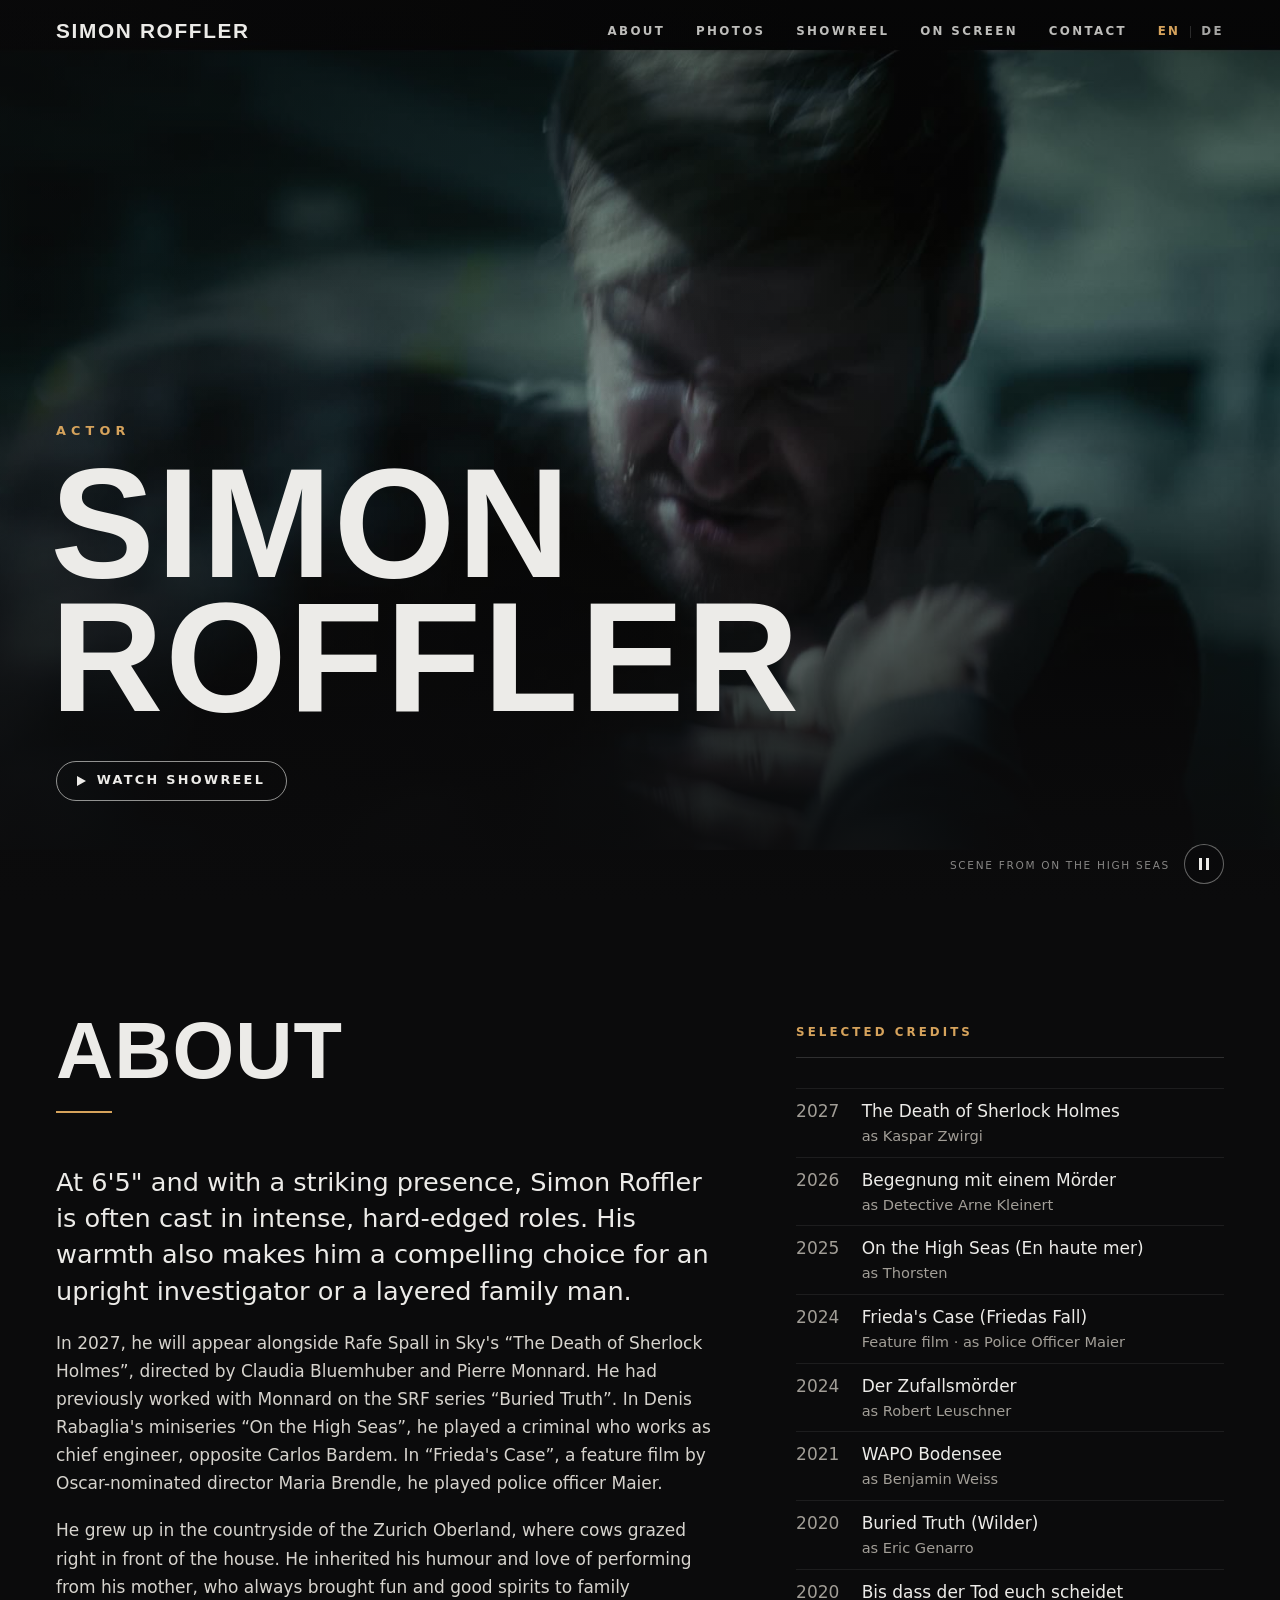
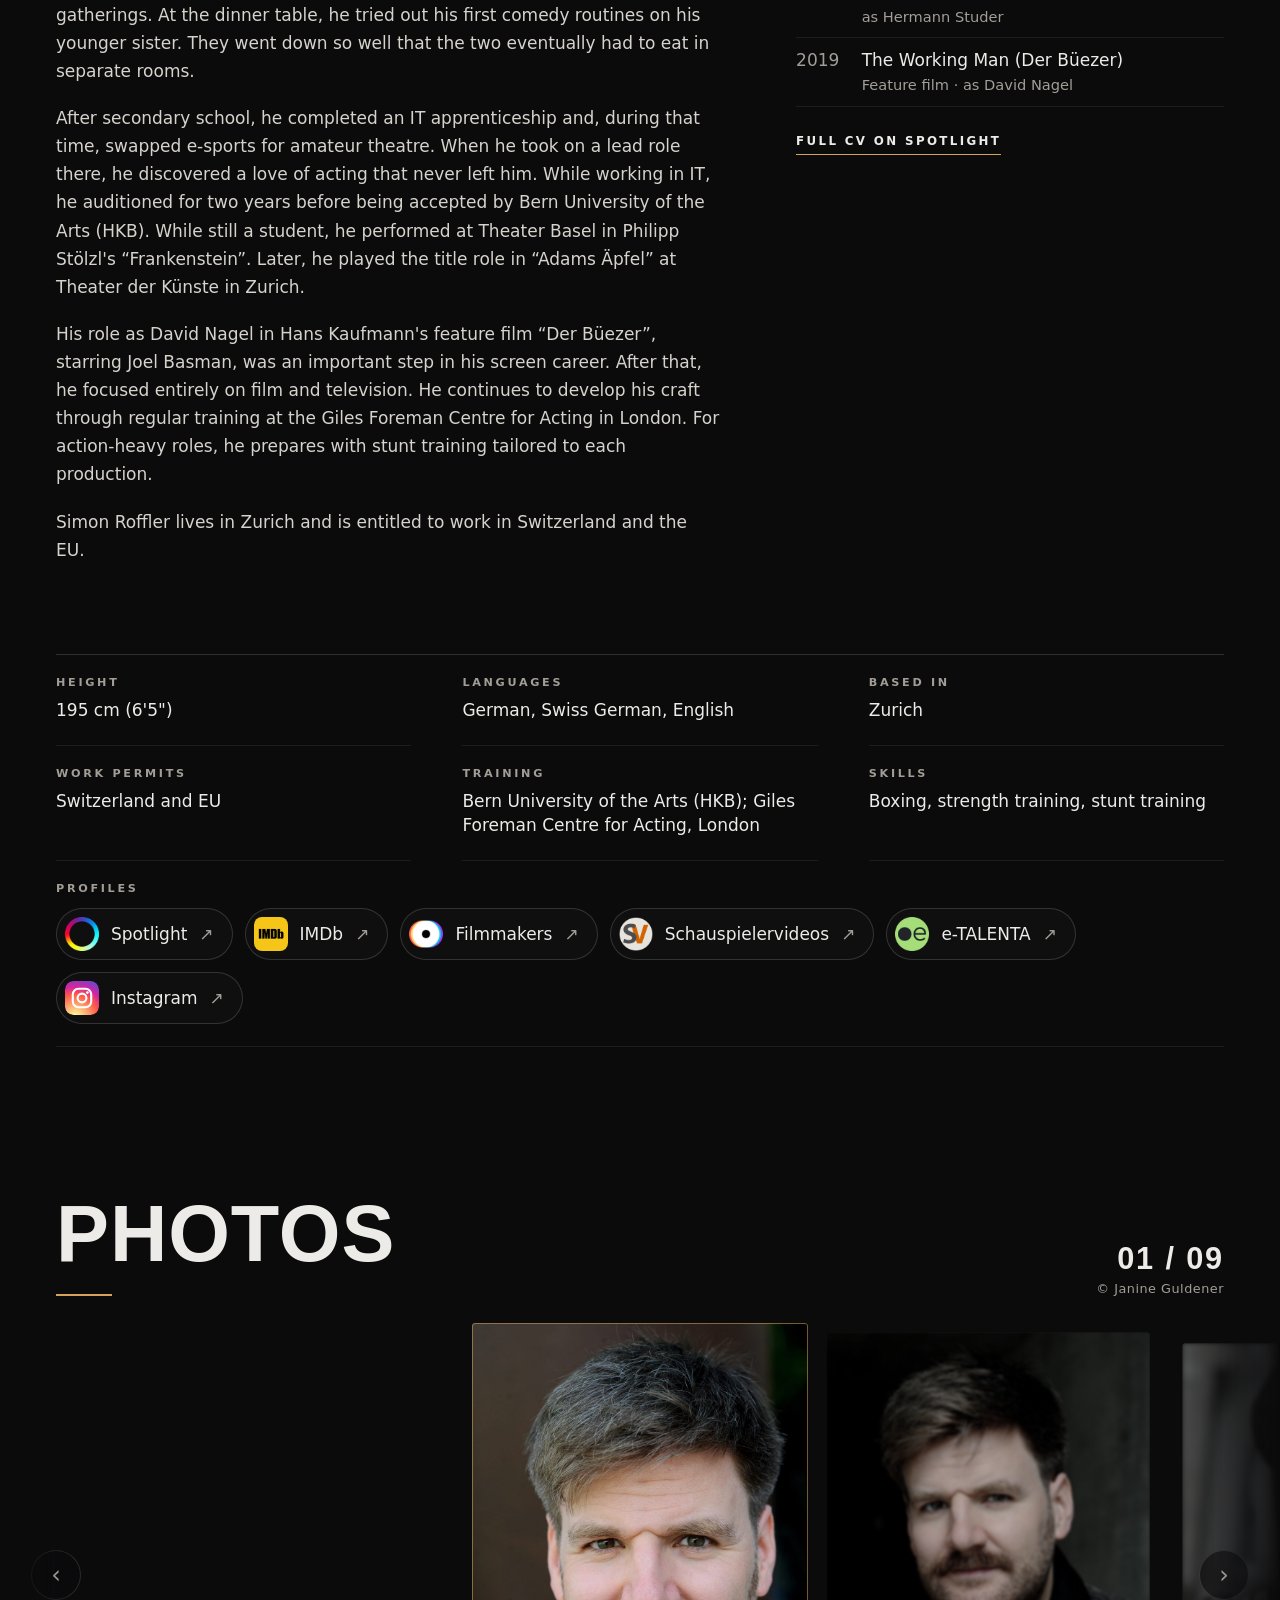
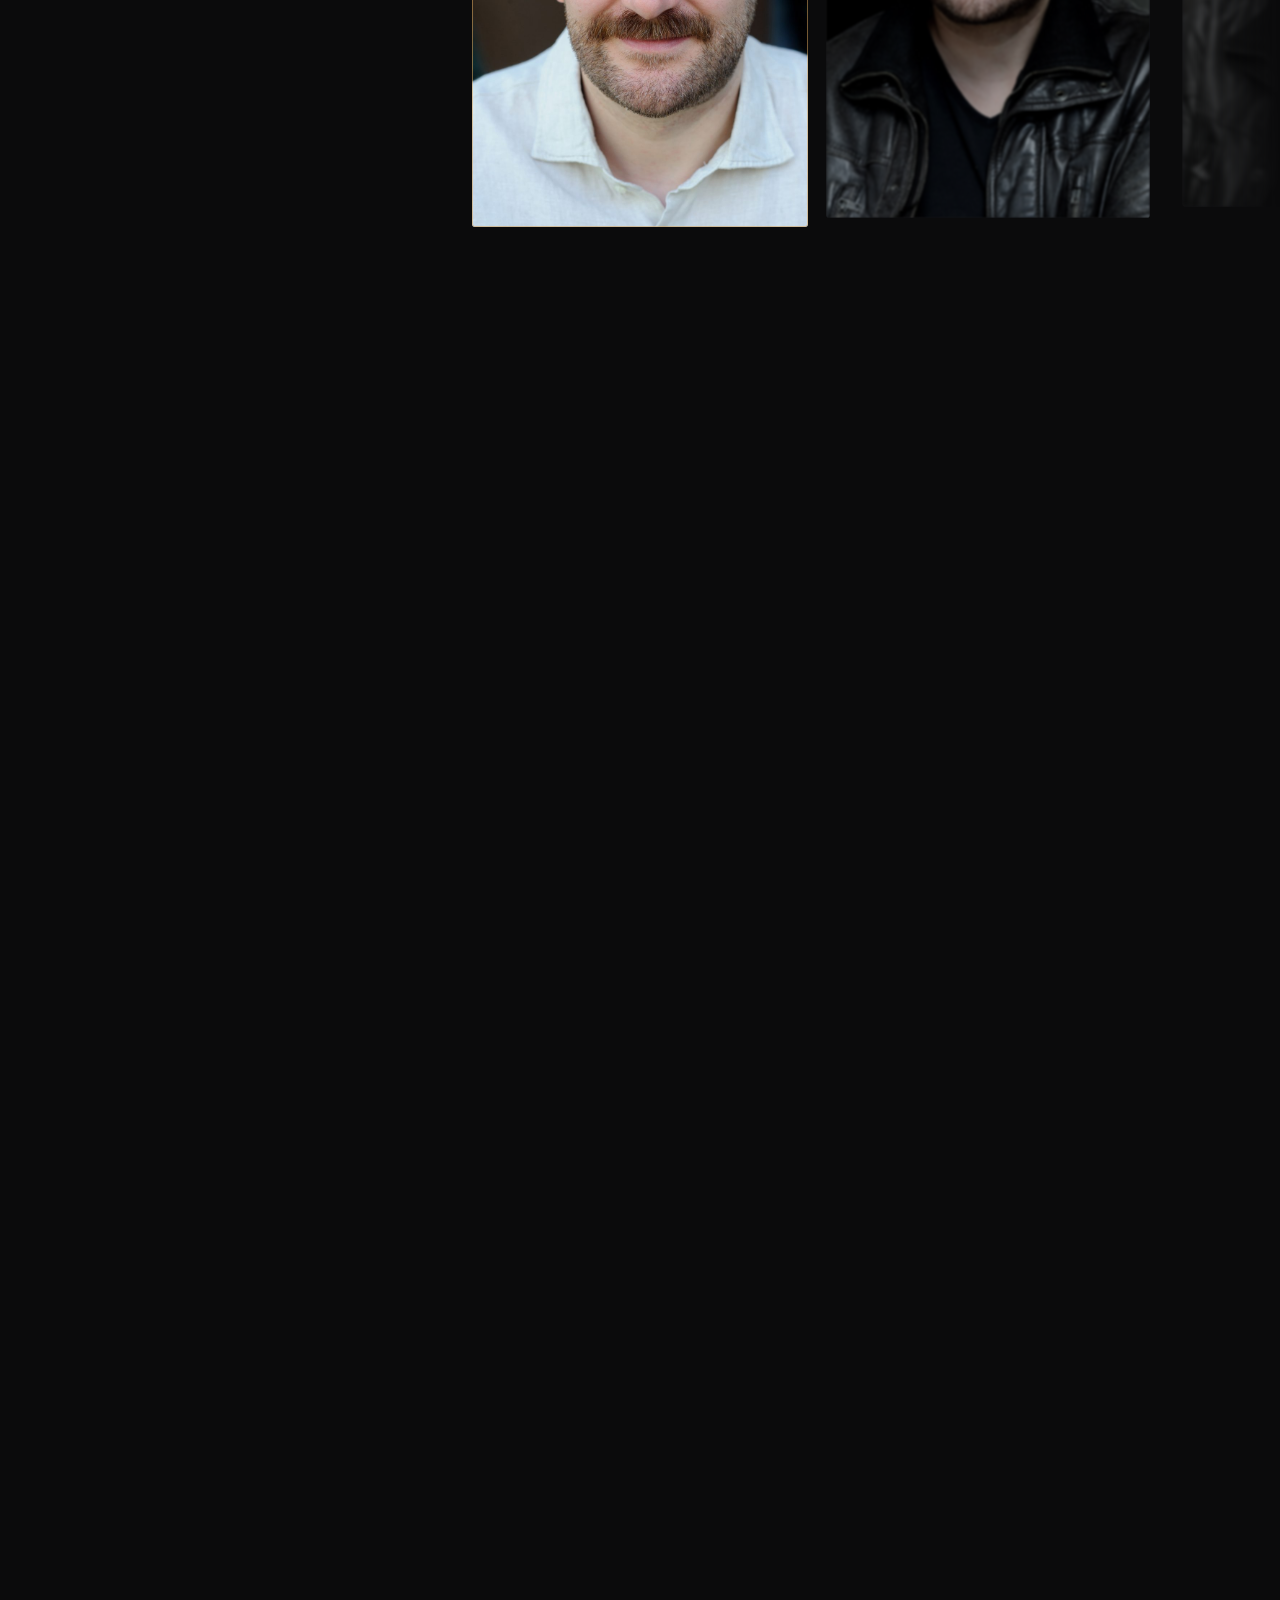
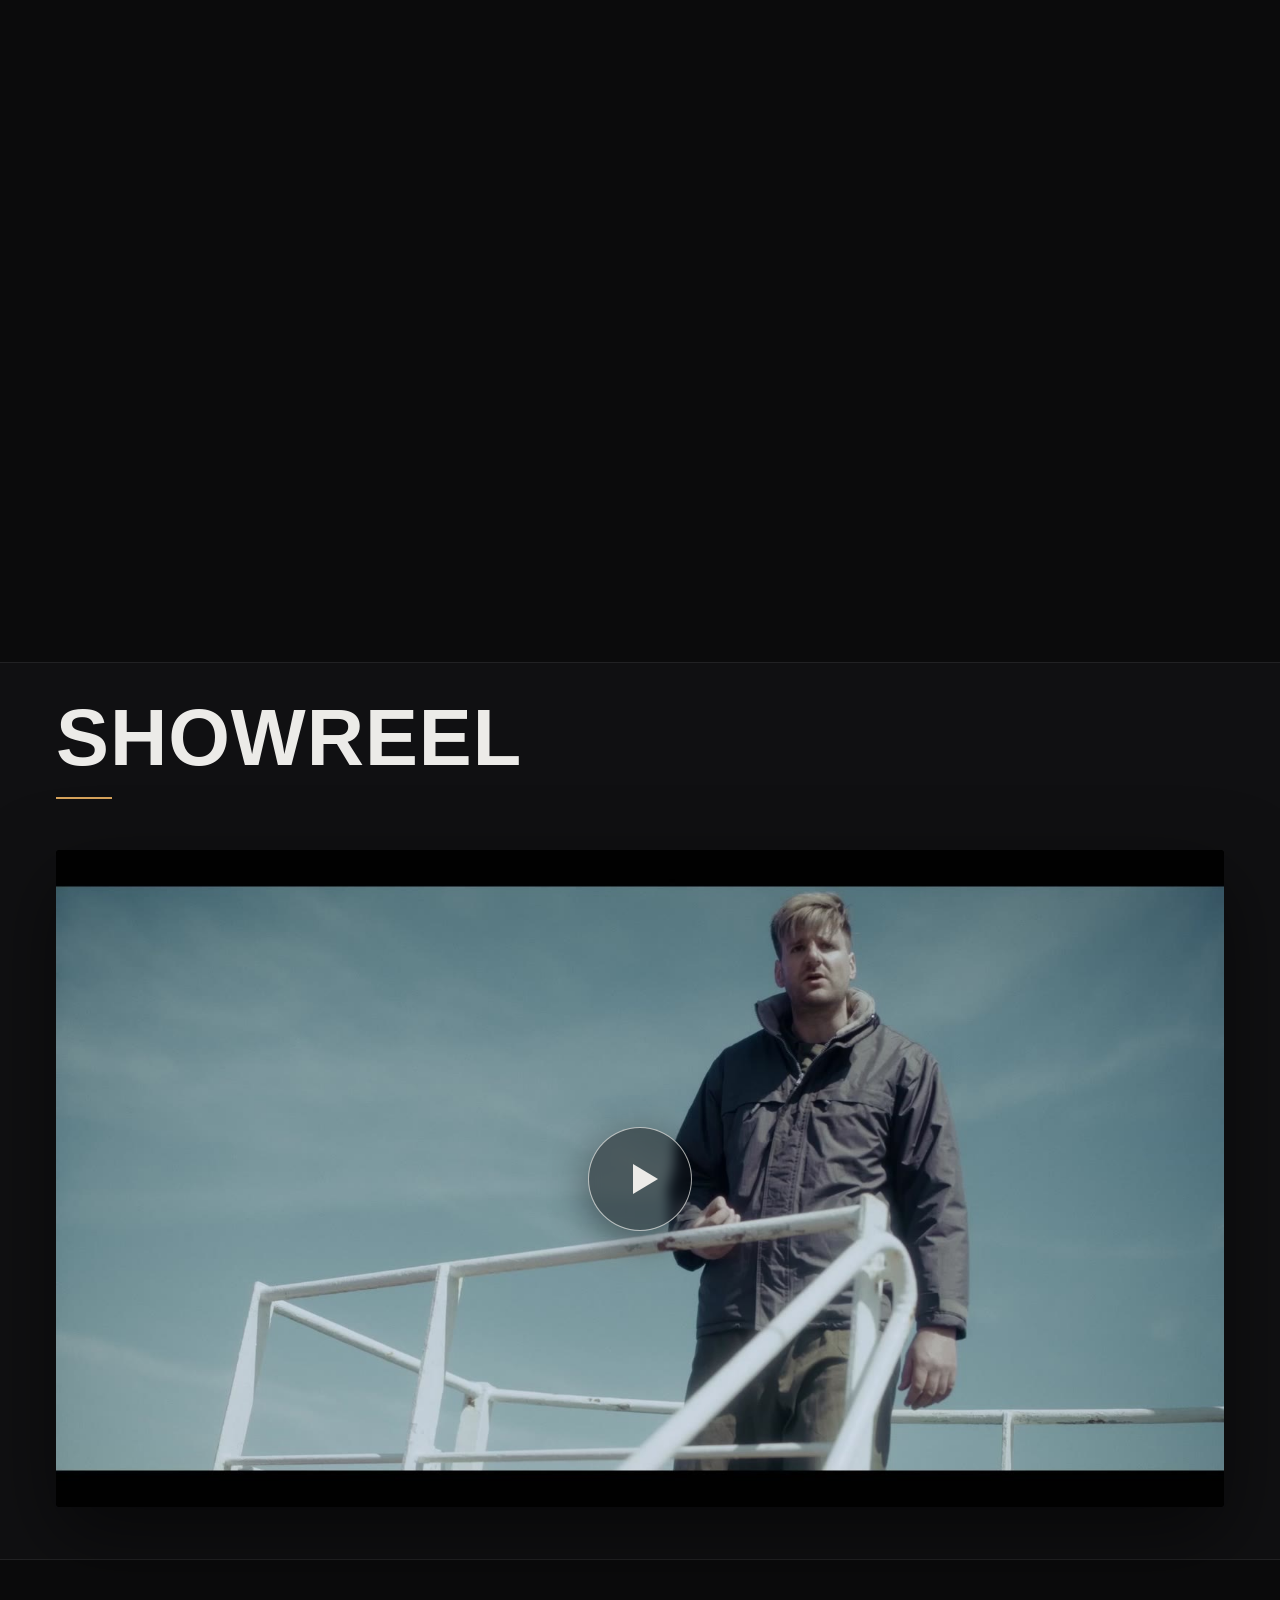
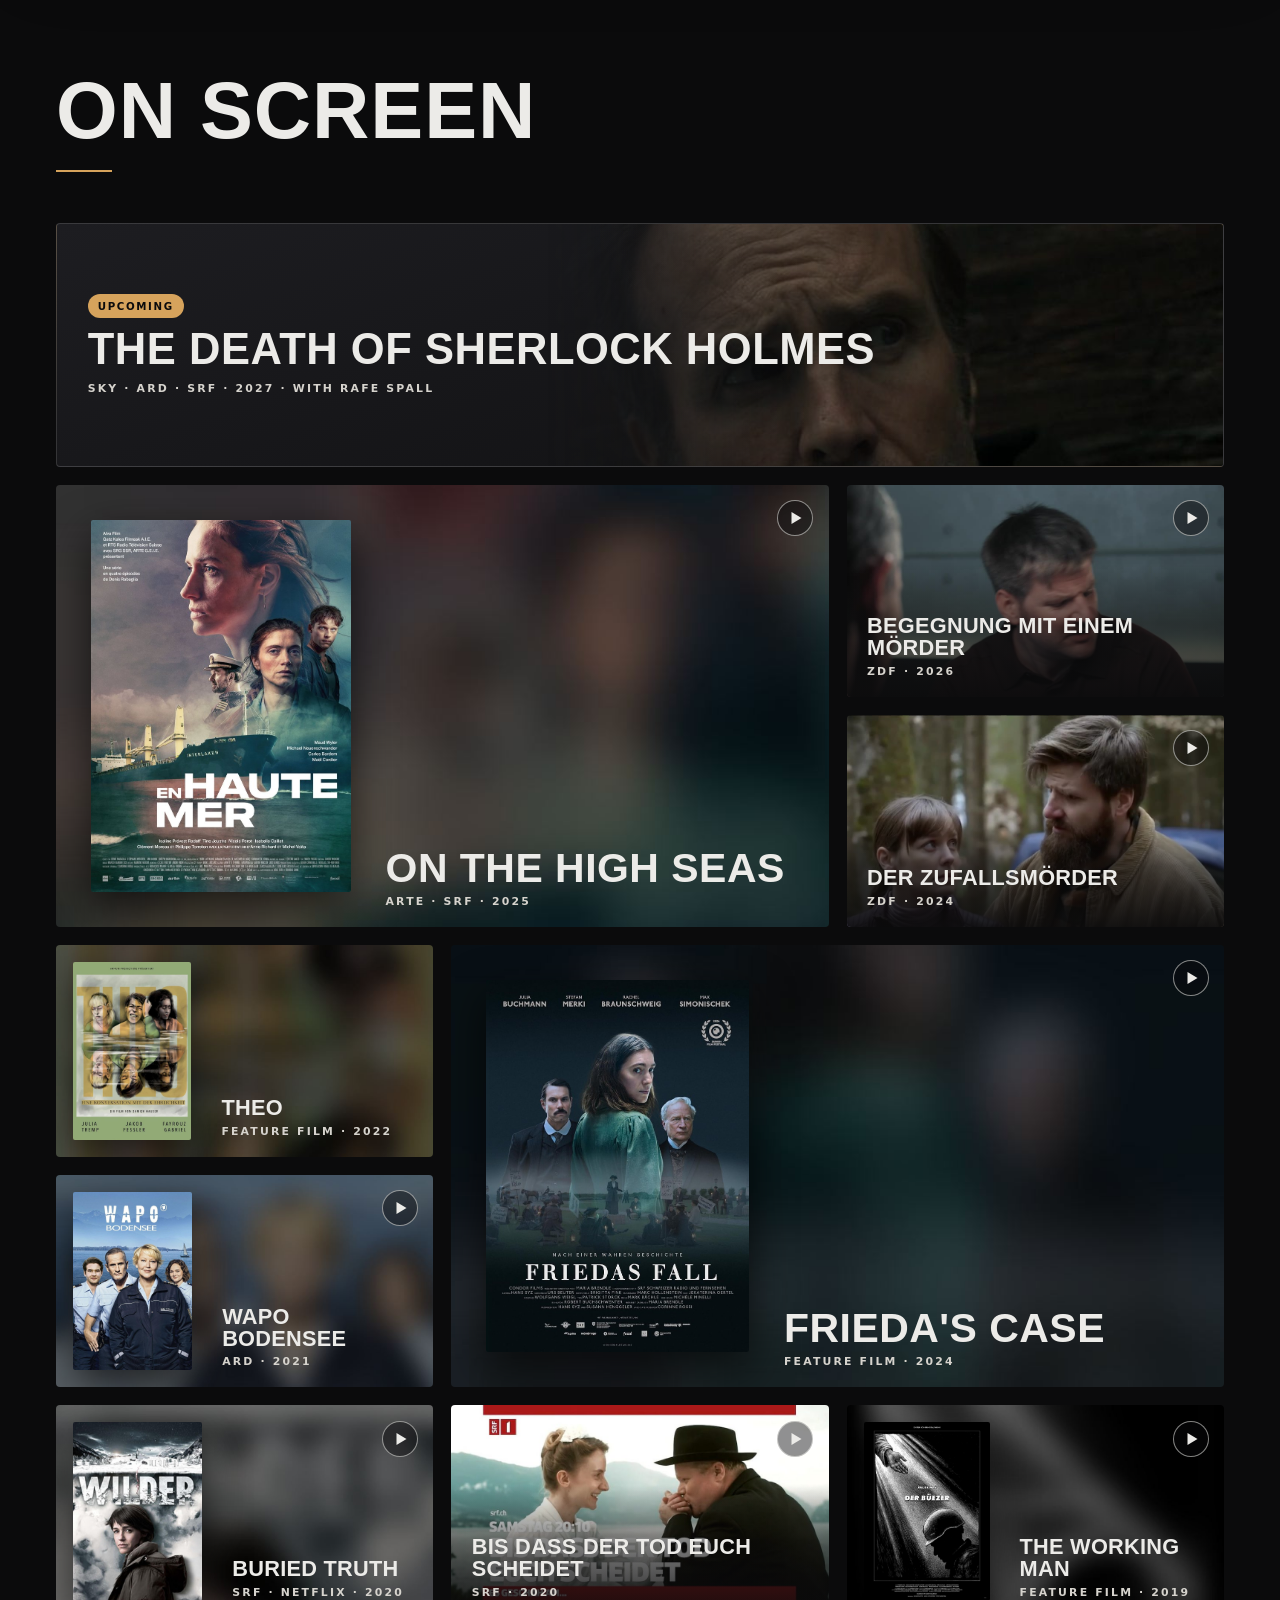
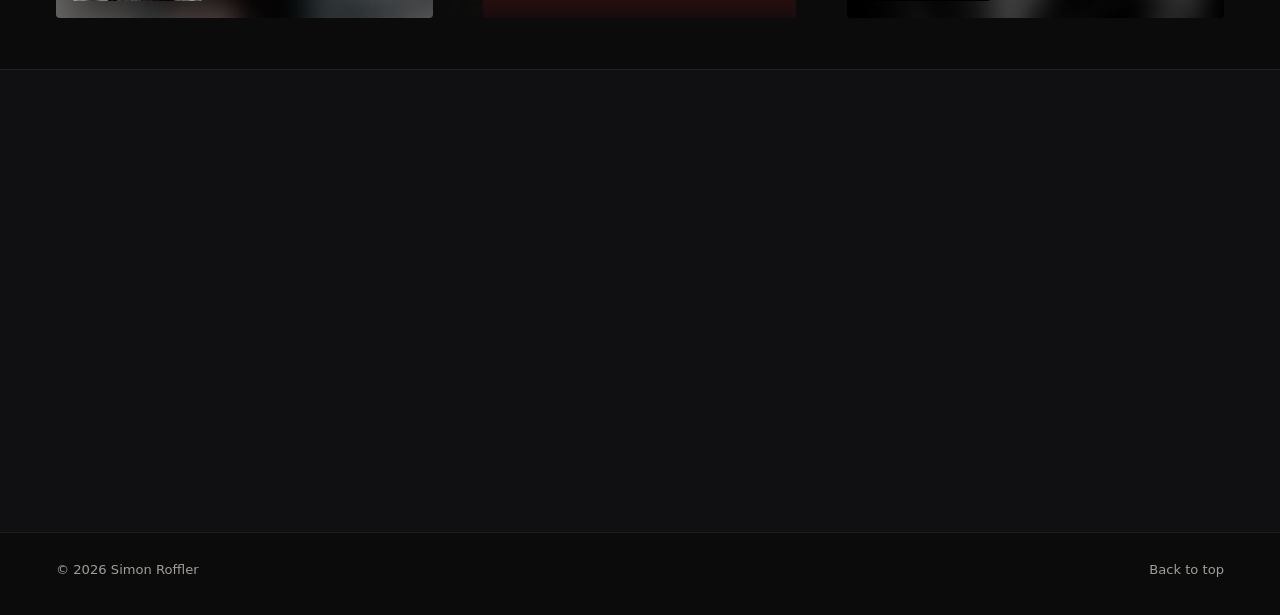
==== commit 26afe1e9: "Website 2026-11-19 11:11" ====
--- a/index.html
+++ b/index.html
@@ -4,7 +4,7 @@
 <meta charset="utf-8">
 <meta name="viewport" content="width=device-width, initial-scale=1">
 <title>Simon Roffler – Actor</title>
-<meta name="description" content="Official website of actor Simon Roffler: showreel, credits, photos and contact.">
+<meta name="description" content="Simon Roffler is an actor for film and TV, based in Zurich. Credits include The Death of Sherlock Holmes, On the High Seas and Frieda&#x27;s Case.">
 <link rel="canonical" href="https://simonroffler.com/">
 <link rel="alternate" hreflang="en" href="https://simonroffler.com/">
 <link rel="alternate" hreflang="de" href="https://simonroffler.com/de/">
@@ -13,7 +13,7 @@
 <meta property="og:type" content="profile">
 <meta property="og:site_name" content="Simon Roffler">
 <meta property="og:title" content="Simon Roffler – Actor">
-<meta property="og:description" content="Official website of actor Simon Roffler: showreel, credits, photos and contact.">
+<meta property="og:description" content="Simon Roffler is an actor for film and TV, based in Zurich. Credits include The Death of Sherlock Holmes, On the High Seas and Frieda&#x27;s Case.">
 <meta property="og:url" content="https://simonroffler.com/">
 <meta property="og:image" content="https://simonroffler.com/img/og.jpg">
 <meta property="og:image:width" content="1200">
@@ -22,39 +22,214 @@
 <meta name="twitter:card" content="summary_large_image">
 <link rel="icon" href="data:image/svg+xml,%3Csvg xmlns='http://www.w3.org/2000/svg' viewBox='0 0 64 64'%3E%3Crect width='64' height='64' fill='%230b0b0c'/%3E%3Ctext x='32' y='43' font-family='Arial,sans-serif' font-size='28' font-weight='700' text-anchor='middle' fill='%23ecebe8'%3ESR%3C/text%3E%3C/svg%3E">
 <link rel="preload" as="image" href="media/hero-poster.jpg">
-<link rel="stylesheet" href="css/site.css?v=1795038050">
+<link rel="stylesheet" href="css/site.css?v=1795081729">
 <script>document.documentElement.className = 'js';</script>
 <script type="application/ld+json">{
  "@context": "https://schema.org",
- "@type": "Person",
- "@id": "https://simonroffler.com/#person",
- "name": "Simon Roffler",
- "url": "https://simonroffler.com/",
- "jobTitle": "Actor",
- "image": "https://simonroffler.com/img/portrait-01-l.jpg",
- "height": {
-  "@type": "QuantitativeValue",
-  "value": 195,
-  "unitCode": "CMT"
- },
- "knowsLanguage": [
-  "de",
-  "gsw",
-  "en"
- ],
- "homeLocation": {
-  "@type": "City",
-  "name": "Zurich"
- },
- "sameAs": [
-  "https://www.spotlight.com/2792-4509-7017",
-  "https://www.imdb.com/name/nm9088420/",
-  "https://filmmakers.de/simon-roffler",
-  "https://www.schauspielervideos.de/fullprofile/schauspieler-simon-roffler.html",
-  "https://www.etalenta.eu/members/profile/simon-roffler",
-  "https://www.instagram.com/simonroffler/"
- ],
- "description": "At 6'5\" and with a striking presence, Simon Roffler is often cast in intense, hard-edged roles. His warmth also makes him a compelling choice for an upright investigator or a layered family man."
+ "@graph": [
+  {
+   "@type": "WebSite",
+   "@id": "https://simonroffler.com/#website",
+   "url": "https://simonroffler.com/",
+   "name": "Simon Roffler",
+   "inLanguage": [
+    "en",
+    "de"
+   ]
+  },
+  {
+   "@type": "ProfilePage",
+   "@id": "https://simonroffler.com/#profilepage",
+   "url": "https://simonroffler.com/",
+   "name": "Simon Roffler – Actor",
+   "inLanguage": "en",
+   "dateModified": "2026-11-19",
+   "isPartOf": {
+    "@id": "https://simonroffler.com/#website"
+   },
+   "mainEntity": {
+    "@id": "https://simonroffler.com/#person"
+   }
+  },
+  {
+   "@type": "Person",
+   "@id": "https://simonroffler.com/#person",
+   "name": "Simon Roffler",
+   "url": "https://simonroffler.com/",
+   "jobTitle": "Actor",
+   "disambiguatingDescription": "Actor for film and television, based in Zurich",
+   "image": "https://simonroffler.com/img/portrait-01-l.jpg",
+   "height": {
+    "@type": "QuantitativeValue",
+    "value": 195,
+    "unitCode": "CMT"
+   },
+   "knowsLanguage": [
+    "de",
+    "gsw",
+    "en"
+   ],
+   "homeLocation": {
+    "@type": "City",
+    "name": "Zurich"
+   },
+   "alumniOf": [
+    {
+     "@type": "CollegeOrUniversity",
+     "name": "Bern University of the Arts (HKB)",
+     "url": "https://www.hkb.bfh.ch/"
+    }
+   ],
+   "contactPoint": {
+    "@type": "ContactPoint",
+    "contactType": "Representation (German-speaking market)",
+    "name": "Abraham Management",
+    "telephone": "+4933187705090",
+    "email": "office@abraham-management.de",
+    "url": "https://www.abraham-management.de"
+   },
+   "subjectOf": {
+    "@id": "https://simonroffler.com/#showreel"
+   },
+   "sameAs": [
+    "https://www.spotlight.com/2792-4509-7017",
+    "https://www.imdb.com/name/nm9088420/",
+    "https://filmmakers.de/simon-roffler",
+    "https://www.schauspielervideos.de/fullprofile/schauspieler-simon-roffler.html",
+    "https://www.etalenta.eu/members/profile/simon-roffler",
+    "https://www.instagram.com/simonroffler/"
+   ],
+   "description": "At 6'5\" and with a striking presence, Simon Roffler is often cast in intense, hard-edged roles. His warmth also makes him a compelling choice for an upright investigator or a layered family man."
+  },
+  {
+   "@type": "VideoObject",
+   "@id": "https://simonroffler.com/#showreel",
+   "name": "Showreel 2026 – Simon Roffler",
+   "description": "Showreel 2026 of actor Simon Roffler",
+   "thumbnailUrl": "https://simonroffler.com/media/showreel-2026.jpg",
+   "contentUrl": "https://simonroffler.com/media/showreel-2026.mp4",
+   "uploadDate": "2026-11-17",
+   "duration": "PT1M48S",
+   "actor": {
+    "@id": "https://simonroffler.com/#person"
+   }
+  },
+  {
+   "@type": "TVSeries",
+   "name": "The Death of Sherlock Holmes",
+   "datePublished": "2027",
+   "actor": {
+    "@type": "PerformanceRole",
+    "actor": {
+     "@id": "https://simonroffler.com/#person"
+    },
+    "characterName": "Kaspar Zwirgi"
+   }
+  },
+  {
+   "@type": "TVEpisode",
+   "name": "Begegnung mit einem Mörder",
+   "datePublished": "2026",
+   "actor": {
+    "@type": "PerformanceRole",
+    "actor": {
+     "@id": "https://simonroffler.com/#person"
+    },
+    "characterName": "Detective Arne Kleinert"
+   }
+  },
+  {
+   "@type": "TVSeries",
+   "name": "On the High Seas",
+   "datePublished": "2025",
+   "alternateName": [
+    "Auf hoher See",
+    "En haute mer"
+   ],
+   "actor": {
+    "@type": "PerformanceRole",
+    "actor": {
+     "@id": "https://simonroffler.com/#person"
+    },
+    "characterName": "Thorsten"
+   }
+  },
+  {
+   "@type": "Movie",
+   "name": "Frieda's Case",
+   "datePublished": "2024",
+   "alternateName": "Friedas Fall",
+   "actor": {
+    "@type": "PerformanceRole",
+    "actor": {
+     "@id": "https://simonroffler.com/#person"
+    },
+    "characterName": "Police Officer Maier"
+   }
+  },
+  {
+   "@type": "TVEpisode",
+   "name": "Der Zufallsmörder",
+   "datePublished": "2024",
+   "actor": {
+    "@type": "PerformanceRole",
+    "actor": {
+     "@id": "https://simonroffler.com/#person"
+    },
+    "characterName": "Robert Leuschner"
+   }
+  },
+  {
+   "@type": "TVSeries",
+   "name": "WAPO Bodensee",
+   "datePublished": "2021",
+   "actor": {
+    "@type": "PerformanceRole",
+    "actor": {
+     "@id": "https://simonroffler.com/#person"
+    },
+    "characterName": "Benjamin Weiss"
+   }
+  },
+  {
+   "@type": "TVSeries",
+   "name": "Buried Truth",
+   "datePublished": "2020",
+   "alternateName": "Wilder",
+   "actor": {
+    "@type": "PerformanceRole",
+    "actor": {
+     "@id": "https://simonroffler.com/#person"
+    },
+    "characterName": "Eric Genarro"
+   }
+  },
+  {
+   "@type": "CreativeWork",
+   "name": "Bis dass der Tod euch scheidet",
+   "datePublished": "2020",
+   "actor": {
+    "@type": "PerformanceRole",
+    "actor": {
+     "@id": "https://simonroffler.com/#person"
+    },
+    "characterName": "Hermann Studer"
+   }
+  },
+  {
+   "@type": "Movie",
+   "name": "The Working Man",
+   "datePublished": "2019",
+   "alternateName": "Der Büezer",
+   "actor": {
+    "@type": "PerformanceRole",
+    "actor": {
+     "@id": "https://simonroffler.com/#person"
+    },
+    "characterName": "David Nagel"
+   }
+  }
+ ]
 }</script>
 </head>
 <body>
@@ -123,23 +298,16 @@
       <div class="about__cv reveal">
         <p class="cv__head">Selected credits</p>
 <div class="cv">
-<h3 class="h3">Television</h3>
 <ul class="cv__list">
-<li><span class="cv__year">2027</span><span>The Death of Sherlock Holmes</span></li>
-<li><span class="cv__year">2026</span><span>Begegnung mit einem Mörder</span></li>
-<li><span class="cv__year">2025</span><span>On the High Seas</span></li>
-<li><span class="cv__year">2024</span><span>Der Zufallsmörder</span></li>
-<li><span class="cv__year">2021</span><span>WAPO Bodensee</span></li>
-<li><span class="cv__year">2020</span><span>Buried Truth</span></li>
-<li><span class="cv__year">2020</span><span>Bis dass der Tod euch scheidet</span></li>
-</ul>
-</div>
-<div class="cv">
-<h3 class="h3">Film</h3>
-<ul class="cv__list">
-<li><span class="cv__year">2024</span><span>Frieda&#x27;s Case</span></li>
-<li><span class="cv__year">2022</span><span>Theo</span></li>
-<li><span class="cv__year">2019</span><span>The Working Man</span></li>
+<li><span class="cv__year">2027</span><span class="cv__title">The Death of Sherlock Holmes<span class="cv__role">as Kaspar Zwirgi</span></span></li>
+<li><span class="cv__year">2026</span><span class="cv__title">Begegnung mit einem Mörder<span class="cv__role">as Detective Arne Kleinert</span></span></li>
+<li><span class="cv__year">2025</span><span class="cv__title">On the High Seas (En haute mer)<span class="cv__role">as Thorsten</span></span></li>
+<li><span class="cv__year">2024</span><span class="cv__title">Frieda&#x27;s Case (Friedas Fall)<span class="cv__role">Feature film · as Police Officer Maier</span></span></li>
+<li><span class="cv__year">2024</span><span class="cv__title">Der Zufallsmörder<span class="cv__role">as Robert Leuschner</span></span></li>
+<li><span class="cv__year">2021</span><span class="cv__title">WAPO Bodensee<span class="cv__role">as Benjamin Weiss</span></span></li>
+<li><span class="cv__year">2020</span><span class="cv__title">Buried Truth (Wilder)<span class="cv__role">as Eric Genarro</span></span></li>
+<li><span class="cv__year">2020</span><span class="cv__title">Bis dass der Tod euch scheidet<span class="cv__role">as Hermann Studer</span></span></li>
+<li><span class="cv__year">2019</span><span class="cv__title">The Working Man (Der Büezer)<span class="cv__role">Feature film · as David Nagel</span></span></li>
 </ul>
 </div>
 <a class="textlink cv__more" href="https://www.spotlight.com/2792-4509-7017" target="_blank" rel="noopener">Full CV on Spotlight</a>
@@ -314,6 +482,6 @@
   <button class="lightbox__btn lightbox__close" type="button" aria-label="Close">×</button>
 </dialog>
 
-<script src="js/site.js?v=1795038050" defer></script>
+<script src="js/site.js?v=1795081729" defer></script>
 </body>
 </html>
--- a/css/site.css
+++ b/css/site.css
@@ -212,6 +212,8 @@
 }
 .cv__list li:last-child { border-bottom: 1px solid var(--line-2); }
 .cv__year { color: var(--muted); font-variant-numeric: tabular-nums; }
+/* Rolle unter dem Titel, ruhiger als der Titel */
+.cv__role { display: block; margin-top: 3px; font-size: .86em; color: var(--muted); }
 .cv__more { display: inline-block; margin-top: 26px; }
 
 .textlink {
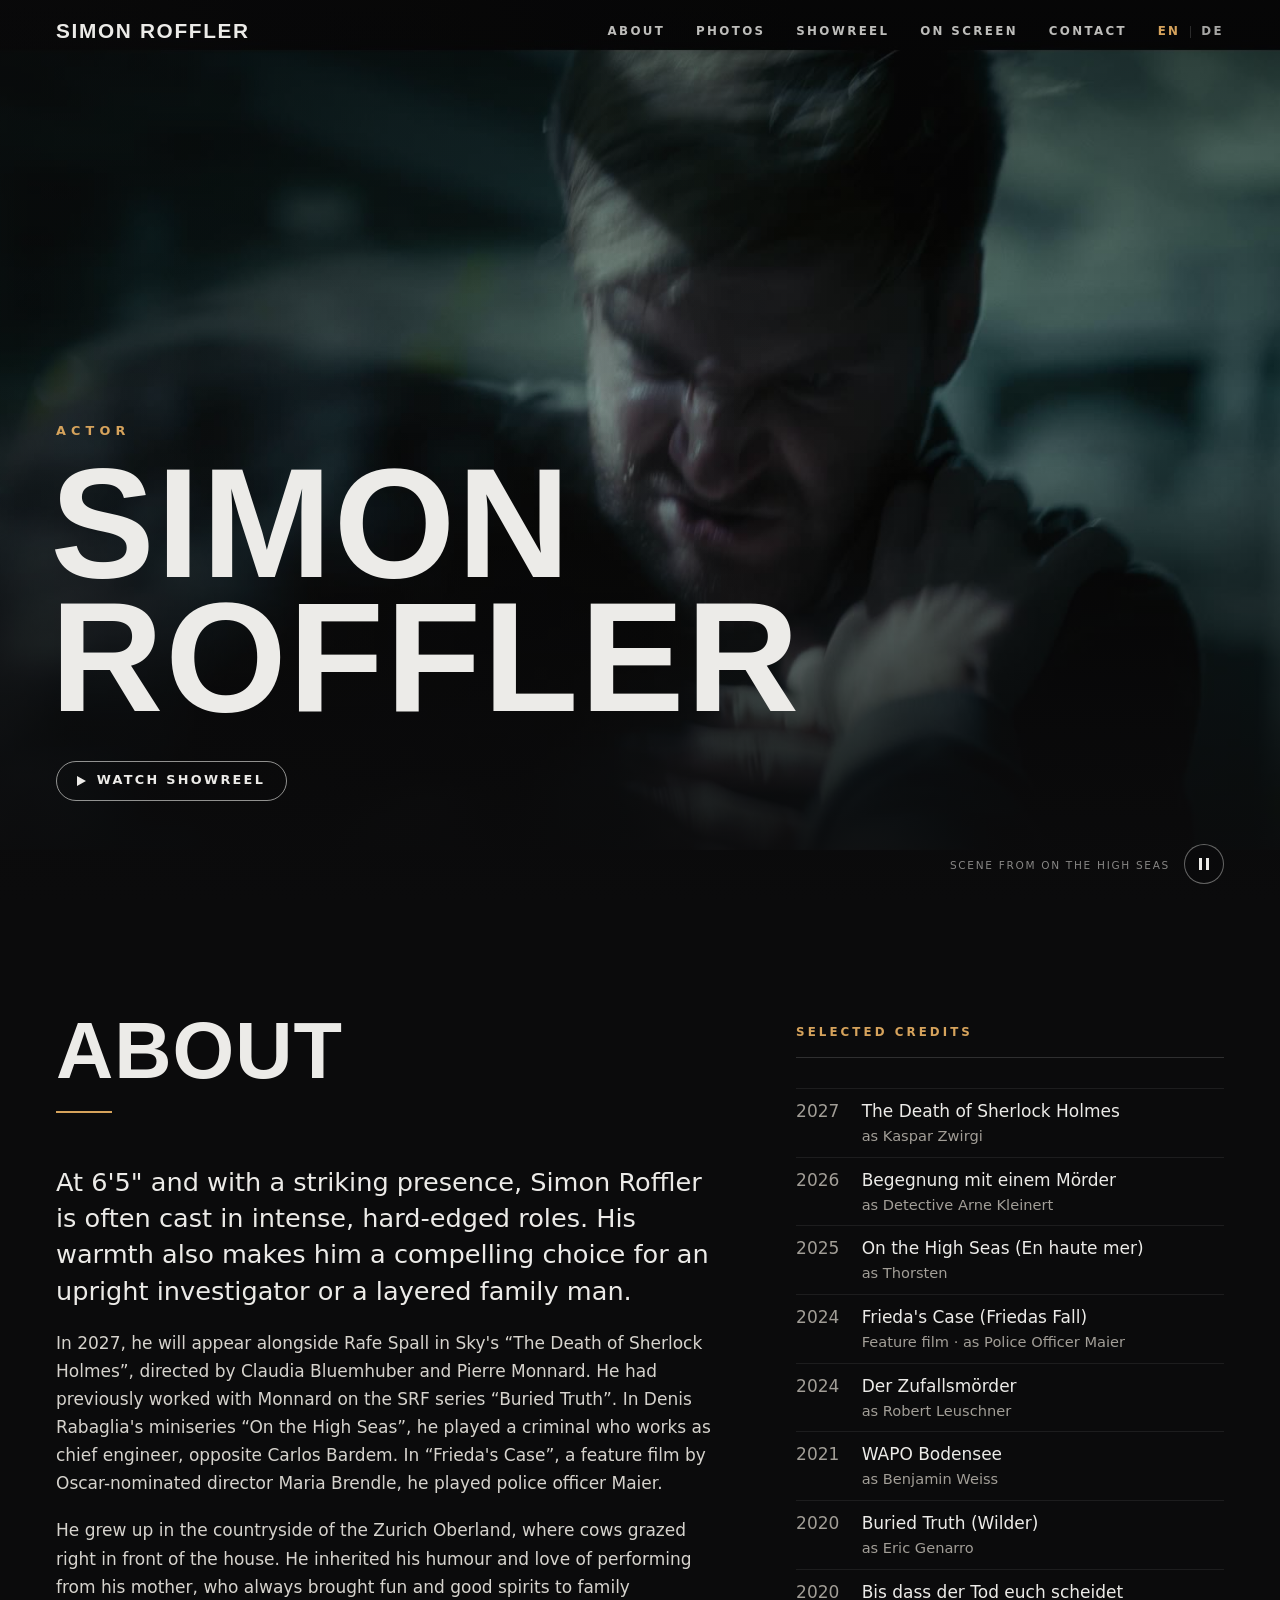
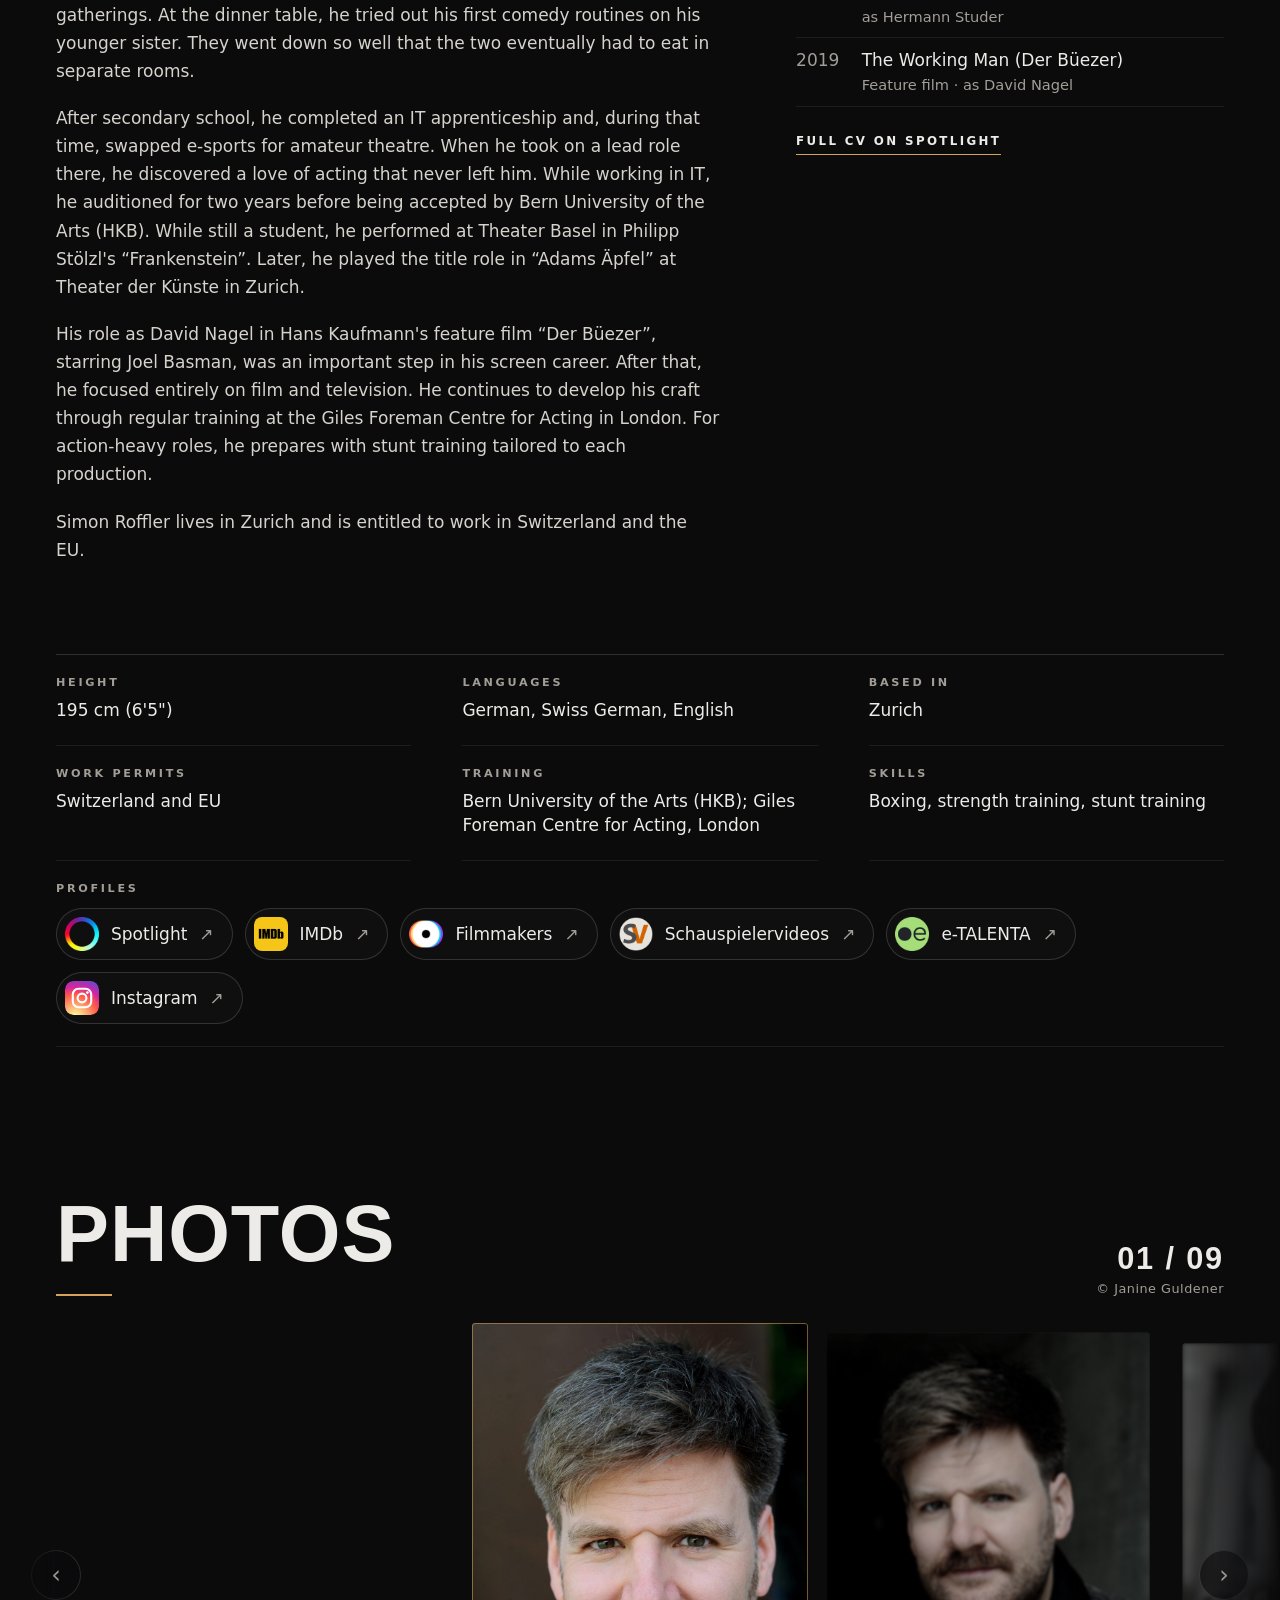
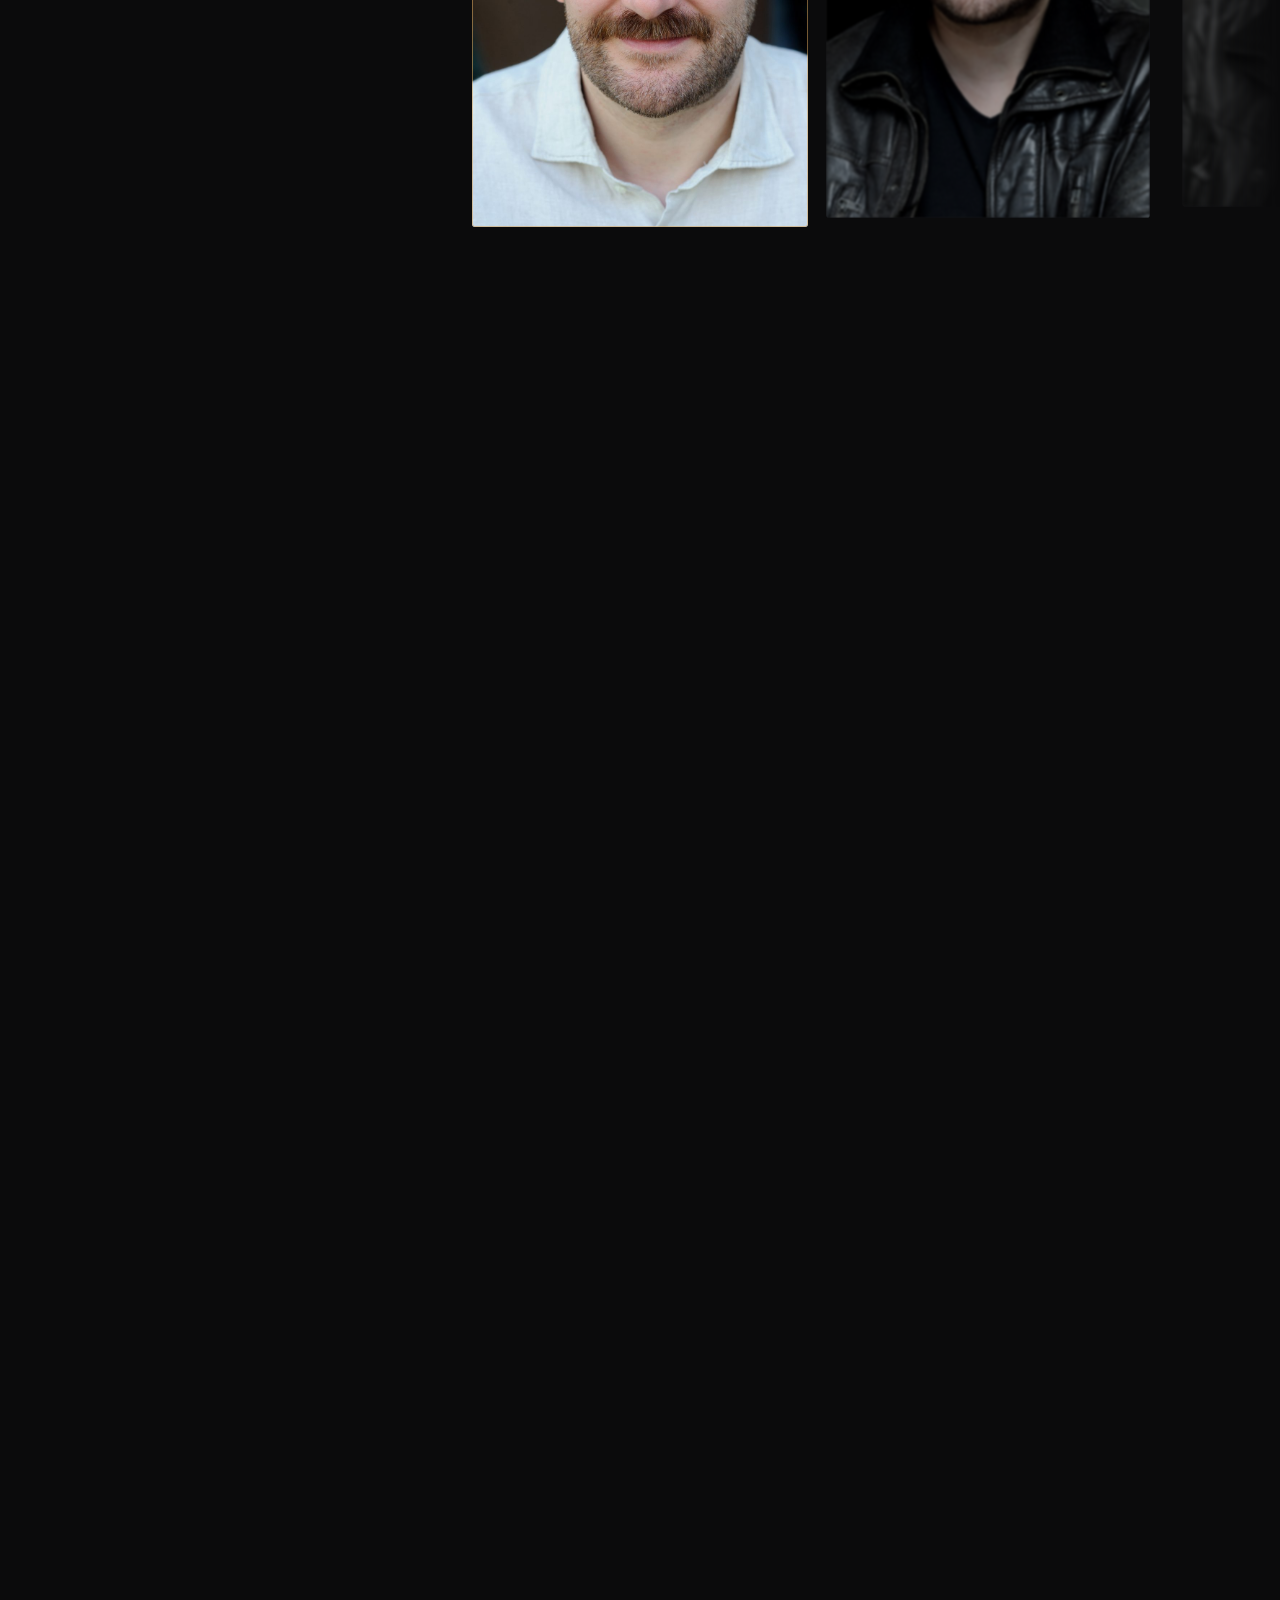
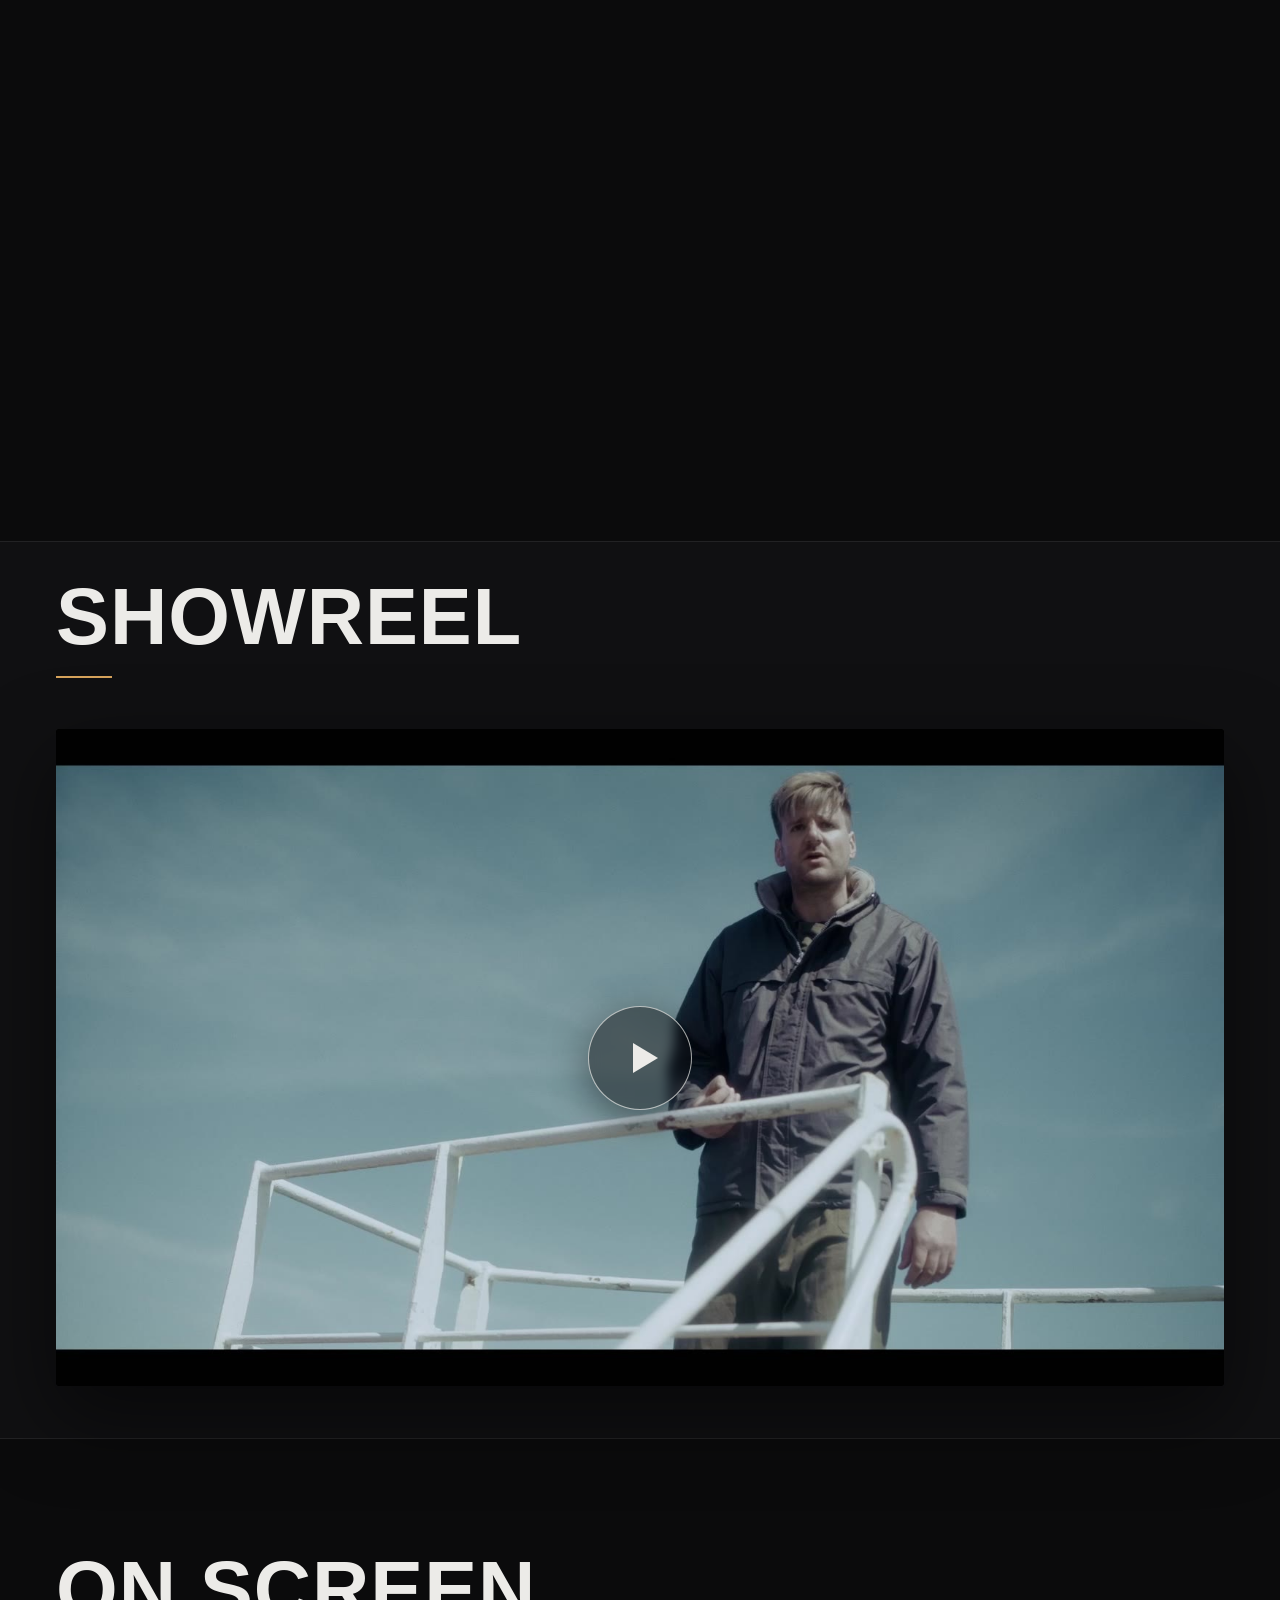
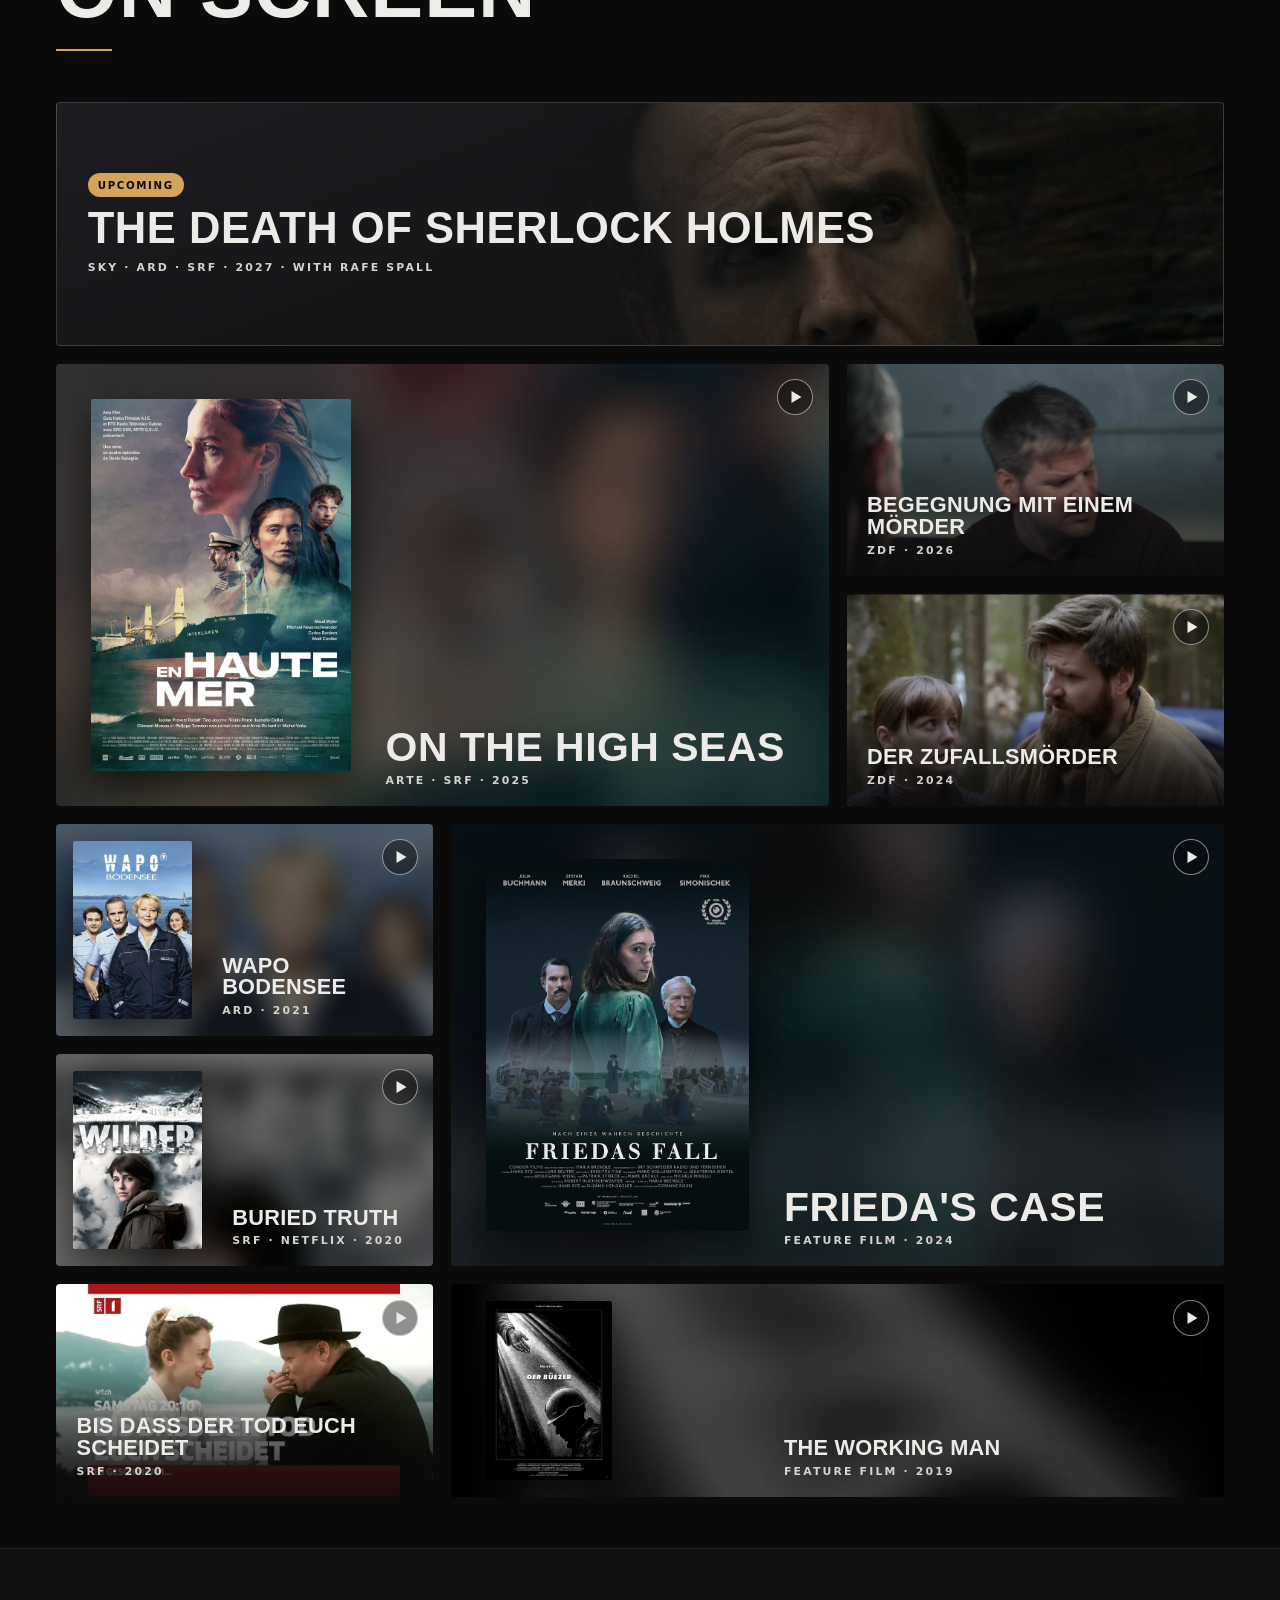
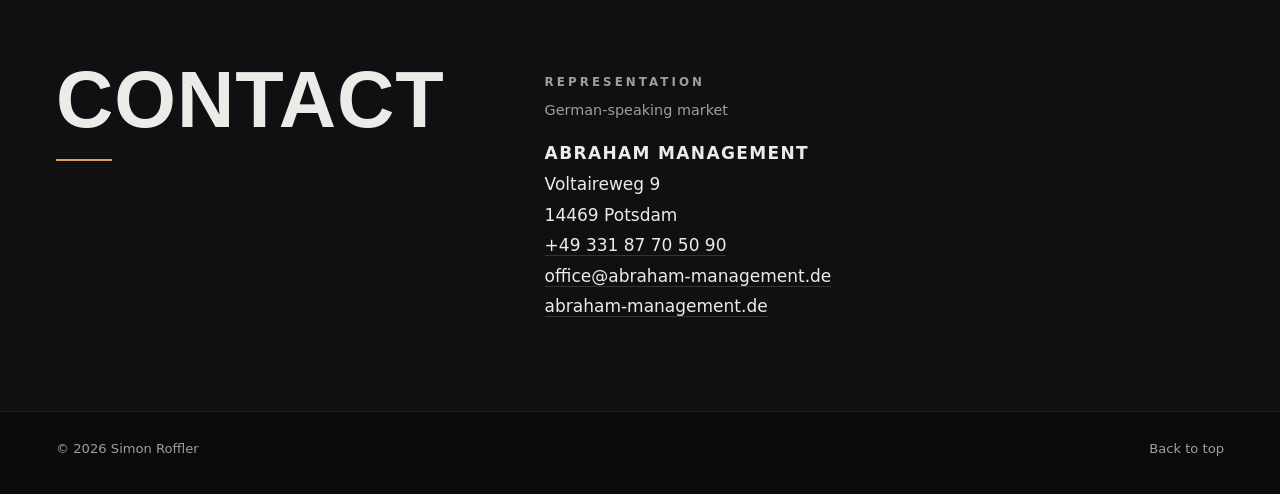
==== commit c317df97: "Website 2026-11-19 12:04" ====
--- a/index.html
+++ b/index.html
@@ -22,7 +22,7 @@
 <meta name="twitter:card" content="summary_large_image">
 <link rel="icon" href="data:image/svg+xml,%3Csvg xmlns='http://www.w3.org/2000/svg' viewBox='0 0 64 64'%3E%3Crect width='64' height='64' fill='%230b0b0c'/%3E%3Ctext x='32' y='43' font-family='Arial,sans-serif' font-size='28' font-weight='700' text-anchor='middle' fill='%23ecebe8'%3ESR%3C/text%3E%3C/svg%3E">
 <link rel="preload" as="image" href="media/hero-poster.jpg">
-<link rel="stylesheet" href="css/site.css?v=1795081729">
+<link rel="stylesheet" href="css/site.css?v=1795084820">
 <script>document.documentElement.className = 'js';</script>
 <script type="application/ld+json">{
  "@context": "https://schema.org",
@@ -346,11 +346,11 @@
         <li><a class="strip__item" href="img/portrait-01-l.jpg" data-i="0" data-credit="Janine Guldener"><img src="img/portrait-01-m.jpg" alt="Simon Roffler in a white shirt, smiling" width="932" height="1400" draggable="false"></a></li>
 <li><a class="strip__item" href="img/portrait-06-l.jpg" data-i="1" data-credit="Janine Guldener"><img src="img/portrait-06-m.jpg" alt="Simon Roffler in a leather jacket, facing the camera" width="932" height="1400" draggable="false"></a></li>
 <li><a class="strip__item" href="img/portrait-02-l.jpg" data-i="2" data-credit="Janine Guldener"><img src="img/portrait-02-m.jpg" alt="Simon Roffler in a leather jacket, serious look" width="932" height="1400" draggable="false"></a></li>
-<li><a class="strip__item" href="img/portrait-04-l.jpg" data-i="3" data-credit="Janine Guldener"><img src="img/portrait-04-m.jpg" alt="Simon Roffler in a green T-shirt, leaning forward" width="1050" height="1400" loading="lazy" draggable="false"></a></li>
-<li><a class="strip__item" href="img/portrait-05-l.jpg" data-i="4" data-credit="Janine Guldener"><img src="img/portrait-05-m.jpg" alt="Simon Roffler in a red sweater, with a mischievous smile" width="1050" height="1400" loading="lazy" draggable="false"></a></li>
+<li><a class="strip__item" href="img/portrait-04-l.jpg" data-i="3" data-credit="Janine Guldener"><img src="img/portrait-04-m.jpg" alt="Simon Roffler in a green T-shirt, leaning forward" width="933" height="1400" loading="lazy" draggable="false"></a></li>
+<li><a class="strip__item" href="img/portrait-05-l.jpg" data-i="4" data-credit="Janine Guldener"><img src="img/portrait-05-m.jpg" alt="Simon Roffler in a red sweater, with a mischievous smile" width="933" height="1400" loading="lazy" draggable="false"></a></li>
 <li><a class="strip__item" href="img/portrait-03-l.jpg" data-i="5" data-credit="Janine Guldener"><img src="img/portrait-03-m.jpg" alt="Simon Roffler in a green shirt, laughing" width="932" height="1400" loading="lazy" draggable="false"></a></li>
-<li><a class="strip__item" href="img/portrait-09-l.jpg" data-i="6" data-credit="Tom Rufer"><img src="img/portrait-09-m.jpg" alt="Simon Roffler in a plaid shirt, with a full beard" width="1120" height="1400" loading="lazy" draggable="false"></a></li>
-<li><a class="strip__item" href="img/portrait-07-l.jpg" data-i="7" data-credit="Janine Guldener"><img src="img/portrait-07-m.jpg" alt="Simon Roffler, full-length photo in front of a brick wall" width="1050" height="1400" loading="lazy" draggable="false"></a></li>
+<li><a class="strip__item" href="img/portrait-09-l.jpg" data-i="6" data-credit="Tom Rufer"><img src="img/portrait-09-m.jpg" alt="Simon Roffler in a plaid shirt, with a full beard" width="934" height="1400" loading="lazy" draggable="false"></a></li>
+<li><a class="strip__item" href="img/portrait-07-l.jpg" data-i="7" data-credit="Janine Guldener"><img src="img/portrait-07-m.jpg" alt="Simon Roffler, full-length photo in front of a brick wall" width="933" height="1400" loading="lazy" draggable="false"></a></li>
 <li><a class="strip__item" href="img/portrait-08-l.jpg" data-i="8" data-credit="Tom Rufer"><img src="img/portrait-08-m.jpg" alt="Simon Roffler in a black tank top, studio photo" width="934" height="1400" loading="lazy" draggable="false"></a></li>
       </ul>
       <button class="strip__btn strip__prev" type="button" aria-label="Previous photo">‹</button>
@@ -407,11 +407,6 @@
 <span class="scene__play" aria-hidden="true"></span>
 <figcaption class="scene__cap"><span class="scene__title">Der Zufallsmörder</span><span class="scene__meta">ZDF · 2024</span></figcaption>
 </figure>
-<figure class="scene scene--poster reveal" style="--pw:0.314">
-<img class="scene__bg" src="img/plakat-theo-bg.jpg" alt="" loading="lazy">
-<img class="scene__poster" src="img/plakat-theo.jpg" alt="Poster: Theo" width="664" height="1000" loading="lazy">
-<figcaption class="scene__cap"><span class="scene__title">Theo</span><span class="scene__meta">Feature film · 2022</span></figcaption>
-</figure>
 <figure class="scene scene--poster scene--video reveal" style="--pw:0.316">
 <img class="scene__bg" src="img/plakat-wapo-bg.jpg" alt="" loading="lazy">
 <img class="scene__poster" src="img/plakat-wapo.jpg" alt="Poster: WAPO Bodensee" width="668" height="1000" loading="lazy">
@@ -432,7 +427,7 @@
 <span class="scene__play" aria-hidden="true"></span>
 <figcaption class="scene__cap"><span class="scene__title">Bis dass der Tod euch scheidet</span><span class="scene__meta">SRF · 2020</span></figcaption>
 </figure>
-<figure class="scene scene--poster scene--video reveal" style="--pw:0.334">
+<figure class="scene scene--wide scene--poster scene--video reveal" style="--pw:0.334">
 <img class="scene__bg" src="img/plakat-buezer-bg.jpg" alt="" loading="lazy">
 <img class="scene__poster" src="img/plakat-buezer.jpg" alt="Poster: The Working Man" width="707" height="1000" loading="lazy">
 <video class="scene__video" muted loop playsinline preload="none" aria-hidden="true" tabindex="-1" disablepictureinpicture><source src="media/szene-buezer.mp4" type="video/mp4"></video>
@@ -482,6 +477,6 @@
   <button class="lightbox__btn lightbox__close" type="button" aria-label="Close">×</button>
 </dialog>
 
-<script src="js/site.js?v=1795081729" defer></script>
+<script src="js/site.js?v=1795084820" defer></script>
 </body>
 </html>
--- a/css/site.css
+++ b/css/site.css
@@ -1,535 +1,536 @@
-/* simonroffler.com – Gestaltung. Keine externen Schriften oder Dienste. */
-
-:root {
-  --bg: #0b0b0c;
-  --bg-2: #101012;
-  --panel: #161618;
-  --line: rgba(236, 235, 232, .16);
-  --line-2: rgba(236, 235, 232, .08);
-  --text: #ecebe8;
-  --soft: #d6d3cd;
-  --muted: #a29e97;
-  --accent: #d6a35c;
-  --accent-ink: #0b0b0c;
-  --display: "Bahnschrift", "DIN Condensed", "DIN Alternate", "Roboto Condensed", "sans-serif-condensed", "Arial Narrow", "Helvetica Neue", Arial, sans-serif;
-  --body: system-ui, -apple-system, "Segoe UI", Roboto, "Helvetica Neue", Arial, sans-serif;
-  --wrap: 1240px;
-  --pad: clamp(20px, 5vw, 56px);
-  --top-h: 64px;
-}
-
-*, *::before, *::after { box-sizing: border-box; }
-
-html { scroll-behavior: smooth; -webkit-text-size-adjust: 100%; }
-
-body {
-  margin: 0;
-  background: var(--bg);
-  color: var(--text);
-  font: 400 1.0625rem/1.65 var(--body);
-  -webkit-font-smoothing: antialiased;
-}
-
-img, video { display: block; max-width: 100%; }
-a { color: inherit; }
-h1, h2, h3, p, ul, dl, dd, figure { margin: 0; }
-ul { padding: 0; list-style: none; }
-button { font: inherit; color: inherit; }
-:focus-visible { outline: 2px solid var(--accent); outline-offset: 3px; }
-[id] { scroll-margin-top: calc(var(--top-h) + 8px); }
-
-.skip {
-  position: absolute; left: 12px; top: -60px; z-index: 100;
-  background: var(--text); color: var(--bg); padding: 10px 14px; border-radius: 4px;
-}
-.skip:focus { top: 12px; }
-
-.wrap { max-width: calc(var(--wrap) + 2 * var(--pad)); margin: 0 auto; padding: 0 var(--pad); }
-
-/* ---------- Kopfzeile ---------- */
-
-.top {
-  position: fixed; inset: 0 0 auto 0; z-index: 50; height: var(--top-h);
-  display: flex; align-items: center; gap: clamp(16px, 2.4vw, 34px);
-  padding: 0 var(--pad);
-  border-bottom: 1px solid transparent;
-  transition: background .3s, border-color .3s;
-}
-.top.is-solid {
-  background: rgba(11, 11, 12, .84);
-  -webkit-backdrop-filter: saturate(140%) blur(14px);
-  backdrop-filter: saturate(140%) blur(14px);
-  border-bottom-color: var(--line-2);
-}
-.top__name {
-  font-family: var(--display); font-stretch: 75%; font-weight: 700;
-  font-size: 1.3rem; letter-spacing: .08em; text-transform: uppercase; text-decoration: none;
-  margin-right: auto;
-}
-.js .top__name { opacity: 0; transform: translateY(-6px); pointer-events: none; transition: opacity .3s, transform .3s; }
-.js .top.is-solid .top__name { opacity: 1; transform: none; pointer-events: auto; }
-
-.top__nav { display: flex; gap: clamp(16px, 2.4vw, 34px); }
-.top__nav a, .top__lang a, .top__lang span, .top__menu {
-  font: 600 .74rem/1 var(--body); letter-spacing: .2em; text-transform: uppercase; text-decoration: none;
-}
-.top__nav a { padding: 10px 0; opacity: .8; transition: opacity .2s, color .2s; }
-.top__nav a:hover { opacity: 1; }
-.top__nav a.is-current { opacity: 1; color: var(--accent); }
-
-.top__lang, .menu__lang { display: flex; align-items: center; gap: 10px; }
-.top__lang a, .menu__lang a { opacity: .7; padding: 10px 0; }
-.top__lang a:hover, .menu__lang a:hover { opacity: 1; }
-.top__lang [aria-current], .menu__lang [aria-current] { color: var(--accent); }
-.top__lang i, .menu__lang i { width: 1px; height: 12px; background: var(--line); }
-
-.top__menu {
-  display: none; background: none; border: 1px solid rgba(236, 235, 232, .45); border-radius: 999px;
-  padding: 10px 16px; cursor: pointer;
-}
-
-.menu {
-  position: fixed; inset: 0; z-index: 60; background: rgba(11, 11, 12, .98);
-  display: flex; flex-direction: column; justify-content: center; gap: 28px; padding: var(--pad);
-}
-.menu[hidden] { display: none; }
-.menu nav { display: grid; gap: 4px; }
-.menu nav a {
-  font-family: var(--display); font-stretch: 75%; font-weight: 700; text-transform: uppercase;
-  font-size: clamp(2.6rem, 12vw, 4.2rem); line-height: 1.08; text-decoration: none;
-}
-.menu__close {
-  position: absolute; top: 12px; right: var(--pad);
-  font: 600 .74rem/1 var(--body); letter-spacing: .2em; text-transform: uppercase;
-  background: none; border: 1px solid rgba(236, 235, 232, .45); border-radius: 999px; padding: 10px 16px; cursor: pointer;
-}
-.menu__lang a, .menu__lang span { font: 600 .9rem/1 var(--body); letter-spacing: .2em; text-decoration: none; }
-
-@media (max-width: 860px) {
-  .top__nav, .top__lang { display: none; }
-  .top__menu { display: inline-flex; margin-left: auto; }
-  .top__name { margin-right: 0; }
-}
-
-/* ---------- Einstieg ---------- */
-
-.hero {
-  position: relative; min-height: 100vh; min-height: 100svh;
-  display: flex; align-items: flex-end; overflow: hidden; background: #000;
-}
-.hero__media { position: absolute; inset: 0; }
-.hero__video { width: 100%; height: 100%; object-fit: cover; object-position: 58% 50%; }
-.hero__shade {
-  position: absolute; inset: 0;
-  background:
-    linear-gradient(to top, rgba(11, 11, 12, 1) 0%, rgba(11, 11, 12, .78) 20%, rgba(11, 11, 12, .2) 56%, rgba(11, 11, 12, .5) 100%),
-    linear-gradient(to right, rgba(11, 11, 12, .5), rgba(11, 11, 12, 0) 62%);
-}
-.hero__inner {
-  position: relative; width: 100%; max-width: 1560px; margin: 0 auto;
-  padding: 0 var(--pad) clamp(64px, 11vh, 120px);
-}
-.hero__role {
-  font: 600 .8rem/1 var(--body); letter-spacing: .4em; text-transform: uppercase; color: var(--accent);
-  margin-bottom: clamp(12px, 2vh, 20px);
-}
-.hero__name {
-  font-family: var(--display); font-stretch: 75%; font-weight: 700; text-transform: uppercase;
-  font-size: min(12.2vw, 13rem); line-height: .86; letter-spacing: .012em; margin-left: -.035em;
-}
-.hero__actions { margin-top: clamp(22px, 4vh, 40px); display: flex; flex-wrap: wrap; gap: 14px; }
-
-.btn {
-  display: inline-flex; align-items: center; gap: .8em; padding: 1em 1.6em;
-  border: 1px solid rgba(236, 235, 232, .6); border-radius: 999px;
-  font: 600 .8rem/1 var(--body); letter-spacing: .18em; text-transform: uppercase; text-decoration: none;
-  transition: background .25s, color .25s, border-color .25s;
-}
-.btn:hover { background: var(--text); color: var(--bg); border-color: var(--text); }
-.btn__icon { width: 0; height: 0; border-style: solid; border-width: .42em 0 .42em .72em; border-color: transparent transparent transparent currentColor; }
-
-.hero__source {
-  position: absolute; right: calc(var(--pad) + 54px); bottom: 27px;
-  font: 500 .66rem/1.3 var(--body); letter-spacing: .16em; text-transform: uppercase; color: rgba(236, 235, 232, .55);
-}
-.hero__toggle {
-  position: absolute; right: var(--pad); bottom: 16px; width: 40px; height: 40px; border-radius: 50%;
-  border: 1px solid rgba(236, 235, 232, .4); background: rgba(11, 11, 12, .35); cursor: pointer;
-  display: grid; place-items: center; transition: border-color .2s, background .2s;
-}
-.hero__toggle:hover { border-color: var(--text); background: rgba(11, 11, 12, .6); }
-.hero__toggle::before { content: ""; width: 10px; height: 12px; border-left: 3px solid var(--text); border-right: 3px solid var(--text); }
-.hero__toggle.is-paused::before { width: 0; height: 0; border-style: solid; border-width: 7px 0 7px 11px; border-color: transparent transparent transparent var(--text); margin-left: 3px; }
-
-@media (max-width: 899px) {
-  .hero__name { font-size: min(23vw, 21vh); }
-  .hero__name span { display: block; }
-}
-@media (max-width: 640px) {
-  .hero__inner { padding-bottom: 92px; }
-  .hero__source { left: var(--pad); right: calc(var(--pad) + 54px); bottom: 28px; }
-}
-
-/* ---------- Abschnitte ---------- */
-
-/* Oben mehr Luft als unten: zwischen zwei Abschnitten soll überall etwa gleich viel Abstand stehen. */
-.section { padding: clamp(64px, 9vw, 128px) 0 clamp(32px, 4vw, 56px); }
-
-.h2 {
-  font-family: var(--display); font-stretch: 75%; font-weight: 700; text-transform: uppercase;
-  font-size: clamp(2.6rem, 6.2vw, 5.2rem); line-height: .9; letter-spacing: .012em;
-  margin-bottom: clamp(28px, 4vw, 56px);
-}
-.h2::after { content: ""; display: block; width: 56px; height: 2px; background: var(--accent); margin-top: clamp(16px, 2vw, 24px); }
-
-.h3 { font: 600 .74rem/1 var(--body); letter-spacing: .26em; text-transform: uppercase; color: var(--muted); margin-bottom: 18px; }
-
-.js .reveal { opacity: 0; transform: translateY(22px); transition: opacity .8s ease, transform .8s ease; }
-.js .reveal.is-in { opacity: 1; transform: none; }
-
-/* ---------- Zur Person ---------- */
-
-.about__grid {
-  display: grid; grid-template-columns: minmax(0, 1.55fr) minmax(0, 1fr);
-  gap: clamp(36px, 6vw, 104px); align-items: start;
-}
-.bio p { max-width: 64ch; color: var(--soft); }
-.bio p + p { margin-top: 1.15em; }
-.bio .bio__lead { font-size: clamp(1.28rem, 2vw, 1.65rem); line-height: 1.42; font-weight: 500; color: var(--text); max-width: 46ch; }
-.bio__leer { color: var(--muted); font-style: italic; border: 1px dashed var(--line); border-radius: 6px; padding: 22px 24px; max-width: 46ch; }
-
-.about__cv { padding-top: clamp(0px, 1vw, 12px); }
-/* Die Bio ist länger als der CV: der CV bleibt beim Lesen stehen. */
-@media (min-width: 861px) { .about__cv { position: sticky; top: calc(var(--top-h) + 24px); } }
-.cv__head {
-  font: 600 .74rem/1 var(--body); letter-spacing: .26em; text-transform: uppercase; color: var(--accent);
-  padding-bottom: 18px; margin-bottom: 30px; border-bottom: 1px solid var(--line);
-}
-.cv + .cv { margin-top: 40px; }
-.cv__list li {
-  display: grid; grid-template-columns: 4.4ch 1fr; gap: 18px; padding: 11px 0;
-  border-top: 1px solid var(--line-2); line-height: 1.35;
-}
-.cv__list li:last-child { border-bottom: 1px solid var(--line-2); }
-.cv__year { color: var(--muted); font-variant-numeric: tabular-nums; }
-/* Rolle unter dem Titel, ruhiger als der Titel */
-.cv__role { display: block; margin-top: 3px; font-size: .86em; color: var(--muted); }
-.cv__more { display: inline-block; margin-top: 26px; }
-
-.textlink {
-  font: 600 .74rem/1.4 var(--body); letter-spacing: .2em; text-transform: uppercase; text-decoration: none;
-  border-bottom: 1px solid var(--accent); padding-bottom: 4px; transition: color .2s;
-}
-.textlink:hover { color: var(--accent); }
-
-.facts {
-  display: grid; grid-template-columns: repeat(3, minmax(0, 1fr)); gap: 0 clamp(24px, 4vw, 56px);
-  margin-top: clamp(48px, 7vw, 96px); border-top: 1px solid var(--line);
-}
-.facts div { padding: 22px 0; border-bottom: 1px solid var(--line-2); }
-.facts dt { font: 600 .7rem/1 var(--body); letter-spacing: .24em; text-transform: uppercase; color: var(--muted); margin-bottom: 10px; }
-.facts dd { line-height: 1.45; }
-
-/* Profile: unter den Fakten, als Reihe von Links */
-.profiles {
-  display: flex; flex-wrap: wrap; align-items: baseline; gap: 14px clamp(24px, 4vw, 56px);
-  padding: 22px 0; border-bottom: 1px solid var(--line-2);
-}
-.profiles .h3 { margin: 0; font: 600 .7rem/1 var(--body); letter-spacing: .24em; text-transform: uppercase; color: var(--muted); }
-.profiles__list { display: flex; flex-wrap: wrap; gap: 12px; }
-.profiles__list a {
-  display: flex; align-items: center; gap: 12px; padding: 8px 18px 8px 8px; white-space: nowrap;
-  border: 1px solid var(--line); border-radius: 999px; text-decoration: none; background: rgba(255, 255, 255, .02);
-  transition: color .2s, border-color .2s, background .2s, transform .2s;
-}
-.profiles__logo { width: 34px; height: 34px; border-radius: 8px; object-fit: contain; flex: none; }
-.profiles__list a::after { content: "↗"; color: var(--muted); transition: color .2s, transform .2s; }
-.profiles__list a:hover { color: var(--accent); border-color: var(--accent); background: rgba(214, 163, 92, .06); }
-.profiles__list a:hover::after { color: var(--accent); transform: translate(2px, -2px); }
-@media (max-width: 520px) {
-  .profiles__list { display: grid; grid-template-columns: repeat(2, minmax(0, 1fr)); width: 100%; gap: 10px; }
-  .profiles__list li { min-width: 0; }
-  .profiles__list a { padding: 6px 10px 6px 6px; gap: 8px; font-size: .86rem; min-width: 0; }
-  .profiles__logo { width: 30px; height: 30px; }
-  .profiles__list a span { min-width: 0; white-space: normal; line-height: 1.2; hyphens: manual; }
-  .profiles__list a::after { margin-left: auto; }
-}
-
-@media (max-width: 860px) {
-  .about__grid { grid-template-columns: 1fr; }
-  .facts { grid-template-columns: 1fr 1fr; }
-}
-@media (max-width: 520px) { .facts { grid-template-columns: 1fr; } }
-
-/* ---------- Showreel ---------- */
-
-.reel { background: var(--bg-2); border-top: 1px solid var(--line-2); border-bottom: 1px solid var(--line-2); }
-.reel__player {
-  aspect-ratio: 16 / 9; width: 100%; max-width: max(320px, calc((100vh - 150px) * 16 / 9)); margin: 0 auto;
-  background: #000; border-radius: 4px; overflow: hidden; box-shadow: 0 30px 80px rgba(0, 0, 0, .5);
-}
-.reel__player video { width: 100%; height: 100%; object-fit: contain; background: #000; }
-.reel__player { position: relative; }
-/* Grosser Playbutton in der Bildmitte; die Leiste des Browsers erscheint erst beim Abspielen. */
-.reel__play {
-  position: absolute; inset: 0; margin: auto; width: clamp(72px, 9vw, 104px); height: clamp(72px, 9vw, 104px);
-  border-radius: 50%; border: 1px solid rgba(236, 235, 232, .7); background: rgba(11, 11, 12, .45);
-  -webkit-backdrop-filter: blur(6px); backdrop-filter: blur(6px); display: grid; place-items: center; cursor: pointer;
-  box-shadow: 0 10px 40px rgba(0, 0, 0, .45); transition: transform .3s cubic-bezier(.2, .7, .2, 1), background .25s, border-color .25s;
-}
-.reel__play:hover, .reel__play:focus-visible { transform: scale(1.08); background: var(--accent); border-color: var(--accent); }
-.reel__play-icon {
-  width: 0; height: 0; margin-left: 12%; border-style: solid; border-width: 15px 0 15px 25px;
-  border-color: transparent transparent transparent var(--text); transition: border-color .25s;
-}
-.reel__play:hover .reel__play-icon, .reel__play:focus-visible .reel__play-icon { border-left-color: var(--accent-ink); }
-.reel__play[hidden], .reel__player.is-started .reel__play { display: none; }
-.reel__player:not(.is-started) video { cursor: pointer; }
-
-/* ---------- Fotos ---------- */
-/* Zwei Varianten (inhalt.json, fotos_modus):
-   «fokus»    – der Streifen folgt dem Scrollen, das Foto in der Mitte ist scharf und farbig,
-                die anderen leicht unscharf (wie eine Schärfeverlagerung der Kamera);
-   «laufband» – der Streifen läuft langsam von selbst durch. */
-
-.photos { overflow: hidden; }
-.photos__head { display: flex; align-items: flex-end; justify-content: space-between; gap: 16px; }
-.photos__now {
-  display: flex; flex-direction: column; align-items: flex-end; gap: 6px; min-height: 3.2em;
-  margin-bottom: clamp(28px, 4vw, 56px); font: 500 .8rem/1.2 var(--body); color: var(--muted); letter-spacing: .04em;
-}
-.photos__count {
-  font-family: var(--display); font-stretch: 75%; font-weight: 700; letter-spacing: .06em;
-  font-size: clamp(1.5rem, 2.4vw, 2.2rem); line-height: 1; color: var(--text); font-variant-numeric: tabular-nums;
-}
-.photos__now { visibility: hidden; }
-.photos.has-now .photos__now { visibility: visible; }
-
-.strip { position: relative; }
-.strip__track {
-  position: relative; display: flex; gap: clamp(8px, 1vw, 14px); overflow-x: auto; overscroll-behavior-x: contain;
-  padding: 0 var(--pad); scrollbar-width: none;
-  -webkit-mask-image: linear-gradient(90deg, transparent 0, #000 var(--pad), #000 calc(100% - var(--pad)), transparent 100%);
-  mask-image: linear-gradient(90deg, transparent 0, #000 var(--pad), #000 calc(100% - var(--pad)), transparent 100%);
-}
-.strip__track::-webkit-scrollbar { display: none; }
-.strip__track li { flex: none; --d: 0; }
-.strip__item {
-  display: block; position: relative; height: clamp(300px, 64vh, 660px); overflow: hidden;
-  border-radius: 3px; background: #151517; cursor: zoom-in;
-}
-.strip__item img {
-  height: 100%; width: auto; max-width: none; object-fit: cover;
-  transition: transform .7s cubic-bezier(.2, .7, .2, 1);
-  -webkit-user-drag: none; user-select: none;
-}
-.strip__item:hover img { transform: scale(1.035); }
-.strip__btn {
-  position: absolute; top: 50%; transform: translateY(-50%); width: 50px; height: 50px; border-radius: 50%;
-  border: 1px solid var(--line); background: rgba(11, 11, 12, .6); font-size: 1.5rem; line-height: 1; cursor: pointer;
-  display: grid; place-items: center; transition: border-color .2s, background .2s, opacity .2s; z-index: 2;
-}
-.strip__btn:hover { border-color: var(--text); background: rgba(11, 11, 12, .9); }
-.strip__prev { left: max(10px, calc(var(--pad) - 25px)); }
-.strip__next { right: max(10px, calc(var(--pad) - 25px)); }
-.strip__credit { margin-top: 18px; font-size: .8rem; color: var(--muted); letter-spacing: .04em; }
-
-/* Laufband */
-.strip[data-mode="laufband"] .strip__track { cursor: grab; }
-.strip[data-mode="laufband"] .strip__track.is-dragging { cursor: grabbing; }
-
-/* Schärfeverlagerung */
-.js .strip[data-mode="fokus"] .strip__track { scroll-snap-type: x mandatory; -webkit-mask-image: none; mask-image: none; }
-.js .strip[data-mode="fokus"] .strip__track li { scroll-snap-align: center; }
-.js .strip[data-mode="fokus"] .strip__item { transform: scale(calc(1 - var(--d) * .08)); transform-origin: 50% 50%; }
-.js .strip[data-mode="fokus"] .strip__item img {
-  filter: grayscale(calc(var(--d) * .9)) brightness(calc(1 - var(--d) * .5)) blur(calc(var(--d) * 2.6px));
-}
-.js .strip[data-mode="fokus"] li.is-sharp .strip__item { transform: none; }
-.js .strip[data-mode="fokus"] li.is-sharp .strip__item img { filter: none; }
-.js .strip[data-mode="fokus"] .strip__item::after {
-  content: ""; position: absolute; inset: 0; pointer-events: none; border-radius: 3px;
-  box-shadow: inset 0 0 0 1px rgba(214, 163, 92, calc((1 - var(--d) * 4) * .55));
-}
-/* Auf grossen Bildschirmen bleibt der Abschnitt stehen, und das Scrollen schiebt die Fotos seitwärts. */
-.photos.is-pinned { padding: 0; overflow: visible; }   /* overflow: hidden würde «sticky» verhindern */
-.photos.is-pinned .photos__pin {
-  position: sticky; top: 0; height: 100vh; height: 100svh; display: flex; flex-direction: column; justify-content: flex-start;
-  padding-top: calc(var(--top-h) + clamp(16px, 4vh, 48px)); overflow: hidden;
-}
-.photos.is-pinned .strip {
-  -webkit-mask-image: linear-gradient(90deg, transparent 0, #000 7%, #000 93%, transparent 100%);
-  mask-image: linear-gradient(90deg, transparent 0, #000 7%, #000 93%, transparent 100%);
-}
-.photos.is-pinned .photos__pin > .wrap { width: 100%; }
-/* Unter dem fixierten Fotostreifen bleibt schon Luft, darum beginnt das Showreel näher. */
-.photos.is-pinned + .section { padding-top: clamp(24px, 3vw, 40px); }
-.photos.is-pinned .strip__track { overflow: visible; scroll-snap-type: none; will-change: transform; }
-.photos.is-pinned .strip__item { height: min(56vh, 600px); }
-.photos.is-pinned .h2 { margin-bottom: clamp(20px, 3vh, 40px); }
-.photos.is-pinned .photos__now { margin-bottom: clamp(20px, 3vh, 40px); }
-
-@media (hover: none) { .strip__btn { display: none; } }
-@media (max-width: 640px) {
-  .strip__item { height: min(64vh, 470px); }
-  .strip__track { padding: 0 20px; -webkit-mask-image: none; mask-image: none; }
-  /* Handy, fixiert: Fotos etwas kleiner, damit links und rechts die nächsten Fotos hereinschauen */
-  .photos.is-pinned .strip__item { height: min(56vh, 104vw, 480px); height: min(56svh, 104vw, 480px); }
-  .photos.is-pinned .strip { -webkit-mask-image: none; mask-image: none; }
-  .strip .strip__dots { display: flex; }
-}
-/* Punkte unter dem Streifen: nur auf dem Handy */
-.strip__dots { display: none; justify-content: center; gap: 4px; margin-top: 18px; }
-.strip__dots button {
-  width: 22px; height: 22px; padding: 0; border: 0; background: none; cursor: pointer; display: grid; place-items: center;
-}
-.strip__dots button::before {
-  content: ""; width: 6px; height: 6px; border-radius: 50%; background: rgba(236, 235, 232, .28);
-  transition: width .3s, background .3s;
-}
-.strip__dots button.is-on::before { width: 20px; border-radius: 3px; background: var(--accent); }
-
-/* ---------- Produktionen: Plakat oder Standbild, beim Darüberfahren läuft die Szene ---------- */
-
-.scenes { display: grid; grid-template-columns: repeat(3, minmax(0, 1fr)); grid-auto-flow: row dense; gap: clamp(12px, 1.4vw, 20px); }
-.scene {
-  position: relative; margin: 0; aspect-ratio: 16 / 9; overflow: hidden; border-radius: 4px; background: #111113;
-  isolation: isolate;
-}
-.scene--big { grid-column: span 2; grid-row: span 2; aspect-ratio: auto; }
-.scene--big.scene--right { grid-column: 2 / span 2; }   /* zweite grosse Kachel rechts, kleine Kacheln links daneben */
-.scene__bg, .scene__still, .scene__video { position: absolute; inset: 0; width: 100%; height: 100%; object-fit: cover; }
-.scene__bg { transform: scale(1.08); transition: opacity .5s ease; }
-.scene__still { transition: opacity .5s ease, transform 1.2s cubic-bezier(.2, .7, .2, 1); }
-.scene__poster {
-  position: absolute; left: 4.5%; top: 8%; height: 84%; width: auto; max-width: none; border-radius: 2px;
-  box-shadow: 0 16px 44px rgba(0, 0, 0, .65); transition: opacity .5s ease, transform .7s cubic-bezier(.2, .7, .2, 1);
-}
-.scene__video { opacity: 0; transition: opacity .5s ease; }
-.scene.is-playing .scene__video { opacity: 1; }
-.scene.is-playing .scene__still, .scene.is-playing .scene__bg, .scene.is-playing .scene__poster { opacity: 0; }
-.scene--poster:not(.scene--video):hover .scene__poster { transform: scale(1.03); }
-.scene--video:not(.is-playing):hover .scene__still, .scene--image:hover .scene__still { transform: scale(1.03); }
-
-.scene__play {
-  position: absolute; top: clamp(10px, 1.2vw, 16px); right: clamp(10px, 1.2vw, 16px); width: 36px; height: 36px; border-radius: 50%;
-  border: 1px solid rgba(236, 235, 232, .55); background: rgba(11, 11, 12, .45); transition: opacity .3s;
-}
-.scene__play::before {
-  content: ""; position: absolute; left: 50%; top: 50%; transform: translate(-35%, -50%);
-  border-style: solid; border-width: 6px 0 6px 10px; border-color: transparent transparent transparent var(--text);
-}
-.scene.is-playing .scene__play { opacity: 0; }
-
-.scene__cap {
-  position: absolute; left: 0; right: 0; bottom: 0; padding: clamp(28px, 4vw, 56px) clamp(14px, 1.6vw, 22px) clamp(12px, 1.4vw, 18px);
-  background: linear-gradient(to top, rgba(11, 11, 12, .92), rgba(11, 11, 12, .55) 55%, rgba(11, 11, 12, 0));
-  display: flex; flex-direction: column; gap: 6px; transition: left .45s ease;
-}
-.scene--poster .scene__cap { left: calc(var(--pw, .3) * 100% + 7%); background: none; }
-.scene--poster.is-playing .scene__cap {
-  left: 0; background: linear-gradient(to top, rgba(11, 11, 12, .92), rgba(11, 11, 12, .55) 55%, rgba(11, 11, 12, 0));
-}
-.scene__title {
-  font-family: var(--display); font-stretch: 75%; font-weight: 700; text-transform: uppercase;
-  font-size: clamp(1.15rem, 1.7vw, 1.6rem); line-height: 1; letter-spacing: .012em;
-}
-.scene--big .scene__title { font-size: clamp(1.6rem, 3.2vw, 2.8rem); }
-.scene__meta { font: 600 .68rem/1.3 var(--body); letter-spacing: .2em; text-transform: uppercase; color: var(--soft); }
-
-.scene--next {
-  grid-column: 1 / -1; aspect-ratio: auto; min-height: clamp(130px, 14vw, 180px);
-  display: flex; align-items: center; justify-content: space-between; gap: 20px;
-  padding: clamp(18px, 2.4vw, 34px); border: 1px solid var(--line);
-  background:
-    radial-gradient(90% 140% at 100% 0%, rgba(214, 163, 92, .2), rgba(214, 163, 92, 0) 60%),
-    linear-gradient(160deg, #1d1d21 0%, #121214 80%);
-}
-.scene__next { position: relative; z-index: 1; display: flex; flex-direction: column; align-items: flex-start; gap: 10px; min-width: 0; }
-/* Erstes veröffentlichtes Bild der Serie, rechts ins Band geblendet */
-.scene--nextimg { min-height: clamp(170px, 19vw, 250px); }
-.scene__nextimg {
-  position: absolute; top: 0; right: 0; bottom: 0; width: 58%; height: 100%; object-fit: cover; object-position: 50% 28%;
-  -webkit-mask-image: linear-gradient(90deg, transparent 0, rgba(0, 0, 0, .55) 30%, #000 70%);
-  mask-image: linear-gradient(90deg, transparent 0, rgba(0, 0, 0, .55) 30%, #000 70%);
-}
-.scene--next .scene__title { font-size: clamp(1.5rem, 3.4vw, 3rem); }
-.scene__year {
-  font-family: var(--display); font-stretch: 75%; font-weight: 700; line-height: .8;
-  font-size: clamp(3.6rem, 10vw, 8.5rem); color: transparent; -webkit-text-stroke: 1px rgba(214, 163, 92, .55);
-}
-.scene--text {
-  border: 1px solid var(--line-2);
-  background: linear-gradient(160deg, #1b1b1f 0%, #111113 80%);
-}
-.scene--text .scene__year {
-  position: absolute; top: clamp(10px, 1.4vw, 18px); right: clamp(12px, 1.6vw, 22px);
-  font-size: clamp(2.6rem, 5vw, 4.6rem); -webkit-text-stroke: 1px rgba(236, 235, 232, .35);
-}
-.scene--text .scene__cap { background: none; }
-.tag {
-  display: inline-block; padding: 5px 10px; border-radius: 999px; background: var(--accent); color: var(--accent-ink);
-  font: 700 .64rem/1.4 var(--body); letter-spacing: .16em; text-transform: uppercase;
-}
-
-@media (max-width: 980px) {
-  .scenes { grid-template-columns: repeat(2, minmax(0, 1fr)); }
-  .scene--big, .scene--big.scene--right { grid-column: 1 / -1; grid-row: auto; aspect-ratio: 16 / 9; }
-  /* ungerade Anzahl kleiner Kacheln: die letzte über die ganze Breite */
-  .scenes > .scene:last-child:nth-child(odd):not(.scene--next) { grid-column: 1 / -1; }
-}
-@media (max-width: 600px) {
-  .scenes { grid-template-columns: 1fr; }
-  .scene__year { display: none; }
-  .scene--text .scene__year { display: block; }
-  .scene__nextimg { width: 100%; opacity: .45; }
-}
-
-.lightbox { width: 100vw; height: 100vh; max-width: 100vw; max-height: 100vh; margin: 0; padding: 0; border: 0; background: transparent; color: var(--text); overflow: hidden; }
-.lightbox::backdrop { background: rgba(5, 5, 6, .95); }
-.lightbox__fig { position: absolute; inset: 0; display: flex; align-items: center; justify-content: center; padding: 60px clamp(12px, 7vw, 100px) 52px; }
-.lightbox__img { max-width: 100%; max-height: 100%; object-fit: contain; box-shadow: 0 20px 80px rgba(0, 0, 0, .6); }
-.lightbox__cap { position: absolute; left: 0; right: 0; bottom: 16px; text-align: center; font-size: .8rem; color: var(--muted); letter-spacing: .08em; }
-.lightbox__btn {
-  position: absolute; top: 50%; transform: translateY(-50%); width: 50px; height: 50px; border-radius: 50%;
-  border: 1px solid var(--line); background: rgba(11, 11, 12, .6); font-size: 1.5rem; line-height: 1; cursor: pointer;
-  display: grid; place-items: center; transition: border-color .2s, background .2s;
-}
-.lightbox__btn:hover { border-color: var(--text); background: rgba(11, 11, 12, .9); }
-.lightbox__prev { left: 14px; }
-.lightbox__next { right: 14px; }
-.lightbox__close { top: 12px; right: 14px; transform: none; }
-
-/* ---------- Kontakt ---------- */
-
-.contact { padding-bottom: clamp(56px, 7vw, 96px); background: var(--bg-2); border-top: 1px solid var(--line-2); }
-.contact__grid { display: grid; grid-template-columns: minmax(0, 1.25fr) minmax(0, 2fr); gap: clamp(28px, 5vw, 72px); align-items: start; }
-.contact__col { padding-top: clamp(0px, 1vw, 14px); }
-.contact__area { color: var(--muted); font-size: .9rem; margin: -8px 0 16px; }
-address { font-style: normal; line-height: 1.8; }
-address strong { letter-spacing: .08em; }
-address a { text-decoration: none; border-bottom: 1px solid var(--line); transition: border-color .2s, color .2s; }
-address a:hover { color: var(--accent); border-color: var(--accent); }
-.links a { display: flex; justify-content: space-between; align-items: center; padding: 12px 0; border-top: 1px solid var(--line-2); text-decoration: none; transition: color .2s; }
-.links li:last-child a { border-bottom: 1px solid var(--line-2); }
-.links a::after { content: "↗"; color: var(--muted); transition: transform .2s, color .2s; }
-.links a:hover { color: var(--accent); }
-.links a:hover::after { transform: translate(2px, -2px); color: var(--accent); }
-
-@media (max-width: 860px) { .contact__grid { grid-template-columns: 1fr; } }
-
-.foot { padding: 26px 0 34px; border-top: 1px solid var(--line-2); color: var(--muted); font-size: .82rem; }
-.foot .wrap { display: flex; justify-content: space-between; flex-wrap: wrap; gap: 12px; }
-.foot a { text-decoration: none; }
-.foot a:hover { color: var(--text); }
-
-.draft {
-  position: fixed; left: 0; right: 0; bottom: 0; z-index: 80; background: #b3261e; color: #fff; text-align: center;
-  font: 700 .74rem/1 var(--body); letter-spacing: .2em; text-transform: uppercase; padding: 10px;
-}
-
-@media (prefers-reduced-motion: reduce) {
-  html { scroll-behavior: auto; }
-  .js .reveal { opacity: 1; transform: none; transition: none; }
-  .strip__item img, .scene__video { transition: none; }
-}
+/* simonroffler.com – Gestaltung. Keine externen Schriften oder Dienste. */
+
+:root {
+  --bg: #0b0b0c;
+  --bg-2: #101012;
+  --panel: #161618;
+  --line: rgba(236, 235, 232, .16);
+  --line-2: rgba(236, 235, 232, .08);
+  --text: #ecebe8;
+  --soft: #d6d3cd;
+  --muted: #a29e97;
+  --accent: #d6a35c;
+  --accent-ink: #0b0b0c;
+  --display: "Bahnschrift", "DIN Condensed", "DIN Alternate", "Roboto Condensed", "sans-serif-condensed", "Arial Narrow", "Helvetica Neue", Arial, sans-serif;
+  --body: system-ui, -apple-system, "Segoe UI", Roboto, "Helvetica Neue", Arial, sans-serif;
+  --wrap: 1240px;
+  --pad: clamp(20px, 5vw, 56px);
+  --top-h: 64px;
+}
+
+*, *::before, *::after { box-sizing: border-box; }
+
+html { scroll-behavior: smooth; -webkit-text-size-adjust: 100%; }
+
+body {
+  margin: 0;
+  background: var(--bg);
+  color: var(--text);
+  font: 400 1.0625rem/1.65 var(--body);
+  -webkit-font-smoothing: antialiased;
+}
+
+img, video { display: block; max-width: 100%; }
+a { color: inherit; }
+h1, h2, h3, p, ul, dl, dd, figure { margin: 0; }
+ul { padding: 0; list-style: none; }
+button { font: inherit; color: inherit; }
+:focus-visible { outline: 2px solid var(--accent); outline-offset: 3px; }
+[id] { scroll-margin-top: calc(var(--top-h) + 8px); }
+
+.skip {
+  position: absolute; left: 12px; top: -60px; z-index: 100;
+  background: var(--text); color: var(--bg); padding: 10px 14px; border-radius: 4px;
+}
+.skip:focus { top: 12px; }
+
+.wrap { max-width: calc(var(--wrap) + 2 * var(--pad)); margin: 0 auto; padding: 0 var(--pad); }
+
+/* ---------- Kopfzeile ---------- */
+
+.top {
+  position: fixed; inset: 0 0 auto 0; z-index: 50; height: var(--top-h);
+  display: flex; align-items: center; gap: clamp(16px, 2.4vw, 34px);
+  padding: 0 var(--pad);
+  border-bottom: 1px solid transparent;
+  transition: background .3s, border-color .3s;
+}
+.top.is-solid {
+  background: rgba(11, 11, 12, .84);
+  -webkit-backdrop-filter: saturate(140%) blur(14px);
+  backdrop-filter: saturate(140%) blur(14px);
+  border-bottom-color: var(--line-2);
+}
+.top__name {
+  font-family: var(--display); font-stretch: 75%; font-weight: 700;
+  font-size: 1.3rem; letter-spacing: .08em; text-transform: uppercase; text-decoration: none;
+  margin-right: auto;
+}
+.js .top__name { opacity: 0; transform: translateY(-6px); pointer-events: none; transition: opacity .3s, transform .3s; }
+.js .top.is-solid .top__name { opacity: 1; transform: none; pointer-events: auto; }
+
+.top__nav { display: flex; gap: clamp(16px, 2.4vw, 34px); }
+.top__nav a, .top__lang a, .top__lang span, .top__menu {
+  font: 600 .74rem/1 var(--body); letter-spacing: .2em; text-transform: uppercase; text-decoration: none;
+}
+.top__nav a { padding: 10px 0; opacity: .8; transition: opacity .2s, color .2s; }
+.top__nav a:hover { opacity: 1; }
+.top__nav a.is-current { opacity: 1; color: var(--accent); }
+
+.top__lang, .menu__lang { display: flex; align-items: center; gap: 10px; }
+.top__lang a, .menu__lang a { opacity: .7; padding: 10px 0; }
+.top__lang a:hover, .menu__lang a:hover { opacity: 1; }
+.top__lang [aria-current], .menu__lang [aria-current] { color: var(--accent); }
+.top__lang i, .menu__lang i { width: 1px; height: 12px; background: var(--line); }
+
+.top__menu {
+  display: none; background: none; border: 1px solid rgba(236, 235, 232, .45); border-radius: 999px;
+  padding: 10px 16px; cursor: pointer;
+}
+
+.menu {
+  position: fixed; inset: 0; z-index: 60; background: rgba(11, 11, 12, .98);
+  display: flex; flex-direction: column; justify-content: center; gap: 28px; padding: var(--pad);
+}
+.menu[hidden] { display: none; }
+.menu nav { display: grid; gap: 4px; }
+.menu nav a {
+  font-family: var(--display); font-stretch: 75%; font-weight: 700; text-transform: uppercase;
+  font-size: clamp(2.6rem, 12vw, 4.2rem); line-height: 1.08; text-decoration: none;
+}
+.menu__close {
+  position: absolute; top: 12px; right: var(--pad);
+  font: 600 .74rem/1 var(--body); letter-spacing: .2em; text-transform: uppercase;
+  background: none; border: 1px solid rgba(236, 235, 232, .45); border-radius: 999px; padding: 10px 16px; cursor: pointer;
+}
+.menu__lang a, .menu__lang span { font: 600 .9rem/1 var(--body); letter-spacing: .2em; text-decoration: none; }
+
+@media (max-width: 860px) {
+  .top__nav, .top__lang { display: none; }
+  .top__menu { display: inline-flex; margin-left: auto; }
+  .top__name { margin-right: 0; }
+}
+
+/* ---------- Einstieg ---------- */
+
+.hero {
+  position: relative; min-height: 100vh; min-height: 100svh;
+  display: flex; align-items: flex-end; overflow: hidden; background: #000;
+}
+.hero__media { position: absolute; inset: 0; }
+.hero__video { width: 100%; height: 100%; object-fit: cover; object-position: 58% 50%; }
+.hero__shade {
+  position: absolute; inset: 0;
+  background:
+    linear-gradient(to top, rgba(11, 11, 12, 1) 0%, rgba(11, 11, 12, .78) 20%, rgba(11, 11, 12, .2) 56%, rgba(11, 11, 12, .5) 100%),
+    linear-gradient(to right, rgba(11, 11, 12, .5), rgba(11, 11, 12, 0) 62%);
+}
+.hero__inner {
+  position: relative; width: 100%; max-width: 1560px; margin: 0 auto;
+  padding: 0 var(--pad) clamp(64px, 11vh, 120px);
+}
+.hero__role {
+  font: 600 .8rem/1 var(--body); letter-spacing: .4em; text-transform: uppercase; color: var(--accent);
+  margin-bottom: clamp(12px, 2vh, 20px);
+}
+.hero__name {
+  font-family: var(--display); font-stretch: 75%; font-weight: 700; text-transform: uppercase;
+  font-size: min(12.2vw, 13rem); line-height: .86; letter-spacing: .012em; margin-left: -.035em;
+}
+.hero__actions { margin-top: clamp(22px, 4vh, 40px); display: flex; flex-wrap: wrap; gap: 14px; }
+
+.btn {
+  display: inline-flex; align-items: center; gap: .8em; padding: 1em 1.6em;
+  border: 1px solid rgba(236, 235, 232, .6); border-radius: 999px;
+  font: 600 .8rem/1 var(--body); letter-spacing: .18em; text-transform: uppercase; text-decoration: none;
+  transition: background .25s, color .25s, border-color .25s;
+}
+.btn:hover { background: var(--text); color: var(--bg); border-color: var(--text); }
+.btn__icon { width: 0; height: 0; border-style: solid; border-width: .42em 0 .42em .72em; border-color: transparent transparent transparent currentColor; }
+
+.hero__source {
+  position: absolute; right: calc(var(--pad) + 54px); bottom: 27px;
+  font: 500 .66rem/1.3 var(--body); letter-spacing: .16em; text-transform: uppercase; color: rgba(236, 235, 232, .55);
+}
+.hero__toggle {
+  position: absolute; right: var(--pad); bottom: 16px; width: 40px; height: 40px; border-radius: 50%;
+  border: 1px solid rgba(236, 235, 232, .4); background: rgba(11, 11, 12, .35); cursor: pointer;
+  display: grid; place-items: center; transition: border-color .2s, background .2s;
+}
+.hero__toggle:hover { border-color: var(--text); background: rgba(11, 11, 12, .6); }
+.hero__toggle::before { content: ""; width: 10px; height: 12px; border-left: 3px solid var(--text); border-right: 3px solid var(--text); }
+.hero__toggle.is-paused::before { width: 0; height: 0; border-style: solid; border-width: 7px 0 7px 11px; border-color: transparent transparent transparent var(--text); margin-left: 3px; }
+
+@media (max-width: 899px) {
+  .hero__name { font-size: min(23vw, 21vh); }
+  .hero__name span { display: block; }
+}
+@media (max-width: 640px) {
+  .hero__inner { padding-bottom: 92px; }
+  .hero__source { left: var(--pad); right: calc(var(--pad) + 54px); bottom: 28px; }
+}
+
+/* ---------- Abschnitte ---------- */
+
+/* Oben mehr Luft als unten: zwischen zwei Abschnitten soll überall etwa gleich viel Abstand stehen. */
+.section { padding: clamp(64px, 9vw, 128px) 0 clamp(32px, 4vw, 56px); }
+
+.h2 {
+  font-family: var(--display); font-stretch: 75%; font-weight: 700; text-transform: uppercase;
+  font-size: clamp(2.6rem, 6.2vw, 5.2rem); line-height: .9; letter-spacing: .012em;
+  margin-bottom: clamp(28px, 4vw, 56px);
+}
+.h2::after { content: ""; display: block; width: 56px; height: 2px; background: var(--accent); margin-top: clamp(16px, 2vw, 24px); }
+
+.h3 { font: 600 .74rem/1 var(--body); letter-spacing: .26em; text-transform: uppercase; color: var(--muted); margin-bottom: 18px; }
+
+.js .reveal { opacity: 0; transform: translateY(22px); transition: opacity .8s ease, transform .8s ease; }
+.js .reveal.is-in { opacity: 1; transform: none; }
+
+/* ---------- Zur Person ---------- */
+
+.about__grid {
+  display: grid; grid-template-columns: minmax(0, 1.55fr) minmax(0, 1fr);
+  gap: clamp(36px, 6vw, 104px); align-items: start;
+}
+.bio p { max-width: 64ch; color: var(--soft); }
+.bio p + p { margin-top: 1.15em; }
+.bio .bio__lead { font-size: clamp(1.28rem, 2vw, 1.65rem); line-height: 1.42; font-weight: 500; color: var(--text); max-width: 46ch; }
+.bio__leer { color: var(--muted); font-style: italic; border: 1px dashed var(--line); border-radius: 6px; padding: 22px 24px; max-width: 46ch; }
+
+.about__cv { padding-top: clamp(0px, 1vw, 12px); }
+/* Die Bio ist länger als der CV: der CV bleibt beim Lesen stehen. */
+@media (min-width: 861px) { .about__cv { position: sticky; top: calc(var(--top-h) + 24px); } }
+.cv__head {
+  font: 600 .74rem/1 var(--body); letter-spacing: .26em; text-transform: uppercase; color: var(--accent);
+  padding-bottom: 18px; margin-bottom: 30px; border-bottom: 1px solid var(--line);
+}
+.cv + .cv { margin-top: 40px; }
+.cv__list li {
+  display: grid; grid-template-columns: 4.4ch 1fr; gap: 18px; padding: 11px 0;
+  border-top: 1px solid var(--line-2); line-height: 1.35;
+}
+.cv__list li:last-child { border-bottom: 1px solid var(--line-2); }
+.cv__year { color: var(--muted); font-variant-numeric: tabular-nums; }
+/* Rolle unter dem Titel, ruhiger als der Titel */
+.cv__role { display: block; margin-top: 3px; font-size: .86em; color: var(--muted); }
+.cv__more { display: inline-block; margin-top: 26px; }
+
+.textlink {
+  font: 600 .74rem/1.4 var(--body); letter-spacing: .2em; text-transform: uppercase; text-decoration: none;
+  border-bottom: 1px solid var(--accent); padding-bottom: 4px; transition: color .2s;
+}
+.textlink:hover { color: var(--accent); }
+
+.facts {
+  display: grid; grid-template-columns: repeat(3, minmax(0, 1fr)); gap: 0 clamp(24px, 4vw, 56px);
+  margin-top: clamp(48px, 7vw, 96px); border-top: 1px solid var(--line);
+}
+.facts div { padding: 22px 0; border-bottom: 1px solid var(--line-2); }
+.facts dt { font: 600 .7rem/1 var(--body); letter-spacing: .24em; text-transform: uppercase; color: var(--muted); margin-bottom: 10px; }
+.facts dd { line-height: 1.45; }
+
+/* Profile: unter den Fakten, als Reihe von Links */
+.profiles {
+  display: flex; flex-wrap: wrap; align-items: baseline; gap: 14px clamp(24px, 4vw, 56px);
+  padding: 22px 0; border-bottom: 1px solid var(--line-2);
+}
+.profiles .h3 { margin: 0; font: 600 .7rem/1 var(--body); letter-spacing: .24em; text-transform: uppercase; color: var(--muted); }
+.profiles__list { display: flex; flex-wrap: wrap; gap: 12px; }
+.profiles__list a {
+  display: flex; align-items: center; gap: 12px; padding: 8px 18px 8px 8px; white-space: nowrap;
+  border: 1px solid var(--line); border-radius: 999px; text-decoration: none; background: rgba(255, 255, 255, .02);
+  transition: color .2s, border-color .2s, background .2s, transform .2s;
+}
+.profiles__logo { width: 34px; height: 34px; border-radius: 8px; object-fit: contain; flex: none; }
+.profiles__list a::after { content: "↗"; color: var(--muted); transition: color .2s, transform .2s; }
+.profiles__list a:hover { color: var(--accent); border-color: var(--accent); background: rgba(214, 163, 92, .06); }
+.profiles__list a:hover::after { color: var(--accent); transform: translate(2px, -2px); }
+@media (max-width: 520px) {
+  .profiles__list { display: grid; grid-template-columns: repeat(2, minmax(0, 1fr)); width: 100%; gap: 10px; }
+  .profiles__list li { min-width: 0; }
+  .profiles__list a { padding: 6px 10px 6px 6px; gap: 8px; font-size: .86rem; min-width: 0; }
+  .profiles__logo { width: 30px; height: 30px; }
+  .profiles__list a span { min-width: 0; white-space: normal; line-height: 1.2; hyphens: manual; }
+  .profiles__list a::after { margin-left: auto; }
+}
+
+@media (max-width: 860px) {
+  .about__grid { grid-template-columns: 1fr; }
+  .facts { grid-template-columns: 1fr 1fr; }
+}
+@media (max-width: 520px) { .facts { grid-template-columns: 1fr; } }
+
+/* ---------- Showreel ---------- */
+
+.reel { background: var(--bg-2); border-top: 1px solid var(--line-2); border-bottom: 1px solid var(--line-2); }
+.reel__player {
+  aspect-ratio: 16 / 9; width: 100%; max-width: max(320px, calc((100vh - 150px) * 16 / 9)); margin: 0 auto;
+  background: #000; border-radius: 4px; overflow: hidden; box-shadow: 0 30px 80px rgba(0, 0, 0, .5);
+}
+.reel__player video { width: 100%; height: 100%; object-fit: contain; background: #000; }
+.reel__player { position: relative; }
+/* Grosser Playbutton in der Bildmitte; die Leiste des Browsers erscheint erst beim Abspielen. */
+.reel__play {
+  position: absolute; inset: 0; margin: auto; width: clamp(72px, 9vw, 104px); height: clamp(72px, 9vw, 104px);
+  border-radius: 50%; border: 1px solid rgba(236, 235, 232, .7); background: rgba(11, 11, 12, .45);
+  -webkit-backdrop-filter: blur(6px); backdrop-filter: blur(6px); display: grid; place-items: center; cursor: pointer;
+  box-shadow: 0 10px 40px rgba(0, 0, 0, .45); transition: transform .3s cubic-bezier(.2, .7, .2, 1), background .25s, border-color .25s;
+}
+.reel__play:hover, .reel__play:focus-visible { transform: scale(1.08); background: var(--accent); border-color: var(--accent); }
+.reel__play-icon {
+  width: 0; height: 0; margin-left: 12%; border-style: solid; border-width: 15px 0 15px 25px;
+  border-color: transparent transparent transparent var(--text); transition: border-color .25s;
+}
+.reel__play:hover .reel__play-icon, .reel__play:focus-visible .reel__play-icon { border-left-color: var(--accent-ink); }
+.reel__play[hidden], .reel__player.is-started .reel__play { display: none; }
+.reel__player:not(.is-started) video { cursor: pointer; }
+
+/* ---------- Fotos ---------- */
+/* Zwei Varianten (inhalt.json, fotos_modus):
+   «fokus»    – der Streifen folgt dem Scrollen, das Foto in der Mitte ist scharf und farbig,
+                die anderen leicht unscharf (wie eine Schärfeverlagerung der Kamera);
+   «laufband» – der Streifen läuft langsam von selbst durch. */
+
+.photos { overflow: hidden; }
+.photos__head { display: flex; align-items: flex-end; justify-content: space-between; gap: 16px; }
+.photos__now {
+  display: flex; flex-direction: column; align-items: flex-end; gap: 6px; min-height: 3.2em;
+  margin-bottom: clamp(28px, 4vw, 56px); font: 500 .8rem/1.2 var(--body); color: var(--muted); letter-spacing: .04em;
+}
+.photos__count {
+  font-family: var(--display); font-stretch: 75%; font-weight: 700; letter-spacing: .06em;
+  font-size: clamp(1.5rem, 2.4vw, 2.2rem); line-height: 1; color: var(--text); font-variant-numeric: tabular-nums;
+}
+.photos__now { visibility: hidden; }
+.photos.has-now .photos__now { visibility: visible; }
+
+.strip { position: relative; }
+.strip__track {
+  position: relative; display: flex; gap: clamp(8px, 1vw, 14px); overflow-x: auto; overscroll-behavior-x: contain;
+  padding: 0 var(--pad); scrollbar-width: none;
+  -webkit-mask-image: linear-gradient(90deg, transparent 0, #000 var(--pad), #000 calc(100% - var(--pad)), transparent 100%);
+  mask-image: linear-gradient(90deg, transparent 0, #000 var(--pad), #000 calc(100% - var(--pad)), transparent 100%);
+}
+.strip__track::-webkit-scrollbar { display: none; }
+.strip__track li { flex: none; --d: 0; }
+.strip__item {
+  display: block; position: relative; height: clamp(300px, 64vh, 660px); overflow: hidden;
+  border-radius: 3px; background: #151517; cursor: zoom-in;
+}
+.strip__item img {
+  height: 100%; width: auto; max-width: none; object-fit: cover;
+  transition: transform .7s cubic-bezier(.2, .7, .2, 1);
+  -webkit-user-drag: none; user-select: none;
+}
+.strip__item:hover img { transform: scale(1.035); }
+.strip__btn {
+  position: absolute; top: 50%; transform: translateY(-50%); width: 50px; height: 50px; border-radius: 50%;
+  border: 1px solid var(--line); background: rgba(11, 11, 12, .6); font-size: 1.5rem; line-height: 1; cursor: pointer;
+  display: grid; place-items: center; transition: border-color .2s, background .2s, opacity .2s; z-index: 2;
+}
+.strip__btn:hover { border-color: var(--text); background: rgba(11, 11, 12, .9); }
+.strip__prev { left: max(10px, calc(var(--pad) - 25px)); }
+.strip__next { right: max(10px, calc(var(--pad) - 25px)); }
+.strip__credit { margin-top: 18px; font-size: .8rem; color: var(--muted); letter-spacing: .04em; }
+
+/* Laufband */
+.strip[data-mode="laufband"] .strip__track { cursor: grab; }
+.strip[data-mode="laufband"] .strip__track.is-dragging { cursor: grabbing; }
+
+/* Schärfeverlagerung */
+.js .strip[data-mode="fokus"] .strip__track { scroll-snap-type: x mandatory; -webkit-mask-image: none; mask-image: none; }
+.js .strip[data-mode="fokus"] .strip__track li { scroll-snap-align: center; }
+.js .strip[data-mode="fokus"] .strip__item { transform: scale(calc(1 - var(--d) * .08)); transform-origin: 50% 50%; }
+.js .strip[data-mode="fokus"] .strip__item img {
+  filter: grayscale(calc(var(--d) * .9)) brightness(calc(1 - var(--d) * .5)) blur(calc(var(--d) * 2.6px));
+}
+.js .strip[data-mode="fokus"] li.is-sharp .strip__item { transform: none; }
+.js .strip[data-mode="fokus"] li.is-sharp .strip__item img { filter: none; }
+.js .strip[data-mode="fokus"] .strip__item::after {
+  content: ""; position: absolute; inset: 0; pointer-events: none; border-radius: 3px;
+  box-shadow: inset 0 0 0 1px rgba(214, 163, 92, calc((1 - var(--d) * 4) * .55));
+}
+/* Auf grossen Bildschirmen bleibt der Abschnitt stehen, und das Scrollen schiebt die Fotos seitwärts. */
+.photos.is-pinned { padding: 0; overflow: visible; }   /* overflow: hidden würde «sticky» verhindern */
+.photos.is-pinned .photos__pin {
+  position: sticky; top: 0; height: 100vh; height: 100svh; display: flex; flex-direction: column; justify-content: flex-start;
+  padding-top: calc(var(--top-h) + clamp(16px, 4vh, 48px)); overflow: hidden;
+}
+.photos.is-pinned .strip {
+  -webkit-mask-image: linear-gradient(90deg, transparent 0, #000 7%, #000 93%, transparent 100%);
+  mask-image: linear-gradient(90deg, transparent 0, #000 7%, #000 93%, transparent 100%);
+}
+.photos.is-pinned .photos__pin > .wrap { width: 100%; }
+/* Unter dem fixierten Fotostreifen bleibt schon Luft, darum beginnt das Showreel näher. */
+.photos.is-pinned + .section { padding-top: clamp(24px, 3vw, 40px); }
+.photos.is-pinned .strip__track { overflow: visible; scroll-snap-type: none; will-change: transform; }
+.photos.is-pinned .strip__item { height: min(56vh, 600px); }
+.photos.is-pinned .h2 { margin-bottom: clamp(20px, 3vh, 40px); }
+.photos.is-pinned .photos__now { margin-bottom: clamp(20px, 3vh, 40px); }
+
+@media (hover: none) { .strip__btn { display: none; } }
+@media (max-width: 640px) {
+  .strip__item { height: min(64vh, 470px); }
+  .strip__track { padding: 0 20px; -webkit-mask-image: none; mask-image: none; }
+  /* Handy, fixiert: Fotos etwas kleiner, damit links und rechts die nächsten Fotos hereinschauen */
+  .photos.is-pinned .strip__item { height: min(56vh, 104vw, 480px); height: min(56svh, 104vw, 480px); }
+  .photos.is-pinned .strip { -webkit-mask-image: none; mask-image: none; }
+  .strip .strip__dots { display: flex; }
+}
+/* Punkte unter dem Streifen: nur auf dem Handy */
+.strip__dots { display: none; justify-content: center; gap: 4px; margin-top: 18px; }
+.strip__dots button {
+  width: 22px; height: 22px; padding: 0; border: 0; background: none; cursor: pointer; display: grid; place-items: center;
+}
+.strip__dots button::before {
+  content: ""; width: 6px; height: 6px; border-radius: 50%; background: rgba(236, 235, 232, .28);
+  transition: width .3s, background .3s;
+}
+.strip__dots button.is-on::before { width: 20px; border-radius: 3px; background: var(--accent); }
+
+/* ---------- Produktionen: Plakat oder Standbild, beim Darüberfahren läuft die Szene ---------- */
+
+.scenes { display: grid; grid-template-columns: repeat(3, minmax(0, 1fr)); grid-auto-flow: row dense; gap: clamp(12px, 1.4vw, 20px); }
+.scene {
+  position: relative; margin: 0; aspect-ratio: 16 / 9; overflow: hidden; border-radius: 4px; background: #111113;
+  isolation: isolate;
+}
+.scene--big { grid-column: span 2; grid-row: span 2; aspect-ratio: auto; }
+.scene--big.scene--right { grid-column: 2 / span 2; }   /* zweite grosse Kachel rechts, kleine Kacheln links daneben */
+@media (min-width: 981px) { .scene--wide { grid-column: span 2; aspect-ratio: auto; } }   /* letzte Reihe ohne Lücke */
+.scene__bg, .scene__still, .scene__video { position: absolute; inset: 0; width: 100%; height: 100%; object-fit: cover; }
+.scene__bg { transform: scale(1.08); transition: opacity .5s ease; }
+.scene__still { transition: opacity .5s ease, transform 1.2s cubic-bezier(.2, .7, .2, 1); }
+.scene__poster {
+  position: absolute; left: 4.5%; top: 8%; height: 84%; width: auto; max-width: none; border-radius: 2px;
+  box-shadow: 0 16px 44px rgba(0, 0, 0, .65); transition: opacity .5s ease, transform .7s cubic-bezier(.2, .7, .2, 1);
+}
+.scene__video { opacity: 0; transition: opacity .5s ease; }
+.scene.is-playing .scene__video { opacity: 1; }
+.scene.is-playing .scene__still, .scene.is-playing .scene__bg, .scene.is-playing .scene__poster { opacity: 0; }
+.scene--poster:not(.scene--video):hover .scene__poster { transform: scale(1.03); }
+.scene--video:not(.is-playing):hover .scene__still, .scene--image:hover .scene__still { transform: scale(1.03); }
+
+.scene__play {
+  position: absolute; top: clamp(10px, 1.2vw, 16px); right: clamp(10px, 1.2vw, 16px); width: 36px; height: 36px; border-radius: 50%;
+  border: 1px solid rgba(236, 235, 232, .55); background: rgba(11, 11, 12, .45); transition: opacity .3s;
+}
+.scene__play::before {
+  content: ""; position: absolute; left: 50%; top: 50%; transform: translate(-35%, -50%);
+  border-style: solid; border-width: 6px 0 6px 10px; border-color: transparent transparent transparent var(--text);
+}
+.scene.is-playing .scene__play { opacity: 0; }
+
+.scene__cap {
+  position: absolute; left: 0; right: 0; bottom: 0; padding: clamp(28px, 4vw, 56px) clamp(14px, 1.6vw, 22px) clamp(12px, 1.4vw, 18px);
+  background: linear-gradient(to top, rgba(11, 11, 12, .92), rgba(11, 11, 12, .55) 55%, rgba(11, 11, 12, 0));
+  display: flex; flex-direction: column; gap: 6px; transition: left .45s ease;
+}
+.scene--poster .scene__cap { left: calc(var(--pw, .3) * 100% + 7%); background: none; }
+.scene--poster.is-playing .scene__cap {
+  left: 0; background: linear-gradient(to top, rgba(11, 11, 12, .92), rgba(11, 11, 12, .55) 55%, rgba(11, 11, 12, 0));
+}
+.scene__title {
+  font-family: var(--display); font-stretch: 75%; font-weight: 700; text-transform: uppercase;
+  font-size: clamp(1.15rem, 1.7vw, 1.6rem); line-height: 1; letter-spacing: .012em;
+}
+.scene--big .scene__title { font-size: clamp(1.6rem, 3.2vw, 2.8rem); }
+.scene__meta { font: 600 .68rem/1.3 var(--body); letter-spacing: .2em; text-transform: uppercase; color: var(--soft); }
+
+.scene--next {
+  grid-column: 1 / -1; aspect-ratio: auto; min-height: clamp(130px, 14vw, 180px);
+  display: flex; align-items: center; justify-content: space-between; gap: 20px;
+  padding: clamp(18px, 2.4vw, 34px); border: 1px solid var(--line);
+  background:
+    radial-gradient(90% 140% at 100% 0%, rgba(214, 163, 92, .2), rgba(214, 163, 92, 0) 60%),
+    linear-gradient(160deg, #1d1d21 0%, #121214 80%);
+}
+.scene__next { position: relative; z-index: 1; display: flex; flex-direction: column; align-items: flex-start; gap: 10px; min-width: 0; }
+/* Erstes veröffentlichtes Bild der Serie, rechts ins Band geblendet */
+.scene--nextimg { min-height: clamp(170px, 19vw, 250px); }
+.scene__nextimg {
+  position: absolute; top: 0; right: 0; bottom: 0; width: 58%; height: 100%; object-fit: cover; object-position: 50% 28%;
+  -webkit-mask-image: linear-gradient(90deg, transparent 0, rgba(0, 0, 0, .55) 30%, #000 70%);
+  mask-image: linear-gradient(90deg, transparent 0, rgba(0, 0, 0, .55) 30%, #000 70%);
+}
+.scene--next .scene__title { font-size: clamp(1.5rem, 3.4vw, 3rem); }
+.scene__year {
+  font-family: var(--display); font-stretch: 75%; font-weight: 700; line-height: .8;
+  font-size: clamp(3.6rem, 10vw, 8.5rem); color: transparent; -webkit-text-stroke: 1px rgba(214, 163, 92, .55);
+}
+.scene--text {
+  border: 1px solid var(--line-2);
+  background: linear-gradient(160deg, #1b1b1f 0%, #111113 80%);
+}
+.scene--text .scene__year {
+  position: absolute; top: clamp(10px, 1.4vw, 18px); right: clamp(12px, 1.6vw, 22px);
+  font-size: clamp(2.6rem, 5vw, 4.6rem); -webkit-text-stroke: 1px rgba(236, 235, 232, .35);
+}
+.scene--text .scene__cap { background: none; }
+.tag {
+  display: inline-block; padding: 5px 10px; border-radius: 999px; background: var(--accent); color: var(--accent-ink);
+  font: 700 .64rem/1.4 var(--body); letter-spacing: .16em; text-transform: uppercase;
+}
+
+@media (max-width: 980px) {
+  .scenes { grid-template-columns: repeat(2, minmax(0, 1fr)); }
+  .scene--big, .scene--big.scene--right { grid-column: 1 / -1; grid-row: auto; aspect-ratio: 16 / 9; }
+  /* ungerade Anzahl kleiner Kacheln: die letzte über die ganze Breite */
+  .scenes > .scene:last-child:nth-child(odd):not(.scene--next) { grid-column: 1 / -1; }
+}
+@media (max-width: 600px) {
+  .scenes { grid-template-columns: 1fr; }
+  .scene__year { display: none; }
+  .scene--text .scene__year { display: block; }
+  .scene__nextimg { width: 100%; opacity: .45; }
+}
+
+.lightbox { width: 100vw; height: 100vh; max-width: 100vw; max-height: 100vh; margin: 0; padding: 0; border: 0; background: transparent; color: var(--text); overflow: hidden; }
+.lightbox::backdrop { background: rgba(5, 5, 6, .95); }
+.lightbox__fig { position: absolute; inset: 0; display: flex; align-items: center; justify-content: center; padding: 60px clamp(12px, 7vw, 100px) 52px; }
+.lightbox__img { max-width: 100%; max-height: 100%; object-fit: contain; box-shadow: 0 20px 80px rgba(0, 0, 0, .6); }
+.lightbox__cap { position: absolute; left: 0; right: 0; bottom: 16px; text-align: center; font-size: .8rem; color: var(--muted); letter-spacing: .08em; }
+.lightbox__btn {
+  position: absolute; top: 50%; transform: translateY(-50%); width: 50px; height: 50px; border-radius: 50%;
+  border: 1px solid var(--line); background: rgba(11, 11, 12, .6); font-size: 1.5rem; line-height: 1; cursor: pointer;
+  display: grid; place-items: center; transition: border-color .2s, background .2s;
+}
+.lightbox__btn:hover { border-color: var(--text); background: rgba(11, 11, 12, .9); }
+.lightbox__prev { left: 14px; }
+.lightbox__next { right: 14px; }
+.lightbox__close { top: 12px; right: 14px; transform: none; }
+
+/* ---------- Kontakt ---------- */
+
+.contact { padding-bottom: clamp(56px, 7vw, 96px); background: var(--bg-2); border-top: 1px solid var(--line-2); }
+.contact__grid { display: grid; grid-template-columns: minmax(0, 1.25fr) minmax(0, 2fr); gap: clamp(28px, 5vw, 72px); align-items: start; }
+.contact__col { padding-top: clamp(0px, 1vw, 14px); }
+.contact__area { color: var(--muted); font-size: .9rem; margin: -8px 0 16px; }
+address { font-style: normal; line-height: 1.8; }
+address strong { letter-spacing: .08em; }
+address a { text-decoration: none; border-bottom: 1px solid var(--line); transition: border-color .2s, color .2s; }
+address a:hover { color: var(--accent); border-color: var(--accent); }
+.links a { display: flex; justify-content: space-between; align-items: center; padding: 12px 0; border-top: 1px solid var(--line-2); text-decoration: none; transition: color .2s; }
+.links li:last-child a { border-bottom: 1px solid var(--line-2); }
+.links a::after { content: "↗"; color: var(--muted); transition: transform .2s, color .2s; }
+.links a:hover { color: var(--accent); }
+.links a:hover::after { transform: translate(2px, -2px); color: var(--accent); }
+
+@media (max-width: 860px) { .contact__grid { grid-template-columns: 1fr; } }
+
+.foot { padding: 26px 0 34px; border-top: 1px solid var(--line-2); color: var(--muted); font-size: .82rem; }
+.foot .wrap { display: flex; justify-content: space-between; flex-wrap: wrap; gap: 12px; }
+.foot a { text-decoration: none; }
+.foot a:hover { color: var(--text); }
+
+.draft {
+  position: fixed; left: 0; right: 0; bottom: 0; z-index: 80; background: #b3261e; color: #fff; text-align: center;
+  font: 700 .74rem/1 var(--body); letter-spacing: .2em; text-transform: uppercase; padding: 10px;
+}
+
+@media (prefers-reduced-motion: reduce) {
+  html { scroll-behavior: auto; }
+  .js .reveal { opacity: 1; transform: none; transition: none; }
+  .strip__item img, .scene__video { transition: none; }
+}
